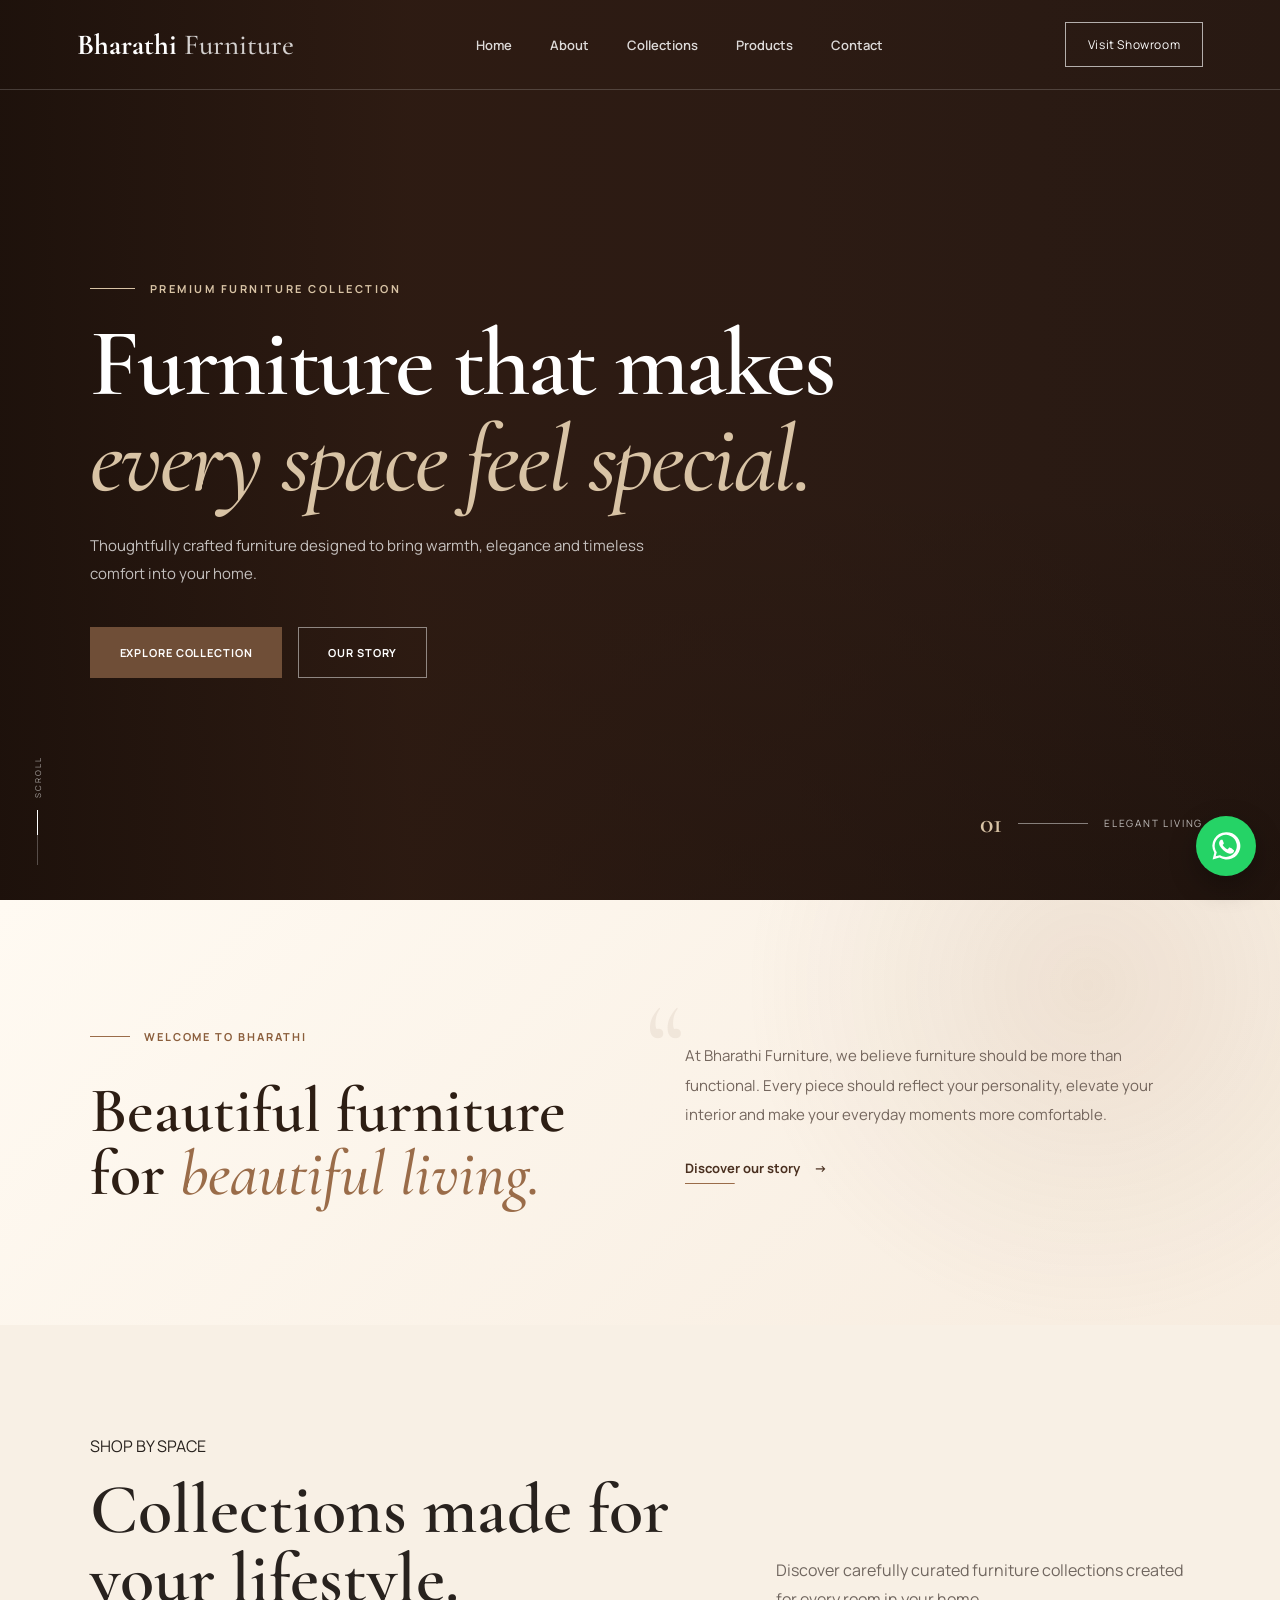
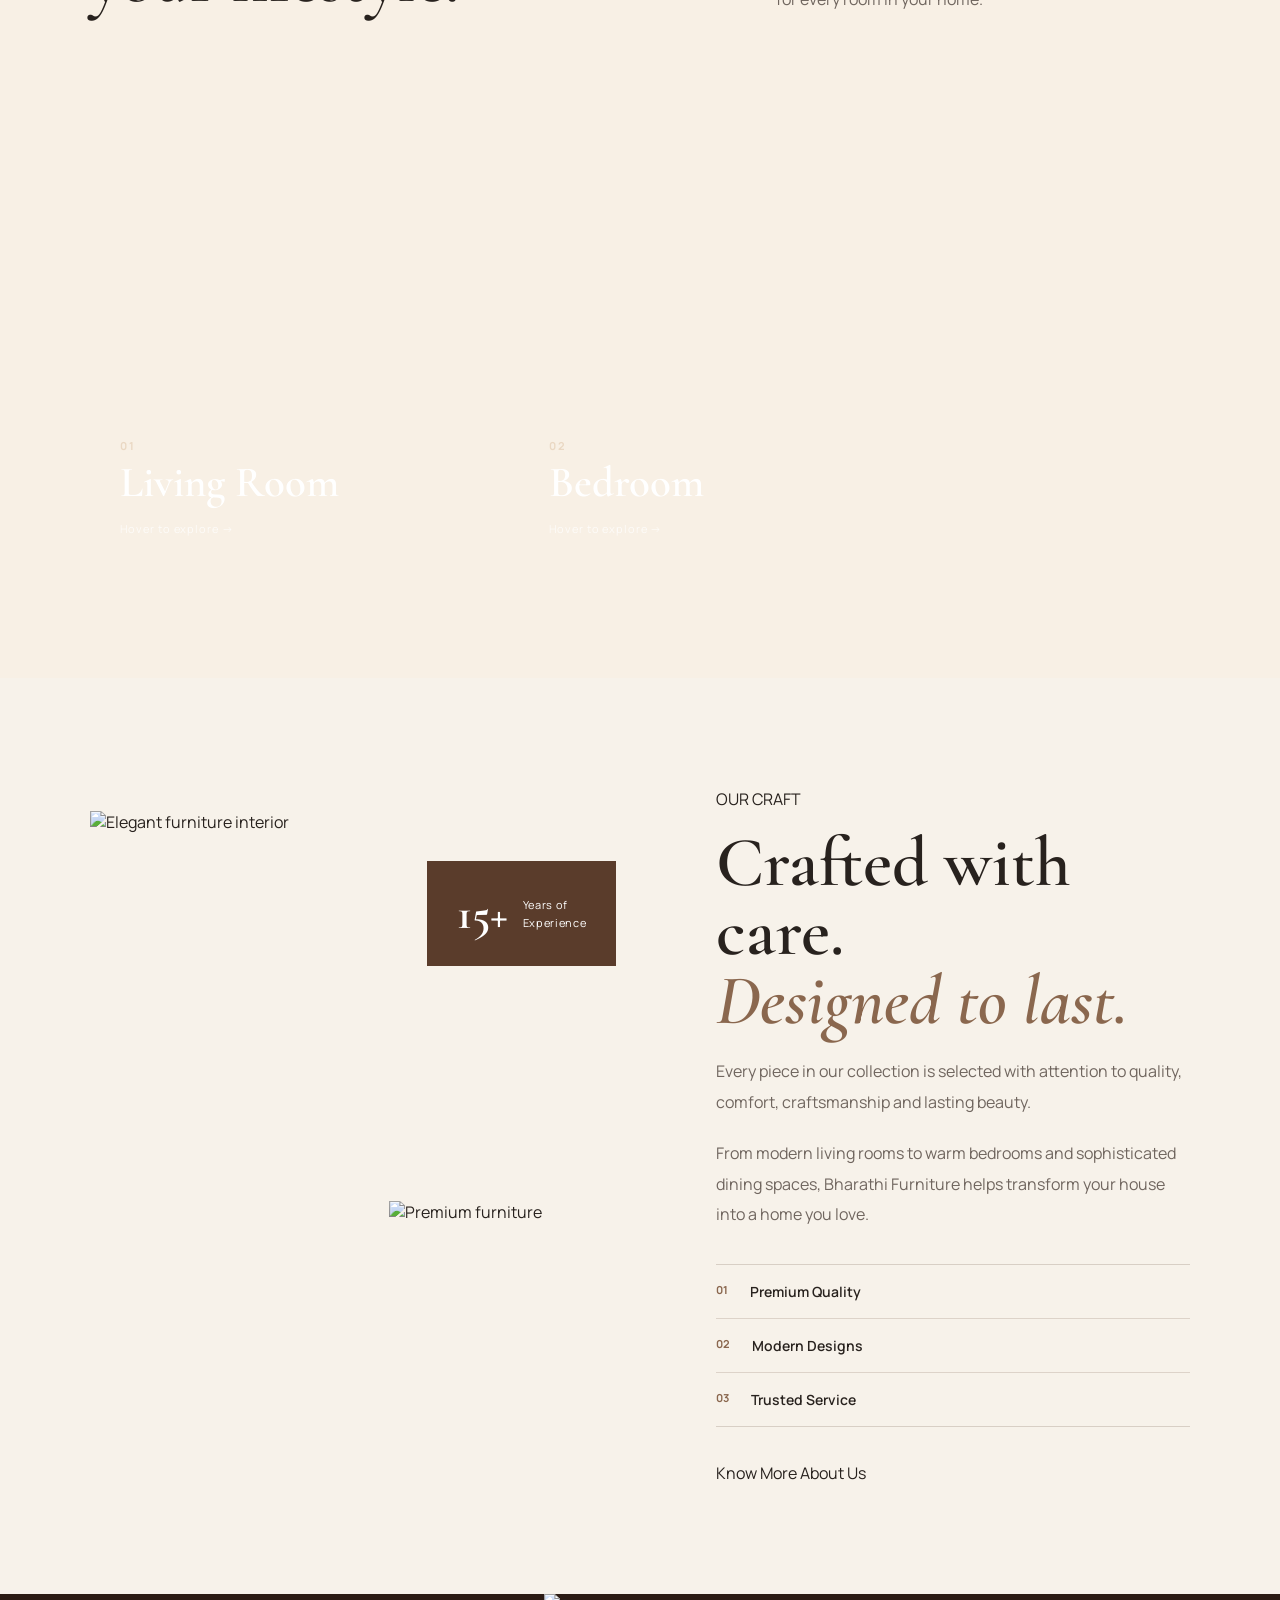
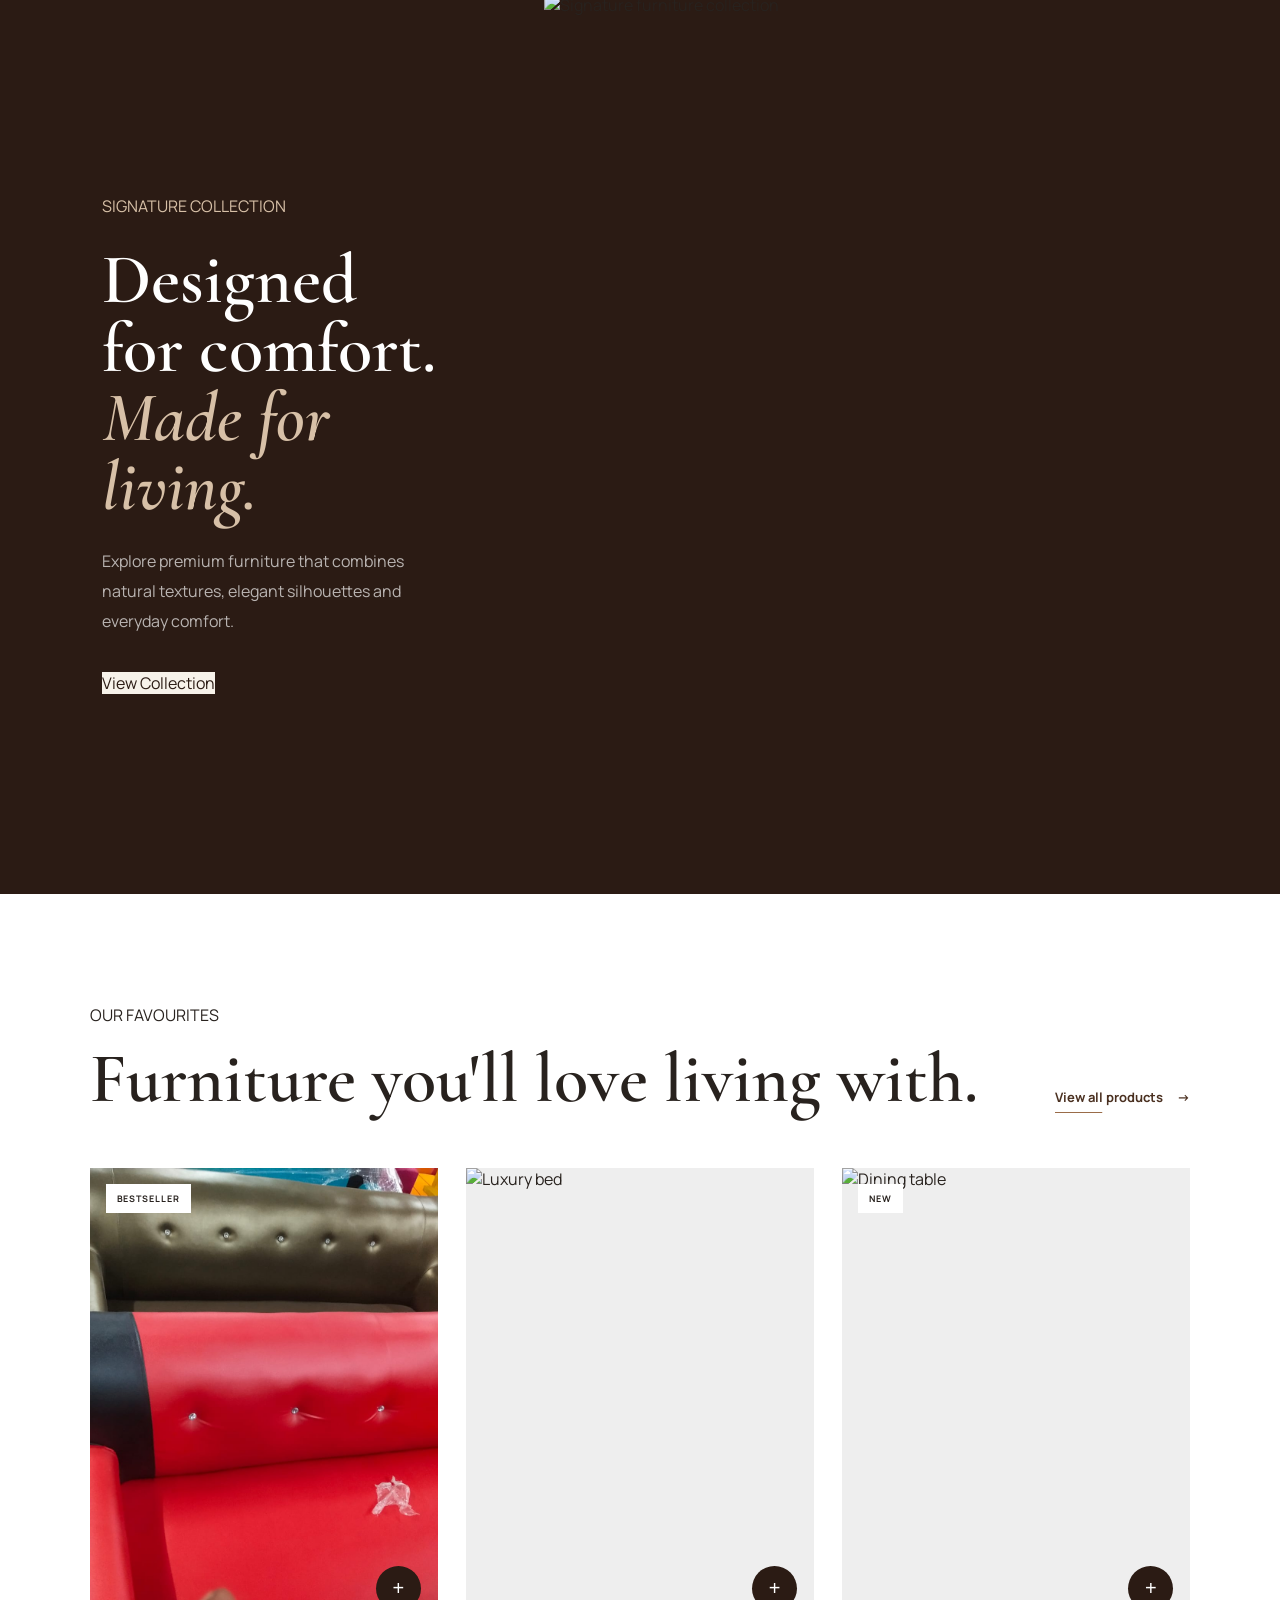
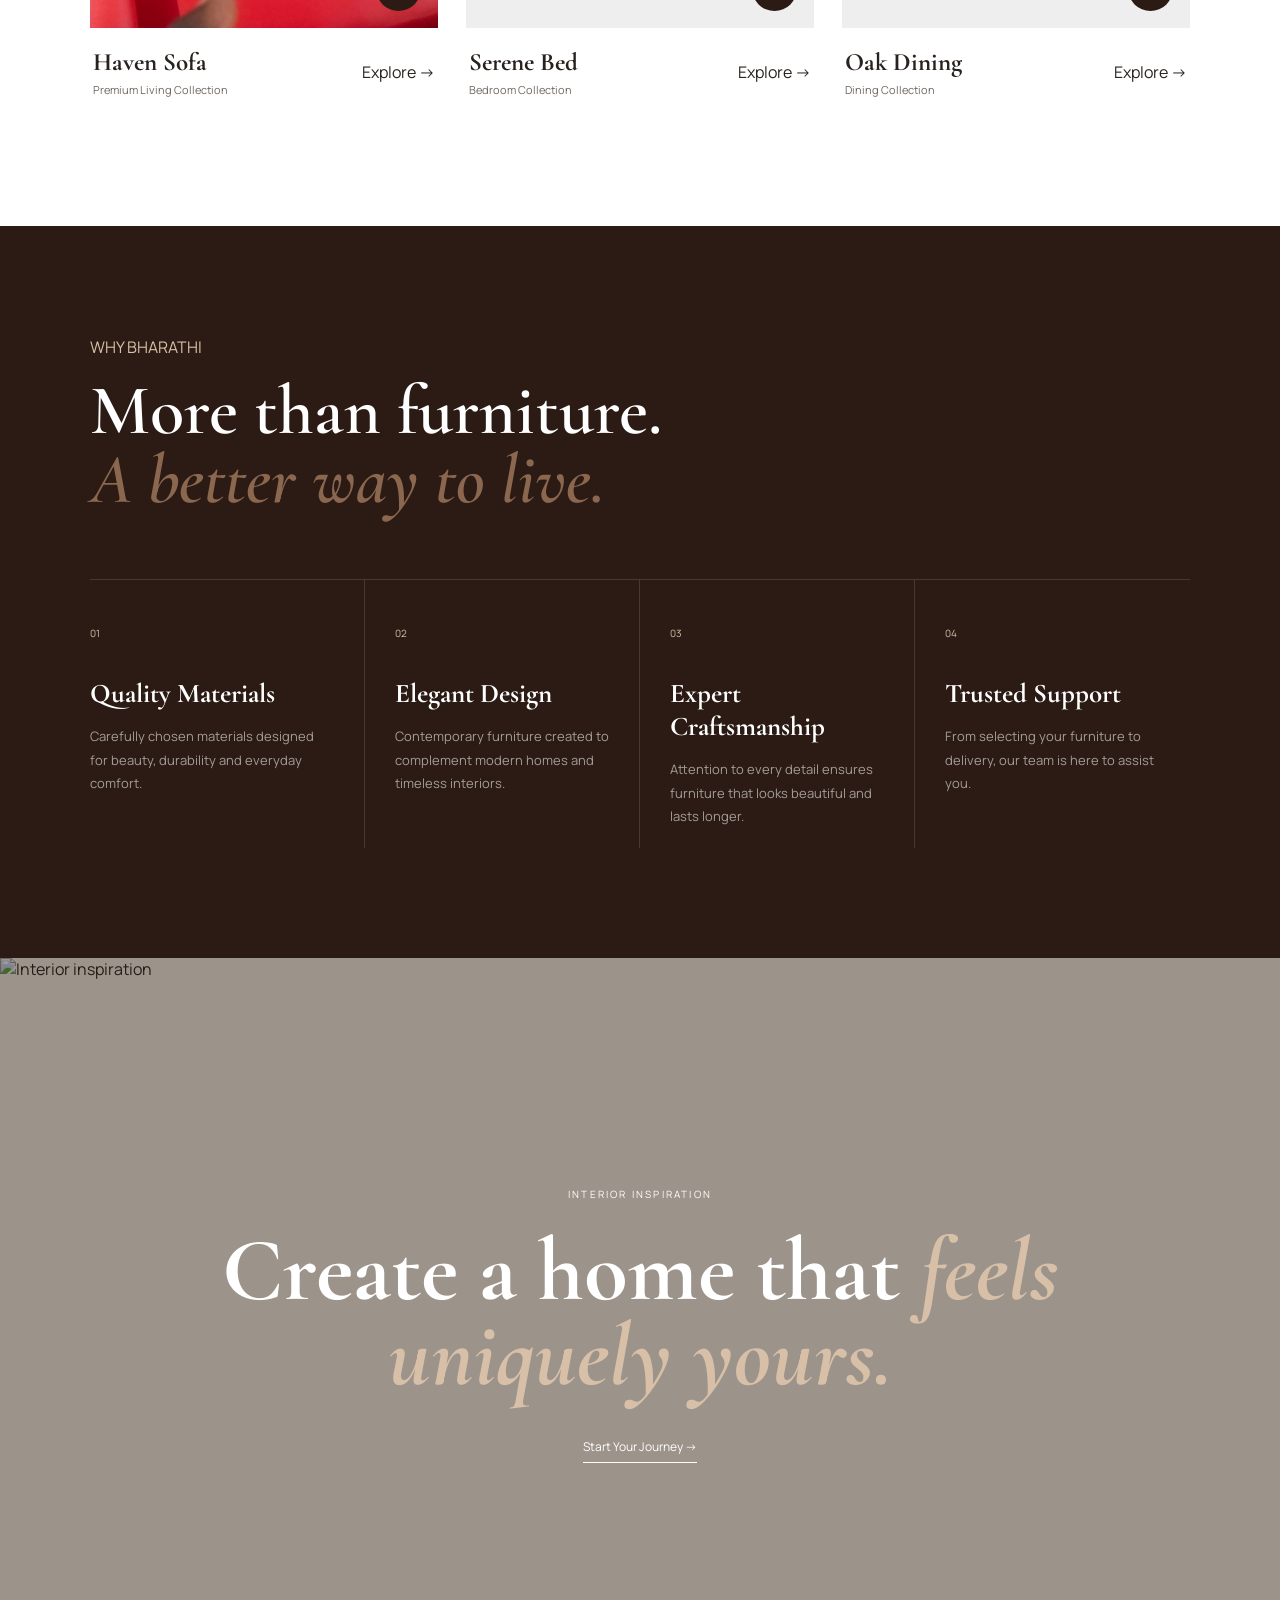
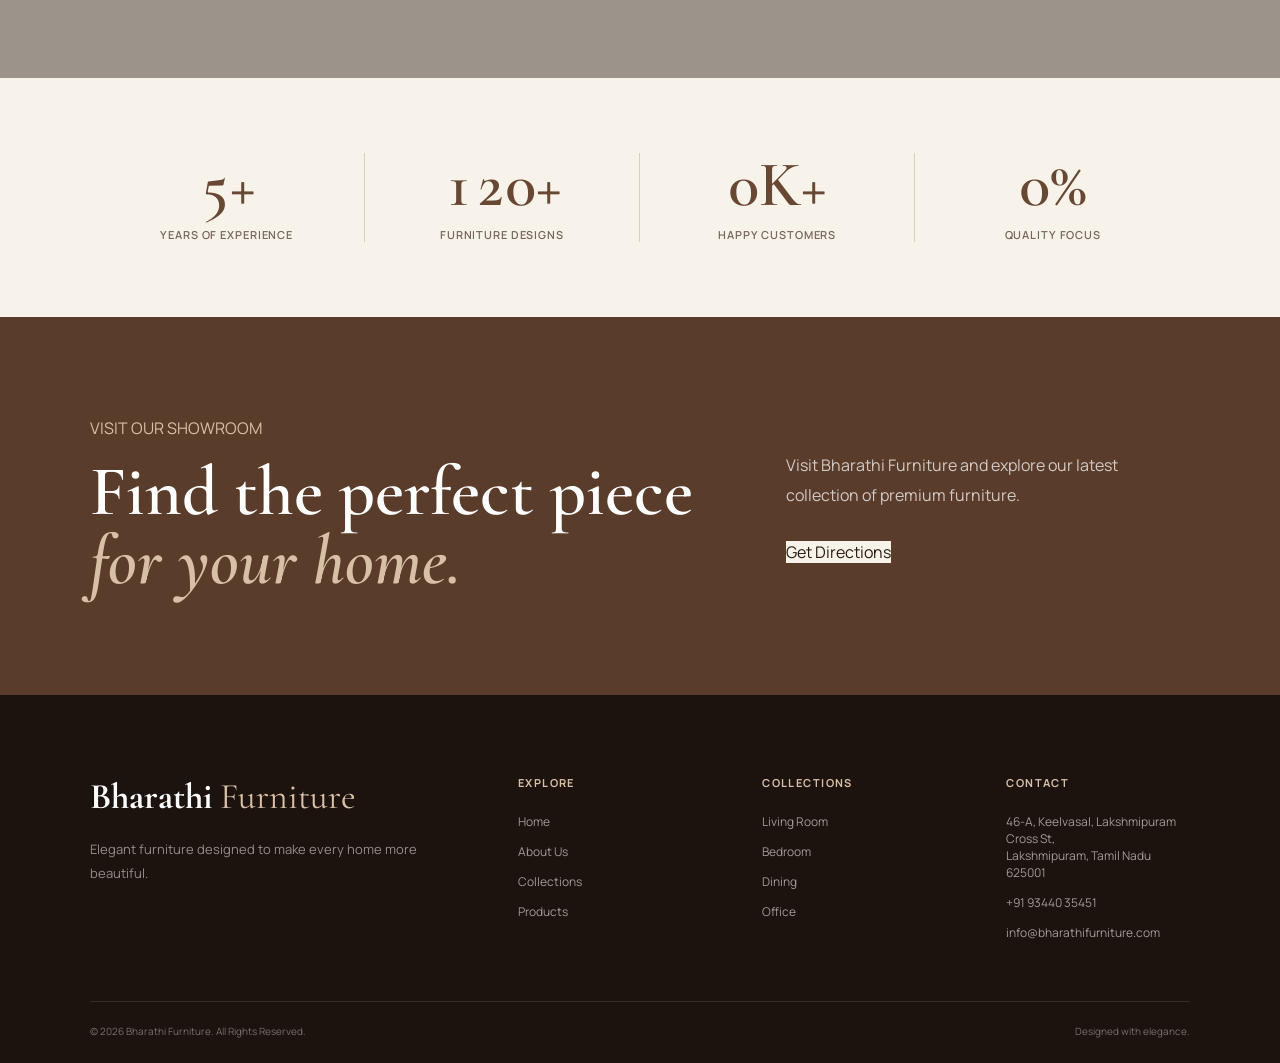
==== index.html @ e5cf0759 "address" ====
<!DOCTYPE html>
<html lang="en">
<head>
  <meta charset="UTF-8" />
  <meta name="viewport" content="width=device-width, initial-scale=1.0" />
  <title>Bharathi Furniture</title>

  <link rel="preconnect" href="https://fonts.googleapis.com">
  <link rel="preconnect" href="https://fonts.gstatic.com" crossorigin>

  <link
    href="https://fonts.googleapis.com/css2?family=Cormorant+Garamond:wght@500;600;700&family=Manrope:wght@400;500;600;700&display=swap"
    rel="stylesheet"
  >

  <link rel="stylesheet" href="style.css" />
</head>

<body>

  <!-- HEADER -->
 <header class="header">

  <a href="index.html" class="logo">
    Bharathi <span>Furniture</span>
  </a>

  <nav class="nav" id="mobileNav">

    <a href="index.html" class="active">
      Home
    </a>

    <a href="about.html">
      About
    </a>

    <a href="collection.html">
      Collections
    </a>

    <a href="products.html">
      Products
    </a>

    <a href="contact.html">
      Contact
    </a>

  </nav>


  <a href="contact.html" class="header-btn">
    Visit Showroom
  </a>


  <!-- MOBILE HAMBURGER -->
  <button
    class="menu-toggle"
    id="menuToggle"
    aria-label="Open menu"
    aria-expanded="false"
  >

    <span></span>
    <span></span>
    <span></span>

  </button>

</header>


  <!-- HERO -->
 <section class="hero" id="home">

  <!-- Background Video -->
  <video class="hero-video" autoplay muted loop playsinline>
    <source src="image/hero.mp4" type="video/mp4">
  </video>

  <div class="hero-overlay"></div>

  <div class="hero-content">

    <span class="eyebrow">
      PREMIUM FURNITURE COLLECTION
    </span>

    <h1>
      Furniture that makes
      <em>every space feel special.</em>
    </h1>

    <p>
      Thoughtfully crafted furniture designed to bring warmth,
      elegance and timeless comfort into your home.
    </p>

    <div class="hero-buttons">

      <a href="#collections" class="btn-primary">
        Explore Collection
      </a>

      <a href="#about" class="btn-outline">
        Our Story
      </a>

    </div>

  </div>

  <div class="hero-label">
    <span>01</span>
    <div></div>
    <p>Elegant Living</p>
  </div>

  <!-- Scroll indicator -->
  <a href="#collections" class="hero-scroll">
    <span>SCROLL</span>
    <div class="scroll-line"></div>
  </a>

</section>


  <!-- INTRO -->
  <section class="intro section">
    <div class="intro-left">
      <span class="section-label">WELCOME TO BHARATHI</span>

      <h2>
        Beautiful furniture for
        <span>beautiful living.</span>
      </h2>
    </div>

    <div class="intro-right">
      <p>
        At Bharathi Furniture, we believe furniture should be more
        than functional. Every piece should reflect your personality,
        elevate your interior and make your everyday moments more comfortable.
      </p>

      <a href="#about" class="text-link">
        Discover our story
        <span>→</span>
      </a>
    </div>
  </section>


  <!-- CATEGORIES -->
 <section class="categories section" id="collections">

  <div class="section-heading">

    <div>
      <span class="section-label">SHOP BY SPACE</span>
      <h2>Collections made for your lifestyle.</h2>
    </div>

    <p>
      Discover carefully curated furniture collections created
      for every room in your home.
    </p>

  </div>


  <div class="category-grid">

    <!-- =========================
         LIVING ROOM
    ========================== -->

    <article class="category-flip-card category-large">

      <div class="category-flip-inner">

        <!-- FRONT -->
        <div class="category-flip-front">

          <img
            src="./image/sofa1.jpeg"
            alt="Living room furniture"
          />

          <div class="category-front-overlay"></div>

          <div class="category-front-content">
            <span>01</span>
            <h3>Living Room</h3>

            <small>
              Hover to explore →
            </small>
          </div>

        </div>


        <!-- BACK -->
        <div class="category-flip-back">

          <span class="category-back-number">
            01
          </span>

          <div>

            <span class="category-back-label">
              LIVING COLLECTION
            </span>

            <h3>
              Living Room
            </h3>

            <p>
              Create a welcoming living space with premium sofas,
              recliners, center tables, TV units and elegant
              accent furniture.
            </p>

            <div class="category-back-items">
              <span>Sofas</span>
              <span>Recliners</span>
              <span>TV Units</span>
              <span>Center Tables</span>
            </div>

          </div>

          <a href="collection.html">
            Explore Collection
            <span>→</span>
          </a>

        </div>

      </div>

    </article>



    <!-- =========================
         BEDROOM
    ========================== -->

    <article class="category-flip-card">

      <div class="category-flip-inner">

        <!-- FRONT -->
        <div class="category-flip-front">

          <img
            src="https://images.unsplash.com/photo-1616486338812-3dadae4b4ace?auto=format&fit=crop&w=1000&q=85"
            alt="Bedroom furniture"
          />

          <div class="category-front-overlay"></div>

          <div class="category-front-content">

            <span>02</span>

            <h3>
              Bedroom
            </h3>

            <small>
              Hover to explore →
            </small>

          </div>

        </div>


        <!-- BACK -->
        <div class="category-flip-back">

          <span class="category-back-number">
            02
          </span>

          <div>

            <span class="category-back-label">
              BEDROOM COLLECTION
            </span>

            <h3>
              Bedroom
            </h3>

            <p>
              Build a calm and comfortable bedroom with beautifully
              designed beds, wardrobes, side tables and practical
              storage solutions.
            </p>

            <div class="category-back-items">
              <span>Beds</span>
              <span>Wardrobes</span>
              <span>Side Tables</span>
              <span>Dressers</span>
            </div>

          </div>

          <a href="collection.html">
            Explore Collection
            <span>→</span>
          </a>

        </div>

      </div>

    </article>



    <!-- =========================
         DINING
    ========================== -->

    <article class="category-flip-card">

      <div class="category-flip-inner">

        <!-- FRONT -->
        <div class="category-flip-front">

          <img
            src="https://images.unsplash.com/photo-1617806118233-18e1de247200?auto=format&fit=crop&w=1000&q=85"
            alt="Dining furniture"
          />

          <div class="category-front-overlay"></div>

          <div class="category-front-content">

            <span>03</span>

            <h3>
              Dining
            </h3>

            <small>
              Hover to explore →
            </small>

          </div>

        </div>


        <!-- BACK -->
        <div class="category-flip-back">

          <span class="category-back-number">
            03
          </span>

          <div>

            <span class="category-back-label">
              DINING COLLECTION
            </span>

            <h3>
              Dining
            </h3>

            <p>
              Make every meal more memorable with dining tables,
              comfortable chairs, benches and stylish dining
              storage furniture.
            </p>

            <div class="category-back-items">
              <span>Dining Tables</span>
              <span>Chairs</span>
              <span>Benches</span>
              <span>Storage</span>
            </div>

          </div>

          <a href="collection.html">
            Explore Collection
            <span>→</span>
          </a>

        </div>

      </div>

    </article>

  </div>

</section>


  <!-- ABOUT -->
  <section class="about section" id="about">

    <div class="about-image-wrap">
      <div class="about-image-main">
        <img
          src="https://images.unsplash.com/photo-1600210492486-724fe5c67fb0?auto=format&fit=crop&w=1200&q=85"
          alt="Elegant furniture interior"
        />
      </div>

      <div class="about-small-image">
        <img
          src="https://images.unsplash.com/photo-1618221195710-dd6b41faaea6?auto=format&fit=crop&w=800&q=85"
          alt="Premium furniture"
        />
      </div>

      <div class="experience-box">
        <strong>15+</strong>
        <span>Years of<br>Experience</span>
      </div>
    </div>


    <div class="about-content">
      <span class="section-label">OUR CRAFT</span>

      <h2>
        Crafted with care.
        <span>Designed to last.</span>
      </h2>

      <p>
        Every piece in our collection is selected with attention
        to quality, comfort, craftsmanship and lasting beauty.
      </p>

      <p>
        From modern living rooms to warm bedrooms and sophisticated
        dining spaces, Bharathi Furniture helps transform your house
        into a home you love.
      </p>

      <div class="about-points">

        <div>
          <strong>01</strong>
          <span>Premium Quality</span>
        </div>

        <div>
          <strong>02</strong>
          <span>Modern Designs</span>
        </div>

        <div>
          <strong>03</strong>
          <span>Trusted Service</span>
        </div>

      </div>

      <a href="#contact" class="btn-primary">Know More About Us</a>
    </div>

  </section>


  <!-- SIGNATURE COLLECTION -->
  <section class="signature">
    <div class="signature-content">

      <span class="section-label light">SIGNATURE COLLECTION</span>

      <h2>
        Designed for comfort.
        <span>Made for living.</span>
      </h2>

      <p>
        Explore premium furniture that combines natural textures,
        elegant silhouettes and everyday comfort.
      </p>

      <a href="#products" class="btn-cream">View Collection</a>

    </div>

    <div class="signature-image">
      <img
        src="https://images.unsplash.com/photo-1618220179428-22790b461013?auto=format&fit=crop&w=1400&q=85"
        alt="Signature furniture collection"
      />
    </div>
  </section>


  <!-- PRODUCTS -->
  <section class="products section" id="products">

    <div class="section-heading">
      <div>
        <span class="section-label">OUR FAVOURITES</span>
        <h2>Furniture you'll love living with.</h2>
      </div>

      <a href="#" class="text-link">
        View all products <span>→</span>
      </a>
    </div>

<div class="product-grid">

  <!-- SOFA -->
  <article class="product-card">
    <div class="product-image">

      <span class="product-tag">BESTSELLER</span>

      <img
        src="./image/sofa2.jpeg"
        alt="Luxury Sofa"
      />

      <button
        type="button"
        onclick="window.location.href='products.html?category=sofa'"
      >
        +
      </button>

    </div>

    <div class="product-info">

      <div>
        <h3>Haven Sofa</h3>
        <p>Premium Living Collection</p>
      </div>

      <a href="products.html?category=sofa">
        Explore →
      </a>

    </div>
  </article>


  <!-- BEDROOM -->
  <article class="product-card">

    <div class="product-image">

      <img
        src="https://images.unsplash.com/photo-1505693416388-ac5ce068fe85?auto=format&fit=crop&w=900&q=85"
        alt="Luxury bed"
      />

      <button
        type="button"
        onclick="window.location.href='products.html?category=bedroom'"
      >
        +
      </button>

    </div>

    <div class="product-info">

      <div>
        <h3>Serene Bed</h3>
        <p>Bedroom Collection</p>
      </div>

      <a href="products.html?category=bedroom">
        Explore →
      </a>

    </div>
  </article>


  <!-- DINING -->
  <article class="product-card">

    <div class="product-image">

      <span class="product-tag">NEW</span>

      <img
        src="https://images.unsplash.com/photo-1604578762246-41134e37f9cc?auto=format&fit=crop&w=900&q=85"
        alt="Dining table"
      />

      <button
        type="button"
        onclick="window.location.href='products.html?category=dining'"
      >
        +
      </button>

    </div>

    <div class="product-info">

      <div>
        <h3>Oak Dining</h3>
        <p>Dining Collection</p>
      </div>

      <a href="products.html?category=dining">
        Explore →
      </a>

    </div>

  </article>

</div>
  </section>


  <!-- WHY US -->
  <section class="why-us">

    <div class="why-heading">
      <span class="section-label light">WHY BHARATHI</span>

      <h2>
        More than furniture.
        <span>A better way to live.</span>
      </h2>
    </div>


    <div class="why-grid">

      <div class="why-card">
        <span>01</span>
        <h3>Quality Materials</h3>
        <p>
          Carefully chosen materials designed for beauty,
          durability and everyday comfort.
        </p>
      </div>

      <div class="why-card">
        <span>02</span>
        <h3>Elegant Design</h3>
        <p>
          Contemporary furniture created to complement
          modern homes and timeless interiors.
        </p>
      </div>

      <div class="why-card">
        <span>03</span>
        <h3>Expert Craftsmanship</h3>
        <p>
          Attention to every detail ensures furniture
          that looks beautiful and lasts longer.
        </p>
      </div>

      <div class="why-card">
        <span>04</span>
        <h3>Trusted Support</h3>
        <p>
          From selecting your furniture to delivery,
          our team is here to assist you.
        </p>
      </div>

    </div>
  </section>


  <!-- INSPIRATION -->
  <section class="inspiration">

    <img
      src="https://images.unsplash.com/photo-1600566753190-17f0baa2a6c3?auto=format&fit=crop&w=1800&q=90"
      alt="Interior inspiration"
    />

    <div class="inspiration-overlay"></div>

    <div class="inspiration-content">
      <span>INTERIOR INSPIRATION</span>

      <h2>
        Create a home that
        <em>feels uniquely yours.</em>
      </h2>

      <a href="#contact">Start Your Journey →</a>
    </div>

  </section>


  <!-- STATS -->
<section class="stats">

  <div class="stat">
    <strong class="counter" data-target="15" data-suffix="+">0</strong>
    <span>Years of Experience</span>
  </div>

  <div class="stat">
    <strong class="counter" data-target="500" data-suffix="+">0</strong>
    <span>Furniture Designs</span>
  </div>

  <div class="stat">
    <strong class="counter" data-target="5" data-suffix="K+">0</strong>
    <span>Happy Customers</span>
  </div>

  <div class="stat">
    <strong class="counter" data-target="100" data-suffix="%">0</strong>
    <span>Quality Focus</span>
  </div>

</section>


  <!-- CTA -->
  <section class="contact-cta" id="contact">

    <div>
      <span class="section-label light">VISIT OUR SHOWROOM</span>

      <h2>
        Find the perfect piece
        <span>for your home.</span>
      </h2>
    </div>

    <div class="contact-cta-right">
      <p>
        Visit Bharathi Furniture and explore our latest
        collection of premium furniture.
      </p>

      <a href="#" class="btn-cream">Get Directions</a>
    </div>

  </section>


  <!-- FOOTER -->
  <footer class="footer">

    <div class="footer-top">

      <div class="footer-brand">
        <h2>Bharathi <span>Furniture</span></h2>

        <p>
          Elegant furniture designed to make
          every home more beautiful.
        </p>
      </div>


      <div class="footer-column">
        <h3>Explore</h3>
        <a href="#">Home</a>
        <a href="#">About Us</a>
        <a href="#">Collections</a>
        <a href="#">Products</a>
      </div>


      <div class="footer-column">
        <h3>Collections</h3>
        <a href="#">Living Room</a>
        <a href="#">Bedroom</a>
        <a href="#">Dining</a>
        <a href="#">Office</a>
      </div>

<div class="footer-column">
  <h3>Contact</h3>

  <p>
    46-A, Keelvasal, Lakshmipuram Cross St,<br />
    Lakshmipuram, Tamil Nadu 625001
  </p>

  <p>
    <a href="tel:+919344035451">
      +91 93440 35451
    </a>
  </p>

  <p>info@bharathifurniture.com</p>
</div>
    </div>


    <div class="footer-bottom">
      <p>© 2026 Bharathi Furniture. All Rights Reserved.</p>
      <p>Designed with elegance.</p>
    </div>

  </footer>
  <script>

const statsSection = document.querySelector(".stats");
const counters = document.querySelectorAll(".counter");

let counterStarted = false;


function startCounters() {

  counters.forEach((counter) => {

    const target =
      Number(counter.dataset.target);

    const suffix =
      counter.dataset.suffix || "";

    const duration = 1800;

    const startTime =
      performance.now();


    function updateCounter(currentTime) {

      const elapsed =
        currentTime - startTime;

      const progress =
        Math.min(elapsed / duration, 1);


      /* SMOOTH COUNTING EFFECT */

      const easeOut =
        1 - Math.pow(1 - progress, 3);


      const currentValue =
        Math.floor(target * easeOut);


      counter.textContent =
        currentValue + suffix;


      if (progress < 1) {

        requestAnimationFrame(
          updateCounter
        );

      } else {

        counter.textContent =
          target + suffix;

      }

    }


    requestAnimationFrame(
      updateCounter
    );

  });

}


const statsObserver =
  new IntersectionObserver(

    (entries) => {

      entries.forEach((entry) => {

        if (
          entry.isIntersecting &&
          !counterStarted
        ) {

          counterStarted = true;

          startCounters();

          statsObserver.unobserve(
            statsSection
          );

        }

      });

    },

    {
      threshold: 0.35
    }

  );


if (statsSection) {

  statsObserver.observe(
    statsSection
  );

}

</script>
<script>

document.addEventListener("DOMContentLoaded", function () {

  const statsSection = document.querySelector(".stats");

  const counters = document.querySelectorAll(".counter");

  if (!statsSection || counters.length === 0) {
    console.log("Stats section or counters not found");
    return;
  }


  let started = false;


  function runCounter(counter) {

    const target =
      parseInt(counter.getAttribute("data-target"));

    const suffix =
      counter.getAttribute("data-suffix") || "";

    const duration = 2000;

    let startTime = null;


    function animate(currentTime) {

      if (!startTime) {
        startTime = currentTime;
      }


      const progress =
        Math.min(
          (currentTime - startTime) / duration,
          1
        );


      const value =
        Math.floor(
          progress * target
        );


      counter.textContent =
        value + suffix;


      if (progress < 1) {

        requestAnimationFrame(
          animate
        );

      } else {

        counter.textContent =
          target + suffix;

      }

    }


    requestAnimationFrame(
      animate
    );

  }


  const observer =
    new IntersectionObserver(

      function (entries) {

        entries.forEach(function (entry) {

          if (
            entry.isIntersecting &&
            started === false
          ) {

            started = true;


            counters.forEach(function (
              counter,
              index
            ) {

              setTimeout(function () {

                runCounter(counter);

              }, index * 180);

            });


            observer.unobserve(
              statsSection
            );

          }

        });

      },

      {
        threshold: 0.2
      }

    );


  observer.observe(
    statsSection
  );

});

</script>
<script>

const categoryFlipCards =
  document.querySelectorAll(
    ".category-flip-card"
  );


categoryFlipCards.forEach(
  function (card) {

    card.addEventListener(
      "click",
      function (event) {

        if (
          window.innerWidth <= 700
        ) {

          if (
            event.target.closest("a")
          ) {
            return;
          }

          card.classList.toggle(
            "is-flipped"
          );

        }

      }
    );

  }
);


const menuToggle =
  document.getElementById(
    "menuToggle"
  );

const mobileNav =
  document.getElementById(
    "mobileNav"
  );


menuToggle.addEventListener(
  "click",
  function () {

    menuToggle.classList.toggle(
      "active"
    );

    mobileNav.classList.toggle(
      "open"
    );


    const isOpen =
      mobileNav.classList.contains(
        "open"
      );


    menuToggle.setAttribute(
      "aria-expanded",
      isOpen
    );


    document.body.style.overflow =
      isOpen
        ? "hidden"
        : "";

  }
);


/* CLOSE MENU AFTER LINK CLICK */

mobileNav
  .querySelectorAll("a")
  .forEach(function (link) {

    link.addEventListener(
      "click",
      function () {

        menuToggle.classList.remove(
          "active"
        );

        mobileNav.classList.remove(
          "open"
        );

        document.body.style.overflow =
          "";

      }
    );

  });


function addWhatsAppButton() {
  const whatsappButton = document.createElement("a");

  whatsappButton.href =
    "https://wa.me/919344035451?text=Hello%20Bharathi%20Furniture%2C%20I%20would%20like%20to%20know%20more%20about%20your%20furniture.";

  whatsappButton.className = "floating-whatsapp";
  whatsappButton.target = "_blank";
  whatsappButton.rel = "noopener noreferrer";
  whatsappButton.setAttribute("aria-label", "Chat with Bharathi Furniture on WhatsApp");

  whatsappButton.innerHTML = `
    <svg viewBox="0 0 32 32" aria-hidden="true">
      <path fill="currentColor" d="M16 3a12.8 12.8 0 0 0-11 19.3L3.4 28.6l6.5-1.7A12.9 12.9 0 1 0 16 3Zm0 23.3c-2 0-3.9-.5-5.5-1.5l-.4-.2-3.8 1 1-3.7-.3-.4a10.4 10.4 0 1 1 9 4.8Zm5.7-7.8c-.3-.2-1.9-.9-2.2-1-.3-.1-.5-.2-.7.2-.2.3-.8 1-.9 1.2-.2.2-.3.2-.7.1-1.8-.9-3-1.6-4.2-3.6-.3-.6.3-.5.9-1.7.1-.2.1-.4 0-.6l-1-2.5c-.2-.6-.5-.5-.7-.5h-.6c-.2 0-.6.1-.9.4-.3.3-1.2 1.2-1.2 2.9s1.2 3.3 1.4 3.6c.2.2 2.5 3.8 6 5.3 2.2.9 3.1 1 4.2.8 1.3-.2 1.9-.8 2.2-1.6.3-.8.3-1.4.2-1.6-.2-.2-.5-.3-.8-.4Z"/>
    </svg>
  `;

  document.body.appendChild(whatsappButton);
}

if (document.readyState === "loading") {
  document.addEventListener("DOMContentLoaded", addWhatsAppButton);
} else {
  addWhatsAppButton();
}

</script>

</body>
</html>
---- style.css ----
/* =========================================================
   BHARATHI FURNITURE - CLEAN MASTER STYLESHEET
   Brown + Cream Theme
   Consolidated from the supplied stylesheet.
   Duplicate selectors and repeated media blocks were merged.
========================================================= */
:root {
  --brown-dark: #2b1b14;
  --brown: #5a3c2b;
  --brown-light: #8a674e;
  --beige: #d7c0a7;
  --cream: #f7f2ea;
  --cream-dark: #eee5da;
  --white: #ffffff;
  --text: #28221e;
  --muted: #70665f;
}

* {
  margin: 0;
  padding: 0;
  box-sizing: border-box;
}

html {
  scroll-behavior: smooth;
}

body {
  font-family: "Manrope", sans-serif;
  color: var(--text);
  background: var(--cream);
  overflow-x: hidden;
}

a {
  text-decoration: none;
  color: inherit;
}

img {
  width: 100%;
  height: 100%;
  object-fit: cover;
  display: block;
}

button, a {
  -webkit-tap-highlight-color: transparent;
}

.header {
  width: 100%;
  height: 90px;
  padding: 0 6%;
  position: absolute;
  top: 0;
  left: 0;
  z-index: 20;
  display: flex;
  align-items: center;
  justify-content: space-between;
  border-bottom: 1px solid rgba(255, 255, 255, 0.18);
}

.logo {
  color: var(--white);
  font-family: "Cormorant Garamond", serif;
  font-size: 29px;
  font-weight: 700;
}

.logo span {
  font-weight: 500;
  opacity: 0.8;
}

.nav {
  display: flex;
  align-items: center;
  gap: 38px;
}

.nav a {
  color: rgba(255, 255, 255, 0.84);
  font-size: 13px;
  font-weight: 600;
  transition: 0.3s;
}

.nav a:hover {
  color: var(--white);
}

.header-btn {
  padding: 13px 22px;
  border: 1px solid rgba(255, 255, 255, 0.65);
  color: white;
  font-size: 12px;
  letter-spacing: 0.05em;
  transition: 0.3s;
}

.header-btn:hover {
  background: white;
  color: var(--brown-dark);
}

.hero {
  position: relative;
  width: 100%;
  min-height: 100vh;
  display: flex;
  align-items: center;
  padding: 130px 7% 80px;
  overflow: hidden;
  background: #2b1b14;
}

.hero-video {
  position: absolute;
  top: 50%;
  left: 50%;
  width: 100%;
  height: 100%;
  transform: translate(-50%, -50%);
  object-fit: cover;
  z-index: 0;
}

.hero-overlay {
  position: absolute;
  inset: 0;
  z-index: 1;
  background: linear-gradient(
      90deg,

      rgba(29, 17, 11, 0.94) 0%,

      rgba(46, 27, 18, 0.82) 32%,

      rgba(45, 27, 19, 0.5) 62%,

      rgba(26, 16, 11, 0.18) 100%
    ),

    linear-gradient(
      0deg,
      rgba(24, 14, 9, 0.55),
      transparent 45%
    );
}

.hero-content {
  position: relative;
  z-index: 3;
  max-width: 850px;
  color: #ffffff;
  animation: heroContent 1.2s ease forwards;
}

.hero .eyebrow {
  display: inline-flex;
  align-items: center;
  gap: 15px;
  color: #d8c3a5;
  font-size: 11px;
  font-weight: 700;
  letter-spacing: 0.23em;
  text-transform: uppercase;
  margin-bottom: 25px;
}

.hero .eyebrow::before {
  content: "";
  width: 45px;
  height: 1px;
  background: #d8c3a5;
}

.hero h1 {
  max-width: 900px;
  margin: 0;
  font-family: "Cormorant Garamond", serif;
  font-size: clamp(58px, 7.5vw, 108px);
  font-weight: 600;
  line-height: 0.89;
  letter-spacing: -0.025em;
}

.hero h1 em {
  display: block;
  margin-top: 10px;
  color: #d8c3a5;
  font-weight: 500;
  font-style: italic;
}

.hero-content > p {
  max-width: 570px;
  margin-top: 30px;
  color: rgba(255, 255, 255, 0.73);
  font-size: 15px;
  line-height: 1.9;
}

.hero-buttons {
  display: flex;
  align-items: center;
  gap: 16px;
  margin-top: 38px;
}

.hero .btn-primary {
  position: relative;
  overflow: hidden;
  padding: 17px 29px;
  background: #6f4e37;
  color: #ffffff;
  border: 1px solid #6f4e37;
  font-size: 11px;
  font-weight: 700;
  letter-spacing: 0.08em;
  text-transform: uppercase;
  transition: transform 0.35s ease,
    background 0.35s ease;
}

.hero .btn-primary:hover {
  background: #ffffff;
  color: #3b2418;
  border-color: #ffffff;
  transform: translateY(-4px);
}

.hero .btn-outline {
  padding: 17px 29px;
  border: 1px solid rgba(255, 255, 255, 0.48);
  color: #ffffff;
  font-size: 11px;
  font-weight: 700;
  letter-spacing: 0.08em;
  text-transform: uppercase;
  transition: 0.35s ease;
}

.hero .btn-outline:hover {
  background: rgba(255, 255, 255, 0.94);
  border-color: #ffffff;
  color: #3b2418;
  transform: translateY(-4px);
}

.hero-label {
  position: absolute;
  right: 6%;
  bottom: 60px;
  z-index: 3;
  display: flex;
  align-items: center;
  gap: 16px;
  color: #ffffff;
}

.hero-label span {
  font-family: "Cormorant Garamond", serif;
  color: #d8c3a5;
  font-size: 28px;
  font-weight: 600;
}

.hero-label > div {
  width: 70px;
  height: 1px;
  background: rgba(255, 255, 255, 0.45);
}

.hero-label p {
  font-size: 10px;
  letter-spacing: 0.18em;
  text-transform: uppercase;
  color: rgba(255, 255, 255, 0.72);
}

.hero-scroll {
  position: absolute;
  z-index: 3;
  left: 2.5%;
  bottom: 35px;
  display: flex;
  flex-direction: column;
  align-items: center;
  gap: 12px;
  color: rgba(255, 255, 255, 0.6);
}

.hero-scroll span {
  writing-mode: vertical-rl;
  transform: rotate(180deg);
  font-size: 8px;
  letter-spacing: 0.25em;
}

.scroll-line {
  width: 1px;
  height: 55px;
  position: relative;
  overflow: hidden;
  background: rgba(255, 255, 255, 0.25);
}

.scroll-line::after {
  content: "";
  position: absolute;
  width: 1px;
  height: 25px;
  background: #ffffff;
  animation: scrollMove 1.8s infinite;
}

@keyframes heroContent {
  from {
    opacity: 0;
    transform: translateY(35px);
  }

  to {
    opacity: 1;
    transform: translateY(0);
  }
}

@keyframes scrollMove {
  0% {
    top: -30px;
  }

  100% {
    top: 60px;
  }
}

.section {
  padding: 110px 7%;
}

.section-heading {
  display: flex;
  justify-content: space-between;
  align-items: end;
  gap: 40px;
  margin-bottom: 55px;
}

.section-heading h2, .intro h2, .about h2, .signature h2, .why-heading h2, .contact-cta h2 {
  font-family: "Cormorant Garamond", serif;
  font-size: clamp(48px, 5.5vw, 76px);
  line-height: 0.98;
  font-weight: 600;
}

.section-heading p {
  max-width: 420px;
  color: var(--muted);
  line-height: 1.8;
}

.section-label {
  display: inline-block;
  margin-bottom: 18px;
}

.light {
  color: var(--beige);
}

.intro h2 span, .about h2 span, .signature h2 span, .why-heading h2 span, .contact-cta h2 span {
  display: block;
  color: var(--brown-light);
  font-style: italic;
}

.category-card {
  position: relative;
  height: 500px;
  overflow: hidden;
}

.category-large {
  height: 600px;
}

.category-card::after {
  content: "";
  position: absolute;
  inset: 0;
  background: linear-gradient(
      180deg,
      transparent 35%,
      rgba(32, 20, 14, 0.82)
    );
}

.category-card img {
  transition: transform 0.8s ease;
}

.category-card:hover img {
  transform: scale(1.07);
}

.category-content {
  position: absolute;
  z-index: 3;
  left: 30px;
  right: 30px;
  bottom: 30px;
  color: white;
}

.category-content > span {
  font-size: 11px;
  opacity: 0.65;
}

.category-content h3 {
  font-family: "Cormorant Garamond", serif;
  font-size: 38px;
  margin: 8px 0 15px;
}

.category-content a {
  font-size: 11px;
  text-transform: uppercase;
  letter-spacing: 0.11em;
}

.about {
  display: grid;
  grid-template-columns: 1fr 0.9fr;
  gap: 100px;
  align-items: center;
}

.about-image-wrap {
  position: relative;
  min-height: 650px;
}

.about-image-main {
  width: 78%;
  height: 580px;
}

.about-small-image {
  position: absolute;
  width: 45%;
  height: 270px;
  right: 0;
  bottom: 0;
  border: 10px solid var(--cream);
}

.experience-box {
  position: absolute;
  right: 0;
  top: 50px;
  background: var(--brown);
  color: white;
  padding: 25px 30px;
  display: flex;
  align-items: center;
  gap: 15px;
}

.experience-box strong {
  font-family: "Cormorant Garamond", serif;
  font-size: 45px;
}

.experience-box span {
  font-size: 11px;
  line-height: 1.6;
  letter-spacing: 0.06em;
}

.about-content p {
  color: var(--muted);
  line-height: 1.9;
  margin: 21px 0;
}

.about-points {
  border-top: 1px solid #d8cfc5;
  border-bottom: 1px solid #d8cfc5;
  margin: 35px 0;
}

.about-points div {
  padding: 17px 0;
  display: flex;
  gap: 22px;
  border-bottom: 1px solid #ddd3c9;
}

.about-points div:last-child {
  border: 0;
}

.about-points strong {
  font-size: 11px;
  color: var(--brown-light);
}

.about-points span {
  font-size: 14px;
  font-weight: 600;
}

.bharathi-experience {
  position: relative;
  display: grid;
  grid-template-columns: 0.92fr 1.08fr;
  min-height: 900px;
  background: #efe3d5;
  overflow: hidden;
}

.experience-editorial-image {
  position: relative;
  min-height: 900px;
  overflow: hidden;
  background: #342117;
}

.experience-editorial-image img {
  width: 100%;
  height: 100%;
  object-fit: cover;
  display: block;
  transition: transform 1.4s
    cubic-bezier(
      0.22,
      1,
      0.36,
      1
    );
}

.bharathi-experience:hover .experience-editorial-image img {
  transform: scale(1.035);
}

.experience-image-overlay {
  position: absolute;
  inset: 0;
  background: linear-gradient(
      180deg,
      rgba(42, 25, 16, 0.05) 25%,
      rgba(42, 25, 16, 0.78) 100%
    ),
    linear-gradient(
      90deg,
      rgba(42, 25, 16, 0.12),
      transparent 55%
    );
}

.experience-image-caption {
  position: absolute;
  left: 48px;
  right: 48px;
  bottom: 48px;
  z-index: 2;
  color: #ffffff;
}

.experience-image-caption span {
  display: inline-block;
  margin-bottom: 13px;
  color: #e5cdb4;
  font-size: 10px;
  font-weight: 700;
  letter-spacing: 0.22em;
}

.experience-image-caption strong {
  display: block;
  max-width: 430px;
  font-family: "Cormorant Garamond",
    serif;
  font-size: 42px;
  font-weight: 500;
  line-height: 1.05;
}

.experience-floating-seal {
  position: absolute;
  top: 55px;
  right: 35px;
  z-index: 3;
  width: 145px;
  height: 145px;
  display: flex;
  align-items: center;
  justify-content: center;
  gap: 9px;
  border: 7px solid
    rgba(239, 227, 213, 0.88);
  border-radius: 50%;
  background: #3b261c;
  color: #ffffff;
  box-shadow: 0 20px 45px
    rgba(43, 27, 20, 0.22);
  animation: experienceSealFloat
    4s
    ease-in-out
    infinite;
}

.experience-floating-seal strong {
  color: #d9b894;
  font-family: "Cormorant Garamond",
    serif;
  font-size: 42px;
  line-height: 1;
}

.experience-floating-seal span {
  color: rgba(
      255,
      255,
      255,
      0.78
    );
  font-size: 9px;
  font-weight: 700;
  line-height: 1.5;
  letter-spacing: 0.08em;
  text-transform: uppercase;
}

@keyframes experienceSealFloat {
  0%, 100% {
    transform: translateY(0);
  }

  50% {
    transform: translateY(-10px);
  }
}

.experience-editorial-content {
  position: relative;
  padding: 100px
    clamp(
      45px,
      7vw,
      115px
    );
  display: flex;
  flex-direction: column;
  justify-content: center;
  background: radial-gradient(
      circle at 100% 0%,
      rgba(127, 83, 52, 0.13),
      transparent 30%
    ),
    #f7efe5;
}

.experience-editorial-content::after {
  content: "HOME";
  position: absolute;
  right: -8px;
  bottom: -35px;
  color: rgba(
      75,
      47,
      29,
      0.035
    );
  font-family: "Cormorant Garamond",
    serif;
  font-size: clamp(
      110px,
      14vw,
      220px
    );
  font-weight: 700;
  line-height: 1;
  pointer-events: none;
}

.experience-heading {
  position: relative;
  z-index: 2;
  max-width: 720px;
  margin-bottom: 55px;
}

.experience-eyebrow {
  position: relative;
  display: inline-flex;
  align-items: center;
  gap: 14px;
  margin-bottom: 18px;
  color: #81583e;
  font-size: 10px;
  font-weight: 700;
  letter-spacing: 0.22em;
}

.experience-eyebrow::before {
  content: "";
  width: 40px;
  height: 1px;
  background: #81583e;
}

.experience-heading h2 {
  margin: 0;
  max-width: 700px;
  color: #302018;
  font-family: "Cormorant Garamond",
    serif;
  font-size: clamp(
      52px,
      5.6vw,
      80px
    );
  font-weight: 600;
  line-height: 0.95;
}

.experience-heading h2 em {
  display: block;
  margin-top: 7px;
  color: #8b6044;
  font-weight: 500;
  font-style: italic;
}

.experience-heading p {
  max-width: 640px;
  margin-top: 27px;
  color: #74665d;
  font-size: 14px;
  line-height: 1.9;
}

.experience-steps {
  position: relative;
  z-index: 2;
  border-top: 1px solid
    #d6c4b3;
}

.experience-step {
  position: relative;
  display: grid;
  grid-template-columns: 80px 1fr;
  gap: 24px;
  padding: 30px 0;
  border-bottom: 1px solid
    #d6c4b3;
  transition: padding-left 0.4s ease,
    background 0.4s ease;
}

.experience-step::before {
  content: "";
  position: absolute;
  left: 0;
  top: 0;
  bottom: 0;
  width: 3px;
  background: #79523a;
  transform: scaleY(0);
  transform-origin: top;
  transition: transform 0.4s ease;
}

.experience-step:hover {
  padding-left: 18px;
  background: rgba(
      139,
      96,
      68,
      0.04
    );
}

.experience-step:hover::before {
  transform: scaleY(1);
}

.experience-step-number {
  color: #a78368;
  font-family: "Cormorant Garamond",
    serif;
  font-size: 32px;
  line-height: 1;
}

.experience-step-label {
  display: block;
  margin-bottom: 8px;
  color: #91694d;
  font-size: 9px;
  font-weight: 700;
  letter-spacing: 0.18em;
}

.experience-step h3 {
  margin: 0 0 9px;
  color: #3a281f;
  font-family: "Cormorant Garamond",
    serif;
  font-size: 28px;
  font-weight: 600;
}

.experience-step p {
  max-width: 590px;
  margin: 0;
  color: #76685f;
  font-size: 12px;
  line-height: 1.8;
}

.experience-bottom {
  position: relative;
  z-index: 2;
  display: grid;
  grid-template-columns: 1fr 1fr auto;
  gap: 25px;
  align-items: center;
  margin-top: 42px;
}

.experience-mini-stat {
  padding-right: 22px;
  border-right: 1px solid
    #d4c1af;
}

.experience-mini-stat strong {
  display: block;
  color: #5f402f;
  font-family: "Cormorant Garamond",
    serif;
  font-size: 37px;
  font-weight: 600;
  line-height: 1;
}

.experience-mini-stat span {
  display: block;
  margin-top: 6px;
  color: #776960;
  font-size: 9px;
  font-weight: 700;
  letter-spacing: 0.1em;
  text-transform: uppercase;
}

.experience-cta {
  display: inline-flex;
  align-items: center;
  justify-content: center;
  gap: 14px;
  min-width: 185px;
  padding: 15px 20px;
  background: #5f402f;
  color: #ffffff;
  font-size: 10px;
  font-weight: 700;
  letter-spacing: 0.07em;
  text-transform: uppercase;
  transition: background 0.35s ease,
    transform 0.35s ease;
}

.experience-cta span {
  font-size: 17px;
  transition: transform 0.35s ease;
}

.experience-cta:hover {
  background: #352219;
  transform: translateY(-4px);
}

.experience-cta:hover span {
  transform: translateX(6px);
}

.experience-reveal {
  opacity: 0;
  transform: translateY(38px);
  transition: opacity 0.85s ease,
    transform 0.85s
    cubic-bezier(
      0.22,
      1,
      0.36,
      1
    );
}

.experience-reveal.experience-show {
  opacity: 1;
  transform: translateY(0);
}

.experience-step:nth-child(2) {
  transition-delay: 0.1s;
}

.experience-step:nth-child(3) {
  transition-delay: 0.2s;
}

.signature {
  min-height: 500px;
  height: 900px;
  background: var(--brown-dark);
  display: grid;
  grid-template-columns: 0.85fr 1.15fr;
}

.signature-content {
  padding: 100px 8vw;
  color: white;
  display: flex;
  flex-direction: column;
  justify-content: center;
}

.signature h2 {
  margin: 10px 0 25px;
}

.signature h2 span {
  color: var(--beige);
}

.signature p {
  max-width: 430px;
  line-height: 1.9;
  color: rgba(255, 255, 255, 0.67);
  margin-bottom: 35px;
}

.signature-image {
  min-height: 700px;
}

.btn-cream {
  width: fit-content;
  background: var(--cream);
  color: var(--brown-dark);
}

.btn-cream:hover {
  background: var(--beige);
  transform: translateY(-3px);
}

.products {
  background: white;
}

.product-grid {
  display: grid;
  grid-template-columns: repeat(3, 1fr);
  gap: 28px;
}

.product-image {
  position: relative;
  height: 460px;
  overflow: hidden;
  background: #eee;
}

.product-image img {
  transition: 0.7s;
}

.product-card:hover .product-image img {
  transform: scale(1.06);
}

.product-tag {
  position: absolute;
  top: 16px;
  left: 16px;
  z-index: 2;
  padding: 8px 11px;
  background: white;
  font-size: 9px;
  font-weight: 700;
  letter-spacing: 0.1em;
}

.product-image button {
  position: absolute;
  z-index: 2;
  right: 17px;
  bottom: 17px;
  width: 45px;
  height: 45px;
  border: 0;
  border-radius: 50%;
  background: var(--brown-dark);
  color: white;
  font-size: 20px;
  cursor: pointer;
  transition: 0.3s;
}

.product-image button:hover {
  transform: rotate(90deg);
  background: var(--brown);
}

.product-info {
  padding: 19px 3px;
  display: flex;
  justify-content: space-between;
  align-items: center;
}

.product-info h3 {
  font-family: "Cormorant Garamond", serif;
  font-size: 25px;
}

.product-info p {
  font-size: 11px;
  margin-top: 5px;
  color: var(--muted);
}

.product-info > span {
  font-size: 11px;
  color: var(--brown);
}

.why-us {
  padding: 110px 7%;
  background: var(--brown-dark);
  color: white;
}

.why-heading {
  max-width: 800px;
  margin-bottom: 65px;
}

.why-grid {
  display: grid;
  grid-template-columns: repeat(4, 1fr);
  border-top: 1px solid rgba(255, 255, 255, 0.13);
}

.why-card {
  padding: 40px 30px 20px 0;
  border-right: 1px solid rgba(255, 255, 255, 0.13);
}

.why-card + .why-card {
  padding-left: 30px;
}

.why-card:last-child {
  border: none;
}

.why-card > span {
  color: var(--beige);
  font-size: 10px;
}

.why-card h3 {
  font-family: "Cormorant Garamond", serif;
  font-size: 27px;
  margin: 35px 0 15px;
}

.why-card p {
  font-size: 13px;
  line-height: 1.8;
  color: rgba(255, 255, 255, 0.57);
}

.inspiration {
  min-height: 720px;
  position: relative;
  display: flex;
  align-items: center;
  justify-content: center;
}

.inspiration > img {
  position: absolute;
  inset: 0;
}

.inspiration-overlay {
  position: absolute;
  inset: 0;
  background: rgba(36, 21, 14, 0.43);
}

.inspiration-content {
  position: relative;
  z-index: 2;
  max-width: 850px;
  text-align: center;
  color: white;
}

.inspiration-content > span {
  font-size: 10px;
  letter-spacing: 0.22em;
}

.inspiration-content h2 {
  font-family: "Cormorant Garamond", serif;
  font-size: clamp(55px, 7vw, 95px);
  line-height: 0.95;
  margin: 25px 0 35px;
}

.inspiration-content h2 em {
  color: var(--beige);
}

.inspiration-content a {
  padding-bottom: 7px;
  border-bottom: 1px solid white;
  font-size: 12px;
}

.stats {
  padding: 75px 7%;
  background: var(--cream);
  display: grid;
  grid-template-columns: repeat(4, 1fr);
}

.stat {
  text-align: center;
  border-right: 1px solid #d7cec4;
}

.stat:last-child {
  border: none;
}

.stat strong {
  display: block;
  font-family: "Cormorant Garamond", serif;
  font-size: clamp(45px, 5vw, 70px);
  font-weight: 600;
  color: #684833;
  line-height: 1;
  font-variant-numeric: tabular-nums;
}

.stat span {
  display: block;
  margin-top: 10px;
  color: #76665c;
  font-size: 11px;
  font-weight: 600;
  letter-spacing: 0.08em;
  text-transform: uppercase;
}

.contact-cta {
  padding: 100px 7%;
  background: var(--brown);
  color: white;
  display: grid;
  grid-template-columns: 1.2fr 0.8fr;
  gap: 90px;
  align-items: center;
}

.contact-cta h2 span {
  color: var(--beige);
}

.contact-cta-right p {
  max-width: 440px;
  color: rgba(255, 255, 255, 0.73);
  line-height: 1.9;
  margin-bottom: 30px;
}

.footer {
  background: #1c120e;
  color: white;
  padding: 80px 7% 25px;
}

.footer-top {
  display: grid;
  grid-template-columns: 2fr repeat(3, 1fr);
  gap: 60px;
  padding-bottom: 60px;
}

.footer-brand h2 {
  font-family: "Cormorant Garamond", serif;
  font-size: 36px;
}

.footer-brand h2 span {
  font-weight: 400;
  color: var(--beige);
}

.footer-brand p {
  max-width: 330px;
  margin-top: 20px;
  color: rgba(255, 255, 255, 0.52);
  line-height: 1.8;
  font-size: 13px;
}

.footer-column {
  display: flex;
  flex-direction: column;
  gap: 13px;
}

.footer-column h3 {
  color: var(--beige);
  font-size: 11px;
  letter-spacing: 0.13em;
  text-transform: uppercase;
  margin-bottom: 10px;
}

.footer-column a, .footer-column p {
  color: rgba(255, 255, 255, 0.58);
  font-size: 12px;
  transition: 0.3s;
}

.footer-column a:hover {
  color: white;
  transform: translateX(4px);
}

.footer-bottom {
  padding-top: 22px;
  border-top: 1px solid rgba(255, 255, 255, 0.11);
  display: flex;
  justify-content: space-between;
  color: rgba(255, 255, 255, 0.4);
  font-size: 10px;
}

/* =========================================================
   COMPLETE HOME PAGE MOBILE RESPONSIVE PADDING
   Add at the very bottom of style.css
========================================================= */

@media (max-width: 600px) {

  :root {
    --mobile-padding: 24px;
  }


  /* PREVENT HORIZONTAL OVERFLOW */

  html,
  body {
    width: 100%;
    max-width: 100%;
    overflow-x: hidden;
  }

  *,
  *::before,
  *::after {
    box-sizing: border-box;
  }

  img,
  video {
    max-width: 100%;
  }


  /* HEADER */

  .header {
    width: 100%;
    height: 75px;

    padding-left: var(--mobile-padding) !important;
    padding-right: var(--mobile-padding) !important;
  }

  .logo {
    font-size: 22px;
  }

  .header-btn {
    display: none;
  }


  /* HERO */

  .hero {
    width: 100%;

    padding:
      115px var(--mobile-padding)
      65px !important;
  }

  .hero-content {
    width: 100%;
    max-width: 100%;
    min-width: 0;
  }

  .hero h1 {
    width: 100%;
    max-width: 100%;

    font-size: clamp(43px, 12vw, 52px);
    line-height: 0.94;

    overflow-wrap: break-word;
  }

  .hero-content > p {
    width: 100%;
    max-width: 100%;

    font-size: 13px;
    line-height: 1.75;
  }

  .hero-buttons {
    width: 100%;

    flex-direction: column;
    align-items: stretch;
  }

  .hero .btn-primary,
  .hero .btn-outline {
    width: 100%;

    display: flex;
    justify-content: center;
    align-items: center;
  }


  /* COMMON PADDED SECTIONS */

  .intro.section,
  .categories.section,
  .about.section,
  .products.section {
    width: 100%;
    max-width: 100%;

    padding:
      70px var(--mobile-padding)
      75px !important;
  }

  .intro.section > *,
  .categories.section > *,
  .about.section > *,
  .products.section > * {
    width: 100%;
    max-width: 100%;
    min-width: 0;
  }


  /* COMMON HEADINGS */

  .section-heading {
    width: 100%;
    max-width: 100%;

    flex-direction: column;
    align-items: flex-start;

    gap: 20px;
    margin-bottom: 38px;
  }

  .section-heading > div {
    width: 100%;
    max-width: 100%;
    min-width: 0;
  }

  .section-heading h2,
  .intro h2,
  .about h2,
  .signature h2,
  .why-heading h2,
  .contact-cta h2 {
    width: 100%;
    max-width: 100%;

    font-size: clamp(37px, 10.5vw, 44px) !important;
    line-height: 0.98;

    white-space: normal;
    overflow-wrap: break-word;
  }


  /* INTRO */

  .intro {
    height: auto !important;

    grid-template-columns: 1fr;
    gap: 35px;
  }

  .intro-left,
  .intro-right {
    width: 100%;
    max-width: 100%;
    min-width: 0;
  }

  .intro-right p {
    width: 100%;
    max-width: 100%;
  }


  /* CATEGORIES */

  .category-grid {
    width: 100%;
    max-width: 100%;

    grid-template-columns: 1fr;
    gap: 22px;
  }

  .category-flip-card,
  .category-large {
    width: 100%;
    max-width: 100%;

    grid-column: auto;
    height: 430px;
  }

  .category-card-content {
    padding: 25px 22px;
  }

  .category-card-content h3 {
    font-size: 34px;
  }


  /* ABOUT */

  .about {
    grid-template-columns: 1fr;
    gap: 50px;
  }

  .about-image-wrap,
  .about-content {
    width: 100%;
    max-width: 100%;
    min-width: 0;
  }

  .about-image-wrap {
    min-height: 430px;
  }

  .about-image-main {
    width: 90%;
    height: 380px;
  }

  .about-small-image {
    width: 45%;
    height: 150px;
  }

  .experience-box {
    right: 0;
    top: 20px;

    max-width: 170px;
    padding: 16px;
  }


  /* SIGNATURE SECTION */

  .signature {
    width: 100%;
    height: auto;
    min-height: 0;

    grid-template-columns: 1fr;
  }

  .signature-content {
    width: 100%;
    max-width: 100%;

    padding:
      70px var(--mobile-padding)
      75px !important;
  }

  .signature-content p {
    width: 100%;
    max-width: 100%;
  }

   .signature-image {
    width: calc(100% - 48px);
    height: 350px;
    min-height: 0;

    margin: 0 24px 24px;

    overflow: hidden;
    border-radius: 12px;
  }

  .signature-image img {
    width: 100%;
    height: 100%;

    display: block;
    object-fit: cover;
    object-position: center;
  }


  /* PRODUCTS */

  .products .section-heading h2 {
    font-size: clamp(37px, 10.5vw, 42px) !important;
  }

  .product-grid {
    width: 100%;
    max-width: 100%;

    grid-template-columns: 1fr;
    gap: 28px;

    padding: 0 !important;
    margin: 0;
  }

  .product-card,
  .product-image {
    width: 100%;
    max-width: 100%;
    min-width: 0;
  }

  .product-image {
    height: 410px;
  }


  /* WHY US */

  .why-us {
    width: 100%;
    max-width: 100%;

    padding:
      70px var(--mobile-padding)
      75px !important;
  }

  .why-heading,
  .why-grid {
    width: 100%;
    max-width: 100%;
  }

  .why-heading {
    margin-bottom: 40px;
  }

  .why-grid {
    grid-template-columns: 1fr;
  }

  .why-card,
  .why-card + .why-card {
    width: 100%;

    padding: 32px 0 !important;

    border-right: 0;
    border-bottom:
      1px solid rgba(255, 255, 255, 0.13);
  }


  /* INSPIRATION */

  .inspiration {
    width: 100%;
    min-height: 570px;

    padding:
      70px var(--mobile-padding) !important;
  }

  .inspiration-content {
    width: 100%;
    max-width: 100%;
  }

  .inspiration-content h2 {
    width: 100%;
    max-width: 100%;

    font-size: clamp(42px, 12vw, 52px) !important;
    line-height: 0.95;

    overflow-wrap: break-word;
  }


  /* STATS */

  .stats {
    width: 100%;

    padding:
      55px var(--mobile-padding) !important;

    grid-template-columns: repeat(2, minmax(0, 1fr));
    gap: 35px 0;
  }

  .stat {
    min-width: 0;
    padding: 10px;
  }

  .stat:nth-child(2) {
    border-right: 0;
  }

  .stat strong {
    font-size: 42px;
  }


  /* CONTACT CTA */

  .contact-cta {
    width: 100%;
    max-width: 100%;

    padding:
      70px var(--mobile-padding)
      75px !important;

    grid-template-columns: 1fr;
    gap: 35px;
  }

  .contact-cta > *,
  .contact-cta-right {
    width: 100%;
    max-width: 100%;
    min-width: 0;
  }

  .contact-cta-right p {
    width: 100%;
    max-width: 100%;
  }


  /* FOOTER */
 .footer {
    width: 100%;
    max-width: 100%;

    padding:
      38px var(--mobile-padding)
      18px !important;
  }


  /* FOOTER GRID */

  .footer-top {
    width: 100%;

    display: grid;
    grid-template-columns:
      repeat(2, minmax(0, 1fr));

    column-gap: 24px;
    row-gap: 25px;

    padding-bottom: 28px;
  }


  /* BRAND TAKES FULL WIDTH */

  .footer-brand {
    grid-column: 1 / -1;
  }

  .footer-brand h2 {
    margin: 0;

    font-size: 29px;
    line-height: 1;
  }

  .footer-brand p {
    max-width: 310px;

    margin-top: 13px;

    font-size: 11px;
    line-height: 1.6;
  }


  /* EXPLORE + COLLECTIONS SIDE-BY-SIDE */

  .footer-column {
    width: 100%;
    min-width: 0;

    gap: 8px;
  }

  .footer-column h3 {
    margin: 0 0 6px;

    font-size: 9px;
    letter-spacing: 0.12em;
  }

  .footer-column a,
  .footer-column p {
    margin: 0;

    font-size: 10px;
    line-height: 1.5;

    overflow-wrap: anywhere;
  }


  /* CONTACT TAKES FULL WIDTH */

  .footer-column:last-child {
    grid-column: 1 / -1;

    display: grid;
    grid-template-columns:
      repeat(2, minmax(0, 1fr));

    column-gap: 20px;
    row-gap: 7px;

    padding-top: 4px;
  }

  .footer-column:last-child h3 {
    grid-column: 1 / -1;
  }

  .footer-column:last-child p:last-child {
    grid-column: 1 / -1;
  }


  /* FOOTER BOTTOM */

  .footer-bottom {
    width: 100%;

    padding-top: 16px;

    flex-direction: row;
    justify-content: space-between;
    align-items: center;

    gap: 15px;
  }

  .footer-bottom p {
    margin: 0;

    font-size: 8px;
    line-height: 1.4;
  }

  .footer-bottom p:last-child {
    text-align: right;
  }

}

/* =====================================================
   WHY US — TWO CARDS PER ROW ON MOBILE
===================================================== */

@media (max-width: 600px) {

  .why-us {
    width: 100%;
    max-width: 100%;

    padding:
      70px var(--mobile-padding)
      75px !important;

    overflow: hidden;
  }

  .why-heading {
    width: 100%;
    max-width: 100%;

    margin-bottom: 38px;
  }

  .why-heading h2 {
    font-size: clamp(36px, 10vw, 42px) !important;
    line-height: 0.98;
  }


  /* TWO CARDS IN EACH ROW */

  .why-grid {
    width: 100%;
    max-width: 100%;

    display: grid;

    grid-template-columns:
      repeat(2, minmax(0, 1fr));

    column-gap: 18px;
    row-gap: 0;

    border-top:
      1px solid rgba(255, 255, 255, 0.13);
  }


  /* COMMON CARD */

  .why-card,
  .why-card + .why-card {
    width: 100%;
    min-width: 0;

    padding: 28px 0 !important;

    border-right: 0;
    border-bottom:
      1px solid rgba(255, 255, 255, 0.13);
  }


  /* LEFT CARDS — 01 AND 03 */

  .why-card:nth-child(odd) {
    padding-right: 14px !important;

    border-right:
      1px solid rgba(255, 255, 255, 0.13);
  }


  /* RIGHT CARDS — 02 AND 04 */

  .why-card:nth-child(even) {
    padding-left: 14px !important;
  }


  /* CARD NUMBER */

  .why-card > span {
    font-size: 9px;
  }


  /* CARD HEADING */

  .why-card h3 {
    margin: 22px 0 12px;

    font-size: clamp(20px, 5.5vw, 24px);
    line-height: 1.05;

    overflow-wrap: break-word;
  }


  /* CARD DESCRIPTION */

  .why-card p {
    font-size: 11px;
    line-height: 1.65;

    overflow-wrap: break-word;
  }


  /* REMOVE LAST ROW BOTTOM BORDER */

  .why-card:nth-last-child(-n + 2) {
    border-bottom: 0;
  }

}

.scrolling-text-section {
  width: 100%;
  padding: 25px 0;

  overflow: hidden;

  background: #2b1b14;
  border-top: 1px solid rgba(255, 255, 255, 0.12);
  border-bottom: 1px solid rgba(255, 255, 255, 0.12);
}

.scrolling-text-track {
  width: max-content;

  display: flex;

  animation: furnitureScroll 25s linear infinite;
}

.scrolling-text-content {
  display: flex;
  align-items: center;
  flex-shrink: 0;
}

.scrolling-text-content span {
  padding: 0 35px;

  color: #f7eee4;

  font-family: "Cormorant Garamond", serif;
  font-size: 25px;
  font-weight: 600;

  letter-spacing: 0.04em;
  white-space: nowrap;
}

.scrolling-text-content i {
  color: #c79a70;
  font-size: 11px;
  font-style: normal;
}

@keyframes furnitureScroll {
  from {
    transform: translateX(0);
  }

  to {
    transform: translateX(-50%);
  }
}

.scrolling-text-section:hover .scrolling-text-track {
  animation-play-state: paused;
}


/* MOBILE */

@media (max-width: 600px) {
  .scrolling-text-section {
    padding: 18px 0;
  }

  .scrolling-text-content span {
    padding: 0 22px;
    font-size: 20px;
  }

  .scrolling-text-track {
    animation-duration: 18s;
  }
}



.bharathi-about {
  position: relative;
  display: grid;
  grid-template-columns: 1fr 1fr;
  min-height: 720px;
  background: #f8f4ee;
  overflow: hidden;
}

.bharathi-about-image {
  position: relative;
  min-height: 420px;
  overflow: hidden;
}

.bharathi-about-image img {
  width: 100%;
  height: 100%;
  object-fit: cover;
  display: block;
  transition: transform 1.3s ease;
}

.bharathi-about:hover .bharathi-about-image img {
  transform: scale(1.04);
}

.about-image-shape {
  position: absolute;
  right: 0;
  bottom: 0;
  width: 130px;
  height: 130px;
  background: #5f402f;
}

.about-experience {
  position: absolute;
  right: 0;
  top: 60px;
  width: 190px;
  padding: 28px 25px;
  background: #3b261c;
  color: #ffffff;
  display: flex;
  align-items: center;
  justify-content: center;
  gap: 14px;
  box-shadow: 0 20px 45px
    rgba(43, 27, 20, 0.18);
}

.about-experience strong {
  font-family: "Cormorant Garamond",
    serif;
  font-size: 53px;
  font-weight: 600;
  line-height: 1;
  color: #d9bea1;
}

.about-experience span {
  font-size: 11px;
  line-height: 1.5;
  text-transform: uppercase;
  letter-spacing: 0.09em;
  color: rgba(255,255,255,0.8);
}

.bharathi-about-content {
  position: relative;
  padding: 90px
    clamp(40px, 7vw, 110px);
  display: flex;
  justify-content: center;
  flex-direction: column;
  background: #f8f4ee;
}

.about-subtitle::before {
  content: "";
  position: absolute;
  left: 0;
  top: 50%;
  width: 40px;
  height: 1px;
  background: #805d46;
}

.about-title-line {
  width: 0;
  height: 2px;
  margin: 26px 0 30px;
  background: linear-gradient(
      90deg,
      #5f402f,
      #c9ab8c
    );
  animation: aboutLineReveal
    1.2s ease
    forwards;
  animation-delay: 0.6s;
}

.about-stats {
  display: grid;
  grid-template-columns: repeat(2, 1fr);
  gap: 25px;
  margin: 26px 0
    28px;
}

.about-stat {
  display: flex;
  align-items: center;
  gap: 17px;
  padding: 20px 0;
  border-top: 1px solid #d9cdc1;
  border-bottom: 1px solid #d9cdc1;
}

.stat-icon {
  width: 48px;
  height: 48px;
  display: flex;
  align-items: center;
  justify-content: center;
  flex-shrink: 0;
  border: 1px solid #a98870;
  color: #704c37;
  font-family: "Cormorant Garamond",
    serif;
  font-size: 18px;
  transition: 0.35s;
}

.about-stat:hover .stat-icon {
  background: #5f402f;
  border-color: #5f402f;
  color: white;
  transform: translateY(-4px);
}

.about-stat h3 {
  margin: 0;
  color: #3b261c;
  font-family: "Cormorant Garamond",
    serif;
  font-size: 31px;
  line-height: 1;
}

.about-stat p {
  margin-top: 4px;
  color: #76685f;
  font-size: 11px;
}

.about-features {
  display: grid;
  grid-template-columns: repeat(2, 1fr);
  gap: 13px 30px;
  margin-bottom: 32px;
}

.about-feature {
  display: flex;
  align-items: center;
  gap: 10px;
  color: #4b3d35;
  font-size: 12px;
  font-weight: 600;
}

.about-feature span {
  width: 22px;
  height: 22px;
  display: inline-flex;
  align-items: center;
  justify-content: center;
  background: #e4d3c2;
  color: #654631;
  border-radius: 50%;
  font-size: 10px;
}

.about-btn {
  width: fit-content;
  display: inline-flex;
  align-items: center;
  gap: 17px;
  padding: 16px 26px;
  background: #5f402f;
  color: #ffffff;
  font-size: 11px;
  font-weight: 700;
  letter-spacing: 0.08em;
  text-transform: uppercase;
  transition: transform 0.35s ease,
    background 0.35s ease,
    box-shadow 0.35s ease;
}

.about-btn span {
  font-size: 18px;
  transition: transform 0.35s ease;
}

.about-btn:hover {
  background: #352219;
  transform: translateY(-4px);
  box-shadow: 0 12px 28px
    rgba(60, 38, 27, 0.18);
}

.about-btn:hover span {
  transform: translateX(6px);
}

.about-title {
  max-width: 650px;
  margin: 0;
  font-family: "Cormorant Garamond",
    serif;
  font-size: clamp(30px, 5.5vw, 58px);
  font-weight: 600;
  line-height: 0.95;
  letter-spacing: -0.025em;
  color: #31221b;
  overflow: hidden;
  animation: aboutTitleReveal
    1s cubic-bezier(
      0.22,
      1,
      0.36,
      1
    ) both;
}

.about-title span {
  display: block;
  margin-top: 8px;
  color: #795540;
  font-style: italic;
  font-weight: 500;
  animation: aboutTitleSecond
    1.1s
    cubic-bezier(
      0.22,
      1,
      0.36,
      1
    )
    0.2s both;
}

.about-subtitle {
  position: relative;
  width: fit-content;
  margin-bottom: 18px;
  padding-left: 55px;
  color: #805d46;
  font-size: 11px;
  font-weight: 700;
  letter-spacing: 0.22em;
  text-transform: uppercase;
  animation: aboutFadeUp
    0.8s ease both;
}

.about-description {
  max-width: 620px;
  margin-bottom: 15px;
  color: #73665e;
  font-size: 14px;
  line-height: 1.9;
  animation: aboutFadeUp
    0.9s ease 0.35s both;
}

@keyframes aboutTitleReveal {
  from {
    opacity: 0;
    transform: translateY(60px);
    filter: blur(5px);
  }

  to {
    opacity: 1;
    transform: translateY(0);
    filter: blur(0);
  }
}

@keyframes aboutTitleSecond {
  from {
    opacity: 0;
    transform: translateX(60px);
  }

  to {
    opacity: 1;
    transform: translateX(0);
  }
}

@keyframes aboutFadeUp {
  from {
    opacity: 0;
    transform: translateY(25px);
  }

  to {
    opacity: 1;
    transform: translateY(0);
  }
}

@keyframes aboutLineReveal {
  from {
    width: 0;
  }

  to {
    width: 90px;
  }
}

.inner-header {
  position: absolute;
  top: 0;
  left: 0;
  z-index: 100;
  width: 100%;
  height: 90px;
  padding: 0 6%;
  display: flex;
  align-items: center;
  justify-content: space-between;
  border-bottom: 1px solid rgba(255,255,255,0.18);
}

.inner-logo {
  font-family: "Cormorant Garamond",
    serif;
  font-size: 29px;
  font-weight: 700;
  color: #ffffff;
}

.inner-logo span {
  color: #d8c3a5;
  font-weight: 500;
}

.inner-nav {
  display: flex;
  align-items: center;
  gap: 38px;
}

.inner-nav a {
  position: relative;
  color: rgba(255,255,255,0.8);
  font-size: 12px;
  font-weight: 600;
  transition: 0.3s;
}

.inner-nav a::after {
  content: "";
  position: absolute;
  left: 0;
  bottom: -8px;
  width: 0;
  height: 1px;
  background: #d8c3a5;
  transition: 0.35s;
}

.inner-nav a:hover {
  color: white;
}

.inner-nav a:hover::after, .inner-nav a.active::after {
  width: 100%;
}

.inner-nav a.active {
  color: #d8c3a5;
}

.inner-header-btn {
  padding: 13px 22px;
  border: 1px solid rgba(255,255,255,0.65);
  color: white;
  font-size: 10px;
  text-transform: uppercase;
  letter-spacing: 0.1em;
  transition: 0.3s;
}

.inner-header-btn:hover {
  background: white;
  color: #3b2418;
}

.about-page-hero {
  position: relative;
  min-height: 620px;
  display: flex;
  align-items: center;
  padding: 150px 7%
    80px;
  overflow: hidden;
  background: #2b1b14;
}

.about-hero-image {
  position: absolute;
  inset: 0;
  background: url(
      "https://images.unsplash.com/photo-1617103996702-96ff29b1c467?auto=format&fit=crop&w=1800&q=90"
    )
    center / cover
    no-repeat;
  animation: aboutHeroZoom
    12s ease-in-out
    infinite alternate;
}

.about-hero-overlay {
  position: absolute;
  inset: 0;
  background: linear-gradient(
      90deg,

      rgba(35,20,13,0.94) 0%,

      rgba(47,28,19,0.78) 40%,

      rgba(47,28,19,0.3) 75%
    );
}

.about-hero-content {
  position: relative;
  z-index: 3;
  max-width: 850px;
  color: white;
  animation: aboutHeroContent
    1s
    cubic-bezier(
      0.22,
      1,
      0.36,
      1
    )
    both;
}

.about-hero-small {
  position: relative;
  display: inline-flex;
  align-items: center;
  gap: 15px;
  margin-bottom: 20px;
  color: #d8c3a5;
  font-size: 10px;
  font-weight: 700;
  letter-spacing: 0.24em;
  text-transform: uppercase;
}

.about-hero-small::before {
  content: "";
  width: 45px;
  height: 1px;
  background: #d8c3a5;
}

.about-hero-content h1 {
  margin: 0;
  font-family: "Cormorant Garamond",
    serif;
  font-size: clamp(62px, 8vw, 105px);
  font-weight: 600;
  line-height: 0.9;
  letter-spacing: -0.03em;
}

.about-hero-content h1 em {
  display: block;
  margin-top: 10px;
  color: #d8c3a5;
  font-weight: 500;
}

.about-hero-content > p {
  max-width: 570px;
  margin-top: 28px;
  color: rgba(255,255,255,0.72);
  font-size: 14px;
  line-height: 1.9;
}

.about-breadcrumb {
  display: flex;
  align-items: center;
  gap: 13px;
  margin-top: 30px;
  font-size: 10px;
  letter-spacing: 0.1em;
  text-transform: uppercase;
}

.about-breadcrumb a {
  color: #d8c3a5;
}

.about-breadcrumb span {
  opacity: 0.5;
}

.about-breadcrumb p {
  color: rgba(255,255,255,0.7);
  margin: 0;
}

.about-hero-number {
  position: absolute;
  z-index: 3;
  right: 6%;
  bottom: 55px;
  display: flex;
  align-items: center;
  gap: 15px;
  color: white;
}

.about-hero-number > span {
  font-family: "Cormorant Garamond",
    serif;
  font-size: 27px;
  color: #d8c3a5;
}

.about-hero-number > div {
  width: 70px;
  height: 1px;
  background: rgba(255,255,255,0.45);
}

.about-hero-number p {
  margin: 0;
  color: rgba(255,255,255,0.7);
  font-size: 9px;
  letter-spacing: 0.18em;
  text-transform: uppercase;
}

.categories {
  background: #f8f0e5;
}

.category-grid {
  display: grid;
  grid-template-columns: 1.25fr 1fr 1fr;
  gap: 24px;
  margin-top: 55px;
}

.category-flip-card {
  position: relative;
  height: 500px;
  perspective: 1400px;
}

.category-flip-inner {
  position: relative;
  width: 100%;
  height: 100%;
  transition: transform 0.85s
    cubic-bezier(
      0.22,
      0.61,
      0.36,
      1
    );
  transform-style: preserve-3d;
}

.category-flip-card:hover .category-flip-inner {
  transform: rotateY(180deg);
}

.category-flip-front, .category-flip-back {
  position: absolute;
  inset: 0;
  width: 100%;
  height: 100%;
  border-radius: 24px;
  overflow: hidden;
  backface-visibility: hidden;
  -webkit-backface-visibility: hidden;
  box-shadow: 0 20px 50px
    rgba(65, 40, 24, 0.15);
}

.category-flip-front {
  background: #3d281c;
}

.category-flip-front img {
  width: 100%;
  height: 100%;
  object-fit: cover;
  transition: transform 0.8s ease;
}

.category-flip-card:hover .category-flip-front img {
  transform: scale(1.08);
}

.category-front-overlay {
  position: absolute;
  inset: 0;
  background: linear-gradient(
      to top,

      rgba(42, 26, 16, 0.90),

      rgba(42, 26, 16, 0.15)
      60%,

      transparent
    );
}

.category-front-content {
  position: absolute;
  z-index: 2;
  left: 30px;
  right: 30px;
  bottom: 30px;
  color: #ffffff;
}

.category-front-content > span {
  display: block;
  margin-bottom: 8px;
  font-family: "Manrope",
    sans-serif;
  font-size: 11px;
  font-weight: 700;
  letter-spacing: 0.20em;
  color: #ead8c3;
}

.category-front-content h3 {
  margin: 0 0 12px;
  font-family: "Cormorant Garamond",
    serif;
  font-size: 43px;
  line-height: 1;
  font-weight: 600;
}

.category-front-content small {
  display: inline-block;
  font-family: "Manrope",
    sans-serif;
  font-size: 11px;
  letter-spacing: 0.08em;
  color: rgba(
    255,
    255,
    255,
    0.75
  );
  transform: translateX(0);
  transition: 0.3s ease;
}

.category-flip-card:hover .category-front-content small {
  transform: translateX(7px);
}

.category-flip-back {
  transform: rotateY(180deg);
  padding: 38px;
  display: flex;
  flex-direction: column;
  justify-content: space-between;
  background: linear-gradient(
      145deg,

      #2e1c12,

      #51331f
    );
  color: #fffaf3;
}

.category-back-number {
  position: absolute;
  right: 20px;
  top: 5px;
  font-family: "Cormorant Garamond",
    serif;
  font-size: 110px;
  line-height: 1;
  font-weight: 600;
  color: rgba(
      255,
      248,
      238,
      0.055
    );
  pointer-events: none;
}

.category-back-label {
  display: inline-block;
  position: relative;
  margin-bottom: 18px;
  font-family: "Manrope",
    sans-serif;
  font-size: 10px;
  font-weight: 700;
  letter-spacing: 0.20em;
  color: #d7b896;
}

.category-flip-back h3 {
  position: relative;
  margin: 0 0 18px;
  font-family: "Cormorant Garamond",
    serif;
  font-size: 46px;
  line-height: 1;
  font-weight: 600;
  color: #fffaf3;
}

.category-flip-back p {
  position: relative;
  margin: 0;
  max-width: 420px;
  font-family: "Manrope",
    sans-serif;
  font-size: 13px;
  line-height: 1.85;
  color: rgba(
      255,
      250,
      243,
      0.70
    );
}

.category-back-items {
  position: relative;
  display: flex;
  flex-wrap: wrap;
  gap: 8px;
  margin-top: 25px;
}

.category-back-items span {
  padding: 8px 11px;
  border: 1px solid
    rgba(
      255,
      255,
      255,
      0.17
    );
  border-radius: 50px;
  font-family: "Manrope",
    sans-serif;
  font-size: 10px;
  color: #ead8c3;
  background: rgba(
      255,
      255,
      255,
      0.04
    );
}

.category-flip-back > a {
  position: relative;
  width: fit-content;
  display: flex;
  align-items: center;
  gap: 14px;
  padding-bottom: 7px;
  border-bottom: 1px solid #d6b18b;
  color: #fffaf3;
  font-family: "Manrope",
    sans-serif;
  font-size: 12px;
  font-weight: 700;
  text-decoration: none;
  transition: 0.3s ease;
}

.category-flip-back > a span {
  transition: transform 0.3s ease;
}

.category-flip-back > a:hover {
  color: #e5c5a3;
}

.category-flip-back > a:hover span {
  transform: translateX(6px);
}

@media ( max-width: 1050px ) {
  .bharathi-experience {
    grid-template-columns: 1fr;
  }

  .experience-editorial-image {
    min-height: 650px;
  }

  .experience-editorial-content {
    padding: 85px 7%;
  }

  .category-grid {
    grid-template-columns: 1fr 1fr;
  }

  .category-large {
    grid-column: 1 / -1;
  }

  .category-flip-card {
    height: 440px;
  }
}

@keyframes aboutHeroContent {
  from {
    opacity: 0;
    transform: translateY(50px);
  }

  to {
    opacity: 1;
    transform: translateY(0);
  }
}

@keyframes aboutHeroZoom {
  from {
    transform: scale(1);
  }

  to {
    transform: scale(1.08);
  }
}

.sofa-showcase {
  padding: 120px 7%;
  background: #f8f4ee;
}

.sofa-showcase-wrapper {
  max-width: 1450px;
  margin: auto;
  display: grid;
  grid-template-columns: 0.75fr 1.25fr;
  gap: 80px;
  align-items: center;
}

.sofa-content {
  max-width: 520px;
}

.section-tag {
  position: relative;
  display: inline-flex;
  align-items: center;
  gap: 15px;
  margin-bottom: 20px;
  color: #76523d;
  font-size: 10px;
  font-weight: 700;
  letter-spacing: 0.23em;
  text-transform: uppercase;
}

.section-tag::before {
  content: "";
  width: 42px;
  height: 1px;
  background: #76523d;
}

.sofa-content h1 {
  margin: 0 0 28px;
  font-family: "Cormorant Garamond", serif;
  font-size: clamp(55px, 6vw, 85px);
  line-height: 0.9;
  font-weight: 600;
  color: #32221a;
  animation: sofaTitleReveal 0.9s ease both;
}

.sofa-content h1 span {
  display: block;
  margin-top: 10px;
  color: #805b44;
  font-style: italic;
  font-weight: 500;
}

.sofa-content p {
  color: #71655d;
  font-size: 14px;
  line-height: 1.9;
  margin-bottom: 32px;
}

.sofa-btn {
  width: fit-content;
  display: inline-flex;
  align-items: center;
  gap: 16px;
  padding: 16px 28px;
  background: #5f402f;
  color: #ffffff;
  font-size: 11px;
  font-weight: 700;
  text-transform: uppercase;
  letter-spacing: 0.08em;
  transition: 0.35s ease;
}

.sofa-btn span {
  font-size: 18px;
  transition: 0.35s ease;
}

.sofa-btn:hover {
  background: #332119;
  transform: translateY(-4px);
}

.sofa-btn:hover span {
  transform: translateX(6px);
}

.sofa-gallery {
  width: 100%;
}

.sofa-main-image {
  position: relative;
  height: 610px;
  overflow: hidden;
  background: #ddd2c7;
}

.sofa-main-image img {
  width: 100%;
  height: 100%;
  object-fit: cover;
  display: block;
  transition: opacity 0.3s ease,
    transform 0.7s ease;
}

.sofa-main-image:hover img {
  transform: scale(1.03);
}

.sofa-image-label {
  position: absolute;
  left: 25px;
  right: 25px;
  bottom: 25px;
  display: flex;
  align-items: center;
  gap: 16px;
  padding: 18px 22px;
  background: rgba(49, 31, 22, 0.9);
  backdrop-filter: blur(8px);
  color: #ffffff;
}

.sofa-image-label > span {
  display: flex;
  align-items: center;
  justify-content: center;
  width: 45px;
  height: 45px;
  flex-shrink: 0;
  border: 1px solid rgba(255,255,255,0.35);
  color: #d8c3a5;
  font-family: "Cormorant Garamond", serif;
  font-size: 20px;
}

.sofa-image-label h3 {
  margin: 0;
  font-family: "Cormorant Garamond", serif;
  font-size: 24px;
  font-weight: 600;
}

.sofa-image-label p {
  margin: 4px 0 0;
  color: rgba(255,255,255,0.6);
  font-size: 10px;
  letter-spacing: 0.05em;
}

.sofa-thumbnails {
  display: grid;
  grid-template-columns: repeat(3, 1fr);
  gap: 16px;
  margin-top: 16px;
}

.sofa-thumb {
  position: relative;
  height: 160px;
  padding: 0;
  border: 2px solid transparent;
  overflow: hidden;
  cursor: pointer;
  background: transparent;
  transition: 0.35s ease;
}

.sofa-thumb img {
  width: 100%;
  height: 100%;
  object-fit: cover;
  display: block;
  transition: 0.5s ease;
}

.sofa-thumb::after {
  content: "";
  position: absolute;
  inset: 0;
  background: rgba(52, 31, 21, 0.18);
  transition: 0.3s ease;
}

.sofa-thumb span {
  position: absolute;
  z-index: 3;
  left: 12px;
  bottom: 10px;
  width: 29px;
  height: 29px;
  display: flex;
  align-items: center;
  justify-content: center;
  background: rgba(47, 29, 20, 0.9);
  color: #ffffff;
  font-family: "Cormorant Garamond", serif;
  font-size: 14px;
}

.sofa-thumb:hover img {
  transform: scale(1.07);
}

.sofa-thumb.active {
  border-color: #684833;
}

.sofa-thumb.active::after {
  background: rgba(95, 64, 47, 0.05);
}

@keyframes sofaTitleReveal {
  from {
    opacity: 0;
    transform: translateY(45px);
  }

  to {
    opacity: 1;
    transform: translateY(0);
  }
}

.collection-hero {
  position: relative;
  width: 100%;
  min-height: 680px;
  display: flex;
  align-items: center;
  padding: 150px 7% 100px;
  overflow: hidden;
  background: #2b1b14;
}

.collection-hero-bg {
  position: absolute;
  inset: 0;
  background: url("https://images.unsplash.com/photo-1555041469-a586c61ea9bc?auto=format&fit=crop&w=2000&q=90")
    center / cover no-repeat;
  animation: collectionHeroZoom
    14s ease-in-out
    infinite alternate;
}

.collection-hero-overlay {
  position: absolute;
  inset: 0;
  z-index: 1;
  background: linear-gradient(
      90deg,

      rgba(31, 18, 12, 0.96) 0%,

      rgba(45, 27, 18, 0.84) 35%,

      rgba(45, 27, 18, 0.47) 68%,

      rgba(30, 18, 12, 0.2) 100%
    ),

    linear-gradient(
      0deg,

      rgba(25, 14, 9, 0.55),

      transparent 55%
    );
}

.collection-hero-content {
  position: relative;
  z-index: 3;
  max-width: 850px;
  color: #ffffff;
}

.collection-eyebrow {
  display: flex;
  align-items: center;
  width: fit-content;
  gap: 15px;
  margin-bottom: 24px;
  color: #d8c3a5;
  font-size: 10px;
  font-weight: 700;
  letter-spacing: 0.24em;
  text-transform: uppercase;
  animation: collectionFadeUp
    0.8s ease both;
}

.collection-eyebrow::before {
  content: "";
  width: 45px;
  height: 1px;
  background: #d8c3a5;
}

.collection-hero-content h1 {
  max-width: 900px;
  margin: 0;
  font-family: "Cormorant Garamond",
    serif;
  font-size: clamp(65px, 8vw, 110px);
  font-weight: 600;
  line-height: 0.88;
  letter-spacing: -0.035em;
  animation: collectionTitleReveal
    1s
    cubic-bezier(0.22, 1, 0.36, 1)
    0.1s both;
}

.collection-hero-content h1 em {
  display: block;
  margin-top: 12px;
  color: #d8c3a5;
  font-weight: 500;
  font-style: italic;
  animation: collectionSecondTitle
    1.1s
    cubic-bezier(0.22, 1, 0.36, 1)
    0.3s both;
}

.collection-hero-content > p {
  max-width: 590px;
  margin-top: 30px;
  color: rgba(255,255,255,0.72);
  font-size: 14px;
  line-height: 1.9;
  animation: collectionFadeUp
    0.9s ease
    0.5s both;
}

.collection-breadcrumb {
  display: flex;
  align-items: center;
  gap: 13px;
  margin-top: 30px;
  font-size: 10px;
  font-weight: 600;
  letter-spacing: 0.12em;
  text-transform: uppercase;
  animation: collectionFadeUp
    0.9s ease
    0.65s both;
}

.collection-breadcrumb a {
  color: #d8c3a5;
  transition: 0.3s;
}

.collection-breadcrumb a:hover {
  color: #ffffff;
}

.collection-breadcrumb span {
  color: rgba(255,255,255,0.4);
}

.collection-breadcrumb p {
  margin: 0;
  color: rgba(255,255,255,0.7);
}

.collection-hero-bottom {
  position: absolute;
  z-index: 3;
  left: 7%;
  right: 7%;
  bottom: 42px;
  display: flex;
  align-items: center;
  justify-content: flex-end;
}

.collection-number {
  display: flex;
  align-items: center;
  gap: 15px;
}

.collection-number > span {
  font-family: "Cormorant Garamond",
    serif;
  color: #d8c3a5;
  font-size: 27px;
}

.collection-number > div {
  width: 65px;
  height: 1px;
  background: rgba(255,255,255,0.4);
}

.collection-number p {
  margin: 0;
  color: rgba(255,255,255,0.65);
  font-size: 9px;
  letter-spacing: 0.17em;
  text-transform: uppercase;
}

.collection-scroll {
  display: none;
  align-items: center;
  gap: 12px;
  color: #ffffff;
  font-size: 9px;
  font-weight: 600;
  letter-spacing: 0.15em;
  text-transform: uppercase;
  transition: 0.3s;
}

.collection-scroll span {
  width: 35px;
  height: 35px;
  display: flex;
  align-items: center;
  justify-content: center;
  border: 1px solid rgba(255,255,255,0.4);
  border-radius: 50%;
  transition: 0.3s;
}

.collection-scroll:hover span {
  background: #d8c3a5;
  border-color: #d8c3a5;
  color: #332119;
  transform: translateY(4px);
}

@keyframes collectionTitleReveal {
  from {
    opacity: 0;
    transform: translateY(60px);
    filter: blur(5px);
  }

  to {
    opacity: 1;
    transform: translateY(0);
    filter: blur(0);
  }
}

@keyframes collectionSecondTitle {
  from {
    opacity: 0;
    transform: translateX(60px);
  }

  to {
    opacity: 1;
    transform: translateX(0);
  }
}

@keyframes collectionFadeUp {
  from {
    opacity: 0;
    transform: translateY(25px);
  }

  to {
    opacity: 1;
    transform: translateY(0);
  }
}

@keyframes collectionHeroZoom {
  from {
    transform: scale(1);
  }

  to {
    transform: scale(1.08);
  }
}

@media (max-width: 900px) {
  .hero {
    padding: 130px 6%

      80px;
  }

  .hero-overlay {
    background: linear-gradient(
        90deg,

        rgba(29, 17, 11, 0.9),

        rgba(29, 17, 11, 0.55)
      );
  }

  .hero h1 {
    font-size: clamp(52px, 10vw, 80px);
  }

  .hero-label {
    display: none;
  }

  .hero-scroll {
    display: none;
  }

  .inner-nav {
    display: none;
  }

  .about-page-hero {
    min-height: 560px;
  }

  .about-hero-number {
    display: none;
  }

  .collection-hero {
    min-height: 620px;
    padding: 140px 6%
      100px;
  }

  .collection-hero-overlay {
    background: linear-gradient(
        90deg,

        rgba(31,18,12,0.94),

        rgba(31,18,12,0.6)
      );
  }
}

.furniture-categories {
  position: relative;
  padding: 120px 7%;
  background: #fffdf9;
}

.category-section-head {
  max-width: 1450px;
  margin: 0 auto 60px;
  display: flex;
  justify-content: space-between;
  align-items: flex-end;
  gap: 60px;
}

.category-section-head > div {
  max-width: 760px;
}

.category-eyebrow {
  display: flex;
  align-items: center;
  gap: 15px;
  margin-bottom: 18px;
  color: #79543e;
  font-size: 10px;
  font-weight: 700;
  letter-spacing: 0.23em;
  text-transform: uppercase;
}

.category-eyebrow::before {
  content: "";
  width: 42px;
  height: 1px;
  background: #79543e;
}

.category-section-head h2 {
  margin: 0;
  font-family: "Cormorant Garamond", serif;
  font-size: clamp(52px, 6vw, 82px);
  font-weight: 600;
  line-height: 0.9;
  letter-spacing: -0.025em;
  color: #302018;
}

.category-section-head h2 em {
  color: #805940;
  font-weight: 500;
}

.category-section-head > p {
  max-width: 410px;
  margin: 0;
  color: #786a61;
  font-size: 13px;
  line-height: 1.9;
}

.furniture-category-grid {
  max-width: 1450px;
  margin: auto;
  display: grid;
  grid-template-columns: repeat(3, 1fr);
  gap: 22px;
}

.furniture-category-card {
  position: relative;
  height: 520px;
  display: block;
  overflow: hidden;
  background: #322117;
  isolation: isolate;
  cursor: pointer;
  box-shadow: 0 10px 30px

    rgba(51, 33, 23, 0.06);
  transition: transform 0.5s cubic-bezier(.2,.7,.2,1),

    box-shadow 0.5s ease;
}

.category-card-image {
  position: absolute;
  inset: 0;
  z-index: -2;
}

.category-card-image img {
  width: 100%;
  height: 100%;
  object-fit: cover;
  display: block;
  transition: transform 0.9s cubic-bezier(.2,.7,.2,1),

    filter 0.5s ease;
}

.furniture-category-card::after {
  content: "";
  position: absolute;
  inset: 0;
  z-index: -1;
  background: linear-gradient(

      180deg,

      rgba(31, 19, 13, 0.05) 15%,

      rgba(34, 21, 14, 0.18) 43%,

      rgba(32, 19, 12, 0.92) 100%

    );
  transition: 0.5s ease;
}

.category-card-number {
  position: absolute;
  top: 22px;
  right: 22px;
  width: 45px;
  height: 45px;
  display: flex;
  justify-content: center;
  align-items: center;
  border: 1px solid

    rgba(255,255,255,0.5);
  color: #ffffff;
  font-family: "Cormorant Garamond", serif;
  font-size: 17px;
  backdrop-filter: blur(7px);
  background: rgba(45,28,19,0.15);
  transition: 0.4s ease;
}

.category-card-content {
  position: absolute;
  left: 0;
  right: 0;
  bottom: 0;
  padding: 32px 30px

    30px;
  color: #ffffff;
  transform: translateY(72px);
  transition: transform

    0.55s

    cubic-bezier(.2,.7,.2,1);
}

.category-card-content > span {
  display: block;
  margin-bottom: 9px;
  color: #ddc5ab;
  font-size: 8px;
  font-weight: 700;
  letter-spacing: 0.2em;
}

.category-card-content h3 {
  margin: 0;
  font-family: "Cormorant Garamond", serif;
  font-size: 41px;
  font-weight: 600;
  line-height: 1;
}

.category-card-content p {
  max-width: 340px;
  margin: 15px 0

    17px;
  color: rgba(255,255,255,0.68);
  font-size: 11px;
  line-height: 1.7;
  opacity: 0;
  transform: translateY(15px);
  transition: opacity 0.4s ease,

    transform 0.4s ease;
}

.category-card-link {
  display: flex;
  align-items: center;
  justify-content: space-between;
  padding-top: 16px;
  border-top: 1px solid

    rgba(255,255,255,0.25);
  color: #ffffff;
  font-size: 9px;
  font-weight: 700;
  letter-spacing: 0.13em;
  text-transform: uppercase;
  opacity: 0;
  transform: translateY(15px);
  transition: opacity 0.4s ease 0.08s,

    transform 0.4s ease 0.08s;
}

.category-card-link i {
  font-family: Arial, sans-serif;
  font-style: normal;
  font-size: 20px;
  transition: transform 0.35s ease;
}

.furniture-category-card:hover {
  transform: translateY(-10px);
  box-shadow: 0 25px 60px

    rgba(51, 33, 23, 0.18);
}

.furniture-category-card:hover .category-card-image img {
  transform: scale(1.1);
  filter: brightness(0.85);
}

.furniture-category-card:hover::after {
  background: linear-gradient(

      180deg,

      rgba(31,19,13,0.08),

      rgba(42,25,16,0.25) 40%,

      rgba(38,22,14,0.98) 100%

    );
}

.furniture-category-card:hover .category-card-content {
  transform: translateY(0);
}

.furniture-category-card:hover .category-card-content p, .furniture-category-card:hover .category-card-link {
  opacity: 1;
  transform: translateY(0);
}

.furniture-category-card:hover .category-card-link i {
  transform: translateX(7px);
}

.furniture-category-card:hover .category-card-number {
  background: #6c4934;
  border-color: #6c4934;
  transform: rotate(5deg);
}

.about-values {
  position: relative;
  padding: 115px 7%;
  background: #2f1e16;
  overflow: hidden;
}

.about-values::before {
  content: "BHARATHI";
  position: absolute;
  right: -40px;
  top: 25px;
  font-family: "Cormorant Garamond", serif;
  font-size: clamp(100px, 15vw, 230px);
  font-weight: 700;
  line-height: 1;
  color: rgba(255,255,255,0.025);
  pointer-events: none;
}

.about-values-head {
  position: relative;
  z-index: 2;
  max-width: 900px;
  margin-bottom: 85px;
}

.about-values-eyebrow {
  display: inline-flex;
  align-items: center;
  gap: 15px;
  margin-bottom: 18px;
  color: #d8c3a5;
  font-size: 10px;
  font-weight: 700;
  letter-spacing: 0.23em;
  text-transform: uppercase;
}

.about-values-eyebrow::before {
  content: "";
  width: 42px;
  height: 1px;
  background: #d8c3a5;
}

.about-values-head h2 {
  margin: 0;
  font-family: "Cormorant Garamond", serif;
  font-size: clamp(54px, 6vw, 84px);
  font-weight: 600;
  line-height: 0.92;
  color: #ffffff;
}

.about-values-head h2 em {
  display: block;
  margin-top: 8px;
  color: #d8c3a5;
  font-weight: 500;
}

.about-values-head p {
  max-width: 590px;
  margin-top: 25px;
  color: rgba(255,255,255,0.58);
  font-size: 13px;
  line-height: 1.9;
}

.about-values-line {
  position: relative;
  max-width: 1450px;
  margin: auto;
  display: grid;
  grid-template-columns: repeat(4, 1fr);
  gap: 0;
}

.about-values-line::before {
  content: "";
  position: absolute;
  top: 55px;
  left: 8%;
  right: 8%;
  height: 1px;
  background: linear-gradient(
      90deg,
      transparent,
      rgba(216,195,165,0.55) 10%,
      rgba(216,195,165,0.55) 90%,
      transparent
    );
}

.about-values-line::after {
  content: "";
  position: absolute;
  top: 55px;
  left: 8%;
  width: 84%;
  height: 1px;
  background: #d8c3a5;
  transform-origin: left center;
  transform: scaleX(0);
  animation: valuesLineGrow
    1.8s ease
    0.3s forwards;
}

.about-value-item {
  position: relative;
  z-index: 3;
  padding: 0 32px;
  text-align: center;
  opacity: 0;
  transform: translateY(45px);
  transition: opacity 0.8s ease,
    transform 0.8s cubic-bezier(0.22, 1, 0.36, 1);
}

.about-value-item.show {
  opacity: 1;
  transform: translateY(0);
}

.about-value-item:nth-child(1) {
  transition-delay: 0.2s;
}

.about-value-item:nth-child(2) {
  transition-delay: 0.45s;
}

.about-value-item:nth-child(3) {
  transition-delay: 0.8s;
}

.about-value-item:nth-child(4) {
  transition-delay: 0.95s;
}

.value-icon {
  position: relative;
  width: 110px;
  height: 110px;
  margin: 0 auto 28px;
  display: flex;
  align-items: center;
  justify-content: center;
  border-radius: 50%;
  background: #f5eee6;
  border: 7px solid #2f1e16;
  box-shadow: 0 0 0 1px rgba(216,195,165,0.45);
  transition: transform 0.45s ease,
    background 0.45s ease,
    box-shadow 0.45s ease;
}

.value-icon svg {
  width: 38px;
  height: 38px;
  fill: none;
  stroke: #684833;
  stroke-width: 1.5;
  stroke-linecap: round;
  stroke-linejoin: round;
  transition: 0.4s ease;
}

.value-number {
  display: block;
  margin-bottom: 12px;
  color: #b99172;
  font-family: "Cormorant Garamond", serif;
  font-size: 18px;
}

.about-value-item h3 {
  margin: 0;
  font-family: "Cormorant Garamond", serif;
  font-size: 29px;
  font-weight: 600;
  color: #ffffff;
}

.about-value-item p {
  max-width: 260px;
  margin: 13px auto 0;
  color: rgba(255,255,255,0.53);
  font-size: 11px;
  line-height: 1.75;
}

.about-value-item:hover .value-icon {
  transform: translateY(-8px)
    rotate(-4deg);
  background: #704d38;
  box-shadow: 0 15px 35px
    rgba(0,0,0,0.2),
    0 0 0 1px #d8c3a5;
}

.about-value-item:hover .value-icon svg {
  stroke: #ffffff;
  transform: scale(1.08);
}

@keyframes valueAppear {
  from {
    opacity: 0;
    transform: translateY(35px);
  }

  to {
    opacity: 1;
    transform: translateY(0);
  }
}

@keyframes valuesLineGrow {
  from {
    transform: scaleX(0);
  }

  to {
    transform: scaleX(1);
  }
}

@media (max-width: 1000px) {
  .bharathi-about {
    grid-template-columns: 1fr;
  }

  .bharathi-about-image {
    min-height: 600px;
  }

  .bharathi-about-content {
    padding: 75px 7%;
  }

  .sofa-showcase-wrapper {
    grid-template-columns: 1fr;
    gap: 50px;
  }

  .sofa-content {
    max-width: 700px;
  }

  .about-values-line {
    grid-template-columns: repeat(2, 1fr);
    gap: 60px 0;
  }

  .about-values-line::before, .about-values-line::after {
    display: none;
  }

  .about-values-head {
    margin-bottom: 60px;
  }
}

.products-page-hero {
  position: relative;
  min-height: 650px;
  display: flex;
  align-items: center;
  padding: 150px 7%
    90px;
  overflow: hidden;
  background: #2d1c14;
}

.products-hero-bg {
  position: absolute;
  inset: 0;
  background: url("https://images.unsplash.com/photo-1618220179428-22790b461013?auto=format&fit=crop&w=2000&q=90")
    center / cover no-repeat;
  animation: productHeroZoom
    14s ease-in-out
    infinite alternate;
}

.products-hero-overlay {
  position: absolute;
  inset: 0;
  z-index: 1;
  background: linear-gradient(
      90deg,
      rgba(31,18,12,0.96),
      rgba(45,27,18,0.81) 40%,
      rgba(45,27,18,0.25)
    ),

    linear-gradient(
      0deg,
      rgba(24,14,9,0.5),
      transparent
    );
}

.products-hero-content {
  position: relative;
  z-index: 3;
  max-width: 900px;
  color: white;
}

.products-hero-small {
  display: flex;
  align-items: center;
  gap: 15px;
  width: fit-content;
  margin-bottom: 22px;
  color: #d8c3a5;
  font-size: 10px;
  font-weight: 700;
  letter-spacing: 0.22em;
  text-transform: uppercase;
}

.products-hero-small::before {
  content: "";
  width: 45px;
  height: 1px;
  background: #d8c3a5;
}

.products-hero-content h1 {
  margin: 0;
  font-family: "Cormorant Garamond",
    serif;
  font-size: clamp(65px, 8vw, 108px);
  font-weight: 600;
  line-height: 0.89;
  letter-spacing: -0.03em;
  animation: productsTitleReveal
    1s
    cubic-bezier(.22,1,.36,1)
    both;
}

.products-hero-content h1 em {
  display: block;
  margin-top: 10px;
  color: #d8c3a5;
  font-weight: 500;
  animation: productTitleSecond
    1s ease
    0.25s both;
}

.products-hero-content > p {
  max-width: 580px;
  margin-top: 27px;
  color: rgba(255,255,255,0.7);
  font-size: 14px;
  line-height: 1.9;
}

.products-breadcrumb {
  display: flex;
  align-items: center;
  gap: 12px;
  margin-top: 28px;
  font-size: 9px;
  letter-spacing: 0.13em;
  text-transform: uppercase;
}

.products-breadcrumb a {
  color: #d8c3a5;
}

.products-breadcrumb p {
  margin: 0;
  color: rgba(255,255,255,0.65);
}

.products-hero-bottom {
  position: absolute;
  z-index: 3;
  right: 6%;
  bottom: 45px;
  display: flex;
  align-items: center;
  gap: 15px;
}

.products-hero-bottom > span {
  color: #d8c3a5;
  font-family: "Cormorant Garamond",
    serif;
  font-size: 26px;
}

.products-hero-bottom > div {
  width: 65px;
  height: 1px;
  background: rgba(255,255,255,0.4);
}

.products-hero-bottom p {
  margin: 0;
  color: rgba(255,255,255,0.6);
  font-size: 9px;
  letter-spacing: 0.18em;
  text-transform: uppercase;
}

.product-gallery-section {
  padding: 115px 7%;
  background: #f8f4ee;
}

.gallery-heading {
  max-width: 1450px;
  margin: 0 auto
    50px;
  display: flex;
  align-items: flex-end;
  justify-content: space-between;
  gap: 60px;
}

.gallery-heading > div {
  max-width: 800px;
}

.gallery-eyebrow {
  display: flex;
  align-items: center;
  gap: 14px;
  margin-bottom: 18px;
  color: #79543e;
  font-size: 10px;
  font-weight: 700;
  letter-spacing: 0.22em;
  text-transform: uppercase;
}

.gallery-eyebrow::before {
  content: "";
  width: 40px;
  height: 1px;
  background: #79543e;
}

.gallery-heading h2 {
  margin: 0;
  font-family: "Cormorant Garamond",
    serif;
  color: #302018;
  font-size: clamp(54px, 6vw, 82px);
  font-weight: 600;
  line-height: 0.9;
}

.gallery-heading h2 em {
  display: block;
  margin-top: 6px;
  color: #79543e;
  font-weight: 500;
}

.gallery-heading > p {
  max-width: 400px;
  margin: 0;
  color: #74675f;
  font-size: 13px;
  line-height: 1.9;
}

.gallery-filters {
  max-width: 1450px;
  margin: 0 auto
    40px;
  display: flex;
  gap: 10px;
  flex-wrap: wrap;
}

.filter-btn {
  padding: 11px 20px;
  border: 1px solid #d6c8ba;
  background: transparent;
  color: #654532;
  font-family: "Manrope", sans-serif;
  font-size: 9px;
  font-weight: 700;
  letter-spacing: 0.1em;
  text-transform: uppercase;
  cursor: pointer;
  transition: 0.3s;
}

.filter-btn:hover, .filter-btn.active {
  background: #60402e;
  border-color: #60402e;
  color: white;
}

.furniture-gallery {
  max-width: 1450px;
  margin: auto;
  display: grid;
  grid-template-columns: repeat(4, 1fr);
  grid-auto-rows: 300px;
  gap: 16px;
}

.gallery-card {
  position: relative;
  min-width: 0;
  overflow: hidden;
  cursor: pointer;
  background: #d8cec4;
}

.gallery-large {
  grid-column: span 2;
  grid-row: span 2;
}

.gallery-wide {
  grid-column: span 2;
}

.gallery-tall {
  grid-row: span 2;
}

.gallery-card img {
  width: 100%;
  height: 100%;
  object-fit: cover;
  display: block;
  transition: transform 0.8s
    cubic-bezier(.2,.7,.2,1);
}

.gallery-card::after {
  content: "";
  position: absolute;
  inset: 0;
  background: linear-gradient(
      180deg,
      transparent 35%,
      rgba(35,20,13,0.88)
    );
  opacity: 0.7;
  transition: 0.4s;
}

.gallery-card:hover img {
  transform: scale(1.08);
}

.gallery-card:hover::after {
  opacity: 1;
}

.gallery-card-overlay {
  position: absolute;
  z-index: 3;
  left: 0;
  right: 0;
  bottom: 0;
  padding: 25px;
  display: flex;
  align-items: flex-end;
  justify-content: space-between;
  gap: 20px;
  color: white;
  transform: translateY(8px);
  transition: 0.4s;
}

.gallery-card:hover .gallery-card-overlay {
  transform: translateY(0);
}

.gallery-card-overlay span {
  color: #ddc6ac;
  font-size: 8px;
  font-weight: 700;
  letter-spacing: 0.18em;
}

.gallery-card-overlay h3 {
  margin: 6px 0 0;
  font-family: "Cormorant Garamond",
    serif;
  font-size: 28px;
  font-weight: 600;
}

.gallery-open {
  width: 45px;
  height: 45px;
  flex-shrink: 0;
  border: 1px solid
    rgba(255,255,255,0.5);
  border-radius: 50%;
  background: rgba(51,31,21,0.5);
  color: white;
  font-size: 20px;
  cursor: pointer;
  backdrop-filter: blur(6px);
  transition: 0.35s;
}

.gallery-card:hover .gallery-open {
  background: #d8c3a5;
  border-color: #d8c3a5;
  color: #392319;
  transform: rotate(90deg);
}

.gallery-lightbox {
  position: fixed;
  inset: 0;
  z-index: 9999;
  padding: 50px;
  display: flex;
  align-items: center;
  justify-content: center;
  background: rgba(182, 87, 40, 0.97);
  opacity: 0;
  visibility: hidden;
  transition: opacity 0.4s ease,
    visibility 0.4s;
}

.gallery-lightbox.show {
  opacity: 1;
  visibility: visible;
}

.lightbox-content {
  position: relative;
  max-width: 1200px;
  width: 100%;
  height: min(
    80vh,
    850px
  );
  display: flex;
  align-items: center;
  justify-content: center;
}

.lightbox-content img {
  max-width: 100%;
  max-height: 100%;
  width: auto;
  height: auto;
  object-fit: contain;
  box-shadow: 0 25px 80px
    rgba(0,0,0,0.35);
  transform: scale(0.94);
  transition: 0.45s;
}

.gallery-lightbox.show .lightbox-content img {
  transform: scale(1);
}

.lightbox-info {
  position: absolute;
  left: 0;
  bottom: -65px;
  color: white;
}

.lightbox-info span {
  color: #d8c3a5;
  font-size: 8px;
  letter-spacing: 0.2em;
}

.lightbox-info h3 {
  margin: 5px 0 0;
  font-family: "Cormorant Garamond",
    serif;
  font-size: 30px;
  font-weight: 600;
}

.lightbox-close {
  position: absolute;
  top: 28px;
  right: 35px;
  width: 50px;
  height: 50px;
  z-index: 5;
  border: 1px solid
    rgba(255,255,255,0.35);
  border-radius: 50%;
  background: transparent;
  color: white;
  font-size: 30px;
  font-weight: 300;
  cursor: pointer;
  transition: 0.3s;
}

.lightbox-close:hover {
  background: #d8c3a5;
  border-color: #d8c3a5;
  color: #342117;
  transform: rotate(90deg);
}

.lightbox-arrow {
  position: absolute;
  z-index: 5;
  top: 50%;
  width: 55px;
  height: 55px;
  transform: translateY(-50%);
  display: flex;
  align-items: center;
  justify-content: center;
  border: 1px solid
    rgba(255,255,255,0.3);
  border-radius: 50%;
  background: rgba(255,255,255,0.04);
  color: white;
  font-size: 22px;
  cursor: pointer;
  transition: 0.3s;
}

.lightbox-prev {
  left: 35px;
}

.lightbox-next {
  right: 35px;
}

.lightbox-arrow:hover {
  background: #d8c3a5;
  color: #382319;
  border-color: #d8c3a5;
}

@keyframes productHeroZoom {
  from {
    transform: scale(1);
  }

  to {
    transform: scale(1.07);
  }
}

@keyframes productsTitleReveal {
  from {
    opacity: 0;
    transform: translateY(55px);
  }

  to {
    opacity: 1;
    transform: translateY(0);
  }
}

@keyframes productTitleSecond {
  from {
    opacity: 0;
    transform: translateX(50px);
  }

  to {
    opacity: 1;
    transform: translateX(0);
  }
}

.contact-page {
  position: relative;
  min-height: 100vh;
  padding: 150px 7%
    110px;
  display: flex;
  align-items: center;
  overflow: hidden;
  background: #2b1b14;
}

.contact-bg {
  position: absolute;
  inset: 0;
  background: url("https://images.unsplash.com/photo-1618220179428-22790b461013?auto=format&fit=crop&w=2000&q=90")
    center / cover no-repeat;
  transform: scale(1.04);
}

.contact-overlay {
  position: absolute;
  inset: 0;
  background: linear-gradient(
      90deg,

      rgba(28,16,10,0.95) 0%,

      rgba(42,25,16,0.85) 45%,

      rgba(42,25,16,0.65) 100%
    ),

    linear-gradient(
      0deg,
      rgba(20,12,8,0.55),
      transparent
    );
}

.contact-wrapper {
  position: relative;
  z-index: 3;
  width: 100%;
  max-width: 1450px;
  margin: auto;
  display: grid;
  grid-template-columns: 0.9fr 1.1fr;
  gap: 80px;
  align-items: center;
}

.contact-content {
  color: #ffffff;
}

.contact-eyebrow {
  display: flex;
  align-items: center;
  gap: 14px;
  width: fit-content;
  margin-bottom: 20px;
  color: #d8c3a5;
  font-size: 10px;
  font-weight: 700;
  letter-spacing: 0.23em;
  text-transform: uppercase;
}

.contact-eyebrow::before {
  content: "";
  width: 42px;
  height: 1px;
  background: #d8c3a5;
}

.contact-content h1 {
  max-width: 750px;
  margin: 0;
  font-family: "Cormorant Garamond",
    serif;
  font-size: clamp(58px, 7vw, 95px);
  line-height: 0.9;
  font-weight: 600;
  letter-spacing: -0.03em;
}

.contact-content h1 em {
  display: block;
  margin-top: 10px;
  color: #d8c3a5;
  font-weight: 500;
}

.contact-content > p {
  max-width: 550px;
  margin-top: 27px;
  color: rgba(255,255,255,0.68);
  font-size: 14px;
  line-height: 1.9;
}

.contact-info-grid {
  display: grid;
  gap: 14px;
  margin-top: 40px;
}

.contact-info-card {
  display: flex;
  align-items: center;
  gap: 18px;
  padding: 16px 18px;
  max-width: 470px;
  border: 1px solid

    rgba(255,255,255,0.13);
  background: rgba(255,255,255,0.06);
  backdrop-filter: blur(10px);
  transition: 0.35s;
}

.contact-info-card:hover {
  transform: translateX(8px);
  background: rgba(255,255,255,0.1);
  border-color: rgba(216,195,165,0.35);
}

.contact-info-icon {
  width: 48px;
  height: 48px;
  flex-shrink: 0;
  display: flex;
  align-items: center;
  justify-content: center;
  border-radius: 50%;
  background: #d8c3a5;
  color: #3b261b;
  font-size: 16px;
}

.contact-info-card span {
  color: #c9a98a;
  font-size: 8px;
  font-weight: 700;
  letter-spacing: 0.15em;
}

.contact-info-card h3 {
  margin: 5px 0 0;
  color: white;
  font-size: 13px;
  font-weight: 500;
}

.contact-socials {
  margin-top: 35px;
}

.contact-socials > span {
  display: block;
  margin-bottom: 14px;
  color: rgba(255,255,255,0.5);
  font-size: 8px;
  font-weight: 700;
  letter-spacing: 0.18em;
}

.social-icons {
  display: flex;
  gap: 10px;
}

.social-icons a {
  width: 44px;
  height: 44px;
  display: flex;
  align-items: center;
  justify-content: center;
  border: 1px solid

    rgba(255,255,255,0.2);
  border-radius: 50%;
  color: #ffffff;
  background: rgba(255,255,255,0.05);
  backdrop-filter: blur(10px);
  transition: 0.35s;
}

.social-icons a:hover {
  transform: translateY(-6px);
  background: #d8c3a5;
  color: #3d281d;
  border-color: #d8c3a5;
}

.contact-glass-card {
  position: relative;
  padding: 48px;
  border: 1px solid

    rgba(255,255,255,0.18);
  background: rgba(255,255,255,0.1);
  backdrop-filter: blur(24px);
  -webkit-backdrop-filter: blur(24px);
  box-shadow: 0 35px 90px

    rgba(0,0,0,0.28);
  border-radius: 24px;
}

.contact-glass-card::before {
  content: "";
  position: absolute;
  top: 0;
  left: 35px;
  right: 35px;
  height: 1px;
  background: linear-gradient(
      90deg,
      transparent,
      rgba(255,255,255,0.65),
      transparent
    );
}

.form-small-title {
  display: block;
  margin-bottom: 10px;
  color: #d8c3a5;
  font-size: 9px;
  font-weight: 700;
  letter-spacing: 0.2em;
}

.contact-glass-card h2 {
  margin: 0 0
    35px;
  color: white;
  font-family: "Cormorant Garamond",
    serif;
  font-size: 48px;
  line-height: 0.95;
  font-weight: 600;
}

.contact-glass-card h2 em {
  color: #d8c3a5;
  font-weight: 500;
}

.contact-form {
  width: 100%;
}

.form-row {
  display: grid;
  grid-template-columns: repeat(2, 1fr);
  gap: 18px;
}

.form-group {
  margin-bottom: 20px;
}

.form-group label {
  display: block;
  margin-bottom: 9px;
  color: rgba(255,255,255,0.72);
  font-size: 9px;
  font-weight: 600;
  letter-spacing: 0.08em;
  text-transform: uppercase;
}

.form-group input, .form-group textarea, .form-group select {
  width: 100%;
  padding: 15px 16px;
  border: 1px solid

    rgba(255,255,255,0.17);
  outline: none;
  border-radius: 10px;
  background: rgba(255,255,255,0.07);
  color: white;
  font-family: "Manrope",
    sans-serif;
  font-size: 12px;
  transition: 0.3s;
}

.form-group textarea {
  resize: vertical;
  min-height: 130px;
}

.form-group input::placeholder, .form-group textarea::placeholder {
  color: rgba(255,255,255,0.37);
}

.form-group select {
  color: rgba(255,255,255,0.7);
}

.form-group select option {
  color: #342218;
  background: #f8f4ee;
}

.form-group input:focus, .form-group textarea:focus, .form-group select:focus {
  border-color: #d8c3a5;
  background: rgba(255,255,255,0.12);
  box-shadow: 0 0 0 3px

    rgba(216,195,165,0.08);
}

.contact-submit {
  width: 100%;
  padding: 17px 24px;
  display: flex;
  align-items: center;
  justify-content: center;
  gap: 18px;
  border: none;
  border-radius: 10px;
  background: #d8c3a5;
  color: #382319;
  font-family: "Manrope",
    sans-serif;
  font-size: 10px;
  font-weight: 800;
  letter-spacing: 0.12em;
  text-transform: uppercase;
  cursor: pointer;
  transition: 0.35s;
}

.contact-submit span {
  font-size: 20px;
  transition: 0.35s;
}

.contact-submit:hover {
  background: #ffffff;
  transform: translateY(-4px);
  box-shadow: 0 15px 35px

    rgba(0,0,0,0.2);
}

.contact-submit:hover span {
  transform: translateX(7px);
}

@media (max-width: 1050px) {
  .furniture-category-grid {
    grid-template-columns: repeat(2, 1fr);
  }

  .category-section-head {
    align-items: flex-start;
    flex-direction: column;
    gap: 25px;
  }

  .furniture-gallery {
    grid-template-columns: repeat(2, 1fr);
  }

  .gallery-heading {
    flex-direction: column;
    align-items: flex-start;
    gap: 20px;
  }

  .contact-wrapper {
    grid-template-columns: 1fr;
    gap: 55px;
  }

  .contact-content {
    max-width: 750px;
  }
}

@media (max-width: 600px) {
  .hero {
    min-height: 100svh;
    align-items: flex-end;
    padding: 115px 20px

      70px;
  }

  .hero-video {
    width: 100%;
    height: 100%;
    object-fit: cover;
    object-position: center;
  }

  .hero-overlay {
    background: linear-gradient(
        0deg,

        rgba(30, 18, 12, 0.96) 0%,

        rgba(30, 18, 12, 0.7) 50%,

        rgba(30, 18, 12, 0.3) 100%
      );
  }

  .hero .eyebrow {
    font-size: 9px;
    letter-spacing: 0.16em;
    margin-bottom: 8px;
  }

  .hero .eyebrow::before {
    width: 25px;

  }

  .hero h1 {
    margin-top: 10px;
    font-size: clamp(45px, 14vw, 62px);
    line-height: 0.92;
  }

  .hero h1 em {
    margin-top: 7px;
  }

  .hero-content > p {
    margin-top: 13px;
    font-size: 13px;
    line-height: 1.7;
  }

  .hero-buttons {
    width: 100%;
    flex-direction: column;
    align-items: stretch;
    gap: 10px;
    margin-top: 30px;
  }

  .hero .btn-primary, .hero .btn-outline {
    width: 100%;
    padding: 15px 18px;
    text-align: center;
  }

  .bharathi-about-image {
    min-height: 420px;
  }

  .about-experience {
    top: auto;
    right: 15px;
    bottom: 15px;
    width: auto;
    padding: 17px 20px;
  }

  .about-experience strong {
    font-size: 38px;
  }

  .about-image-shape {
    display: none;
  }

  .bharathi-about-content {
    padding: 65px 20px;
  }

  .about-subtitle {
    padding-left: 38px;
    font-size: 9px;
    line-height: 1.5;
  }

  .about-subtitle::before {
    width: 27px;
  }

  .about-title {
    font-size: clamp(
        45px,
        14vw,
        58px
      );
  }

  .about-stats {
    grid-template-columns: 1fr;
    gap: 8px;
  }

  .about-features {
    grid-template-columns: 1fr;
  }

  .about-description {
    font-size: 13px;
  }

  .about-btn {
    width: 100%;
    justify-content: center;
  }

  .inner-header {
    height: 75px;
    padding: 0 20px;
  }

  .inner-logo {
    font-size: 23px;
  }

  .inner-header-btn {
    display: none;
  }

  .about-page-hero {
    min-height: 520px;
    align-items: flex-end;
    padding: 110px 20px
      65px;
  }

  .about-hero-content h1 {
    font-size: clamp(
        50px,
        15vw,
        67px
      );
  }

  .about-hero-content > p {
    font-size: 13px;
    line-height: 1.7;
  }

  .about-hero-small {
    font-size: 8px;
  }

  .sofa-showcase {
    padding: 75px 20px;
  }

  .sofa-content h1 {
    font-size: 50px;
  }

  .sofa-main-image {
    height: 420px;
  }

  .sofa-image-label {
    left: 12px;
    right: 12px;
    bottom: 12px;
    padding: 13px;
  }

  .sofa-image-label h3 {
    font-size: 19px;
  }

  .sofa-thumbnails {
    gap: 8px;
  }

  .sofa-thumb {
    height: 105px;
  }

  .sofa-thumb span {
    width: 24px;
    height: 24px;
    font-size: 11px;
    left: 7px;
    bottom: 7px;
  }

  .collection-hero {
    min-height: 600px;
    align-items: flex-end;
    padding: 120px 20px
      100px;
  }

  .collection-hero-bg {
    background-position: center;
  }

  .collection-hero-overlay {
    background: linear-gradient(
        0deg,

        rgba(31,18,12,0.97) 0%,

        rgba(31,18,12,0.76) 50%,

        rgba(31,18,12,0.35) 100%
      );
  }

  .collection-eyebrow {
    font-size: 8px;
    letter-spacing: 0.18em;
    margin-bottom: 17px;
  }

  .collection-eyebrow::before {
    width: 28px;
  }

  .collection-hero-content h1 {
    font-size: clamp(49px, 14vw, 65px);
    line-height: 0.92;
  }

  .collection-hero-content h1 em {
    margin-top: 8px;
  }

  .collection-hero-content > p {
    margin-top: 22px;
    font-size: 12px;
    line-height: 1.7;
  }

  .collection-breadcrumb {
    margin-top: 22px;
    font-size: 8px;
  }

  .collection-hero-bottom {
    left: 20px;
    right: 20px;
    bottom: 25px;
  }

  .collection-number {
    display: none;
  }

  .collection-scroll {
    display: flex;
    margin-left: auto;
  }

  .furniture-categories {
    padding: 55px 20px !important;
  }

  .furniture-category-grid {
    display: grid;
    grid-template-columns: repeat(2, minmax(0, 1fr)) !important;
    gap: 12px;
  }

  .furniture-category-card {
    width: 100%;
    min-width: 0;
    height: 260px !important;
  }

  .category-card-number {
    top: 10px;
    right: 10px;
    width: 34px;
    height: 34px;
    font-size: 9px;
  }

  .category-card-content {
    padding: 15px 12px !important;
    transform: translateY(0) !important;
  }

  .category-card-content > span {
    font-size: 7px;
    letter-spacing: 1.2px;
  }

  .category-card-content h3 {
    margin-top: 5px;
    font-size: 21px !important;
    line-height: 1.05;
  }

  /* Hide extra content to keep cards compact */
  .category-card-content p,
  .category-card-link {
    display: none;
  }

  .category-card-image img {
    width: 100%;
    height: 100%;
    object-fit: cover;
  }

  .furniture-category-card:focus .category-card-content,
  .furniture-category-card:active .category-card-content {
    transform: translateY(0) !important;
  }
   .about-values {
    width: 100%;
    padding: 45px 20px !important;
    overflow: hidden;
  }

  .about-values-head {
    width: 100%;
    margin-bottom: 35px !important;
  }

  .about-values-eyebrow {
    font-size: 10px;
    letter-spacing: 2px;
  }

  .about-values-head h2 {
    margin: 15px 0 20px;
    font-size: 36px !important;
    line-height: 0.98;
  }

  .about-values-head p {
    max-width: 100%;
    font-size: 13px;
    line-height: 1.7;
  }

  .about-values-line {
    width: 100%;
    padding: 0 !important;
  }

  .about-value-item {
    width: 100%;
    min-height: 0 !important;
    padding: 22px 0 22px 90px !important;
    margin: 0 !important;
  }

  .value-icon {
    left: 0 !important;
    width: 58px !important;
    height: 58px !important;
  }

  .value-icon svg {
    width: 23px;
    height: 23px;
  }

  .value-number {
    font-size: 10px;
  }

  .about-value-item h3 {
    margin: 8px 0 10px;
    font-size: 24px !important;
    line-height: 1.1;
  }

  .about-value-item p {
    max-width: 100%;
    font-size: 12px;
    line-height: 1.6;
  }


  .about-values-line::before {
    display: block;
    top: 0;
    bottom: 0;
    left: 54px;
    right: auto;
    width: 1px;
    height: auto;
    background: rgba(216,195,165,0.32);
  }

  .about-values-line::after {
    display: none;
  }

  .products-page-hero {
    min-height: 580px;
    align-items: flex-end;
    padding: 120px 20px
      80px;
  }

  .products-hero-content h1 {
    font-size: 52px;
  }

  .products-hero-bottom {
    display: none;
  }

  .product-gallery-section {
    padding: 75px 20px;
  }

  .gallery-heading h2 {
    font-size: 48px;
  }

  .gallery-filters {
    flex-wrap: nowrap;
    overflow-x: auto;
    padding-bottom: 7px;
    scrollbar-width: none;
  }

  .gallery-filters::-webkit-scrollbar {
    display: none;
  }

  .filter-btn {
    flex-shrink: 0;
  }

  .furniture-gallery {
    grid-template-columns: 1fr;
    grid-auto-rows: 370px;
    gap: 13px;
  }

  .gallery-large, .gallery-wide, .gallery-tall {
    grid-column: span 1;
    grid-row: span 1;
  }

  .gallery-card-overlay {
    padding: 20px;
  }

  .gallery-card-overlay h3 {
    font-size: 25px;
  }

  .gallery-open {
    width: 40px;
    height: 40px;
  }

 .furniture-gallery {
    display: grid;
    grid-template-columns: repeat(2, minmax(0, 1fr)) !important;
    grid-auto-rows: 230px !important;
    gap: 10px !important;
    align-items: stretch;
  }

  .gallery-card,
  .gallery-large,
  .gallery-wide,
  .gallery-tall,
  .gallery-card:nth-child(n) {
    grid-column: span 1 !important;
    grid-row: span 1 !important;

    width: 100%;
    height: 230px !important;
    min-width: 0;

    margin: 0 !important;
    overflow: hidden;
    border-radius: 12px;
  }

  .gallery-card img {
    width: 100%;
    height: 100%;
    display: block;
    object-fit: cover;
  }

  .gallery-card-overlay {
    padding: 40px 11px 12px !important;
  }

  .gallery-card-overlay h3 {
    font-size: 17px !important;
  }

  .gallery-open {
    width: 30px !important;
    height: 30px !important;
    right: 9px;
    bottom: 9px;
  }

  .contact-page {
    padding: 120px 20px
      75px;
  }

  .contact-content h1 {
    font-size: 52px;
  }

  .contact-content > p {
    font-size: 12px;
  }

  .contact-glass-card {
    padding: 30px 20px;
    border-radius: 18px;
  }

  .contact-glass-card h2 {
    font-size: 40px;
  }

  .form-row {
    grid-template-columns: 1fr;
    gap: 0;
  }

  .contact-info-card {
    max-width: 100%;
  }

  .social-icons a {
    width: 42px;
    height: 42px;
  }
}

.intro {
  position: relative;
  display: grid;
  grid-template-columns: 1fr 1fr;
  gap: 90px;
  align-items: center;
  padding-top: 120px;
  padding-bottom: 120px;
  overflow: hidden;
  background: radial-gradient(
      circle at 85% 20%,
      rgba(154, 108, 73, 0.12),
      transparent 30%
    ),

    linear-gradient(
      135deg,
      #fffaf2,
      #f7ecdf
    );
}

.intro-decoration {
  position: absolute;
  left: -120px;
  top: 50%;
  width: 340px;
  height: 340px;
  transform: translateY(-50%);
  border-radius: 50%;
  border: 1px solid
    rgba(120, 78, 46, 0.10);
}

.intro-decoration::before {
  content: "";
  position: absolute;
  inset: 45px;
  border-radius: 50%;
  border: 1px solid
    rgba(120, 78, 46, 0.08);
}

.intro-left {
  position: relative;
  z-index: 2;
}

.intro .section-label {
  display: inline-flex;
  align-items: center;
  gap: 14px;
  color: #8b5e3c;
  font-size: 11px;
  font-weight: 700;
  letter-spacing: 0.18em;
}

.intro .section-label::before {
  content: "";
  width: 40px;
  height: 1px;
  background: #9a6c49;
}

.intro-left h2 {
  max-width: 650px;
  margin: 18px 0 0;
  font-family: "Cormorant Garamond",
    serif;
  font-size: clamp(
      48px,
      5vw,
      76px
    );
  line-height: 0.98;
  font-weight: 600;
  color: #2d1e14;
}

.intro-left h2 span {
  position: relative;
  display: inline-block;
  color: #9a6c49;
  font-weight: 500;
}

.intro-left h2 span::after {
  content: "";
  position: absolute;
  left: 0;
  bottom: -8px;
  width: 100%;
  height: 7px;
  background: url("data:image/svg+xml,%3Csvg xmlns='http://www.w3.org/2000/svg' width='220' height='12' viewBox='0 0 220 12'%3E%3Cpath d='M2 9 C60 2, 150 2, 218 7' fill='none' stroke='%239a6c49' stroke-width='2.5' stroke-linecap='round'/%3E%3C/svg%3E")

    center / 100% 100%
    no-repeat;
  transform: scaleX(0);
  transform-origin: left;
  transition: transform 1s ease 0.35s;
}

.intro-left.show h2 span::after {
  transform: scaleX(1);
}

.intro-line {
  width: 85px;
  height: 2px;
  margin-top: 35px;
  background: #9a6c49;
  transform: scaleX(0);
  transform-origin: left;
  transition: transform 0.9s ease 0.5s;
}

.intro-left.show .intro-line {
  transform: scaleX(1);
}

.intro-right::before {
  content: "“";
  position: absolute;
  left: -40px;
  top: -55px;
  font-family: "Cormorant Garamond",
    serif;
  font-size: 120px;
  line-height: 1;
  color: rgba(
      121,
      79,
      47,
      0.08
    );
}

.intro-right p {
  margin: 0;
  color: #74665d;
  font-family: "Manrope",
    sans-serif;
  font-size: 15px;
  line-height: 1.95;
}

.text-link {
  position: relative;
  display: inline-flex;
  align-items: center;
  gap: 14px;
  margin-top: 30px;
  padding-bottom: 7px;
  color: #4a3020;
  font-size: 13px;
  font-weight: 700;
  text-decoration: none;
}

.text-link::after {
  content: "";
  position: absolute;
  left: 0;
  bottom: 0;
  width: 100%;
  height: 1px;
  background: #9a6c49;
  transform: scaleX(0.35);
  transform-origin: left;
  transition: transform 0.35s ease;
}

.text-link:hover::after {
  transform: scaleX(1);
}

.text-link span {
  transition: transform 0.3s ease;
}

.text-link:hover span {
  transform: translateX(6px);
}

.intro-badge strong {
  font-family: "Cormorant Garamond",
    serif;
  font-size: 42px;
  line-height: 1;
  color: #e3c4a4;
}

.intro-badge span {
  font-size: 10px;
  line-height: 1.5;
  font-weight: 700;
  letter-spacing: 0.08em;
  text-transform: uppercase;
}

@keyframes introFloat {
  0%, 100% {
    transform: translateY(0);
  }

  50% {
    transform: translateY(-10px);
  }
}

.intro-reveal {
  opacity: 0;
  transform: translateY(35px);
  transition: opacity 0.8s ease,

    transform 0.8s ease;
}

.intro-reveal.show {
  opacity: 1;
  transform: translateY(0);
}

.intro-right {
  position: relative;
  z-index: 2;
  max-width: 560px;
  transition-delay: 0.15s;
}

.intro-badge {
  position: absolute;
  right: 6%;
  bottom: 32px;
  width: 135px;
  height: 135px;
  border-radius: 50%;
  display: flex;
  align-items: center;
  justify-content: center;
  gap: 10px;
  text-align: left;
  color: #fffaf2;
  background: #3a2619;
  box-shadow: 0 20px 45px
    rgba(58, 38, 25, 0.25);
  animation: introFloat
    4s ease-in-out
    infinite;
  transition-delay: 0.25s;
}

@media ( max-width: 1000px ) {
  .intro {
    grid-template-columns: 1fr;
    gap: 45px;
    padding-top: 90px;
    padding-bottom: 130px;
  }

  .intro-right {
    max-width: 720px;
  }

  .intro-right::before {
    display: none;
  }

  .intro-badge {
    right: 35px;
    bottom: 25px;
    width: 115px;
    height: 115px;
  }
}

@media ( max-width: 700px ) {
  .experience-editorial-image {
    min-height: 480px;
  }

  .experience-image-caption {
    left: 24px;
    right: 24px;
    bottom: 28px;
  }

  .experience-image-caption strong {
    font-size: 33px;
  }

  .experience-floating-seal {
    top: 25px;
    right: 20px;
    width: 112px;
    height: 112px;
    border-width: 5px;
  }

  .experience-floating-seal strong {
    font-size: 33px;
  }

  .experience-editorial-content {
    padding: 70px 22px
      85px;
  }

  .experience-heading {
    margin-bottom: 40px;
  }

  .experience-heading h2 {
    font-size: 49px;
  }

  .experience-step {
    grid-template-columns: 52px 1fr;
    gap: 13px;
    padding: 25px 0;
  }

  .experience-step h3 {
    font-size: 25px;
  }

  .experience-bottom {
    grid-template-columns: 1fr 1fr;
    gap: 22px;
  }

  .experience-cta {
    grid-column: 1 / -1;
    width: 100%;
  }

  .experience-mini-stat:nth-child(2) {
    border-right: 0;
  }

  .category-grid {
    grid-template-columns: 1fr;
    gap: 20px;
    margin-top: 35px;
  }

  .category-large {
    grid-column: auto;
  }

  .category-flip-card {
    height: 400px;
  }

  .category-front-content {
    left: 23px;
    right: 23px;
    bottom: 24px;
  }

  .category-front-content h3 {
    font-size: 38px;
  }

  .category-flip-back {
    padding: 28px;
  }

  .category-flip-back h3 {
    font-size: 40px;
  }

  .category-back-number {
    font-size: 85px;
  }

  .intro {
    gap: 35px;
    padding: 75px 22px
      130px;
  }

  .intro-left h2 {
    font-size: 46px;
  }

  .intro-right p {
    font-size: 14px;
  }

  .intro-badge {
    left: 22px;
    right: auto;
    bottom: 22px;
    width: 105px;
    height: 105px;
  }

  .intro-badge strong {
    font-size: 34px;
  }

  .intro-decoration {
    width: 240px;
    height: 240px;
    left: -130px;
  }
}

.mission-vision-section {
  position: relative;
  padding: 120px 7%;
  overflow: hidden;
  background: linear-gradient(
      135deg,
      #f8f1e7,
      #eee0d0
    );
}

.mission-vision-section::before {
  content: "PURPOSE";
  position: absolute;
  right: -15px;
  top: 20px;
  font-family: "Cormorant Garamond",
    serif;
  font-size: clamp(
      100px,
      16vw,
      230px
    );
  font-weight: 700;
  color: rgba(
      76,
      47,
      29,
      0.035
    );
  pointer-events: none;
}

.mission-vision-heading {
  position: relative;
  z-index: 2;
  max-width: 760px;
  margin-bottom: 65px;
}

.mission-vision-heading > span {
  display: inline-flex;
  align-items: center;
  gap: 14px;
  color: #855c41;
  font-size: 10px;
  font-weight: 700;
  letter-spacing: 0.22em;
}

.mission-vision-heading > span::before {
  content: "";
  width: 42px;
  height: 1px;
  background: #855c41;
}

.mission-vision-heading h2 {
  margin: 18px 0 22px;
  color: #312118;
  font-family: "Cormorant Garamond",
    serif;
  font-size: clamp(
      52px,
      6vw,
      82px
    );
  font-weight: 600;
  line-height: 0.95;
}

.mission-vision-heading h2 em {
  display: block;
  color: #936546;
  font-weight: 500;
  font-style: italic;
}

.mission-vision-heading p {
  max-width: 650px;
  color: #75675e;
  font-size: 14px;
  line-height: 1.9;
}

.mission-vision-grid {
  position: relative;
  z-index: 2;
  display: grid;
  grid-template-columns: repeat(2, 1fr);
  gap: 25px;
}

.mission-vision-card {
  position: relative;
  min-height: 520px;
  padding: 52px;
  overflow: hidden;
  display: flex;
  flex-direction: column;
  justify-content: flex-end;
  transition: transform 0.45s ease,
    box-shadow 0.45s ease;
}

.mission-card {
  color: #ffffff;
  background: linear-gradient(
      145deg,
      #2f1e14,
      #5a3b28
    );
}

.mission-vision-card:hover {
  transform: translateY(-10px);
  box-shadow: 0 25px 55px
    rgba(
      52,
      32,
      20,
      0.16
    );
}

.mission-vision-icon {
  position: absolute;
  left: 52px;
  top: 50px;
  width: 66px;
  height: 66px;
  display: flex;
  align-items: center;
  justify-content: center;
  border-radius: 50%;
}

.mission-vision-icon svg {
  width: 27px;
  height: 27px;
  fill: none;
  stroke: currentColor;
  stroke-width: 1.5;
}

.mission-card .mission-vision-icon {
  border: 1px solid
    rgba(
      255,
      255,
      255,
      0.22
    );
  color: #dfc1a2;
}

.vision-card .mission-vision-icon {
  border: 1px solid
    #b89577;
  color: #795139;
}

.mission-vision-number {
  position: absolute;
  top: 20px;
  right: 25px;
  font-family: "Cormorant Garamond",
    serif;
  font-size: 120px;
  line-height: 1;
}

.mission-card .mission-vision-number {
  color: rgba(
      255,
      255,
      255,
      0.045
    );
}

.vision-card .mission-vision-number {
  color: rgba(
      80,
      50,
      31,
      0.045
    );
}

.mission-vision-label {
  margin-bottom: 15px;
  font-size: 10px;
  font-weight: 700;
  letter-spacing: 0.22em;
}

.mission-card .mission-vision-label {
  color: #dfbd9d;
}

.vision-card .mission-vision-label {
  color: #93684b;
}

.mission-vision-card h3 {
  max-width: 560px;
  margin: 0 0 20px;
  font-family: "Cormorant Garamond",
    serif;
  font-size: clamp(
      36px,
      3.4vw,
      48px
    );
  font-weight: 600;
  line-height: 1;
}

.mission-vision-card p {
  max-width: 570px;
  margin: 0;
  font-size: 13px;
  line-height: 1.85;
}

.mission-card p {
  color: rgba(
      255,
      255,
      255,
      0.66
    );
}

.vision-card p {
  color: #776961;
}

.mission-vision-points {
  display: flex;
  flex-wrap: wrap;
  gap: 8px;
  margin-top: 27px;
}

.mission-vision-points span {
  padding: 8px 12px;
  border-radius: 50px;
  font-size: 9px;
  font-weight: 700;
  letter-spacing: 0.06em;
}

.mission-card .mission-vision-points span {
  border: 1px solid
    rgba(
      255,
      255,
      255,
      0.16
    );
  color: #e8d3bf;
}

.vision-card .mission-vision-points span {
  border: 1px solid
    #d3bda7;
  color: #67452f;
  background: #f6eadc;
}

.mission-vision-reveal {
  opacity: 0;
  transform: translateY(40px);
  transition: opacity 0.85s ease,
    transform 0.85s
    cubic-bezier(
      0.22,
      1,
      0.36,
      1
    );
}

.mission-vision-reveal.show {
  opacity: 1;
  transform: translateY(0);
}

.vision-card {
  color: #302018;
  background: #fffaf3;
  border: 1px solid
    #d7c2ad;
  transition-delay: 0.12s;
}

@media ( max-width: 850px ) {
  
   .mission-vision-section {
    width: 100%;
    max-width: 100%;

    padding: 70px 24px !important;

    overflow: hidden;
  }


  /* SECTION HEADING */

  .mission-vision-heading {
    width: 100%;
    max-width: 100%;
    min-width: 0;

    margin-bottom: 40px;
  }

  .mission-vision-heading h2 {
    width: 100%;
    max-width: 100%;

    font-size: clamp(38px, 10vw, 44px);
    line-height: 0.98;

    overflow-wrap: break-word;
  }

  .mission-vision-heading p {
    width: 100%;
    max-width: 100%;

    font-size: 13px;
    line-height: 1.75;
  }


  /* IMPORTANT GRID FIX */

  

 

   .mission-vision-grid {
    width: calc(100% - 24px);
    max-width: 330px;

    margin-left: auto;
    margin-right: auto;

    gap: 20px;
  }

  .mission-vision-card {
    width: 100% !important;

    min-height: 410px !important;

    padding:
      100px 22px
      26px !important;
  }

  .mission-vision-icon {
    left: 22px !important;
    top: 24px !important;

    width: 54px;
    height: 54px;
  }

  .mission-vision-icon svg {
    width: 23px;
    height: 23px;
  }

  .mission-vision-number {
    top: 13px;
    right: 12px;

    font-size: 75px;
  }

  .mission-vision-label {
    margin-bottom: 11px;

    font-size: 8px;
  }

  .mission-vision-card h3 {
    margin-bottom: 14px;

    font-size: clamp(28px, 7.7vw, 32px) !important;
    line-height: 1.02;
  }

  .mission-vision-card p {
    font-size: 11px;
    line-height: 1.65;
  }

  .mission-vision-points {
    margin-top: 18px;
    gap: 6px;
  }

  .mission-vision-points span {
    padding: 6px 9px;

    font-size: 7px;
  }
  .mission-vision-grid {
    grid-template-columns: 1fr;
  }

  .mission-vision-card {
    min-height: 480px;
    padding: 38px 28px;
  }

  .mission-vision-icon {
    left: 28px;
    top: 32px;
  }

  .mission-vision-card h3 {
    font-size: 39px;
  }
}

.mission-vision-card.active-card {
  background: linear-gradient(
      145deg,
      #6f4a32,
      #3a2418
    );
  color: #ffffff;
  transform: translateY(-8px);
}

.vision-card.active-card {
  background: linear-gradient(
      145deg,
      #5a3c2b,
      #2f1e14
    );
  border-color: transparent;
}

.mission-vision-card.active-card .mission-vision-label {
  color: #e5c5a5;
}

.mission-vision-card.active-card h3 {
  color: #ffffff;
}

.mission-vision-card.active-card p {
  color: rgba(255,255,255,0.72);
}

.mission-vision-card.active-card .mission-vision-icon {
  color: #f0d4b6;
  border-color: rgba(255,255,255,0.25);
}

.mission-vision-card.active-card .mission-vision-points span {
  color: #f1ddca;
  border-color: rgba(255,255,255,0.20);
  background: rgba(255,255,255,0.06);
}
/* =========================================================
   CONTACT PAGE HEADER
========================================================= */

.contact-header {
  position: relative;

  min-height: 650px;

  display: flex;
  align-items: center;

  padding:
    150px 7%
    100px;

  overflow: hidden;

  background: #2b1b14;
}


.contact-header-bg {
  position: absolute;
  inset: 0;

  background:
    url("https://images.unsplash.com/photo-1600566753190-17f0baa2a6c3?auto=format&fit=crop&w=2000&q=90")
    center / cover
    no-repeat;

  transform: scale(1.04);

  animation:
    contactHeaderZoom
    12s ease-in-out
    infinite alternate;
}


@keyframes contactHeaderZoom {

  from {
    transform: scale(1.04);
  }

  to {
    transform: scale(1.10);
  }

}


.contact-header-overlay {
  position: absolute;
  inset: 0;

  background:
    linear-gradient(
      90deg,
      rgba(35, 21, 14, 0.94) 0%,
      rgba(45, 28, 18, 0.78) 45%,
      rgba(45, 28, 18, 0.30) 100%
    );
}


/* LARGE BACKGROUND WORD */

.contact-header-decoration {
  position: absolute;

  right: -15px;
  bottom: -25px;

  color:
    rgba(
      255,
      255,
      255,
      0.045
    );

  font-family:
    "Cormorant Garamond",
    serif;

  font-size:
    clamp(
      120px,
      18vw,
      270px
    );

  font-weight: 700;

  line-height: 0.8;

  pointer-events: none;
}


/* HEADER CONTENT */

.contact-header-content {
  position: relative;

  z-index: 3;

  max-width: 800px;
}


.contact-header-label {
  display: inline-flex;

  align-items: center;

  gap: 15px;

  margin-bottom: 22px;

  color: white;

  font-size: 10px;

  font-weight: 700;

  letter-spacing: 0.24em;
}


.contact-header-label::before {
  content: "";

  width: 45px;
  height: 1px;

  background: #ddbb99;
}


.contact-header h1 {
  max-width: 780px;

  margin: 0;

  color: #ffffff;

  font-family:
    "Cormorant Garamond",
    serif;

  font-size:
    clamp(
      65px,
      7.8vw,
      110px
    );

  font-weight: 600;

  line-height: 0.87;

  letter-spacing: -0.025em;
}


.contact-header h1 em {
  display: block;

  color: #d7ae87;

  font-weight: 500;

  font-style: italic;
}


.contact-header-content > p {
  max-width: 610px;

  margin:
    30px 0 0;

  color:
    rgba(
      255,
      255,
      255,
      0.68
    );

  font-size: 14px;

  line-height: 1.9;
}


/* BREADCRUMB */

.contact-breadcrumb {
  display: flex;

  align-items: center;

  gap: 12px;

  margin-top: 35px;

  font-size: 10px;

  font-weight: 700;

  letter-spacing: 0.13em;

  text-transform: uppercase;
}


.contact-breadcrumb a {
  color:
    rgba(
      255,
      255,
      255,
      0.55
    );

  transition: color 0.3s ease;
}


.contact-breadcrumb a:hover {
  color: #ffffff;
}


.contact-breadcrumb span {
  color: #a97a58;
}


.contact-breadcrumb strong {
  color: #dcb996;
}


/* SCROLL */

.contact-header-scroll {
  position: absolute;

  z-index: 4;

  right: 7%;
  bottom: 45px;

  display: flex;

  align-items: center;

  gap: 15px;

  color: #ffffff;

  font-size: 9px;

  font-weight: 700;

  letter-spacing: 0.17em;
}


.contact-header-scroll i {
  width: 42px;
  height: 42px;

  display: grid;

  place-items: center;

  border:
    1px solid
    rgba(
      255,
      255,
      255,
      0.35
    );

  border-radius: 50%;

  animation:
    contactArrow
    1.7s ease-in-out
    infinite;
}


@keyframes contactArrow {

  0%,
  100% {
    transform: translateY(0);
  }

  50% {
    transform: translateY(6px);
  }

}


/* =========================================================
   SHOWROOM MAP
========================================================= */

.showroom-map-section {
  position: relative;

  padding:
    120px 7%;

  overflow: hidden;

  background: #f5eadc;
}


/* BACKGROUND DECORATION */

.showroom-map-section::after {
  content: "MADURAI";

  position: absolute;

  right: -10px;
  top: 25px;

  color:
    rgba(
      68,
      42,
      27,
      0.035
    );

  font-family:
    "Cormorant Garamond",
    serif;

  font-size:
    clamp(
      100px,
      16vw,
      230px
    );

  font-weight: 700;

  line-height: 1;

  pointer-events: none;
}


/* =========================================================
   MAP HEADING
========================================================= */

.showroom-map-heading {
  position: relative;

  z-index: 2;

  display: grid;

  grid-template-columns:
    1fr 0.75fr;

  gap: 80px;

  align-items: end;

  margin-bottom: 55px;
}


.showroom-map-label {
  display: inline-flex;

  align-items: center;

  gap: 13px;

  margin-bottom: 15px;

  color: #8c6042;

  font-size: 10px;

  font-weight: 700;

  letter-spacing: 0.22em;
}


.showroom-map-label::before {
  content: "";

  width: 42px;
  height: 1px;

  background: #8c6042;
}


.showroom-map-heading h2 {
  margin: 0;

  color: #302018;

  font-family:
    "Cormorant Garamond",
    serif;

  font-size:
    clamp(
      55px,
      6.5vw,
      90px
    );

  font-weight: 600;

  line-height: 0.9;
}


.showroom-map-heading h2 em {
  display: block;

  color: #916346;

  font-weight: 500;

  font-style: italic;
}


.showroom-map-intro p {
  max-width: 520px;

  margin: 0;

  color: #74665d;

  font-size: 13px;

  line-height: 1.85;
}


.showroom-direction-link {
  display: inline-flex;

  align-items: center;

  gap: 12px;

  margin-top: 20px;

  padding-bottom: 6px;

  border-bottom:
    1px solid #8c6042;

  color: #533625;

  font-size: 11px;

  font-weight: 700;

  text-transform: uppercase;

  letter-spacing: 0.08em;
}


.showroom-direction-link span {
  font-size: 17px;

  transition:
    transform 0.3s ease;
}


.showroom-direction-link:hover span {
  transform:
    translate(
      4px,
      -4px
    );
}


/* =========================================================
   MAP + DETAILS LAYOUT
========================================================= */

.showroom-map-layout {
  position: relative;

  z-index: 2;

  display: grid;

  grid-template-columns:
    1.35fr 0.65fr;

  min-height: 600px;
}


/* =========================================================
   MAP
========================================================= */

.showroom-map {
  position: relative;

  min-height: 600px;

  overflow: hidden;

  background: #d9c7b5;
}


.showroom-map iframe {
  width: 100%;
  height: 100%;

  min-height: 600px;

  display: block;

  border: 0;

  filter:
    sepia(18%)
    saturate(75%)
    contrast(95%);
}


.map-corner-label {
  position: absolute;

  left: 25px;
  bottom: 25px;

  display: flex;

  align-items: center;

  gap: 10px;

  padding:
    12px 18px;

  color: #ffffff;

  background:
    rgba(
      50,
      31,
      21,
      0.90
    );

  backdrop-filter:
    blur(10px);

  font-size: 10px;

  font-weight: 700;

  letter-spacing: 0.1em;

  text-transform: uppercase;
}


.map-corner-label i {
  color: #d7ae87;
}


/* =========================================================
   SHOWROOM DETAILS
========================================================= */

.showroom-details {
  position: relative;

  padding:
    60px 48px;

  overflow: hidden;

  background: #352219;

  color: #ffffff;
}


.showroom-number {
  position: absolute;

  top: 10px;
  right: 20px;

  color:
    rgba(
      255,
      255,
      255,
      0.045
    );

  font-family:
    "Cormorant Garamond",
    serif;

  font-size: 130px;

  line-height: 1;
}


.showroom-small {
  display: block;

  margin-bottom: 18px;

  color: #d7ae87;

  font-size: 9px;

  font-weight: 700;

  letter-spacing: 0.22em;
}


.showroom-details h3 {
  max-width: 400px;

  margin:
    0 0 20px;

  font-family:
    "Cormorant Garamond",
    serif;

  font-size: 48px;

  font-weight: 600;

  line-height: 0.95;
}


.showroom-details h3 em {
  display: block;

  color: #d7ae87;

  font-weight: 500;

  font-style: italic;
}


.showroom-description {
  margin:
    0 0 38px;

  color:
    rgba(
      255,
      255,
      255,
      0.62
    );

  font-size: 12px;

  line-height: 1.8;
}


/* INFO ROW */

.showroom-detail-row {
  display: grid;

  grid-template-columns:
    45px 1fr;

  gap: 15px;

  align-items: center;

  padding:
    20px 0;

  border-top:
    1px solid
    rgba(
      255,
      255,
      255,
      0.12
    );
}


.showroom-detail-row i {
  color: #d7ae87;

  font-size: 17px;
}


.showroom-detail-row span {
  display: block;

  margin-bottom: 5px;

  color:
    rgba(
      255,
      255,
      255,
      0.45
    );

  font-size: 8px;

  font-weight: 700;

  letter-spacing: 0.16em;
}


.showroom-detail-row strong {
  color: #ffffff;

  font-size: 12px;

  font-weight: 500;
}


/* MAP BUTTON */

.showroom-map-button {
  width: 100%;

  display: flex;

  align-items: center;

  justify-content: space-between;

  margin-top: 32px;

  padding:
    17px 20px;

  color: #342219;

  background: #ead2b9;

  font-size: 10px;

  font-weight: 700;

  letter-spacing: 0.08em;

  text-transform: uppercase;

  transition:
    background 0.3s ease,
    transform 0.3s ease;
}


.showroom-map-button:hover {
  background: #ffffff;

  transform:
    translateY(-3px);
}


/* =========================================================
   TABLET
========================================================= */

@media (max-width: 1000px) {

  .contact-header {
    min-height: 580px;
  }


  .showroom-map-heading {
    grid-template-columns: 1fr;

    gap: 25px;
  }


  .showroom-map-layout {
    grid-template-columns: 1fr;
  }


  .showroom-map,
  .showroom-map iframe {
    min-height: 500px;
  }


  .showroom-details {
    padding:
      55px 45px;
  }

}


/* =========================================================
   MOBILE
========================================================= */

@media (max-width: 700px) {

  .contact-header {
    min-height: 570px;

    padding:
      130px 22px
      90px;
  }


  .contact-header h1 {
    font-size: 58px;
  }


  .contact-header-content > p {
    font-size: 13px;
  }


  .contact-header-scroll {
    display: none;
  }


  .showroom-map-section {
    padding:
      75px 22px;
  }


  .showroom-map-heading {
    margin-bottom: 35px;
  }


  .showroom-map-heading h2 {
    font-size: 54px;
  }


  .showroom-map,
  .showroom-map iframe {
    min-height: 420px;
  }


  .showroom-details {
    padding:
      45px 26px;
  }


  .showroom-details h3 {
    font-size: 42px;
  }


  .showroom-number {
    font-size: 95px;
  }

}
/* =========================================================
   SMALL SOCIAL MEDIA SECTION
========================================================= */

.contact-social-strip {
  position: relative;

  padding: 55px 7%;

  overflow: hidden;

  background: #3a261b;
}


/* DECORATIVE GLOW */

.contact-social-strip::before {
  content: "";

  position: absolute;

  width: 320px;
  height: 320px;

  right: -120px;
  top: -170px;

  border-radius: 50%;

  background:
    rgba(
      215,
      192,
      167,
      0.08
    );

  pointer-events: none;
}


.contact-social-strip-content {
  position: relative;

  z-index: 2;

  max-width: 1400px;

  margin: auto;

  display: flex;

  align-items: center;

  justify-content: space-between;

  gap: 60px;
}


/* =========================================================
   LEFT CONTENT
========================================================= */

.contact-social-strip-text {
  max-width: 560px;
}


.contact-social-strip-text > span {
  display: inline-flex;

  align-items: center;

  gap: 12px;

  margin-bottom: 10px;

  color: #d7b99b;

  font-size: 9px;

  font-weight: 700;

  letter-spacing: 0.22em;
}


.contact-social-strip-text > span::before {
  content: "";

  width: 35px;
  height: 1px;

  background: #d7b99b;
}


.contact-social-strip-text h2 {
  margin: 0;

  color: #ffffff;

  font-family:
    "Cormorant Garamond",
    serif;

  font-size: 38px;

  font-weight: 600;

  line-height: 1;
}


.contact-social-strip-text h2 em {
  color: #d8b38e;

  font-weight: 500;

  font-style: italic;
}


.contact-social-strip-text p {
  margin-top: 10px;

  color:
    rgba(
      255,
      255,
      255,
      0.58
    );

  font-size: 12px;

  line-height: 1.7;
}


/* =========================================================
   SOCIAL ICONS
========================================================= */

.contact-social-strip-icons {
  display: flex;

  align-items: center;

  gap: 12px;

  flex-wrap: wrap;
}


.contact-social-strip-icons a {
  min-width: 115px;

  padding:
    14px 17px;

  display: flex;

  align-items: center;

  gap: 10px;

  border:
    1px solid
    rgba(
      255,
      255,
      255,
      0.16
    );

  color: #f3e5d7;

  background:
    rgba(
      255,
      255,
      255,
      0.035
    );

  transition:
    background 0.3s ease,
    color 0.3s ease,
    border-color 0.3s ease,
    transform 0.3s ease;
}


.contact-social-strip-icons a i {
  font-size: 18px;

  color: #d8b38e;
}


.contact-social-strip-icons a span {
  font-size: 10px;

  font-weight: 700;

  letter-spacing: 0.06em;
}


/* HOVER */

.contact-social-strip-icons a:hover {
  color: #342117;

  background: #ead2b9;

  border-color: #ead2b9;

  transform:
    translateY(-4px);
}


.contact-social-strip-icons a:hover i {
  color: #5a3c2b;
}


/* =========================================================
   MOBILE
========================================================= */

@media (max-width: 700px) {
  .contact-social-strip {
    width: 100%;
    padding: 45px 20px !important;
  }

  /* Heading first, icons underneath */
  .contact-social-strip-content {
    width: 100%;
    display: flex !important;
    flex-direction: column !important;
    align-items: stretch !important;
    gap: 28px !important;
  }

  .contact-social-strip-text {
    width: 100% !important;
    max-width: 100% !important;
  }

  .contact-social-strip-text h2 {
    width: 100%;
    margin: 12px 0 14px;
    font-size: 34px !important;
    line-height: 1;
  }

  .contact-social-strip-text p {
    width: 100%;
    max-width: 100%;
    font-size: 12px;
    line-height: 1.7;
  }

  /* Two social icons in each row */
  .contact-social-strip-icons {
    width: 100% !important;
    display: grid !important;
    grid-template-columns: repeat(2, minmax(0, 1fr)) !important;
    gap: 10px !important;
  }

  .contact-social-strip-icons a {
    width: 100% !important;
    min-width: 0 !important;
    height: 58px;
    padding: 10px 6px !important;

    display: flex !important;
    align-items: center;
    justify-content: center;
    gap: 7px;

    flex: none !important;
  }

  .contact-social-strip-icons a i {
    flex-shrink: 0;
    font-size: 17px;
  }

  .contact-social-strip-icons a span {
    font-size: 9px;
    white-space: nowrap;
  }
}
/* =========================================================
   MOBILE HEADER + HAMBURGER
========================================================= */

.menu-toggle {
  display: none;

  width: 44px;
  height: 44px;

  padding: 0;

  border: 0;

  background: transparent;

  cursor: pointer;

  align-items: center;
  justify-content: center;
  flex-direction: column;

  gap: 5px;

  z-index: 1002;
}


.menu-toggle span {
  display: block;

  width: 23px;
  height: 2px;

  background: #ffffff;

  border-radius: 50px;

  transition:
    transform 0.35s ease,
    opacity 0.35s ease;
}


/* OPEN ICON */

.menu-toggle.active span:nth-child(1) {
  transform:
    translateY(7px)
    rotate(45deg);
}


.menu-toggle.active span:nth-child(2) {
  opacity: 0;
}


.menu-toggle.active span:nth-child(3) {
  transform:
    translateY(-7px)
    rotate(-45deg);
}


/* =========================================================
   MOBILE
========================================================= */

@media (max-width: 768px) {

  .header {
    height: 76px;

    padding:
      0 20px;

    position: absolute;

    display: flex;

    align-items: center;

    justify-content: space-between;
  }


  .logo {
    font-size: 24px;

    position: relative;

    z-index: 1002;
  }


  /* HIDE DESKTOP BUTTON */

  .header-btn {
    display: none;
  }


  /* SHOW HAMBURGER */

  .menu-toggle {
    display: flex;
  }


  /* MOBILE NAV */

  .nav {
    position: fixed;

    top: 0;
    right: -100%;

    width: min(
      320px,
      86%
    );

    height: 100dvh;

    padding:
      115px 28px
      40px;

    display: flex;

    flex-direction: column;

    align-items: flex-start;

    justify-content: flex-start;

    gap: 0;

    background:
      rgba(
        43,
        27,
        20,
        0.98
      );

    backdrop-filter:
      blur(18px);

    box-shadow:
      -20px 0 50px
      rgba(
        0,
        0,
        0,
        0.20
      );

    z-index: 1001;

    transition:
      right 0.45s
      cubic-bezier(
        0.22,
        1,
        0.36,
        1
      );
  }


  .nav.open {
    right: 0;
  }


  .nav a {
    width: 100%;

    padding:
      18px 0;

    border-bottom:
      1px solid
      rgba(
        255,
        255,
        255,
        0.10
      );

    color:
      rgba(
        255,
        255,
        255,
        0.74
      );

    font-size: 13px;

    font-weight: 600;

    letter-spacing: 0.05em;
  }


  .nav a.active {
    color: #e2c3a3;
  }


  .nav a::after {
    display: none;
  }
 @media (max-width: 600px) {

  .featured {
    padding-left: 20px !important;
    padding-right: 20px !important;
  }

  .featured-image {
    width: 100% !important;
    margin-left: 0 !important;
    margin-right: 0 !important;
    border-radius: 20px;
    overflow: hidden;
  }

 

}
@media (max-width: 700px) {

  /* ================================
     INTRO SECTION BOTTOM SPACE
  ================================= */

  .intro {
    position: relative;
     height: 450px;
    padding:
      80px 22px
      110px;

    border-bottom-left-radius: 34px;
    border-bottom-right-radius: 34px;

    z-index: 2;
  }


  /* ================================
     COLLECTION SECTION TOP SPACE
  ================================= */

  .categories {
    position: relative;

    margin-top: 28px;

    padding:
      70px 22px
      80px;

    border-top-left-radius: 34px;
    border-top-right-radius: 34px;

    background: #f7efe3;

    overflow: hidden;
  }


  /* OPTIONAL SHADOW BETWEEN SECTIONS */

  .categories::before {
    content: "";

    position: absolute;

    top: -18px;
    left: 8%;
    right: 8%;

    height: 28px;

    border-radius: 50%;

    background:
      rgba(
        74,
        44,
        28,
        0.07
      );

    filter: blur(18px);
  }


  /* HEADING SPACING */

  .categories .section-heading {
    margin-bottom: 35px;
  }


  .categories .section-heading h2 {
    margin-top: 10px;
  }


  .categories .section-heading p {
    margin-top: 18px;
  }

}
  /* =====================================================
     HERO MOBILE PADDING
  ===================================================== */

  .hero {
    padding:
      120px 20px
      65px;

    min-height: 100svh;
  }


  .hero-content {
    width: 100%;

    max-width: 100%;
  }


  .hero h1 {
    font-size:
      clamp(
        48px,
        13vw,
        62px
      );

    line-height: 0.94;
  }


  .hero-content > p {
    max-width: 100%;

    font-size: 13px;

    line-height: 1.75;
  }


  .hero-buttons {
    width: 100%;

    display: flex;

    flex-direction: column;

    gap: 11px;
  }


  .hero .btn-primary,
  .hero .btn-outline {
    width: 100%;

    min-height: 48px;

    display: flex;

    align-items: center;

    justify-content: center;

    padding:
      14px 18px;
  }

}


/* =========================================================
   SMALL MOBILE
========================================================= */

@media (max-width: 480px) {

  .header {
    padding:
      0 18px;
  }


  .logo {
    font-size: 22px;
  }


  .menu-toggle {
    width: 40px;
    height: 40px;
  }


  .hero {
    padding:
      115px 20px
      60px;
  }


  .hero h1 {
    font-size: 48px;
  }

}


.floating-whatsapp {
  position: fixed;
  right: 24px;
  bottom: 24px;
  z-index: 9999;

  width: 60px;
  height: 60px;
  border-radius: 50%;

  display: flex;
  align-items: center;
  justify-content: center;

  color: #ffffff;
  background: #25d366;
  box-shadow: 0 10px 28px rgba(0, 0, 0, 0.3);

  transition:
    transform 0.3s ease,
    box-shadow 0.3s ease;
  animation: whatsappPulse 2s infinite;
}

.floating-whatsapp svg {
  width: 34px;
  height: 34px;
}

.floating-whatsapp:hover {
  transform: translateY(-5px) scale(1.06);
  box-shadow: 0 14px 35px rgba(37, 211, 102, 0.45);
}

@keyframes whatsappPulse {
  0%,
  100% {
    box-shadow:
      0 10px 28px rgba(0, 0, 0, 0.3),
      0 0 0 0 rgba(37, 211, 102, 0.5);
  }

  50% {
    box-shadow:
      0 10px 28px rgba(0, 0, 0, 0.3),
      0 0 0 12px rgba(37, 211, 102, 0);
  }
}

@media (max-width: 768px) {
  .floating-whatsapp {
    right: 16px;
    bottom: 16px;
    width: 54px;
    height: 54px;
  }

  .floating-whatsapp svg {
    width: 30px;
    height: 30px;
  }
}
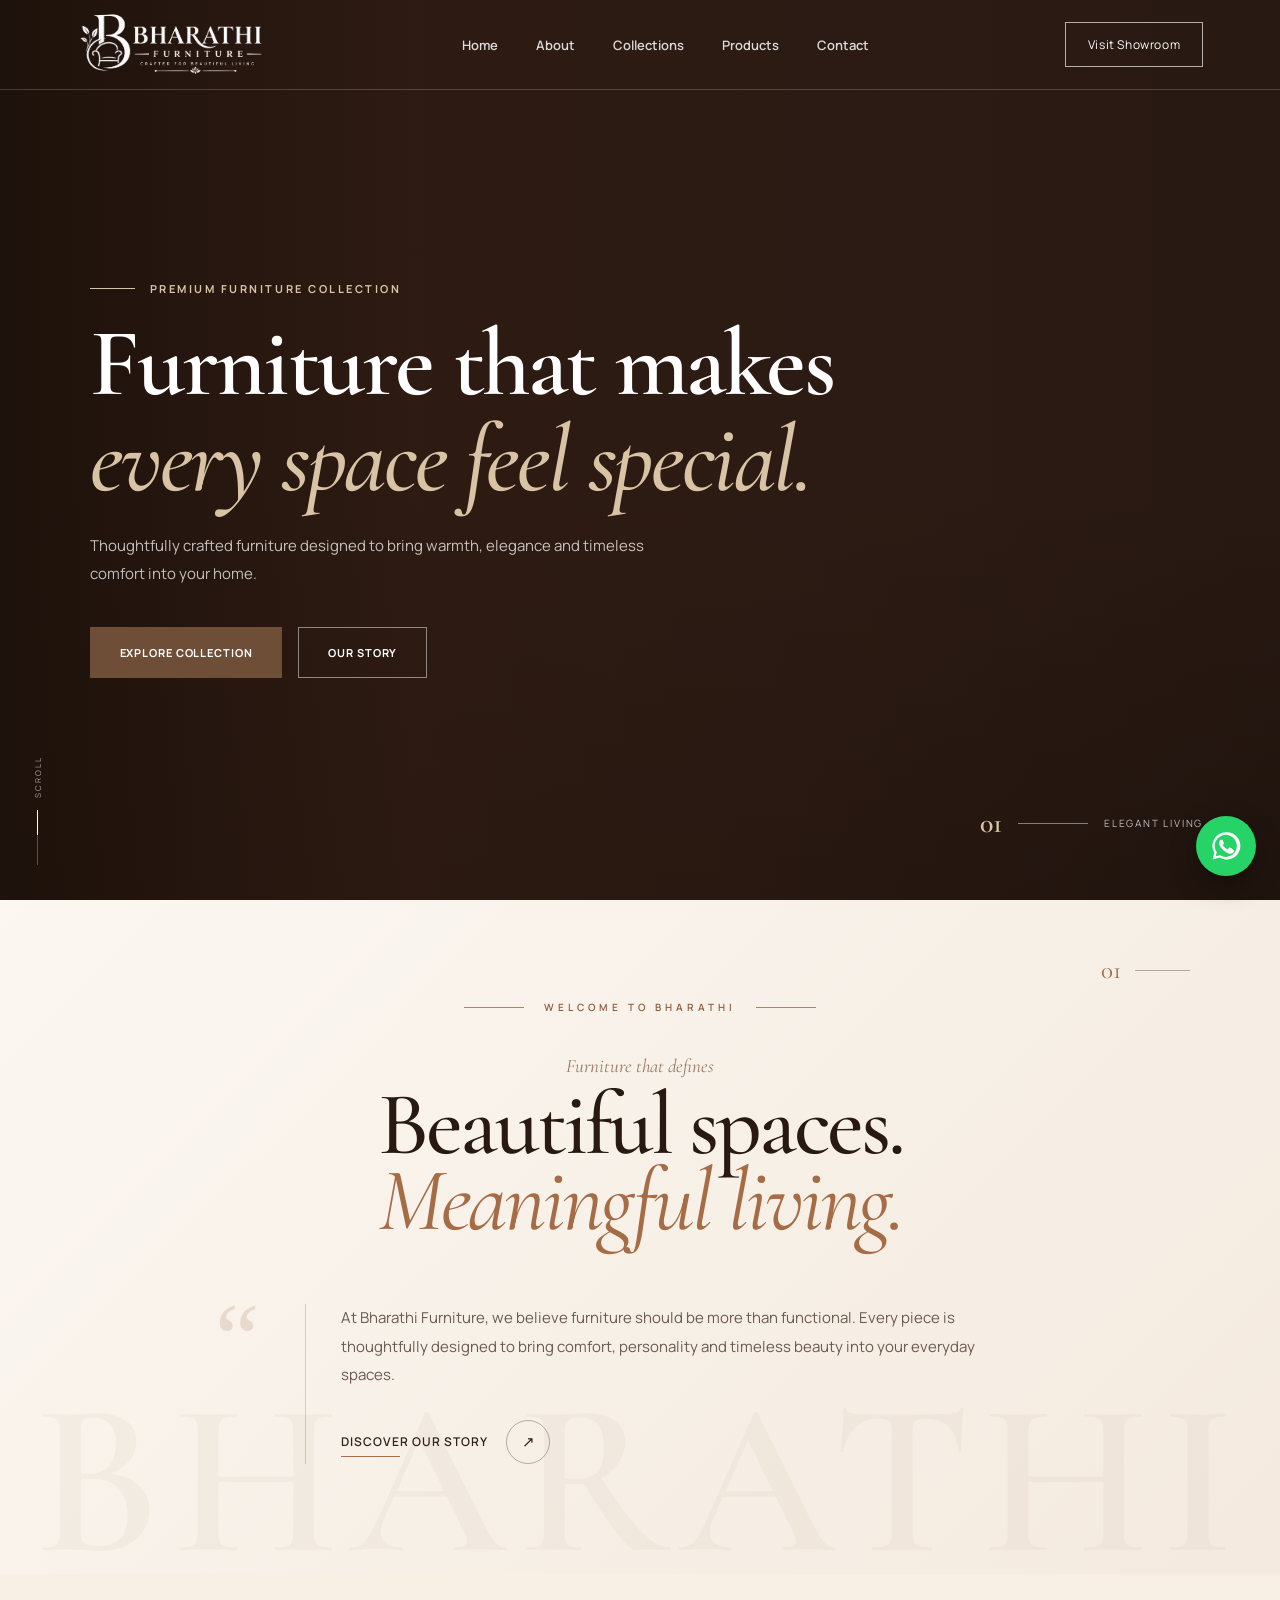
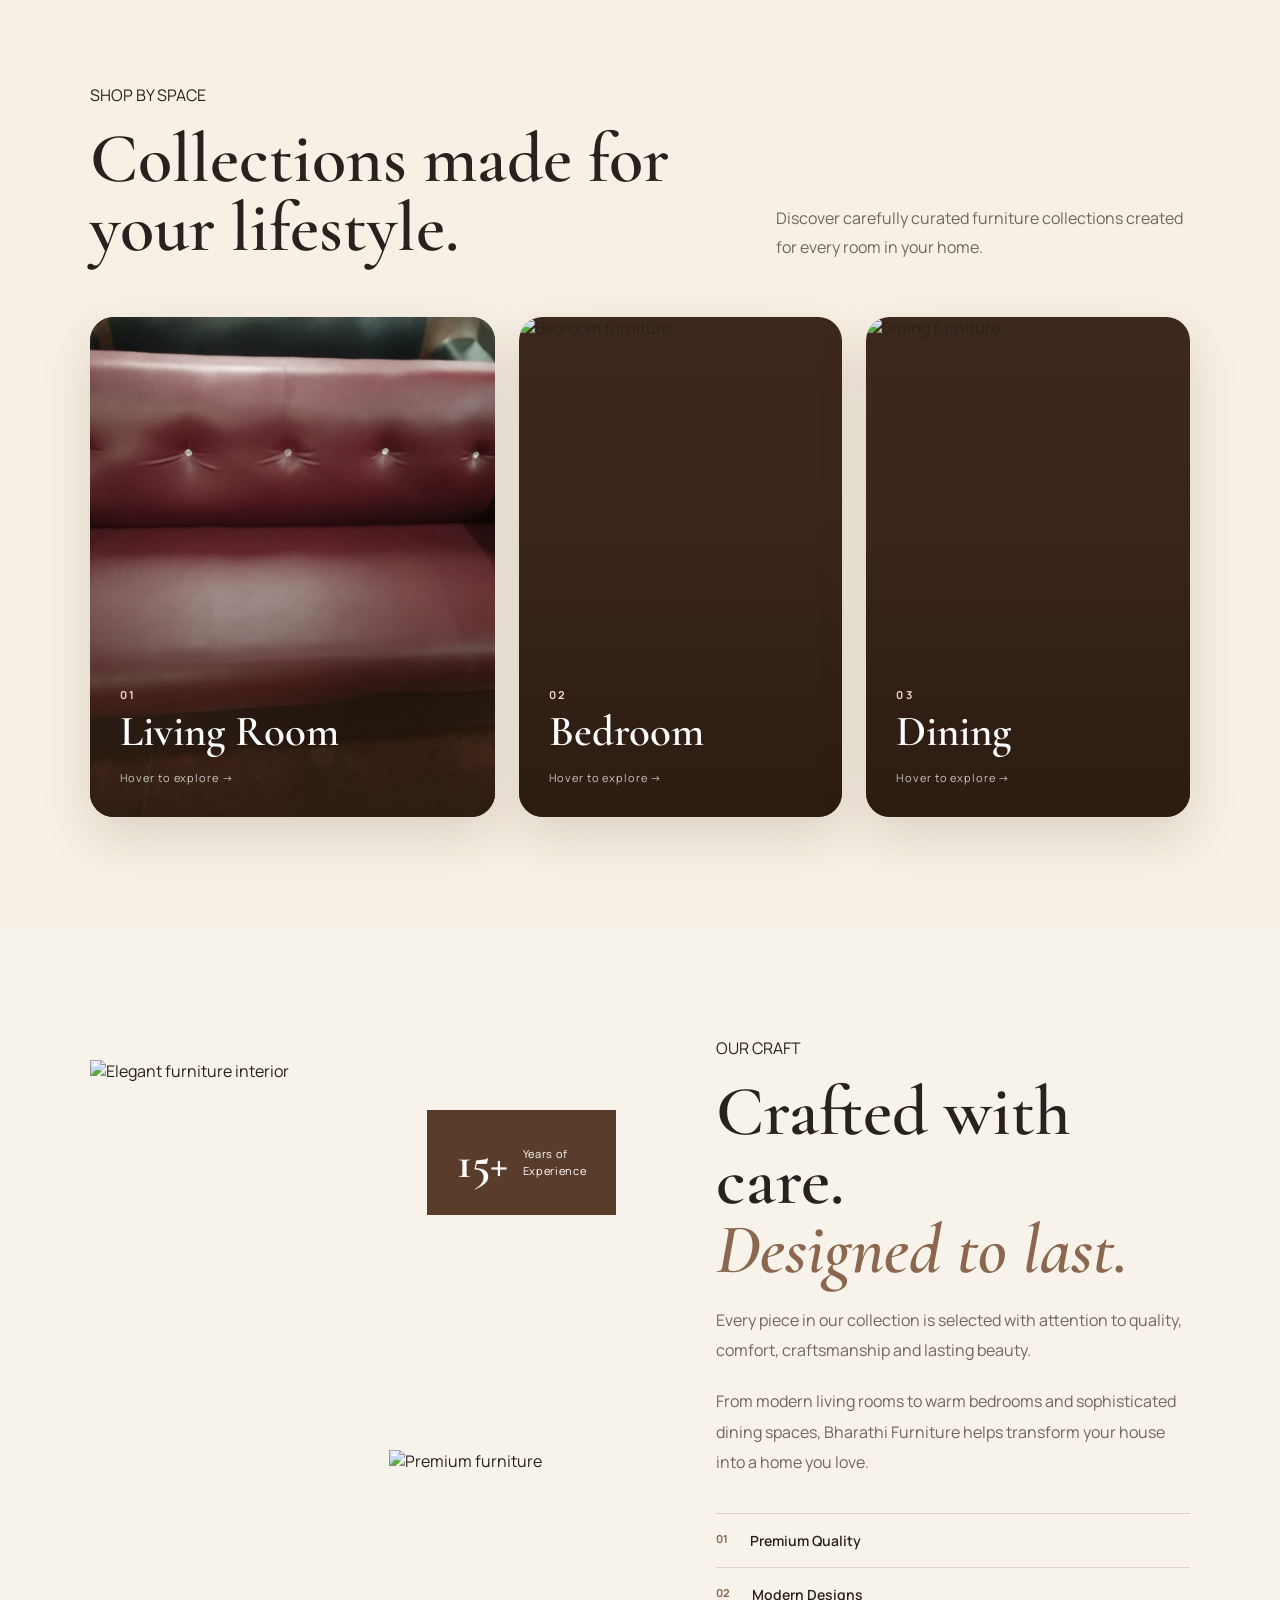
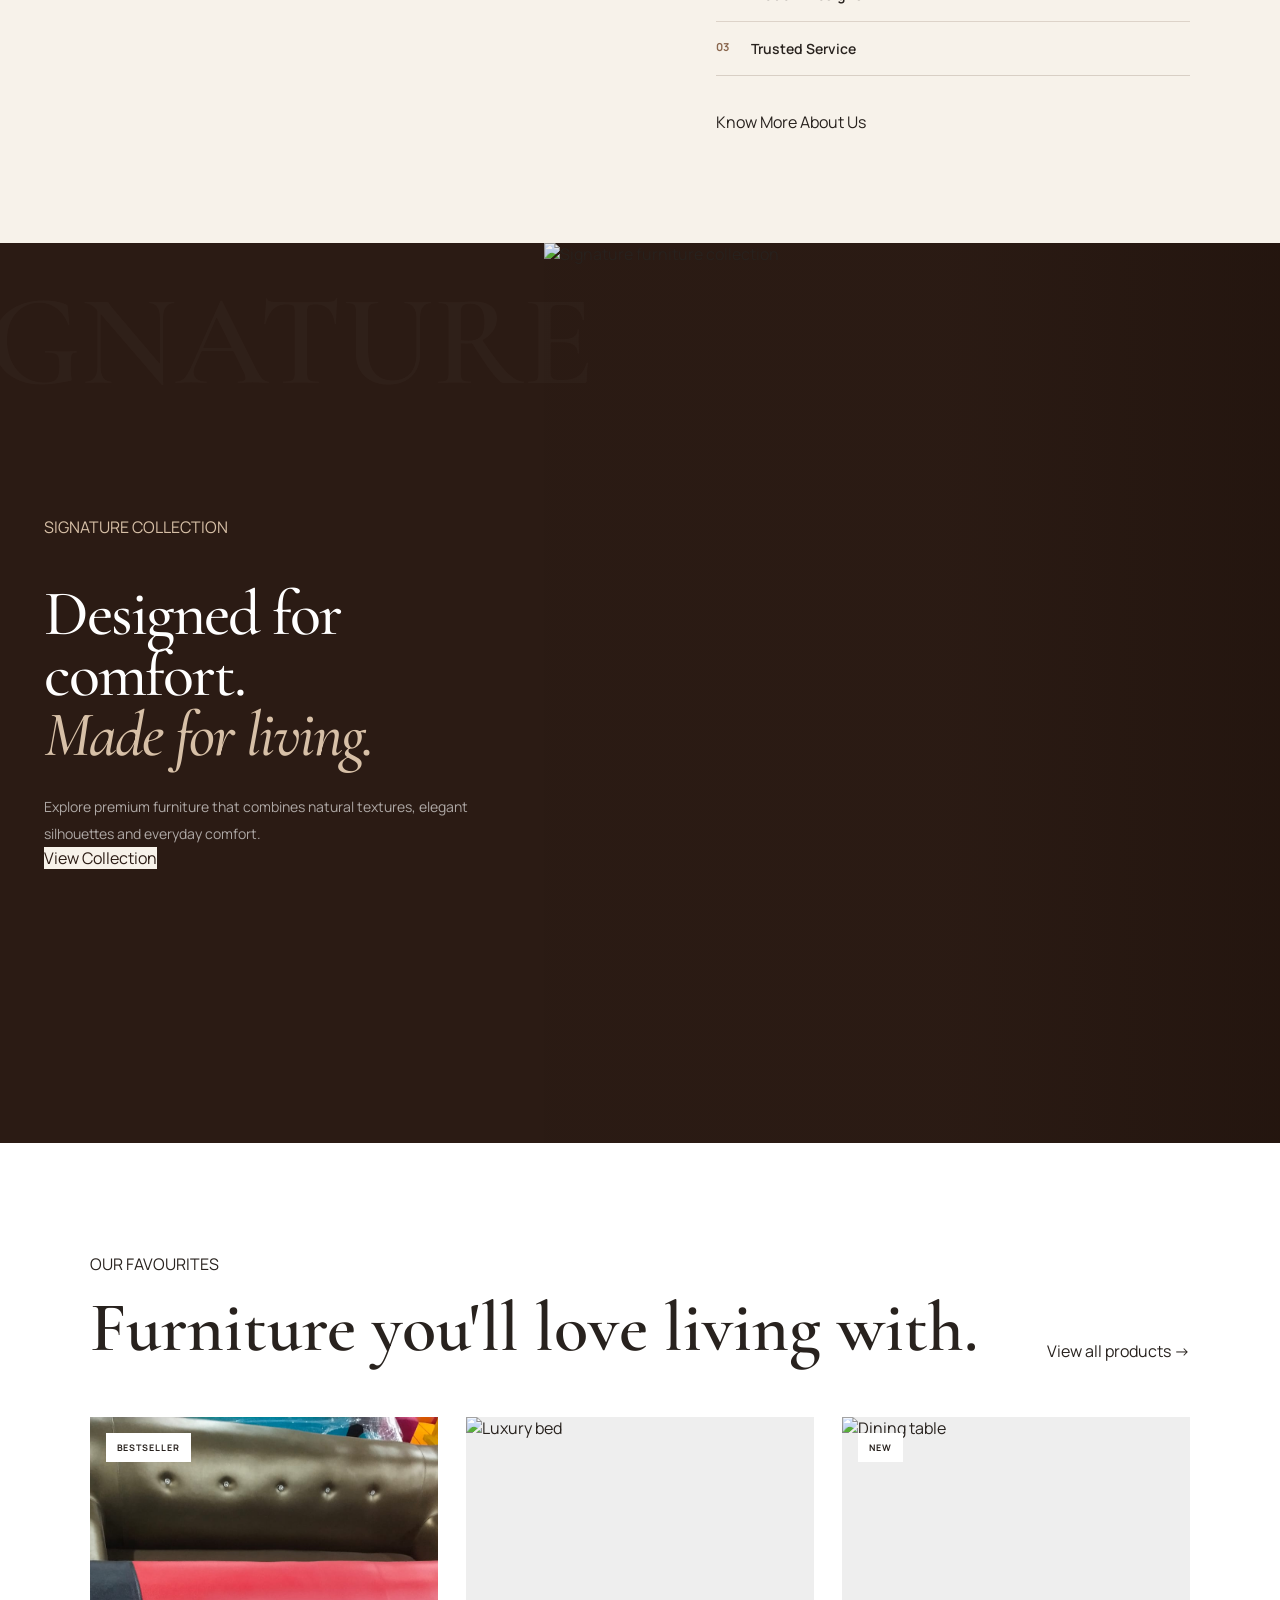
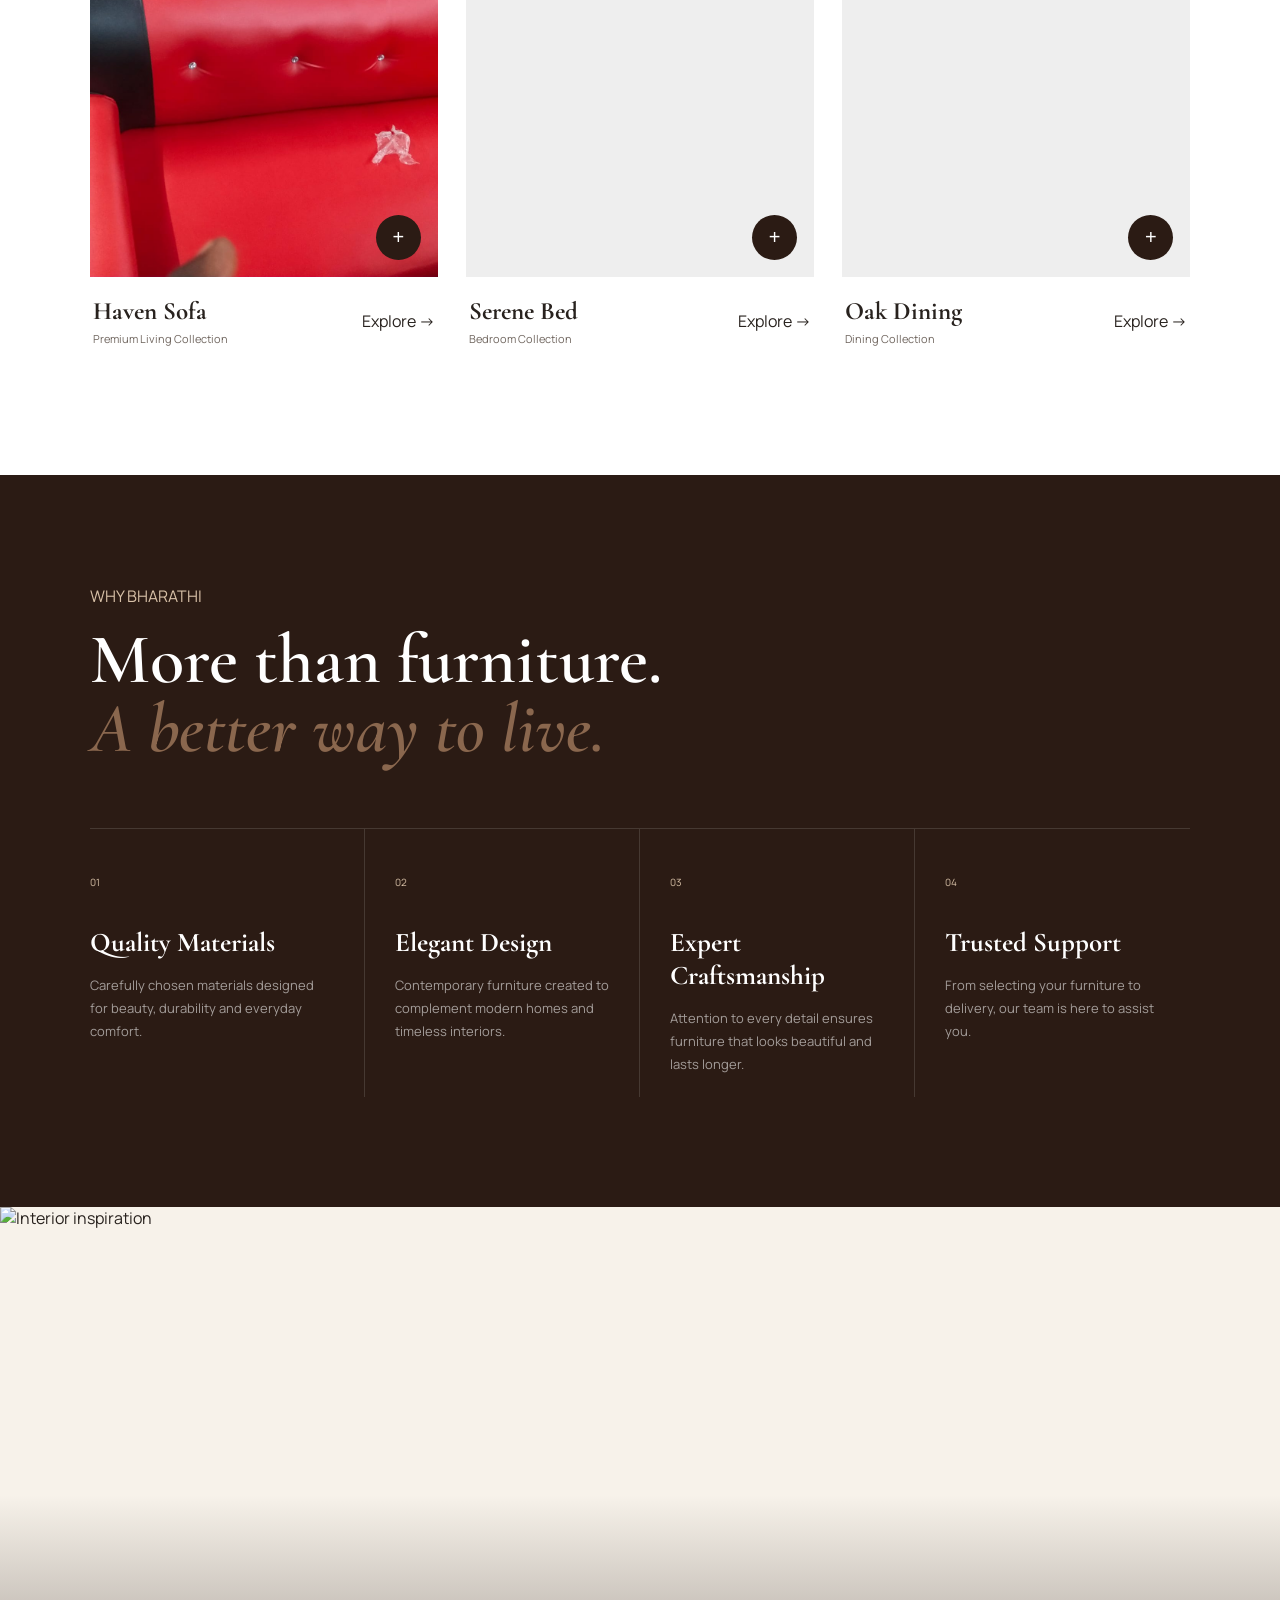
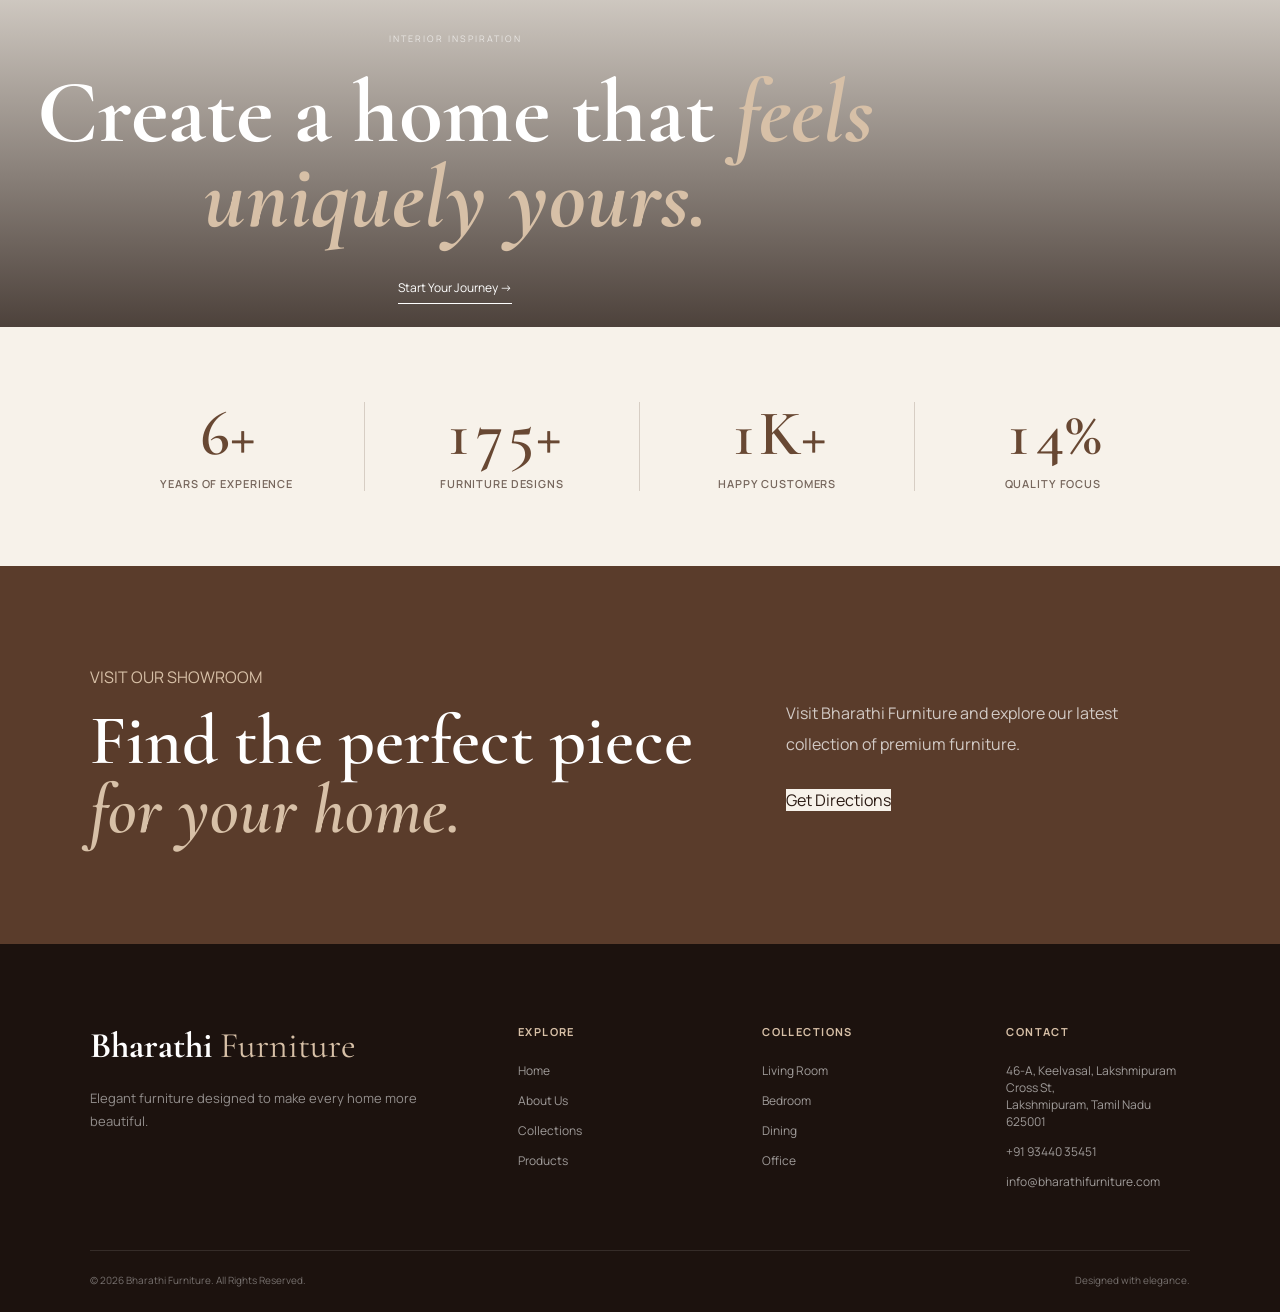
==== commit 4ff6621c: "Merge branch 'main' into address" ====
--- a/index.html
+++ b/index.html
@@ -21,9 +21,9 @@
   <!-- HEADER -->
  <header class="header">
 
-  <a href="index.html" class="logo">
-    Bharathi <span>Furniture</span>
-  </a>
+ <a href="index.html" class="logo">
+  <img src="./image/logo.png" alt="Bharathi Furniture Logo">
+</a>
 
   <nav class="nav" id="mobileNav">
 
@@ -128,29 +128,73 @@
 
 
   <!-- INTRO -->
-  <section class="intro section">
-    <div class="intro-left">
-      <span class="section-label">WELCOME TO BHARATHI</span>
-
-      <h2>
-        Beautiful furniture for
-        <span>beautiful living.</span>
-      </h2>
-    </div>
-
-    <div class="intro-right">
+<!-- LUXURY INTRO SECTION -->
+<section class="bharathi-intro" id="about">
+
+  <div class="intro-number">01</div>
+
+  <div class="intro-top">
+    <span class="intro-line"></span>
+
+    <span class="intro-label">
+      WELCOME TO BHARATHI
+    </span>
+
+    <span class="intro-line"></span>
+  </div>
+
+
+  <div class="intro-title">
+
+    <span class="title-small">
+      Furniture that defines
+    </span>
+
+    <h2>
+      Beautiful spaces.
+      <br>
+      <em>Meaningful living.</em>
+    </h2>
+
+  </div>
+
+
+  <div class="intro-bottom">
+
+    <div class="intro-quote">
+      “
+    </div>
+
+    <div class="intro-description">
+
       <p>
-        At Bharathi Furniture, we believe furniture should be more
-        than functional. Every piece should reflect your personality,
-        elevate your interior and make your everyday moments more comfortable.
+        At Bharathi Furniture, we believe furniture should be more than
+        functional. Every piece is thoughtfully designed to bring comfort,
+        personality and timeless beauty into your everyday spaces.
       </p>
 
-      <a href="#about" class="text-link">
-        Discover our story
-        <span>→</span>
+      <a href="#about-content" class="intro-discover">
+
+        <span>
+          Discover our story
+        </span>
+
+        <div class="discover-circle">
+          ↗
+        </div>
+
       </a>
-    </div>
-  </section>
+
+    </div>
+
+  </div>
+
+
+  <div class="intro-word">
+    BHARATHI
+  </div>
+
+</section>
 
 
   <!-- CATEGORIES -->
--- a/style.css
+++ b/style.css
@@ -5439,415 +5439,534 @@
   }
 }
 
-.intro {
+
+
+
+
+
+/* ==========================================
+   BHARATHI LUXURY INTRO
+========================================== */
+
+.bharathi-intro {
   position: relative;
-  display: grid;
-  grid-template-columns: 1fr 1fr;
-  gap: 90px;
-  align-items: center;
-  padding-top: 120px;
-  padding-bottom: 120px;
-  overflow: hidden;
-  background: radial-gradient(
-      circle at 85% 20%,
-      rgba(154, 108, 73, 0.12),
-      transparent 30%
-    ),
-
+
+  min-height: 650px;
+
+  display: flex;
+  flex-direction: column;
+  justify-content: center;
+
+  padding: 100px 8% 110px;
+
+  background:
     linear-gradient(
       135deg,
-      #fffaf2,
-      #f7ecdf
+      #fbf7f1 0%,
+      #f4eadf 100%
     );
-}
-
-.intro-decoration {
+
+  overflow: hidden;
+}
+
+
+/* ==========================================
+   BIG BACKGROUND WORD
+========================================== */
+
+.intro-word {
   position: absolute;
-  left: -120px;
-  top: 50%;
-  width: 340px;
-  height: 340px;
-  transform: translateY(-50%);
-  border-radius: 50%;
-  border: 1px solid
-    rgba(120, 78, 46, 0.10);
-}
-
-.intro-decoration::before {
+
+  left: 50%;
+  bottom: -38px;
+
+  transform: translateX(-50%);
+
+  font-family: "Cormorant Garamond", serif;
+
+  font-size: clamp(120px, 17vw, 280px);
+
+  font-weight: 600;
+
+  letter-spacing: 12px;
+
+  color: rgba(91, 55, 34, 0.035);
+
+  white-space: nowrap;
+
+  pointer-events: none;
+}
+
+
+/* ==========================================
+   NUMBER
+========================================== */
+
+.intro-number {
+  position: absolute;
+
+  top: 55px;
+  right: 7%;
+
+  font-family: "Cormorant Garamond", serif;
+
+  font-size: 25px;
+
+  color: #9d6846;
+}
+
+
+.intro-number::after {
   content: "";
-  position: absolute;
-  inset: 45px;
-  border-radius: 50%;
-  border: 1px solid
-    rgba(120, 78, 46, 0.08);
-}
-
-.intro-left {
+
+  display: inline-block;
+
+  width: 55px;
+  height: 1px;
+
+  margin-left: 14px;
+  margin-bottom: 7px;
+
+  background: rgba(92, 59, 37, 0.4);
+}
+
+
+/* ==========================================
+   TOP LABEL
+========================================== */
+
+.intro-top {
   position: relative;
   z-index: 2;
-}
-
-.intro .section-label {
-  display: inline-flex;
-  align-items: center;
-  gap: 14px;
-  color: #8b5e3c;
-  font-size: 11px;
-  font-weight: 700;
-  letter-spacing: 0.18em;
-}
-
-.intro .section-label::before {
-  content: "";
-  width: 40px;
-  height: 1px;
-  background: #9a6c49;
-}
-
-.intro-left h2 {
-  max-width: 650px;
-  margin: 18px 0 0;
-  font-family: "Cormorant Garamond",
-    serif;
-  font-size: clamp(
-      48px,
-      5vw,
-      76px
-    );
-  line-height: 0.98;
-  font-weight: 600;
-  color: #2d1e14;
-}
-
-.intro-left h2 span {
-  position: relative;
-  display: inline-block;
-  color: #9a6c49;
-  font-weight: 500;
-}
-
-.intro-left h2 span::after {
-  content: "";
-  position: absolute;
-  left: 0;
-  bottom: -8px;
-  width: 100%;
-  height: 7px;
-  background: url("data:image/svg+xml,%3Csvg xmlns='http://www.w3.org/2000/svg' width='220' height='12' viewBox='0 0 220 12'%3E%3Cpath d='M2 9 C60 2, 150 2, 218 7' fill='none' stroke='%239a6c49' stroke-width='2.5' stroke-linecap='round'/%3E%3C/svg%3E")
-
-    center / 100% 100%
-    no-repeat;
-  transform: scaleX(0);
-  transform-origin: left;
-  transition: transform 1s ease 0.35s;
-}
-
-.intro-left.show h2 span::after {
-  transform: scaleX(1);
-}
-
-.intro-line {
-  width: 85px;
-  height: 2px;
-  margin-top: 35px;
-  background: #9a6c49;
-  transform: scaleX(0);
-  transform-origin: left;
-  transition: transform 0.9s ease 0.5s;
-}
-
-.intro-left.show .intro-line {
-  transform: scaleX(1);
-}
-
-.intro-right::before {
-  content: "“";
-  position: absolute;
-  left: -40px;
-  top: -55px;
-  font-family: "Cormorant Garamond",
-    serif;
-  font-size: 120px;
-  line-height: 1;
-  color: rgba(
-      121,
-      79,
-      47,
-      0.08
-    );
-}
-
-.intro-right p {
-  margin: 0;
-  color: #74665d;
-  font-family: "Manrope",
-    sans-serif;
-  font-size: 15px;
-  line-height: 1.95;
-}
-
-.text-link {
-  position: relative;
-  display: inline-flex;
-  align-items: center;
-  gap: 14px;
-  margin-top: 30px;
-  padding-bottom: 7px;
-  color: #4a3020;
-  font-size: 13px;
-  font-weight: 700;
-  text-decoration: none;
-}
-
-.text-link::after {
-  content: "";
-  position: absolute;
-  left: 0;
-  bottom: 0;
-  width: 100%;
-  height: 1px;
-  background: #9a6c49;
-  transform: scaleX(0.35);
-  transform-origin: left;
-  transition: transform 0.35s ease;
-}
-
-.text-link:hover::after {
-  transform: scaleX(1);
-}
-
-.text-link span {
-  transition: transform 0.3s ease;
-}
-
-.text-link:hover span {
-  transform: translateX(6px);
-}
-
-.intro-badge strong {
-  font-family: "Cormorant Garamond",
-    serif;
-  font-size: 42px;
-  line-height: 1;
-  color: #e3c4a4;
-}
-
-.intro-badge span {
-  font-size: 10px;
-  line-height: 1.5;
-  font-weight: 700;
-  letter-spacing: 0.08em;
-  text-transform: uppercase;
-}
-
-@keyframes introFloat {
-  0%, 100% {
-    transform: translateY(0);
-  }
-
-  50% {
-    transform: translateY(-10px);
-  }
-}
-
-.intro-reveal {
-  opacity: 0;
-  transform: translateY(35px);
-  transition: opacity 0.8s ease,
-
-    transform 0.8s ease;
-}
-
-.intro-reveal.show {
-  opacity: 1;
-  transform: translateY(0);
-}
-
-.intro-right {
-  position: relative;
-  z-index: 2;
-  max-width: 560px;
-  transition-delay: 0.15s;
-}
-
-.intro-badge {
-  position: absolute;
-  right: 6%;
-  bottom: 32px;
-  width: 135px;
-  height: 135px;
-  border-radius: 50%;
+
   display: flex;
+
   align-items: center;
   justify-content: center;
-  gap: 10px;
-  text-align: left;
-  color: #fffaf2;
-  background: #3a2619;
-  box-shadow: 0 20px 45px
-    rgba(58, 38, 25, 0.25);
-  animation: introFloat
-    4s ease-in-out
-    infinite;
-  transition-delay: 0.25s;
-}
-
-@media ( max-width: 1000px ) {
-  .intro {
+
+  gap: 20px;
+
+  margin-bottom: 40px;
+}
+
+
+.intro-line {
+  width: 60px;
+  height: 1px;
+
+  background: #b5825f;
+}
+
+
+.intro-label {
+  font-size: 10px;
+
+  font-weight: 600;
+
+  letter-spacing: 4px;
+
+  color: #8e5c3c;
+}
+
+
+/* ==========================================
+   TITLE
+========================================== */
+
+.intro-title {
+  position: relative;
+
+  z-index: 2;
+
+  text-align: center;
+}
+
+
+.title-small {
+  display: block;
+
+  margin-bottom: 10px;
+
+  font-family: "Cormorant Garamond", serif;
+
+  font-size: 19px;
+
+  font-style: italic;
+
+  color: #9a7a65;
+}
+
+
+.intro-title h2 {
+  margin: 0;
+
+  font-family: "Cormorant Garamond", serif;
+
+  font-size: clamp(65px, 7vw, 115px);
+
+  font-weight: 500;
+
+  line-height: 0.85;
+
+  letter-spacing: -3px;
+
+  color: #281912;
+}
+
+
+.intro-title h2 em {
+  font-weight: 400;
+
+  color: #a66c45;
+
+  font-style: italic;
+}
+
+
+/* ==========================================
+   BOTTOM CONTENT
+========================================== */
+
+.intro-bottom {
+  position: relative;
+
+  z-index: 3;
+
+  width: min(850px, 90%);
+
+  margin: 65px auto 0;
+
+  display: grid;
+
+  grid-template-columns: 90px 1fr;
+
+  align-items: flex-start;
+}
+
+
+/* QUOTE */
+
+.intro-quote {
+  font-family: Georgia, serif;
+
+  font-size: 100px;
+
+  line-height: 0.7;
+
+  color: rgba(157, 104, 70, 0.18);
+}
+
+
+/* DESCRIPTION BLOCK */
+
+.intro-description {
+  padding-left: 35px;
+
+  border-left: 1px solid rgba(104, 69, 47, 0.23);
+}
+
+
+.intro-description p {
+  max-width: 680px;
+
+  margin: 0 0 30px;
+
+  font-size: 15px;
+
+  line-height: 1.9;
+
+  color: #6c5a50;
+}
+
+
+/* ==========================================
+   DISCOVER LINK
+========================================== */
+
+.intro-discover {
+  width: fit-content;
+
+  display: flex;
+
+  align-items: center;
+
+  gap: 18px;
+
+  text-decoration: none;
+
+  color: #332117;
+}
+
+
+.intro-discover > span {
+  position: relative;
+
+  font-size: 12px;
+
+  font-weight: 600;
+
+  letter-spacing: 1px;
+
+  text-transform: uppercase;
+}
+
+
+.intro-discover > span::after {
+  content: "";
+
+  position: absolute;
+
+  left: 0;
+  bottom: -7px;
+
+  width: 40%;
+
+  height: 1px;
+
+  background: #a86f4a;
+
+  transition: 0.35s ease;
+}
+
+
+.discover-circle {
+  width: 44px;
+  height: 44px;
+
+  display: flex;
+
+  align-items: center;
+  justify-content: center;
+
+  border: 1px solid rgba(69, 42, 27, 0.35);
+
+  border-radius: 50%;
+
+  font-size: 15px;
+
+  transition: 0.35s ease;
+}
+
+
+.intro-discover:hover > span::after {
+  width: 100%;
+}
+
+
+.intro-discover:hover .discover-circle {
+  background: #382219;
+
+  color: white;
+
+  border-color: #382219;
+
+  transform: rotate(45deg);
+}
+
+
+/* ==========================================
+   TABLET
+========================================== */
+
+@media (max-width: 1100px) {
+
+  .bharathi-intro {
+    min-height: 600px;
+
+    padding: 90px 6%;
+  }
+
+
+  .intro-title h2 {
+    font-size: clamp(60px, 8vw, 90px);
+  }
+
+
+  .intro-bottom {
+    margin-top: 55px;
+  }
+
+}
+
+
+/* ==========================================
+   MOBILE
+========================================== */
+
+@media (max-width: 768px) {
+
+  .bharathi-intro {
+    min-height: auto;
+
+    padding: 80px 24px;
+  }
+
+
+  .intro-number {
+    top: 30px;
+    right: 24px;
+
+    font-size: 19px;
+  }
+
+
+  .intro-number::after {
+    width: 30px;
+  }
+
+
+  .intro-top {
+    margin-bottom: 30px;
+  }
+
+
+  .intro-line {
+    width: 30px;
+  }
+
+
+  .intro-label {
+    font-size: 9px;
+
+    letter-spacing: 2px;
+  }
+
+
+  .title-small {
+    font-size: 16px;
+  }
+
+
+  .intro-title h2 {
+    font-size: clamp(50px, 13vw, 70px);
+
+    line-height: 0.92;
+
+    letter-spacing: -1.5px;
+  }
+
+
+  .intro-bottom {
+    width: 100%;
+
+    margin-top: 50px;
+
     grid-template-columns: 1fr;
-    gap: 45px;
-    padding-top: 90px;
-    padding-bottom: 130px;
-  }
-
-  .intro-right {
-    max-width: 720px;
-  }
-
-  .intro-right::before {
+  }
+
+
+  .intro-quote {
+    font-size: 75px;
+
+    height: 45px;
+  }
+
+
+  .intro-description {
+    padding-left: 20px;
+
+    margin-top: 15px;
+  }
+
+
+  .intro-description p {
+    font-size: 14px;
+
+    line-height: 1.8;
+  }
+
+
+  .intro-word {
+    bottom: -10px;
+
+    font-size: 100px;
+
+    letter-spacing: 6px;
+  }
+
+}
+
+
+/* ==========================================
+   SMALL MOBILE
+========================================== */
+
+@media (max-width: 480px) {
+
+  .bharathi-intro {
+    padding:
+      80px
+      20px
+      85px;
+  }
+
+
+  .intro-top {
+    justify-content: flex-start;
+  }
+
+
+  .intro-top .intro-line:last-child {
     display: none;
   }
 
-  .intro-badge {
-    right: 35px;
-    bottom: 25px;
-    width: 115px;
-    height: 115px;
-  }
-}
-
-@media ( max-width: 700px ) {
-  .experience-editorial-image {
-    min-height: 480px;
-  }
-
-  .experience-image-caption {
-    left: 24px;
-    right: 24px;
-    bottom: 28px;
-  }
-
-  .experience-image-caption strong {
-    font-size: 33px;
-  }
-
-  .experience-floating-seal {
-    top: 25px;
-    right: 20px;
-    width: 112px;
-    height: 112px;
-    border-width: 5px;
-  }
-
-  .experience-floating-seal strong {
-    font-size: 33px;
-  }
-
-  .experience-editorial-content {
-    padding: 70px 22px
-      85px;
-  }
-
-  .experience-heading {
-    margin-bottom: 40px;
-  }
-
-  .experience-heading h2 {
-    font-size: 49px;
-  }
-
-  .experience-step {
-    grid-template-columns: 52px 1fr;
-    gap: 13px;
-    padding: 25px 0;
-  }
-
-  .experience-step h3 {
-    font-size: 25px;
-  }
-
-  .experience-bottom {
-    grid-template-columns: 1fr 1fr;
-    gap: 22px;
-  }
-
-  .experience-cta {
-    grid-column: 1 / -1;
-    width: 100%;
-  }
-
-  .experience-mini-stat:nth-child(2) {
-    border-right: 0;
-  }
-
-  .category-grid {
-    grid-template-columns: 1fr;
-    gap: 20px;
-    margin-top: 35px;
-  }
-
-  .category-large {
-    grid-column: auto;
-  }
-
-  .category-flip-card {
-    height: 400px;
-  }
-
-  .category-front-content {
-    left: 23px;
-    right: 23px;
-    bottom: 24px;
-  }
-
-  .category-front-content h3 {
-    font-size: 38px;
-  }
-
-  .category-flip-back {
-    padding: 28px;
-  }
-
-  .category-flip-back h3 {
-    font-size: 40px;
-  }
-
-  .category-back-number {
-    font-size: 85px;
-  }
-
-  .intro {
-    gap: 35px;
-    padding: 75px 22px
-      130px;
-  }
-
-  .intro-left h2 {
-    font-size: 46px;
-  }
-
-  .intro-right p {
-    font-size: 14px;
-  }
-
-  .intro-badge {
-    left: 22px;
-    right: auto;
-    bottom: 22px;
-    width: 105px;
-    height: 105px;
-  }
-
-  .intro-badge strong {
-    font-size: 34px;
-  }
-
-  .intro-decoration {
-    width: 240px;
-    height: 240px;
-    left: -130px;
-  }
-}
+
+  .intro-title {
+    text-align: left;
+  }
+
+
+  .title-small {
+    margin-bottom: 12px;
+  }
+
+
+  .intro-title h2 {
+    font-size: 48px;
+
+    line-height: 0.95;
+  }
+
+
+  .intro-title h2 em {
+    display: inline;
+  }
+
+
+  .intro-bottom {
+    margin-top: 45px;
+  }
+
+
+  .intro-quote {
+    font-size: 65px;
+  }
+
+
+  .intro-description {
+    padding-left: 16px;
+  }
+
+
+  .discover-circle {
+    width: 40px;
+    height: 40px;
+  }
+
+
+  .intro-word {
+    font-size: 75px;
+  }
+
+}
+
+
+
+
+
+
+
+
 
 .mission-vision-section {
   position: relative;
@@ -6148,120 +6267,10 @@
 }
 
 @media ( max-width: 850px ) {
-  
-   .mission-vision-section {
-    width: 100%;
-    max-width: 100%;
-
-    padding: 70px 24px !important;
-
-    overflow: hidden;
-  }
-
-
-  /* SECTION HEADING */
-
-  .mission-vision-heading {
-    width: 100%;
-    max-width: 100%;
-    min-width: 0;
-
-    margin-bottom: 40px;
-  }
-
-  .mission-vision-heading h2 {
-    width: 100%;
-    max-width: 100%;
-
-    font-size: clamp(38px, 10vw, 44px);
-    line-height: 0.98;
-
-    overflow-wrap: break-word;
-  }
-
-  .mission-vision-heading p {
-    width: 100%;
-    max-width: 100%;
-
-    font-size: 13px;
-    line-height: 1.75;
-  }
-
-
-  /* IMPORTANT GRID FIX */
-
-  
-
- 
-
-   .mission-vision-grid {
-    width: calc(100% - 24px);
-    max-width: 330px;
-
-    margin-left: auto;
-    margin-right: auto;
-
-    gap: 20px;
-  }
-
-  .mission-vision-card {
-    width: 100% !important;
-
-    min-height: 410px !important;
-
-    padding:
-      100px 22px
-      26px !important;
-  }
-
-  .mission-vision-icon {
-    left: 22px !important;
-    top: 24px !important;
-
-    width: 54px;
-    height: 54px;
-  }
-
-  .mission-vision-icon svg {
-    width: 23px;
-    height: 23px;
-  }
-
-  .mission-vision-number {
-    top: 13px;
-    right: 12px;
-
-    font-size: 75px;
-  }
-
-  .mission-vision-label {
-    margin-bottom: 11px;
-
-    font-size: 8px;
-  }
-
-  .mission-vision-card h3 {
-    margin-bottom: 14px;
-
-    font-size: clamp(28px, 7.7vw, 32px) !important;
-    line-height: 1.02;
-  }
-
-  .mission-vision-card p {
-    font-size: 11px;
-    line-height: 1.65;
-  }
-
-  .mission-vision-points {
-    margin-top: 18px;
-    gap: 6px;
-  }
-
-  .mission-vision-points span {
-    padding: 6px 9px;
-
-    font-size: 7px;
-  }
+  .mission-vision-section {
+    padding: 80px 22px;
+  }
+
   .mission-vision-grid {
     grid-template-columns: 1fr;
   }
@@ -7471,71 +7480,53 @@
    MOBILE
 ========================================================= */
 
-@media (max-width: 700px) {
+@media (max-width: 850px) {
+
   .contact-social-strip {
+    padding:
+      45px 22px;
+  }
+
+
+  .contact-social-strip-content {
+    flex-direction: column;
+
+    align-items: flex-start;
+
+    gap: 30px;
+  }
+
+
+  .contact-social-strip-icons {
     width: 100%;
-    padding: 45px 20px !important;
-  }
-
-  /* Heading first, icons underneath */
-  .contact-social-strip-content {
-    width: 100%;
-    display: flex !important;
-    flex-direction: column !important;
-    align-items: stretch !important;
-    gap: 28px !important;
-  }
-
-  .contact-social-strip-text {
-    width: 100% !important;
-    max-width: 100% !important;
-  }
+  }
+
+
+  .contact-social-strip-icons a {
+    flex:
+      1 1
+      calc(50% - 10px);
+
+    justify-content: center;
+  }
+
+}
+
+
+@media (max-width: 480px) {
 
   .contact-social-strip-text h2 {
-    width: 100%;
-    margin: 12px 0 14px;
-    font-size: 34px !important;
-    line-height: 1;
-  }
-
-  .contact-social-strip-text p {
-    width: 100%;
-    max-width: 100%;
-    font-size: 12px;
-    line-height: 1.7;
-  }
-
-  /* Two social icons in each row */
-  .contact-social-strip-icons {
-    width: 100% !important;
-    display: grid !important;
-    grid-template-columns: repeat(2, minmax(0, 1fr)) !important;
-    gap: 10px !important;
-  }
+    font-size: 34px;
+  }
+
 
   .contact-social-strip-icons a {
-    width: 100% !important;
-    min-width: 0 !important;
-    height: 58px;
-    padding: 10px 6px !important;
-
-    display: flex !important;
-    align-items: center;
-    justify-content: center;
-    gap: 7px;
-
-    flex: none !important;
-  }
-
-  .contact-social-strip-icons a i {
-    flex-shrink: 0;
-    font-size: 17px;
-  }
-
-  .contact-social-strip-icons a span {
-    font-size: 9px;
-    white-space: nowrap;
-  }
+    min-width: 0;
+
+    flex:
+      1 1 100%;
+  }
+
 }
 /* =========================================================
    MOBILE HEADER + HAMBURGER
@@ -7768,7 +7759,10 @@
     overflow: hidden;
   }
 
- 
+  .featured-content {
+    padding-left: 0 !important;
+    padding-right: 0 !important;
+  }
 
 }
 @media (max-width: 700px) {
@@ -7965,6 +7959,2577 @@
 }
 
 
+
+
+/* =========================================================
+   COMMON COLLECTION STYLES
+========================================================= */
+
+.signature-collection,
+.material-section,
+.lifestyle-section,
+.inspiration-section {
+  font-family: "Manrope", sans-serif;
+}
+
+.signature-eyebrow,
+.material-eyebrow,
+.inspiration-eyebrow,
+.lifestyle-heading > span {
+  display: inline-flex;
+  align-items: center;
+  gap: 14px;
+
+  font-size: 10px;
+  font-weight: 700;
+
+  letter-spacing: 3px;
+
+  color: #9d6745;
+
+  text-transform: uppercase;
+}
+
+.signature-eyebrow::before,
+.material-eyebrow::before,
+.inspiration-eyebrow::before,
+.lifestyle-heading > span::before {
+  content: "";
+
+  width: 38px;
+  height: 1px;
+
+  background: #9d6745;
+}
+
+
+/* =========================================================
+   04 - SIGNATURE COLLECTION
+========================================================= */
+
+.signature-collection {
+  position: relative;
+
+  display: grid;
+  grid-template-columns: 1.15fr 0.85fr;
+
+  min-height: 760px;
+
+  background: #281710;
+
+  overflow: hidden;
+}
+
+
+/* IMAGE */
+
+.signature-image {
+  position: relative;
+
+  min-height: 760px;
+
+  overflow: hidden;
+}
+
+
+.signature-image::after {
+  content: "";
+
+  position: absolute;
+
+  inset: 0;
+
+  background:
+    linear-gradient(
+      90deg,
+      rgba(30, 17, 11, 0.05) 55%,
+      rgba(30, 17, 11, 0.55) 100%
+    );
+}
+
+
+.signature-image img {
+  width: 100%;
+  height: 100%;
+
+  position: absolute;
+
+  inset: 0;
+
+  object-fit: cover;
+
+  transition: transform 1.2s ease;
+}
+
+
+.signature-collection:hover
+.signature-image img {
+  transform: scale(1.035);
+}
+
+
+.signature-image-number {
+  position: absolute;
+
+  left: 55px;
+  bottom: 40px;
+
+  z-index: 2;
+
+  font-family: "Cormorant Garamond", serif;
+
+  font-size: 18px;
+
+  letter-spacing: 3px;
+
+  color: rgba(255,255,255,0.75);
+}
+
+
+/* CONTENT */
+
+.signature-content {
+  position: relative;
+
+  display: flex;
+  flex-direction: column;
+
+  justify-content: center;
+
+  padding: 90px 8%;
+
+  color: #fff;
+}
+
+
+.signature-content::before {
+  content: "SIGNATURE";
+
+  position: absolute;
+
+  top: 20px;
+  right: -50px;
+
+  font-family: "Cormorant Garamond", serif;
+
+  font-size: 130px;
+  font-weight: 600;
+
+  color: rgba(255,255,255,0.025);
+
+  pointer-events: none;
+}
+
+
+.signature-content .signature-eyebrow {
+  color: #d5a67e;
+}
+
+
+.signature-content
+.signature-eyebrow::before {
+  background: #d5a67e;
+}
+
+
+.signature-content h2 {
+  max-width: 600px;
+
+  margin: 28px 0 28px;
+
+  font-family: "Cormorant Garamond", serif;
+
+  font-size: clamp(54px, 5vw, 82px);
+
+  font-weight: 500;
+
+  line-height: 0.95;
+
+  letter-spacing: -2px;
+}
+
+
+.signature-content h2 em {
+  display: block;
+
+  margin-top: 7px;
+
+  font-weight: 400;
+
+  color: #d4a47e;
+}
+
+
+.signature-content > p {
+  max-width: 530px;
+
+  margin: 0;
+
+  font-size: 14px;
+
+  line-height: 1.9;
+
+  color: rgba(255,255,255,0.62);
+}
+
+
+/* DETAILS */
+
+.signature-details {
+  display: grid;
+
+  grid-template-columns:
+    repeat(3, 1fr);
+
+  gap: 20px;
+
+  margin: 42px 0;
+
+  padding:
+    30px 0;
+
+  border-top:
+    1px solid rgba(255,255,255,0.12);
+
+  border-bottom:
+    1px solid rgba(255,255,255,0.12);
+}
+
+
+.signature-details > div {
+  display: flex;
+
+  align-items: flex-start;
+
+  gap: 12px;
+}
+
+
+.signature-details span {
+  font-family:
+    "Cormorant Garamond",
+    serif;
+
+  font-size: 15px;
+
+  color: #d2a278;
+}
+
+
+.signature-details p {
+  margin: 0;
+
+  font-size: 11px;
+
+  line-height: 1.6;
+
+  letter-spacing: 1px;
+
+  color: rgba(255,255,255,0.72);
+
+  text-transform: uppercase;
+}
+
+
+/* BUTTON */
+
+.signature-btn {
+  width: fit-content;
+
+  display: flex;
+
+  align-items: center;
+
+  gap: 30px;
+
+  padding: 17px 22px;
+
+  background: #f4e9dc;
+
+  color: #2d1b12;
+
+  text-decoration: none;
+
+  font-size: 10px;
+
+  font-weight: 700;
+
+  letter-spacing: 1.5px;
+
+  text-transform: uppercase;
+
+  transition: .35s ease;
+}
+
+
+.signature-btn span {
+  font-size: 17px;
+
+  transition: transform .35s ease;
+}
+
+
+.signature-btn:hover {
+  background: #b87850;
+
+  color: #fff;
+}
+
+
+.signature-btn:hover span {
+  transform: translateX(6px);
+}
+
+
+/* =========================================================
+   05 - SHOP BY MATERIAL
+========================================================= */
+
+.material-section {
+  position: relative;
+
+  padding:
+    120px
+    7%;
+
+  background: #f8f1e8;
+}
+
+
+.material-header {
+  display: grid;
+
+  grid-template-columns:
+    1.1fr
+    .9fr;
+
+  gap: 100px;
+
+  align-items: end;
+
+  margin-bottom: 80px;
+}
+
+
+.material-header h2 {
+  margin:
+    22px
+    0
+    0;
+
+  font-family:
+    "Cormorant Garamond",
+    serif;
+
+  font-size: clamp(55px, 5.2vw, 86px);
+
+  line-height: .95;
+
+  font-weight: 500;
+
+  color: #2c1b13;
+}
+
+
+.material-header h2 em {
+  display: block;
+
+  font-weight: 400;
+
+  color: #a56d48;
+}
+
+
+.material-header > p {
+  max-width: 500px;
+
+  margin: 0;
+
+  font-size: 14px;
+
+  line-height: 1.9;
+
+  color: #756257;
+}
+
+
+/* MATERIAL BODY */
+
+.material-section {
+  display: grid;
+
+  grid-template-columns:
+    minmax(0, 1fr)
+    minmax(350px, .75fr);
+
+  column-gap: 80px;
+}
+
+
+.material-header {
+  grid-column:
+    1 / -1;
+}
+
+
+.material-list {
+  border-top:
+    1px solid
+    rgba(77,49,34,.2);
+}
+
+
+.material-item {
+  display: grid;
+
+  grid-template-columns:
+    60px
+    minmax(180px, .7fr)
+    1fr
+    50px;
+
+  gap: 20px;
+
+  align-items: center;
+
+  min-height: 120px;
+
+  border-bottom:
+    1px solid
+    rgba(77,49,34,.18);
+
+  cursor: pointer;
+
+  transition:
+    padding .35s ease,
+    background .35s ease;
+}
+
+
+.material-item:hover,
+.material-item.active {
+  padding-left: 20px;
+
+  background:
+    rgba(166,111,73,.055);
+}
+
+
+.material-number {
+  font-family:
+    "Cormorant Garamond",
+    serif;
+
+  font-size: 17px;
+
+  color: #ab7958;
+}
+
+
+.material-item h3 {
+  margin: 0;
+
+  font-family:
+    "Cormorant Garamond",
+    serif;
+
+  font-size: 31px;
+
+  font-weight: 600;
+
+  color: #302017;
+}
+
+
+.material-item p {
+  margin: 0;
+
+  font-size: 12px;
+
+  line-height: 1.7;
+
+  color: #806e63;
+}
+
+
+.material-arrow {
+  width: 42px;
+  height: 42px;
+
+  display: flex;
+
+  align-items: center;
+  justify-content: center;
+
+  border:
+    1px solid
+    rgba(72,46,31,.25);
+
+  border-radius: 50%;
+
+  font-size: 14px;
+
+  color: #4f3425;
+
+  transition: .35s ease;
+}
+
+
+.material-item:hover
+.material-arrow,
+.material-item.active
+.material-arrow {
+  background: #3b2418;
+
+  border-color: #3b2418;
+
+  color: #fff;
+
+  transform: rotate(45deg);
+}
+
+
+/* MATERIAL IMAGE */
+
+.material-preview {
+  position: relative;
+
+  min-height: 490px;
+
+  overflow: hidden;
+}
+
+
+.material-preview img {
+  position: absolute;
+
+  inset: 0;
+
+  width: 100%;
+  height: 100%;
+
+  object-fit: cover;
+
+  transition:
+    opacity .3s ease,
+    transform .6s ease;
+}
+
+
+.material-preview:hover img {
+  transform: scale(1.04);
+}
+
+
+.material-preview-overlay {
+  position: absolute;
+
+  inset: 0;
+
+  background:
+    linear-gradient(
+      to top,
+      rgba(32,17,10,.55),
+      transparent 55%
+    );
+}
+
+
+.material-preview > span {
+  position: absolute;
+
+  left: 30px;
+  bottom: 27px;
+
+  color: #fff;
+
+  font-size: 9px;
+
+  letter-spacing: 3px;
+}
+
+
+/* =========================================================
+   06 - LIFESTYLE
+========================================================= */
+
+.lifestyle-section {
+  padding:
+    120px
+    7%;
+
+  background: #fffaf4;
+}
+
+
+.lifestyle-heading {
+  max-width: 850px;
+
+  margin-bottom: 70px;
+}
+
+
+.lifestyle-heading h2 {
+  margin:
+    22px
+    0
+    0;
+
+  font-family:
+    "Cormorant Garamond",
+    serif;
+
+  font-size: clamp(58px, 5.5vw, 90px);
+
+  font-weight: 500;
+
+  line-height: .94;
+
+  color: #2d1c13;
+}
+
+
+.lifestyle-heading h2 em {
+  display: block;
+
+  color: #a56d48;
+
+  font-weight: 400;
+}
+
+
+/* LAYOUT */
+
+.lifestyle-layout {
+  display: grid;
+
+  grid-template-columns:
+    1.15fr
+    .85fr;
+
+  gap: 28px;
+}
+
+
+.lifestyle-side {
+  display: grid;
+
+  grid-template-rows:
+    1fr
+    1fr;
+
+  gap: 28px;
+}
+
+
+.lifestyle-card {
+  position: relative;
+
+  overflow: hidden;
+
+  background: #e7dacb;
+}
+
+
+.lifestyle-main {
+  min-height: 700px;
+}
+
+
+.lifestyle-small {
+  min-height: 336px;
+}
+
+
+.lifestyle-image {
+  position: absolute;
+
+  inset: 0;
+}
+
+
+.lifestyle-image::after {
+  content: "";
+
+  position: absolute;
+
+  inset: 0;
+
+  background:
+    linear-gradient(
+      to top,
+      rgba(32,17,10,.78),
+      rgba(32,17,10,.05) 65%
+    );
+}
+
+
+.lifestyle-image img {
+  width: 100%;
+  height: 100%;
+
+  object-fit: cover;
+
+  transition:
+    transform .8s
+    cubic-bezier(.22,.61,.36,1);
+}
+
+
+.lifestyle-card:hover
+.lifestyle-image img {
+  transform: scale(1.05);
+}
+
+
+.lifestyle-content {
+  position: absolute;
+
+  left: 0;
+  right: 0;
+  bottom: 0;
+
+  z-index: 2;
+
+  padding: 40px;
+
+  color: #fff;
+}
+
+
+.lifestyle-small
+.lifestyle-content {
+  padding: 28px;
+}
+
+.lifestyle-content > span {
+  display: block;
+}
+@media ( max-width: 850px ) {
+  
+   .mission-vision-section {
+    width: 100%;
+    max-width: 100%;
+
+    padding: 70px 24px !important;
+
+    overflow: hidden;
+  }
+
+
+  /* SECTION HEADING */
+
+  .mission-vision-heading {
+    width: 100%;
+    max-width: 100%;
+    min-width: 0;
+
+    margin-bottom: 40px;
+  }
+
+  .mission-vision-heading h2 {
+    width: 100%;
+    max-width: 100%;
+
+    font-size: clamp(38px, 10vw, 44px);
+    line-height: 0.98;
+
+    overflow-wrap: break-word;
+  }
+
+  .mission-vision-heading p {
+    width: 100%;
+    max-width: 100%;
+
+    font-size: 13px;
+    line-height: 1.75;
+  }
+
+
+  /* IMPORTANT GRID FIX */
+
+  
+
+ 
+
+   .mission-vision-grid {
+    width: calc(100% - 24px);
+    max-width: 330px;
+
+    margin-left: auto;
+    margin-right: auto;
+
+    gap: 20px;
+  }
+
+  .mission-vision-card {
+    width: 100% !important;
+
+    min-height: 410px !important;
+
+    padding:
+      100px 22px
+      26px !important;
+  }
+
+  .mission-vision-icon {
+    left: 22px !important;
+    top: 24px !important;
+
+    width: 54px;
+    height: 54px;
+  }
+
+  .mission-vision-icon svg {
+    width: 23px;
+    height: 23px;
+  }
+
+  .mission-vision-number {
+    top: 13px;
+    right: 12px;
+
+    font-size: 75px;
+  }
+
+  .mission-vision-label {
+    margin-bottom: 11px;
+
+    font-size: 8px;
+  }
+
+  .mission-vision-card h3 {
+    margin-bottom: 14px;
+
+    font-size: clamp(28px, 7.7vw, 32px) !important;
+    line-height: 1.02;
+  }
+
+  .mission-vision-card p {
+    font-size: 11px;
+    line-height: 1.65;
+  }
+
+  .mission-vision-points {
+    margin-top: 18px;
+    gap: 6px;
+  }
+
+  .mission-vision-points span {
+    padding: 6px 9px;
+
+    font-size: 7px;
+  }
+  .mission-vision-grid {
+    grid-template-columns: 1fr;
+  }
+
+
+}
+
+
+.lifestyle-content h3 {
+  margin: 0 0 10px;
+
+  font-family:
+    "Cormorant Garamond",
+    serif;
+
+  font-size: 44px;
+
+  font-weight: 500;
+}
+
+
+.lifestyle-small
+.lifestyle-content h3 {
+  font-size: 30px;
+}
+
+
+.lifestyle-content p {
+  max-width: 470px;
+
+  margin: 0;
+
+  font-size: 12px;
+
+  line-height: 1.7;
+
+  color: rgba(255,255,255,.72);
+}
+
+
+.lifestyle-content a {
+  width: fit-content;
+
+  display: flex;
+
+  gap: 18px;
+
+  align-items: center;
+
+  margin-top: 25px;
+
+  padding-bottom: 7px;
+
+  border-bottom:
+    1px solid
+    rgba(255,255,255,.5);
+
+  color: #fff;
+
+  text-decoration: none;
+
+  font-size: 10px;
+
+  letter-spacing: 1.4px;
+
+  text-transform: uppercase;
+}
+
+
+.lifestyle-content a i {
+  font-style: normal;
+
+  transition:
+    transform .3s ease;
+}
+
+
+.lifestyle-content a:hover i {
+  transform:
+    translateX(6px);
+}
+
+
+/* =========================================================
+   07 - INTERIOR INSPIRATION
+========================================================= */
+
+.inspiration-section {
+  padding:
+    120px
+    7%
+    130px;
+
+  background: #f3e9dd;
+}
+
+
+.inspiration-head {
+  display: grid;
+
+  grid-template-columns:
+    1.1fr
+    .9fr;
+
+  gap: 80px;
+
+  align-items: end;
+
+  margin-bottom: 70px;
+}
+
+
+.inspiration-head h2 {
+  margin:
+    20px
+    0
+    0;
+
+  font-family:
+    "Cormorant Garamond",
+    serif;
+
+  font-size: clamp(55px, 5vw, 84px);
+
+  line-height: .95;
+
+  font-weight: 500;
+
+  color: #2e1c13;
+}
+
+
+.inspiration-head h2 em {
+  display: block;
+
+  color: #a66f49;
+
+  font-weight: 400;
+}
+
+
+.inspiration-head > p {
+  max-width: 480px;
+
+  margin: 0;
+
+  font-size: 14px;
+
+  line-height: 1.9;
+
+  color: #776458;
+}
+
+
+/* MOSAIC */
+
+.inspiration-grid {
+  height: 720px;
+
+  display: grid;
+
+  grid-template-columns:
+    1.3fr
+    .75fr
+    .95fr;
+
+  grid-template-rows:
+    1fr
+    1fr;
+
+  gap: 16px;
+}
+
+
+.inspiration-item {
+  position: relative;
+
+  overflow: hidden;
+
+  color: #fff;
+
+  text-decoration: none;
+}
+
+
+.inspiration-large {
+  grid-row:
+    1 / 3;
+}
+
+
+.inspiration-bedroom {
+  grid-column: 2;
+  grid-row: 1;
+}
+
+
+.inspiration-dining {
+  grid-column: 3;
+  grid-row:
+    1 / 3;
+}
+
+
+.inspiration-office {
+  grid-column: 2;
+  grid-row: 2;
+}
+
+
+.inspiration-item img {
+  width: 100%;
+  height: 100%;
+
+  object-fit: cover;
+
+  transition:
+    transform .8s
+    cubic-bezier(.22,.61,.36,1);
+}
+
+
+.inspiration-item:hover img {
+  transform:
+    scale(1.06);
+}
+
+
+.inspiration-overlay {
+  position: absolute;
+
+  inset: 0;
+
+  background:
+    linear-gradient(
+      to top,
+      rgba(29,16,10,.78),
+      transparent 60%
+    );
+
+  transition:
+    background .4s ease;
+}
+
+
+.inspiration-item:hover
+.inspiration-overlay {
+  background:
+    linear-gradient(
+      to top,
+      rgba(29,16,10,.88),
+      rgba(29,16,10,.05) 70%
+    );
+}
+
+
+.inspiration-content {
+  position: absolute;
+
+  z-index: 2;
+
+  left: 30px;
+  right: 30px;
+  bottom: 30px;
+}
+
+
+.inspiration-content > span {
+  display: block;
+
+  margin-bottom: 8px;
+
+  font-size: 9px;
+
+  letter-spacing: 2px;
+
+  color:
+    rgba(255,255,255,.65);
+}
+
+
+.inspiration-content h3 {
+  margin: 0;
+
+  font-family:
+    "Cormorant Garamond",
+    serif;
+
+  font-size: 38px;
+
+  font-weight: 500;
+}
+
+
+.inspiration-content p {
+  margin:
+    5px
+    0
+    0;
+
+  font-size: 11px;
+
+  color:
+    rgba(255,255,255,.72);
+}
+
+
+.inspiration-content > div {
+  width: fit-content;
+
+  display: flex;
+
+  gap: 20px;
+
+  margin-top: 20px;
+
+  font-size: 9px;
+
+  letter-spacing: 1.5px;
+
+  text-transform: uppercase;
+
+  opacity: 0;
+
+  transform:
+    translateY(10px);
+
+  transition: .35s ease;
+}
+
+
+.inspiration-content i {
+  font-style: normal;
+}
+
+
+.inspiration-item:hover
+.inspiration-content > div {
+  opacity: 1;
+
+  transform:
+    translateY(0);
+}
+
+
+/* =========================================================
+   RESPONSIVE 1100
+========================================================= */
+
+@media (max-width: 1100px) {
+
+  .signature-collection {
+    grid-template-columns:
+      1fr
+      1fr;
+  }
+
+
+  .signature-image,
+  .signature-collection {
+    min-height: 650px;
+  }
+
+
+  .signature-content {
+    padding:
+      70px
+      45px;
+  }
+
+
+  .material-section {
+    column-gap: 45px;
+  }
+
+
+  .material-header {
+    gap: 60px;
+  }
+
+
+  .inspiration-grid {
+    height: 620px;
+  }
+
+}
+
+
+/* =========================================================
+   TABLET
+========================================================= */
+
+@media (max-width: 850px) {
+
+  /* SIGNATURE */
+
+  .signature-collection {
+    display: block;
+  }
+
+
+  .signature-image {
+    min-height: 520px;
+  }
+
+
+  .signature-content {
+    padding:
+      75px
+      35px;
+  }
+
+
+  /* MATERIAL */
+
+  .material-section {
+    display: block;
+
+    padding:
+      90px
+      35px;
+  }
+
+
+  .material-header,
+  .inspiration-head {
+    grid-template-columns: 1fr;
+
+    gap: 25px;
+  }
+
+
+  .material-preview {
+    margin-top: 45px;
+
+    min-height: 450px;
+  }
+
+
+  /* LIFESTYLE */
+
+  .lifestyle-section {
+    padding:
+      90px
+      35px;
+  }
+
+
+  .lifestyle-layout {
+    grid-template-columns: 1fr;
+  }
+
+
+  .lifestyle-main {
+    min-height: 580px;
+  }
+
+
+  .lifestyle-side {
+    grid-template-columns:
+      1fr
+      1fr;
+
+    grid-template-rows: none;
+  }
+
+
+  .lifestyle-small {
+    min-height: 400px;
+  }
+
+
+  /* INSPIRATION */
+
+  .inspiration-section {
+    padding:
+      90px
+      35px;
+  }
+
+
+  .inspiration-grid {
+    height: auto;
+
+    grid-template-columns:
+      1fr
+      1fr;
+
+    grid-template-rows:
+      500px
+      350px
+      350px;
+  }
+
+
+  .inspiration-large {
+    grid-column:
+      1 / 3;
+
+    grid-row: 1;
+  }
+
+
+  .inspiration-bedroom {
+    grid-column: 1;
+
+    grid-row: 2;
+  }
+
+
+  .inspiration-office {
+    grid-column: 2;
+
+    grid-row: 2;
+  }
+
+
+  .inspiration-dining {
+    grid-column:
+      1 / 3;
+
+    grid-row: 3;
+  }
+
+}
+
+
+/* =========================================================
+   MOBILE
+========================================================= */
+
+@media (max-width: 600px) {
+
+  .signature-content {
+    padding:
+      65px
+      20px;
+  }
+
+
+  .signature-image {
+    min-height: 420px;
+  }
+
+
+  .signature-image-number {
+    left: 22px;
+    bottom: 22px;
+  }
+
+
+  .signature-content h2 {
+    font-size: 49px;
+
+    letter-spacing: -1px;
+  }
+
+
+  .signature-details {
+    grid-template-columns: 1fr;
+
+    gap: 20px;
+  }
+
+
+  .signature-details > div {
+    padding-bottom: 15px;
+
+    border-bottom:
+      1px solid
+      rgba(255,255,255,.08);
+  }
+
+
+  /* MATERIAL */
+
+  .material-section {
+    padding:
+      75px
+      20px;
+  }
+
+
+  .material-header {
+    margin-bottom: 50px;
+  }
+
+
+  .material-header h2,
+  .lifestyle-heading h2,
+  .inspiration-head h2 {
+    font-size: 48px;
+  }
+
+
+  .material-item {
+    grid-template-columns:
+      35px
+      1fr
+      42px;
+
+    min-height: 105px;
+
+    gap: 12px;
+  }
+
+
+  .material-item p {
+    display: none;
+  }
+
+
+  .material-item h3 {
+    font-size: 26px;
+  }
+
+
+  .material-preview {
+    min-height: 380px;
+  }
+
+
+  /* LIFESTYLE */
+
+  .lifestyle-section {
+    padding:
+      75px
+      20px;
+  }
+
+
+  .lifestyle-heading {
+    margin-bottom: 45px;
+  }
+
+
+  .lifestyle-main {
+    min-height: 500px;
+  }
+
+
+  .lifestyle-side {
+    display: block;
+  }
+
+
+  .lifestyle-small {
+    min-height: 420px;
+
+    margin-top: 18px;
+  }
+
+
+  .lifestyle-content {
+    padding: 25px;
+  }
+
+
+  .lifestyle-content h3 {
+    font-size: 34px;
+  }
+
+
+  .lifestyle-small
+  .lifestyle-content h3 {
+    font-size: 30px;
+  }
+
+
+  /* INSPIRATION */
+
+  .inspiration-section {
+    padding:
+      75px
+      20px
+      85px;
+  }
+
+
+  .inspiration-head {
+    margin-bottom: 45px;
+  }
+
+
+  .inspiration-grid {
+    display: block;
+  }
+
+
+  .inspiration-item {
+    display: block;
+
+    height: 420px;
+
+    margin-bottom: 15px;
+  }
+
+
+  .inspiration-content {
+    left: 22px;
+    right: 22px;
+    bottom: 24px;
+  }
+
+
+  .inspiration-content h3 {
+    font-size: 34px;
+  }
+
+
+  .inspiration-content > div {
+    opacity: 1;
+
+    transform: none;
+  }
+
+}
+
+
+
+/* =========================================================
+   08 - ANIMATED MARQUEE
+========================================================= */
+
+.collection-marquee {
+  padding: 65px 0;
+  overflow: hidden;
+
+  background: #2c1a12;
+
+  border-top: 1px solid rgba(255,255,255,.08);
+  border-bottom: 1px solid rgba(255,255,255,.08);
+}
+
+
+.marquee-line {
+  width: 100%;
+
+  overflow: hidden;
+
+  white-space: nowrap;
+}
+
+
+.marquee-line + .marquee-line {
+  margin-top: 18px;
+}
+
+
+.marquee-track {
+  width: max-content;
+
+  display: flex;
+
+  align-items: center;
+
+  gap: 30px;
+
+  animation:
+    bharathiMarqueeLeft
+    35s
+    linear
+    infinite;
+}
+
+
+.marquee-right .marquee-track {
+  animation-name:
+    bharathiMarqueeRight;
+
+  animation-duration: 42s;
+}
+
+
+.marquee-track span {
+  font-family:
+    "Cormorant Garamond",
+    serif;
+
+  font-size: clamp(48px, 6vw, 95px);
+
+  font-weight: 500;
+
+  color: transparent;
+
+  -webkit-text-stroke:
+    1px
+    rgba(255,255,255,.33);
+
+  letter-spacing: 2px;
+}
+
+
+.marquee-line:first-child
+.marquee-track span:nth-of-type(even) {
+  color: #d3a47b;
+
+  -webkit-text-stroke: 0;
+}
+
+
+.marquee-track i {
+  font-style: normal;
+
+  font-size: 18px;
+
+  color: #b6754c;
+}
+
+
+@keyframes bharathiMarqueeLeft {
+
+  from {
+    transform: translateX(0);
+  }
+
+  to {
+    transform: translateX(-50%);
+  }
+
+}
+
+
+@keyframes bharathiMarqueeRight {
+
+  from {
+    transform: translateX(-50%);
+  }
+
+  to {
+    transform: translateX(0);
+  }
+
+}
+
+
+
+/* =========================================================
+   09 - CINEMATIC COLLECTION
+========================================================= */
+
+.cinematic-collection {
+  padding: 130px 7%;
+
+  background: #f8f1e7;
+
+  overflow: hidden;
+}
+
+
+/* HEADER */
+
+.cinematic-title {
+  max-width: 800px;
+
+  margin-bottom: 110px;
+}
+
+
+.cinematic-title > span {
+  display: flex;
+
+  align-items: center;
+
+  gap: 15px;
+
+  font-size: 10px;
+
+  font-weight: 700;
+
+  letter-spacing: 3px;
+
+  color: #a46b46;
+}
+
+
+.cinematic-title > span::before {
+  content: "";
+
+  width: 45px;
+  height: 1px;
+
+  background: #a46b46;
+}
+
+
+.cinematic-title h2 {
+  margin: 25px 0 0;
+
+  font-family:
+    "Cormorant Garamond",
+    serif;
+
+  font-size: clamp(60px, 6vw, 95px);
+
+  font-weight: 500;
+
+  line-height: .92;
+
+  letter-spacing: -2px;
+
+  color: #2b1b13;
+}
+
+
+.cinematic-title h2 em {
+  display: block;
+
+  color: #a56d49;
+
+  font-weight: 400;
+}
+
+
+/* ITEM */
+
+.cinematic-item {
+  display: grid;
+
+  grid-template-columns:
+    1.15fr
+    .85fr;
+
+  gap: 90px;
+
+  align-items: center;
+
+  margin-bottom: 150px;
+}
+
+
+.cinematic-item:last-child {
+  margin-bottom: 0;
+}
+
+
+.cinematic-reverse {
+  grid-template-columns:
+    .85fr
+    1.15fr;
+}
+
+
+.cinematic-reverse
+.cinematic-image {
+  order: 2;
+}
+
+
+.cinematic-reverse
+.cinematic-copy {
+  order: 1;
+}
+
+
+/* IMAGE */
+
+.cinematic-image {
+  position: relative;
+
+  height: 650px;
+
+  overflow: hidden;
+}
+
+
+.cinematic-image img {
+  width: 100%;
+  height: 115%;
+
+  object-fit: cover;
+
+  transform: translateY(-7%);
+
+  transition:
+    transform 1.2s
+    cubic-bezier(.2,.7,.2,1);
+}
+
+
+.cinematic-image:hover img {
+  transform:
+    translateY(-7%)
+    scale(1.045);
+}
+
+
+.cinematic-index {
+  position: absolute;
+
+  right: 22px;
+  top: 20px;
+
+  width: 65px;
+  height: 65px;
+
+  display: flex;
+
+  align-items: center;
+  justify-content: center;
+
+  background:
+    rgba(40,23,15,.85);
+
+  backdrop-filter:
+    blur(10px);
+
+  color: white;
+
+  font-family:
+    "Cormorant Garamond",
+    serif;
+
+  font-size: 21px;
+}
+
+
+/* TEXT */
+
+.cinematic-copy {
+  max-width: 560px;
+}
+
+
+.cinematic-small {
+  font-size: 9px;
+
+  font-weight: 700;
+
+  letter-spacing: 3px;
+
+  color: #a56d49;
+}
+
+
+.cinematic-copy h3 {
+  margin:
+    20px
+    0
+    28px;
+
+  font-family:
+    "Cormorant Garamond",
+    serif;
+
+  font-size: clamp(48px, 4.5vw, 72px);
+
+  line-height: .95;
+
+  font-weight: 500;
+
+  color: #301f16;
+}
+
+
+.cinematic-copy h3 em {
+  display: block;
+
+  color: #a66e49;
+
+  font-weight: 400;
+}
+
+
+.cinematic-copy p {
+  max-width: 480px;
+
+  margin-bottom: 35px;
+
+  font-size: 14px;
+
+  line-height: 1.9;
+
+  color: #746156;
+}
+
+
+.cinematic-copy a {
+  width: fit-content;
+
+  display: flex;
+
+  align-items: center;
+
+  gap: 22px;
+
+  color: #362117;
+
+  text-decoration: none;
+
+  text-transform: uppercase;
+
+  font-size: 10px;
+
+  font-weight: 700;
+
+  letter-spacing: 1.5px;
+}
+
+
+.cinematic-copy a span {
+  width: 45px;
+  height: 45px;
+
+  display: flex;
+
+  align-items: center;
+  justify-content: center;
+
+  border:
+    1px solid
+    rgba(70,42,26,.35);
+
+  border-radius: 50%;
+
+  transition: .35s ease;
+}
+
+
+.cinematic-copy a:hover span {
+  background: #382218;
+
+  color: white;
+
+  transform: rotate(45deg);
+}
+
+
+
+/* =========================================================
+   SCROLL REVEAL
+========================================================= */
+
+.reveal-up,
+.reveal-left,
+.reveal-right {
+  opacity: 0;
+
+  transition:
+    opacity 1s ease,
+    transform 1.1s
+    cubic-bezier(.16,1,.3,1);
+}
+
+
+.reveal-up {
+  transform:
+    translateY(70px);
+}
+
+
+.reveal-left {
+  transform:
+    translateX(-90px);
+}
+
+
+.reveal-right {
+  transform:
+    translateX(90px);
+}
+
+
+.reveal-up.reveal-visible,
+.reveal-left.reveal-visible,
+.reveal-right.reveal-visible {
+  opacity: 1;
+
+  transform:
+    translate(0,0);
+}
+
+
+
+/* =========================================================
+   10 - SHOWROOM CINEMATIC
+========================================================= */
+
+.showroom-cinematic {
+  position: relative;
+
+  min-height: 820px;
+
+  display: flex;
+
+  align-items: center;
+  justify-content: center;
+
+  overflow: hidden;
+
+  text-align: center;
+
+  color: white;
+}
+
+
+.showroom-bg {
+  position: absolute;
+
+  inset: -80px 0;
+}
+
+
+.showroom-bg img {
+  width: 100%;
+  height: 115%;
+
+  object-fit: cover;
+
+  transform: scale(1.08);
+}
+
+
+.showroom-dark {
+  position: absolute;
+
+  inset: 0;
+
+  background:
+    linear-gradient(
+      rgba(32,17,10,.62),
+      rgba(32,17,10,.78)
+    );
+}
+
+
+.showroom-content {
+  position: relative;
+
+  z-index: 3;
+
+  max-width: 850px;
+
+  padding: 50px 25px;
+}
+@media (max-width: 700px) {
+  .contact-social-strip {
+    width: 100%;
+    padding: 45px 20px !important;
+  }
+
+  /* Heading first, icons underneath */
+  .contact-social-strip-content {
+    width: 100%;
+    display: flex !important;
+    flex-direction: column !important;
+    align-items: stretch !important;
+    gap: 28px !important;
+  }
+
+  .contact-social-strip-text {
+    width: 100% !important;
+    max-width: 100% !important;
+  }
+
+  .contact-social-strip-text h2 {
+    width: 100%;
+    margin: 12px 0 14px;
+    font-size: 34px !important;
+    line-height: 1;
+  }
+
+  .contact-social-strip-text p {
+    width: 100%;
+    max-width: 100%;
+    font-size: 12px;
+    line-height: 1.7;
+  }
+
+  /* Two social icons in each row */
+  .contact-social-strip-icons {
+    width: 100% !important;
+    display: grid !important;
+    grid-template-columns: repeat(2, minmax(0, 1fr)) !important;
+    gap: 10px !important;
+  }
+
+  .contact-social-strip-icons a {
+    width: 100% !important;
+    min-width: 0 !important;
+    height: 58px;
+    padding: 10px 6px !important;
+
+    display: flex !important;
+    align-items: center;
+    justify-content: center;
+    gap: 7px;
+
+    flex: none !important;
+  }
+
+  .contact-social-strip-icons a i {
+    flex-shrink: 0;
+    font-size: 17px;
+  }
+
+  .contact-social-strip-icons a span {
+    font-size: 9px;
+    white-space: nowrap;
+  }
+
+}
+
+
+.showroom-content > span {
+  font-size: 10px;
+
+  font-weight: 700;
+
+  letter-spacing: 4px;
+
+  color: #e0b38e;
+}
+
+
+.showroom-content h2 {
+  margin:
+    27px
+    0;
+
+  font-family:
+    "Cormorant Garamond",
+    serif;
+
+  font-size: clamp(65px, 7vw, 110px);
+
+  font-weight: 500;
+
+  line-height: .88;
+
+  letter-spacing: -3px;
+}
+
+
+.showroom-content h2 em {
+  display: block;
+
+  color: #ddb28f;
+
+  font-weight: 400;
+}
+
+
+.showroom-content p {
+  max-width: 580px;
+
+  margin:
+    0 auto
+    38px;
+
+  line-height: 1.9;
+
+  color:
+    rgba(255,255,255,.72);
+}
+
+
+.showroom-content a {
+  width: fit-content;
+
+  margin: auto;
+
+  display: flex;
+
+  align-items: center;
+
+  justify-content: center;
+
+  gap: 28px;
+
+  padding:
+    18px
+    25px;
+
+  background: #f5eadf;
+
+  color: #352117;
+
+  text-decoration: none;
+
+  text-transform: uppercase;
+
+  font-size: 10px;
+
+  font-weight: 700;
+
+  letter-spacing: 1.5px;
+
+  transition: .35s;
+}
+
+
+.showroom-content a i {
+  font-style: normal;
+
+  font-size: 17px;
+
+  transition:
+    transform .35s;
+}
+
+
+.showroom-content a:hover {
+  background: #ad724c;
+
+  color: white;
+}
+
+
+.showroom-content a:hover i {
+  transform:
+    translateX(7px);
+}
+
+
+
+/* LARGE FADED MOVING WORD */
+
+.showroom-scroll-text {
+  position: absolute;
+
+  z-index: 2;
+
+  bottom: -35px;
+
+  left: 0;
+
+  white-space: nowrap;
+
+  font-family:
+    "Cormorant Garamond",
+    serif;
+
+  font-size: clamp(80px, 12vw, 190px);
+
+  color:
+    rgba(255,255,255,.055);
+
+  animation:
+    showroomTextMove
+    28s linear infinite;
+}
+
+
+@keyframes showroomTextMove {
+
+  from {
+    transform:
+      translateX(100vw);
+  }
+
+  to {
+    transform:
+      translateX(-100%);
+  }
+
+}
+
+
+
+/* SHOWROOM REVEAL */
+
+.showroom-reveal {
+  opacity: 0;
+
+  transform:
+    translateY(70px)
+    scale(.96);
+
+  transition:
+    opacity 1.2s ease,
+    transform 1.2s
+    cubic-bezier(.16,1,.3,1);
+}
+
+
+.showroom-reveal.show {
+  opacity: 1;
+
+  transform:
+    translateY(0)
+    scale(1);
+}
+
+
+
+/* =========================================================
+   TABLET
+========================================================= */
+
+@media(max-width: 900px) {
+
+  .cinematic-collection {
+    padding:
+      90px
+      35px;
+  }
+
+
+  .cinematic-item,
+  .cinematic-reverse {
+    grid-template-columns: 1fr;
+
+    gap: 45px;
+
+    margin-bottom: 100px;
+  }
+
+
+  .cinematic-reverse
+  .cinematic-image,
+  .cinematic-reverse
+  .cinematic-copy {
+    order: initial;
+  }
+
+
+  .cinematic-image {
+    height: 520px;
+  }
+
+
+
+  .showroom-cinematic {
+    min-height: 700px;
+  }
+
+ 
+
+
+}
+
+
+
+/* =========================================================
+   MOBILE
+========================================================= */
+
+@media(max-width: 600px) {
+
+  .collection-marquee {
+    padding:
+      45px 0;
+  }
+
+
+  .marquee-track {
+    gap: 20px;
+  }
+
+
+  .marquee-track span {
+    font-size: 50px;
+  }
+
+
+  .cinematic-collection {
+    padding:
+      75px
+      20px;
+  }
+
+
+  .cinematic-title {
+    margin-bottom: 65px;
+  }
+
+
+  .cinematic-title h2 {
+    font-size: 49px;
+  }
+
+
+  .cinematic-item {
+    gap: 30px;
+
+    margin-bottom: 80px;
+  }
+
+
+  .cinematic-image {
+    height: 430px;
+  }
+
+
+  .cinematic-copy h3 {
+    font-size: 43px;
+  }
+
+
+  .showroom-cinematic {
+    min-height: 650px;
+  }
+
+
+  .showroom-content h2 {
+    font-size: 53px;
+
+    letter-spacing: -1px;
+  }
+
+
+  .showroom-content p {
+    font-size: 13px;
+  }
+
+}
+
+
+
+/* RESPECT REDUCED MOTION */
+
+@media
+(prefers-reduced-motion: reduce) {
+
+  .marquee-track,
+  .showroom-scroll-text {
+    animation: none;
+  }
+
+
+  .reveal-up,
+  .reveal-left,
+  .reveal-right,
+  .showroom-reveal {
+    opacity: 1;
+
+    transform: none;
+
+    transition: none;
+  }
+
+}
+
+/* =========================
+   LOGO
+========================= */
+
+.logo {
+  display: flex;
+  align-items: center;
+  justify-content: flex-start;
+
+  text-decoration: none;
+
+  flex-shrink: 0;
+}
+
+.logo img {
+  display: block;
+
+  width: 190px;
+  height: auto;
+
+  object-fit: contain;
+}
+
+
+/* TABLET */
+
+@media (max-width: 992px) {
+
+  .logo img {
+    width: 165px;
+  }
+
+}
+
+
+/* MOBILE */
+
+@media (max-width: 768px) {
+
+  .header {
+    padding-left: 20px;
+    padding-right: 20px;
+  }
+
+  .logo {
+    margin: 0;
+    padding: 0;
+  }
+
+  .logo img {
+    width: 145px;
+    max-height: 58px;
+
+    object-fit: contain;
+  }
+
+}
+
+
+/* SMALL MOBILE */
+
+@media (max-width: 480px) {
+
+  .header {
+    padding-left: 16px;
+    padding-right: 16px;
+  }
+
+  .logo img {
+    width: 130px;
+    max-height: 52px;
+  }
+
+}
+
+
 .floating-whatsapp {
   position: fixed;
   right: 24px;
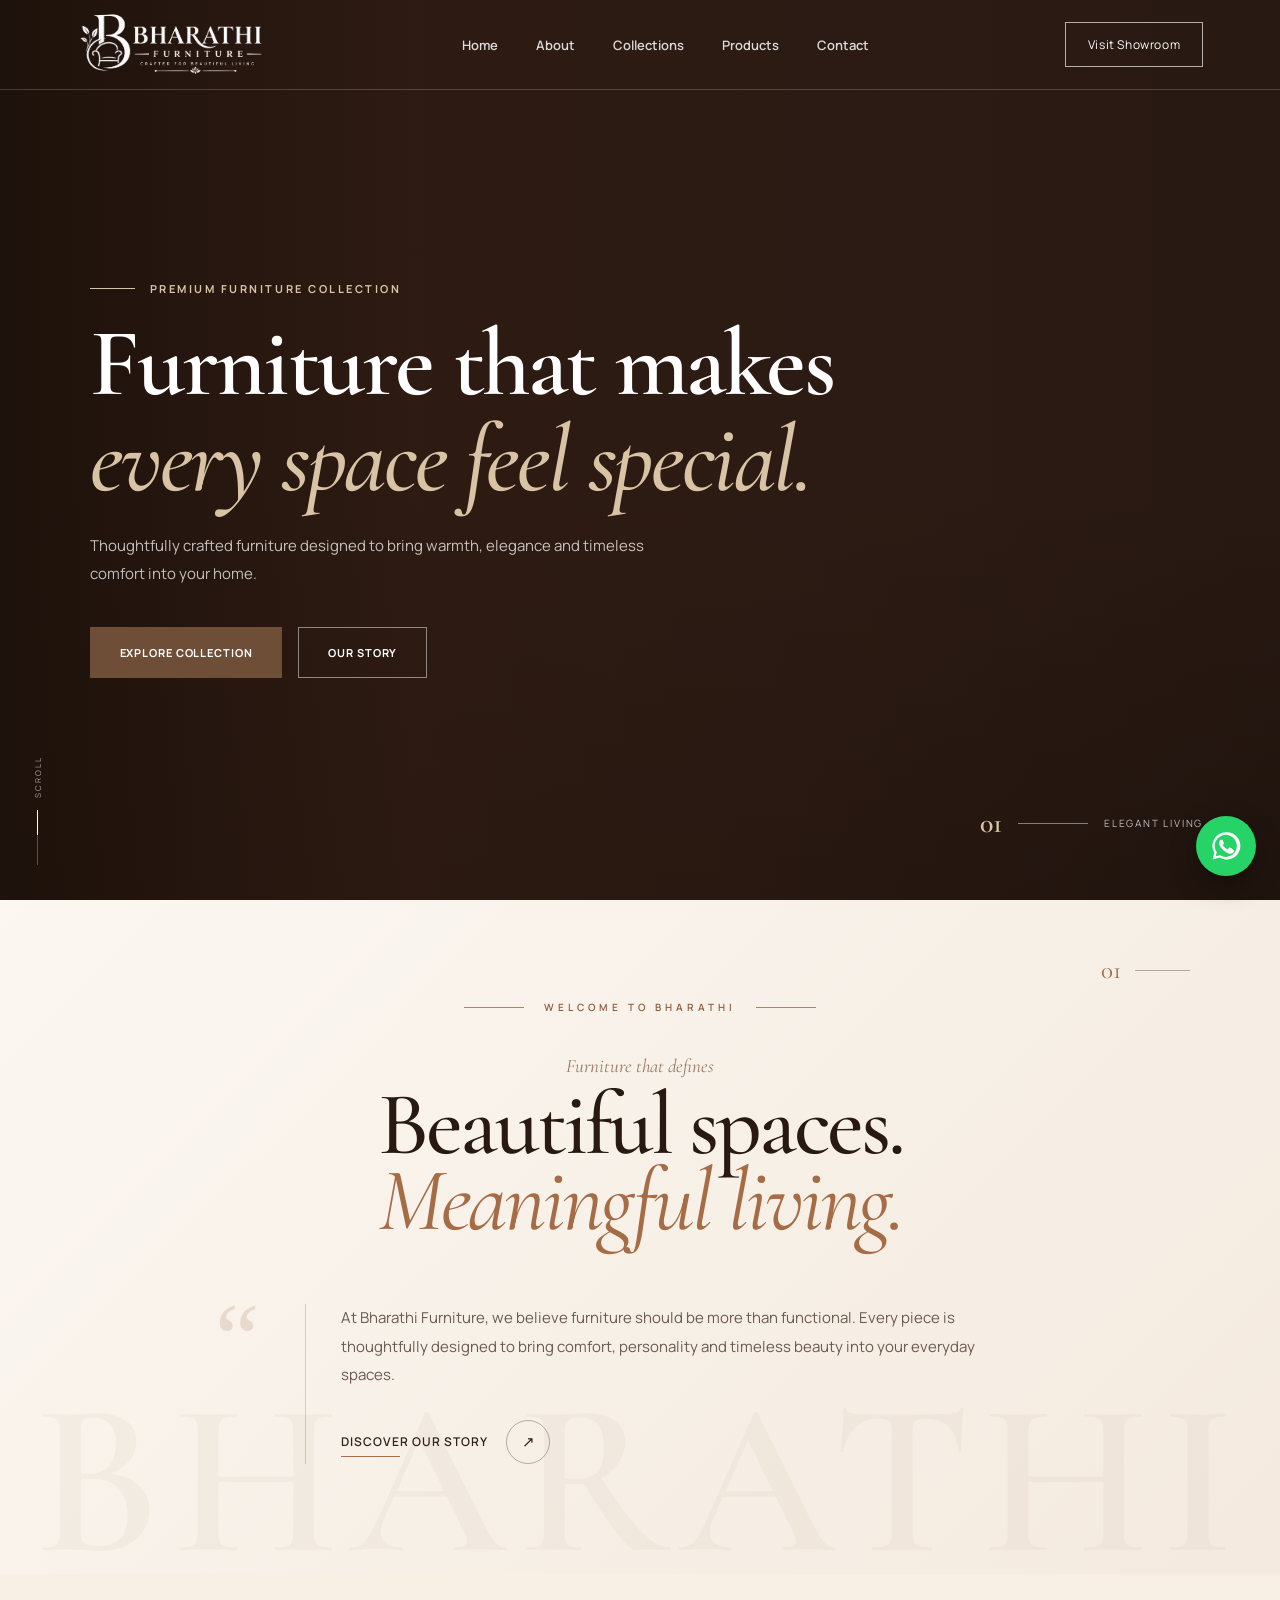
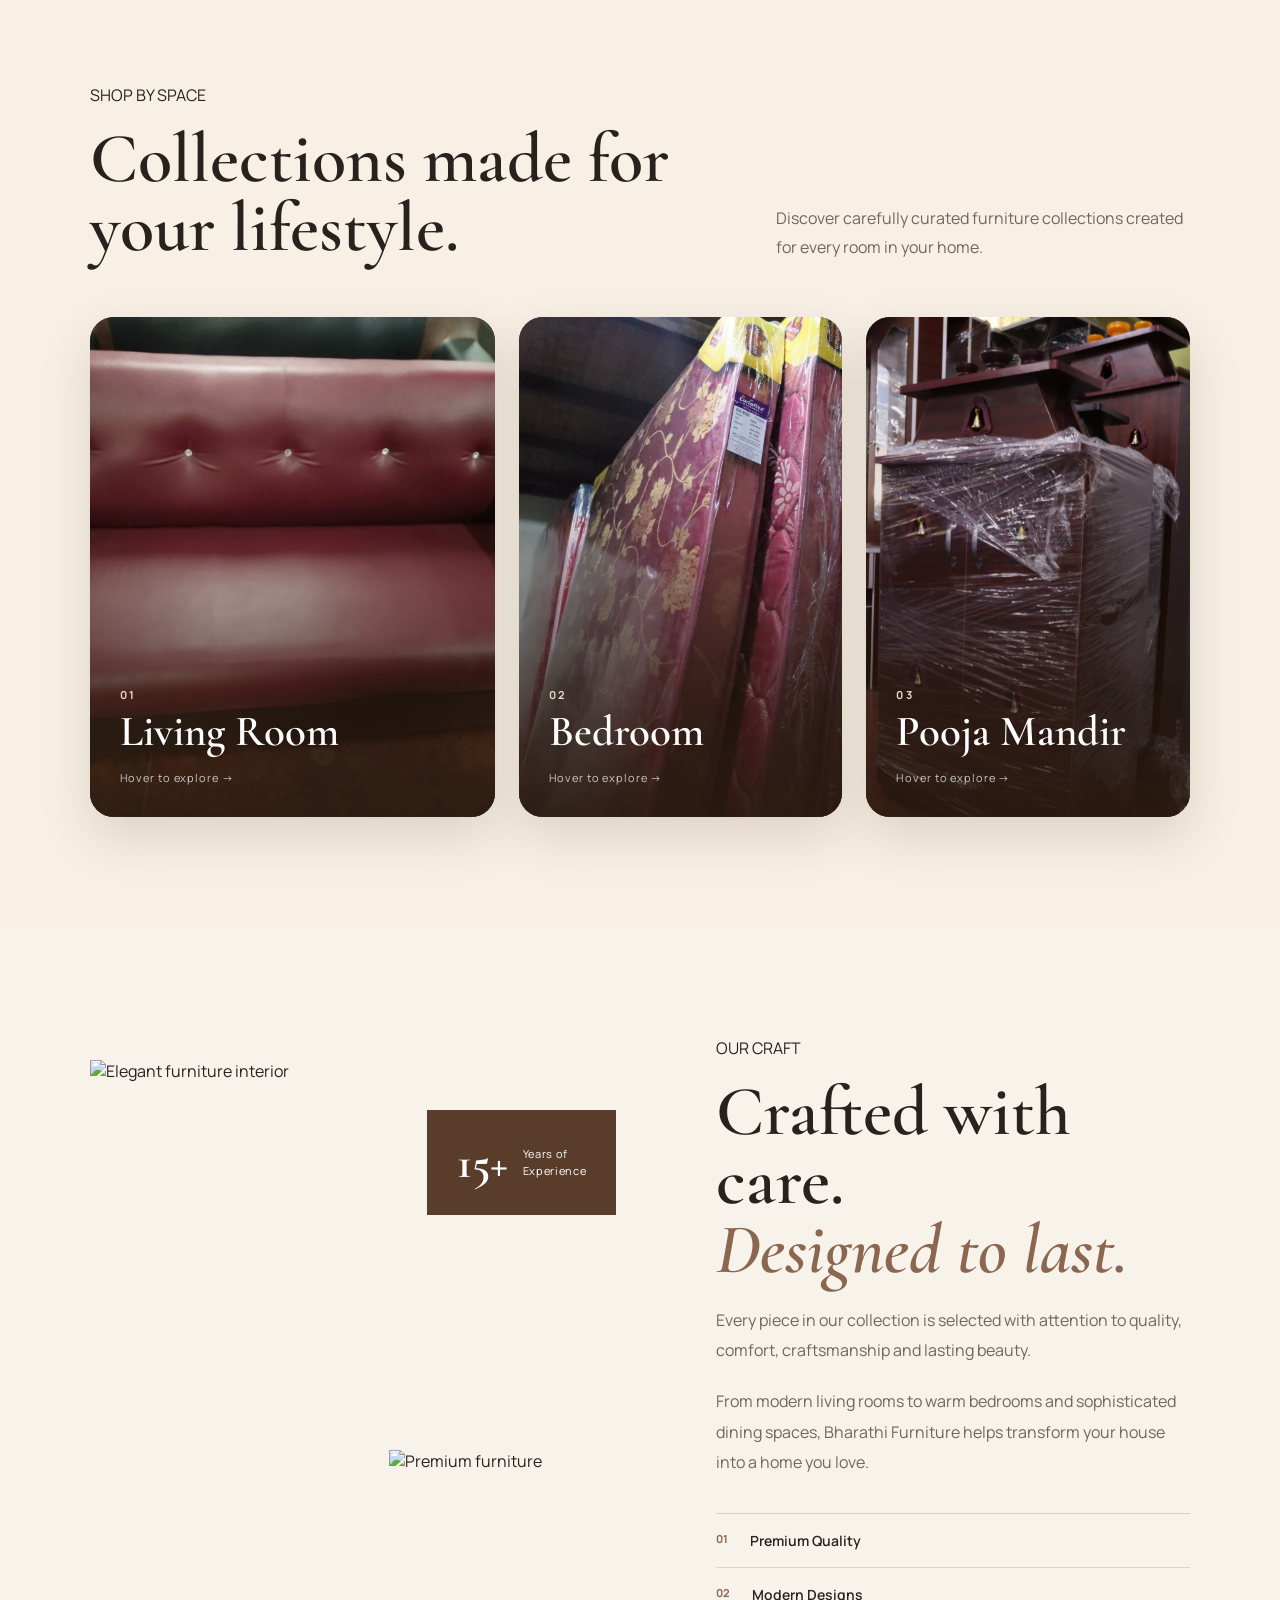
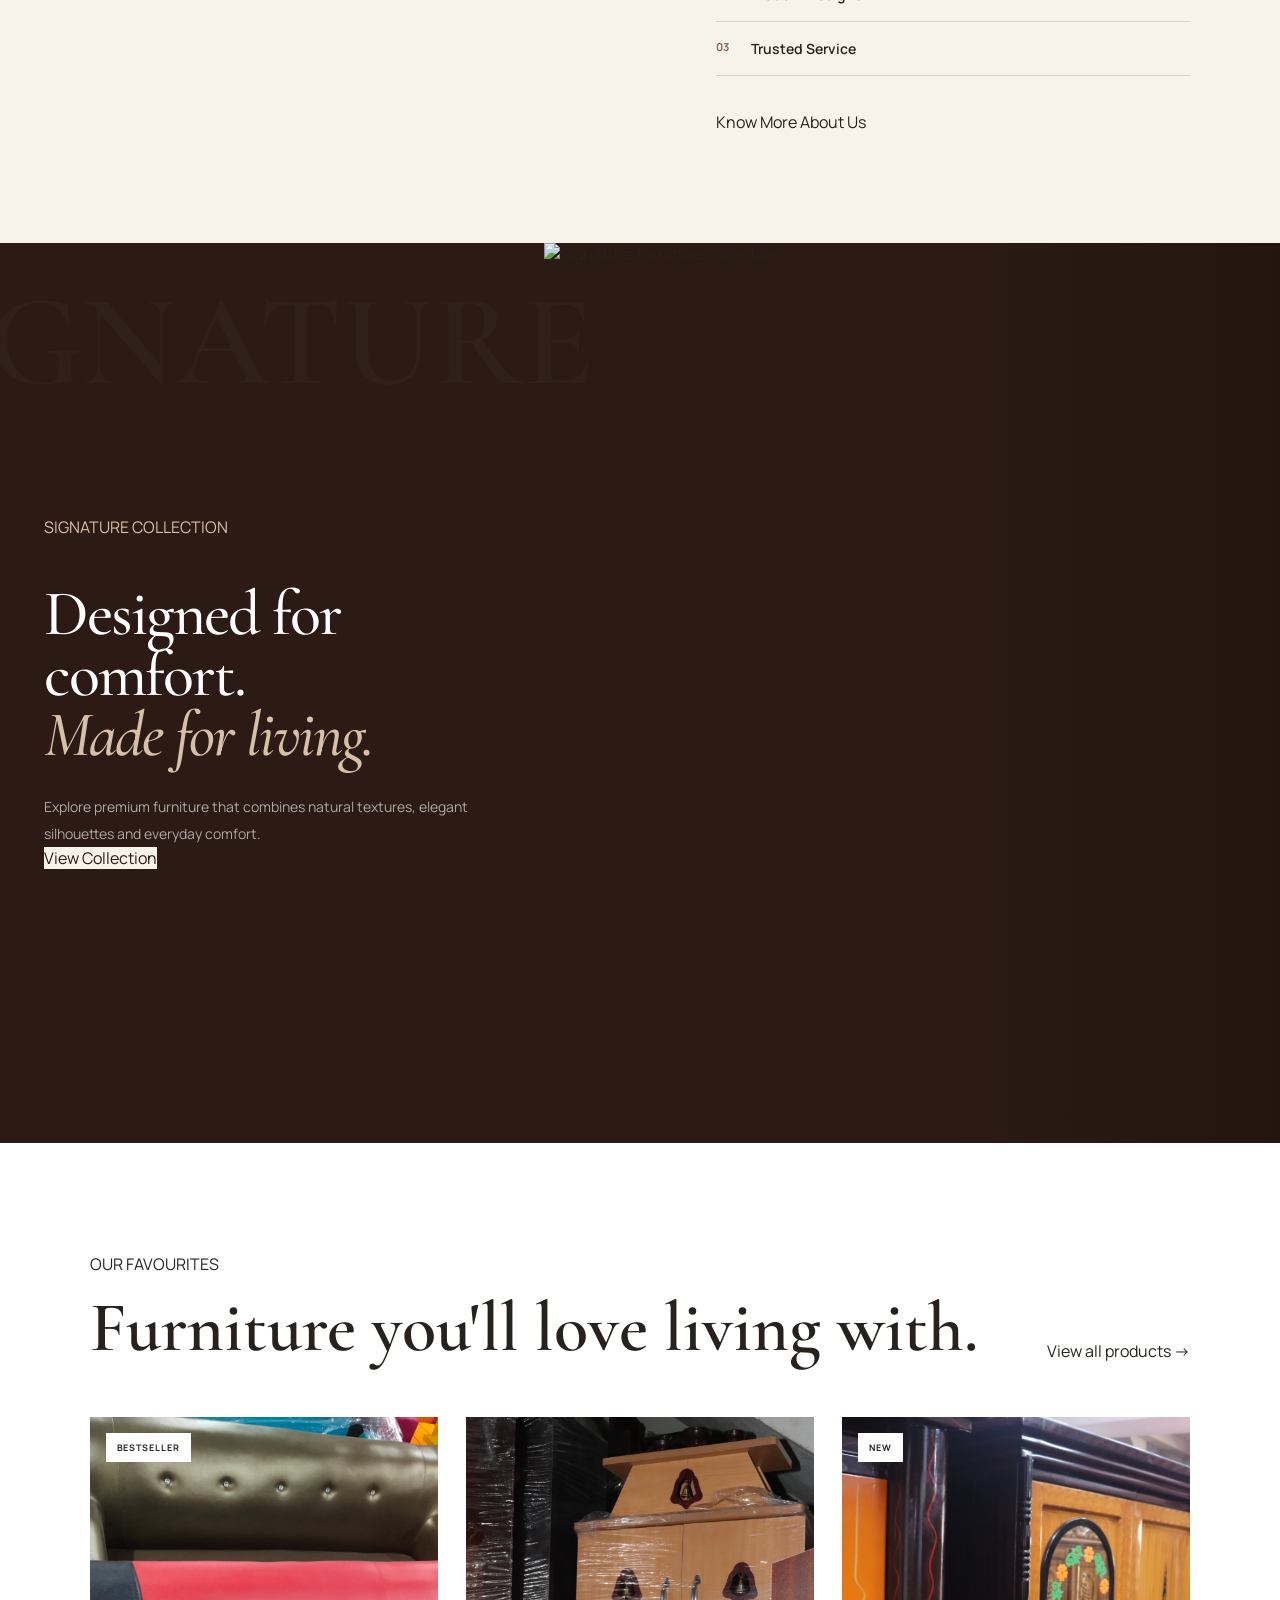
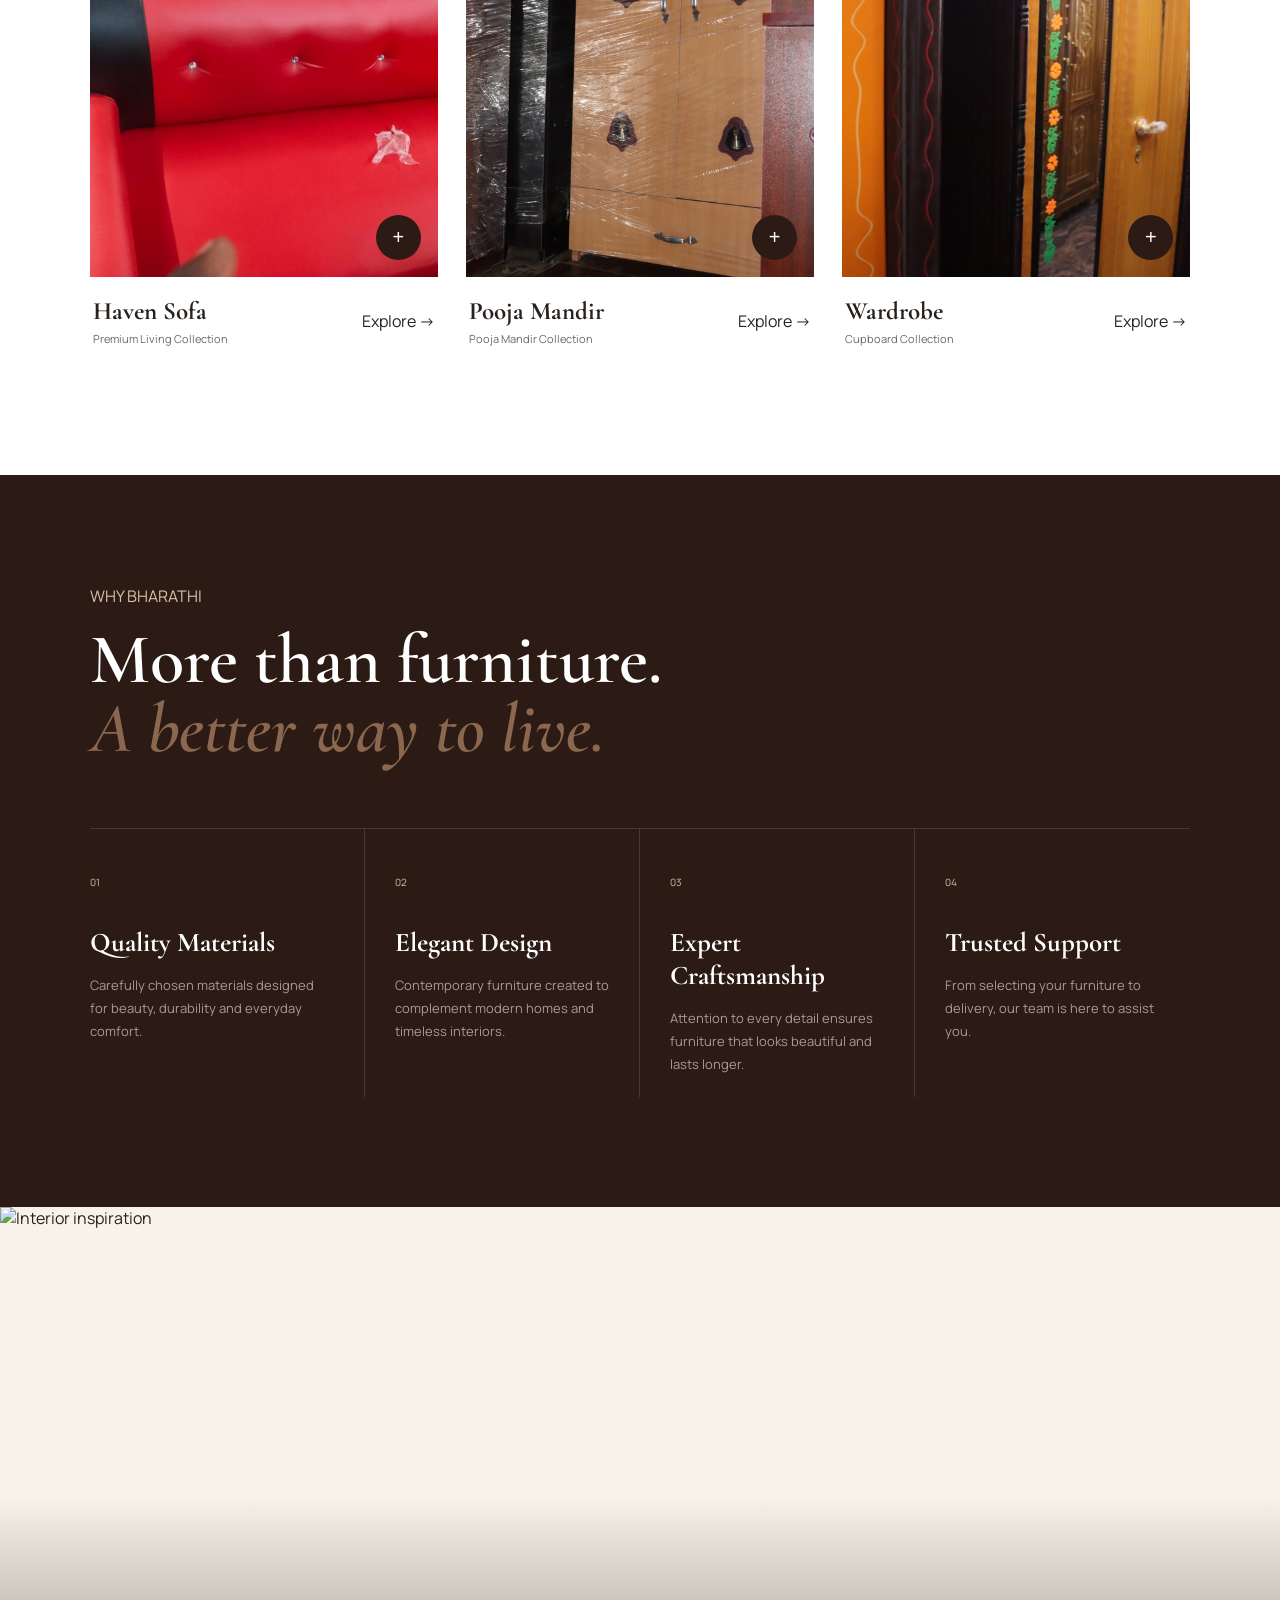
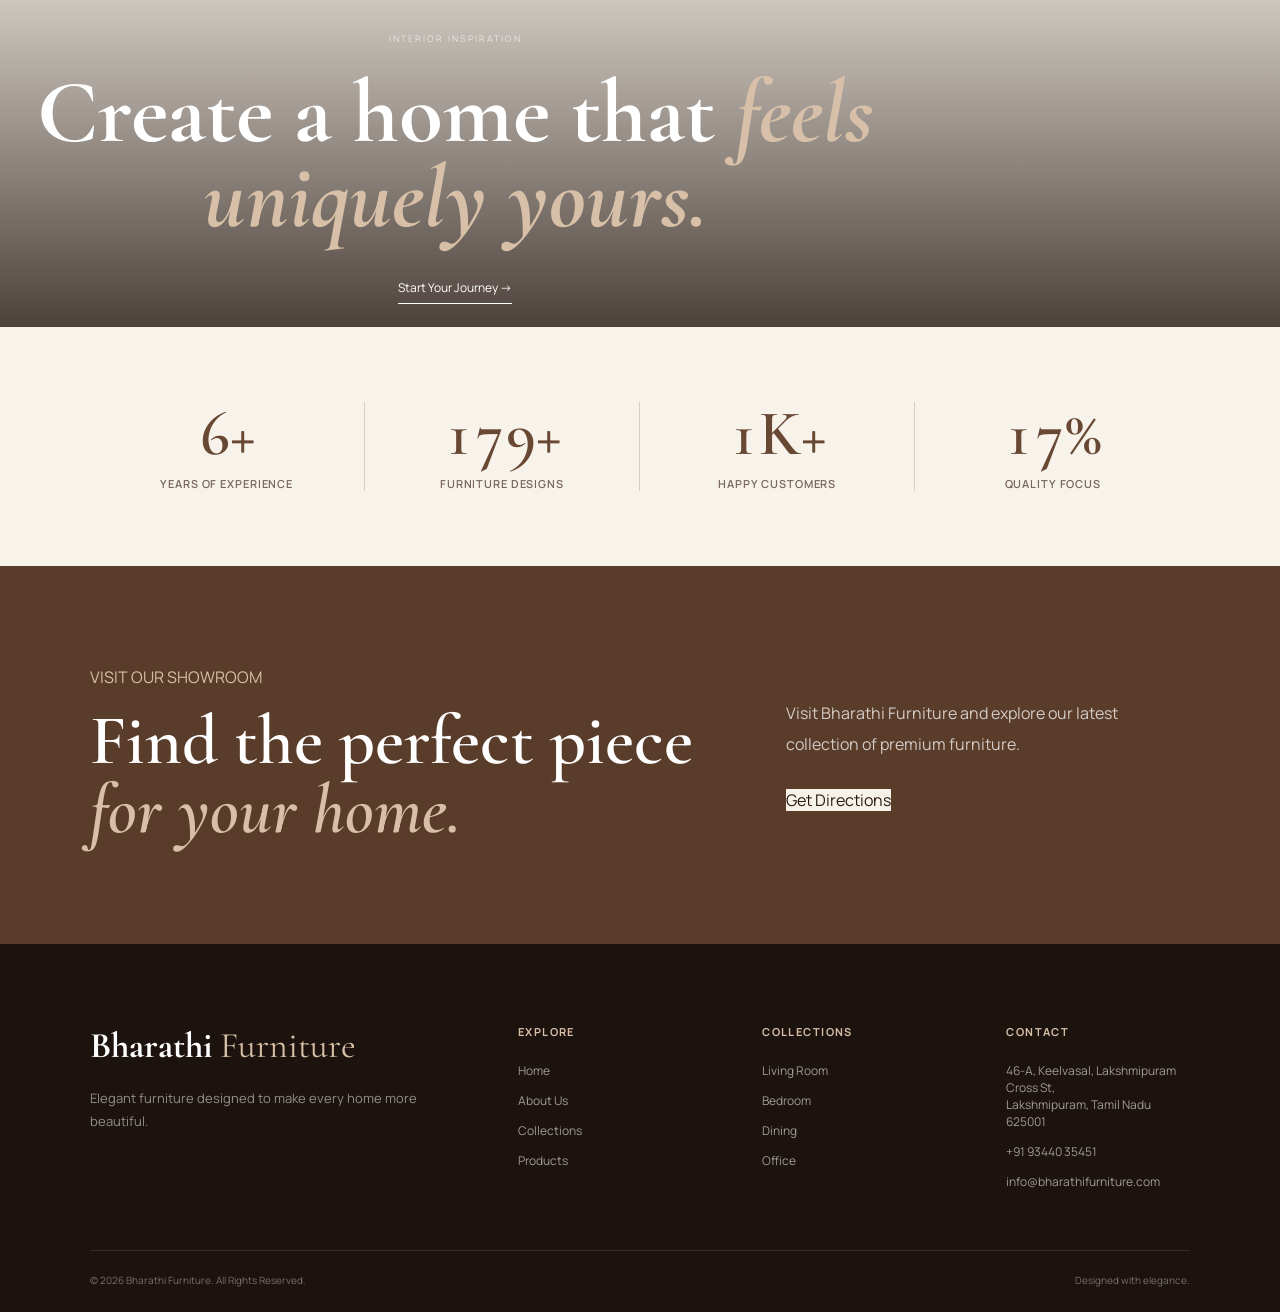
==== commit 998dd0a6: "pic add" ====
--- a/index.html
+++ b/index.html
@@ -304,7 +304,7 @@
         <div class="category-flip-front">
 
           <img
-            src="https://images.unsplash.com/photo-1616486338812-3dadae4b4ace?auto=format&fit=crop&w=1000&q=85"
+            src="image/bed.jpeg"
             alt="Bedroom furniture"
           />
 
@@ -373,7 +373,7 @@
 
 
     <!-- =========================
-         DINING
+         POOJA MANDIR
     ========================== -->
 
     <article class="category-flip-card">
@@ -384,8 +384,8 @@
         <div class="category-flip-front">
 
           <img
-            src="https://images.unsplash.com/photo-1617806118233-18e1de247200?auto=format&fit=crop&w=1000&q=85"
-            alt="Dining furniture"
+            src="./image/poojamandir6.jpeg"
+            alt="Pooja Mandir furniture"
           />
 
           <div class="category-front-overlay"></div>
@@ -395,7 +395,7 @@
             <span>03</span>
 
             <h3>
-              Dining
+              Pooja Mandir
             </h3>
 
             <small>
@@ -417,24 +417,24 @@
           <div>
 
             <span class="category-back-label">
-              DINING COLLECTION
+              POOJA MANDIR COLLECTION
             </span>
 
             <h3>
-              Dining
+              Pooja Mandir
             </h3>
 
             <p>
-              Make every meal more memorable with dining tables,
-              comfortable chairs, benches and stylish dining
-              storage furniture.
+             Wooden Mandir for Home | Designer Pooja Mandirs Online –
+              The Mandir Store. Premium wooden mandir for home with 
+              storage, doors and LED lighting.
             </p>
 
             <div class="category-back-items">
-              <span>Dining Tables</span>
-              <span>Chairs</span>
-              <span>Benches</span>
+              <span>Pooja Mandir</span>
               <span>Storage</span>
+              <span>LED Lighting</span>
+              <span>Doors</span>
             </div>
 
           </div>
@@ -604,19 +604,19 @@
   </article>
 
 
-  <!-- BEDROOM -->
+  <!-- pooja mandir -->
   <article class="product-card">
 
     <div class="product-image">
 
       <img
-        src="https://images.unsplash.com/photo-1505693416388-ac5ce068fe85?auto=format&fit=crop&w=900&q=85"
-        alt="Luxury bed"
+        src="./image/poojamandir5.jpeg"
+        alt="Luxury pooja mandir"
       />
 
       <button
         type="button"
-        onclick="window.location.href='products.html?category=bedroom'"
+        onclick="window.location.href='products.html?category=pooja-mandir'"
       >
         +
       </button>
@@ -626,11 +626,11 @@
     <div class="product-info">
 
       <div>
-        <h3>Serene Bed</h3>
-        <p>Bedroom Collection</p>
-      </div>
-
-      <a href="products.html?category=bedroom">
+        <h3>Pooja Mandir</h3>
+        <p>Pooja Mandir Collection</p>
+      </div>
+
+      <a href="products.html?category=pooja-mandir">
         Explore →
       </a>
 
@@ -646,13 +646,13 @@
       <span class="product-tag">NEW</span>
 
       <img
-        src="https://images.unsplash.com/photo-1604578762246-41134e37f9cc?auto=format&fit=crop&w=900&q=85"
-        alt="Dining table"
+        src="image/wardrobe1.jpeg"
+        alt="Wardrobe"
       />
 
       <button
         type="button"
-        onclick="window.location.href='products.html?category=dining'"
+        onclick="window.location.href='products.html?category=wardrobe'"
       >
         +
       </button>
@@ -662,8 +662,8 @@
     <div class="product-info">
 
       <div>
-        <h3>Oak Dining</h3>
-        <p>Dining Collection</p>
+        <h3>Wardrobe</h3>
+        <p>Cupboard Collection</p>
       </div>
 
       <a href="products.html?category=dining">
--- a/style.css
+++ b/style.css
@@ -6653,7 +6653,7 @@
   position: relative;
 
   padding:
-    120px 7%;
+    60px 7%;
 
   overflow: hidden;
 
@@ -6852,7 +6852,7 @@
   grid-template-columns:
     1.35fr 0.65fr;
 
-  min-height: 600px;
+  min-height: 300px;
 }
 
 
@@ -6863,7 +6863,7 @@
 .showroom-map {
   position: relative;
 
-  min-height: 600px;
+  min-height: 500px;
 
   overflow: hidden;
 
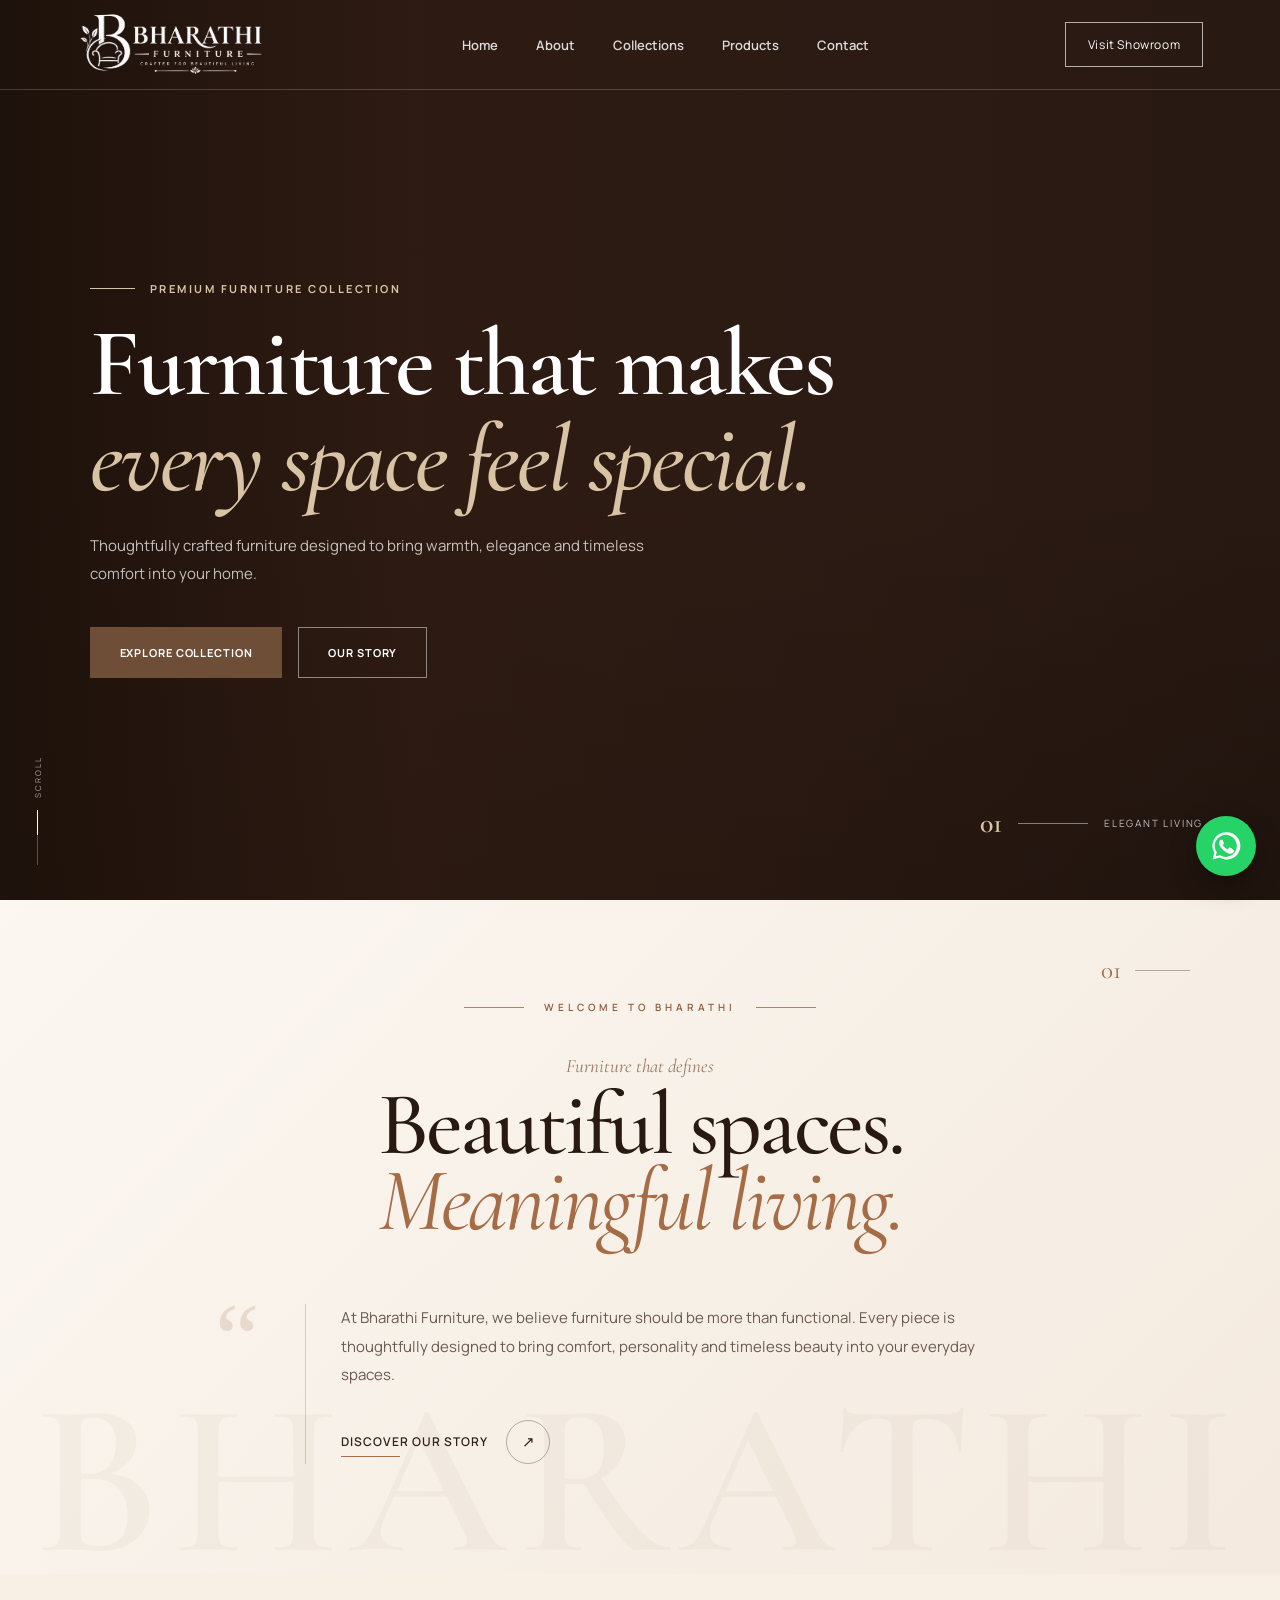
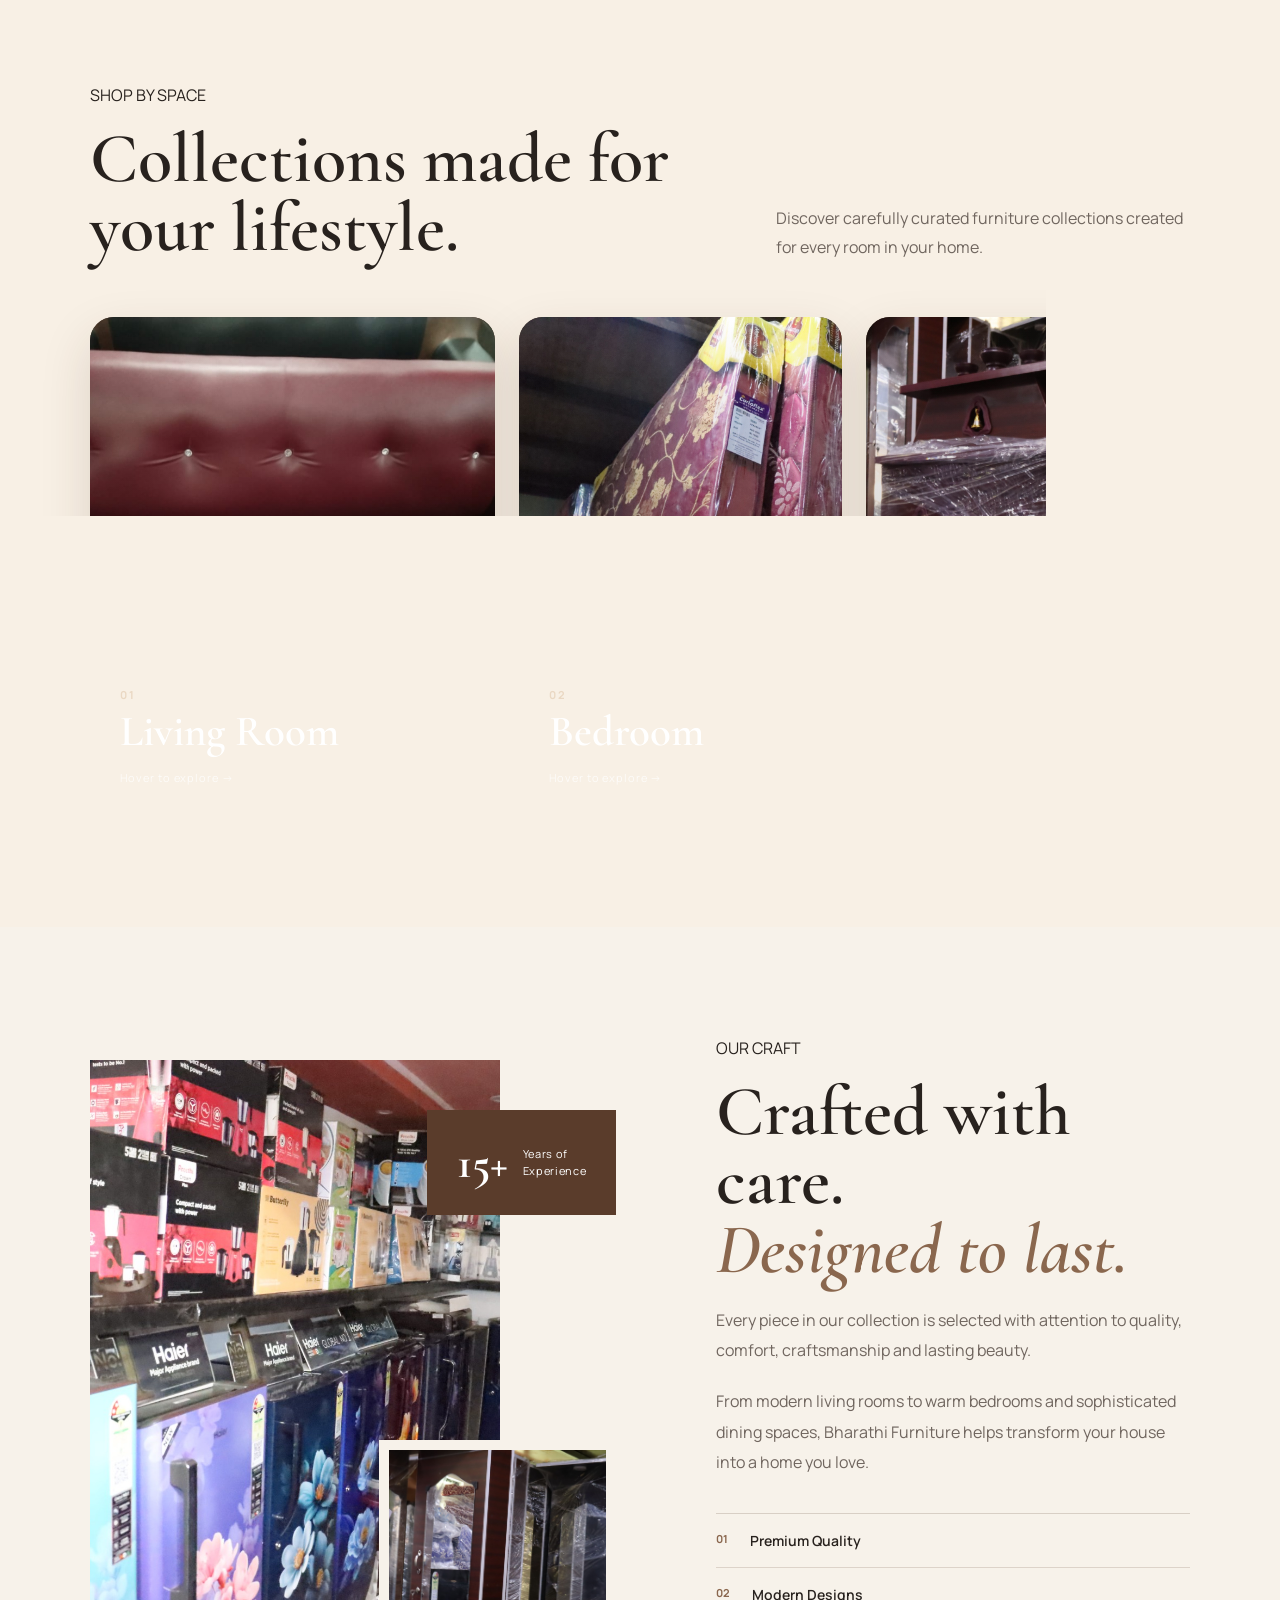
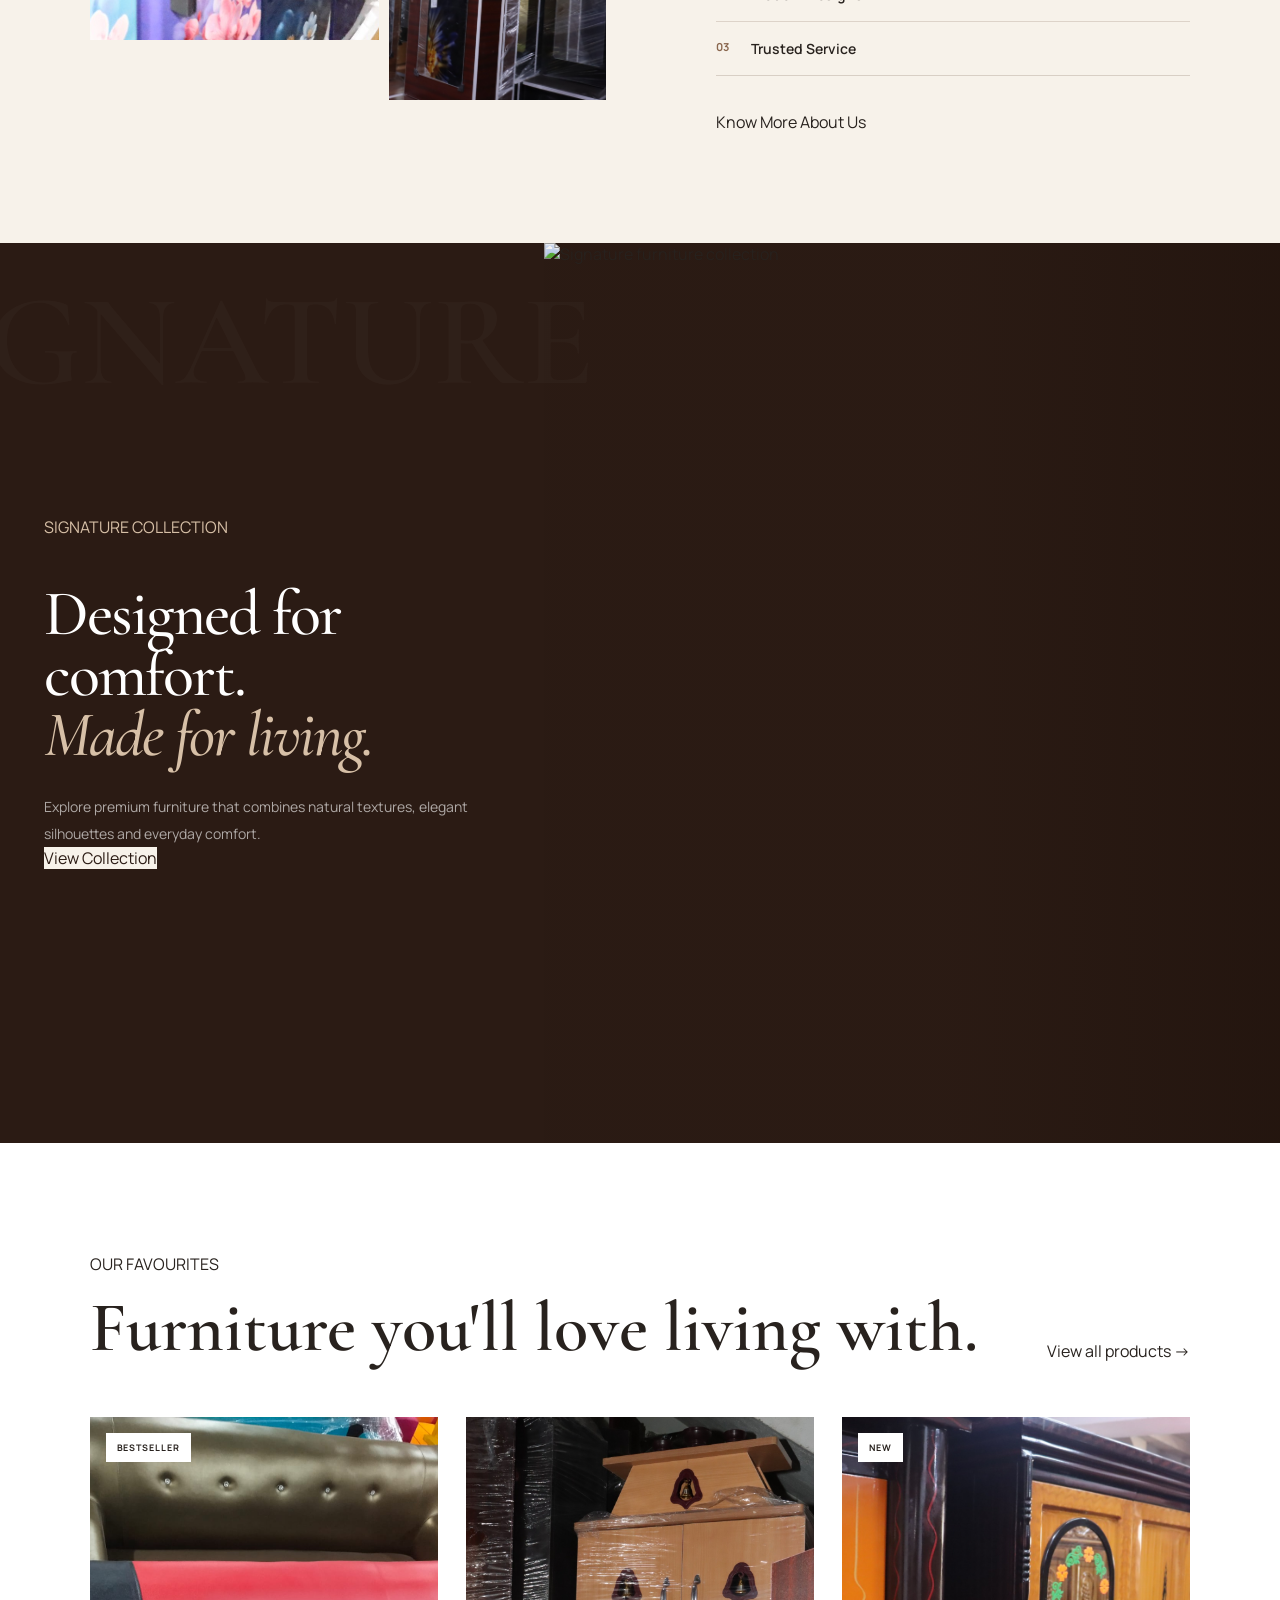
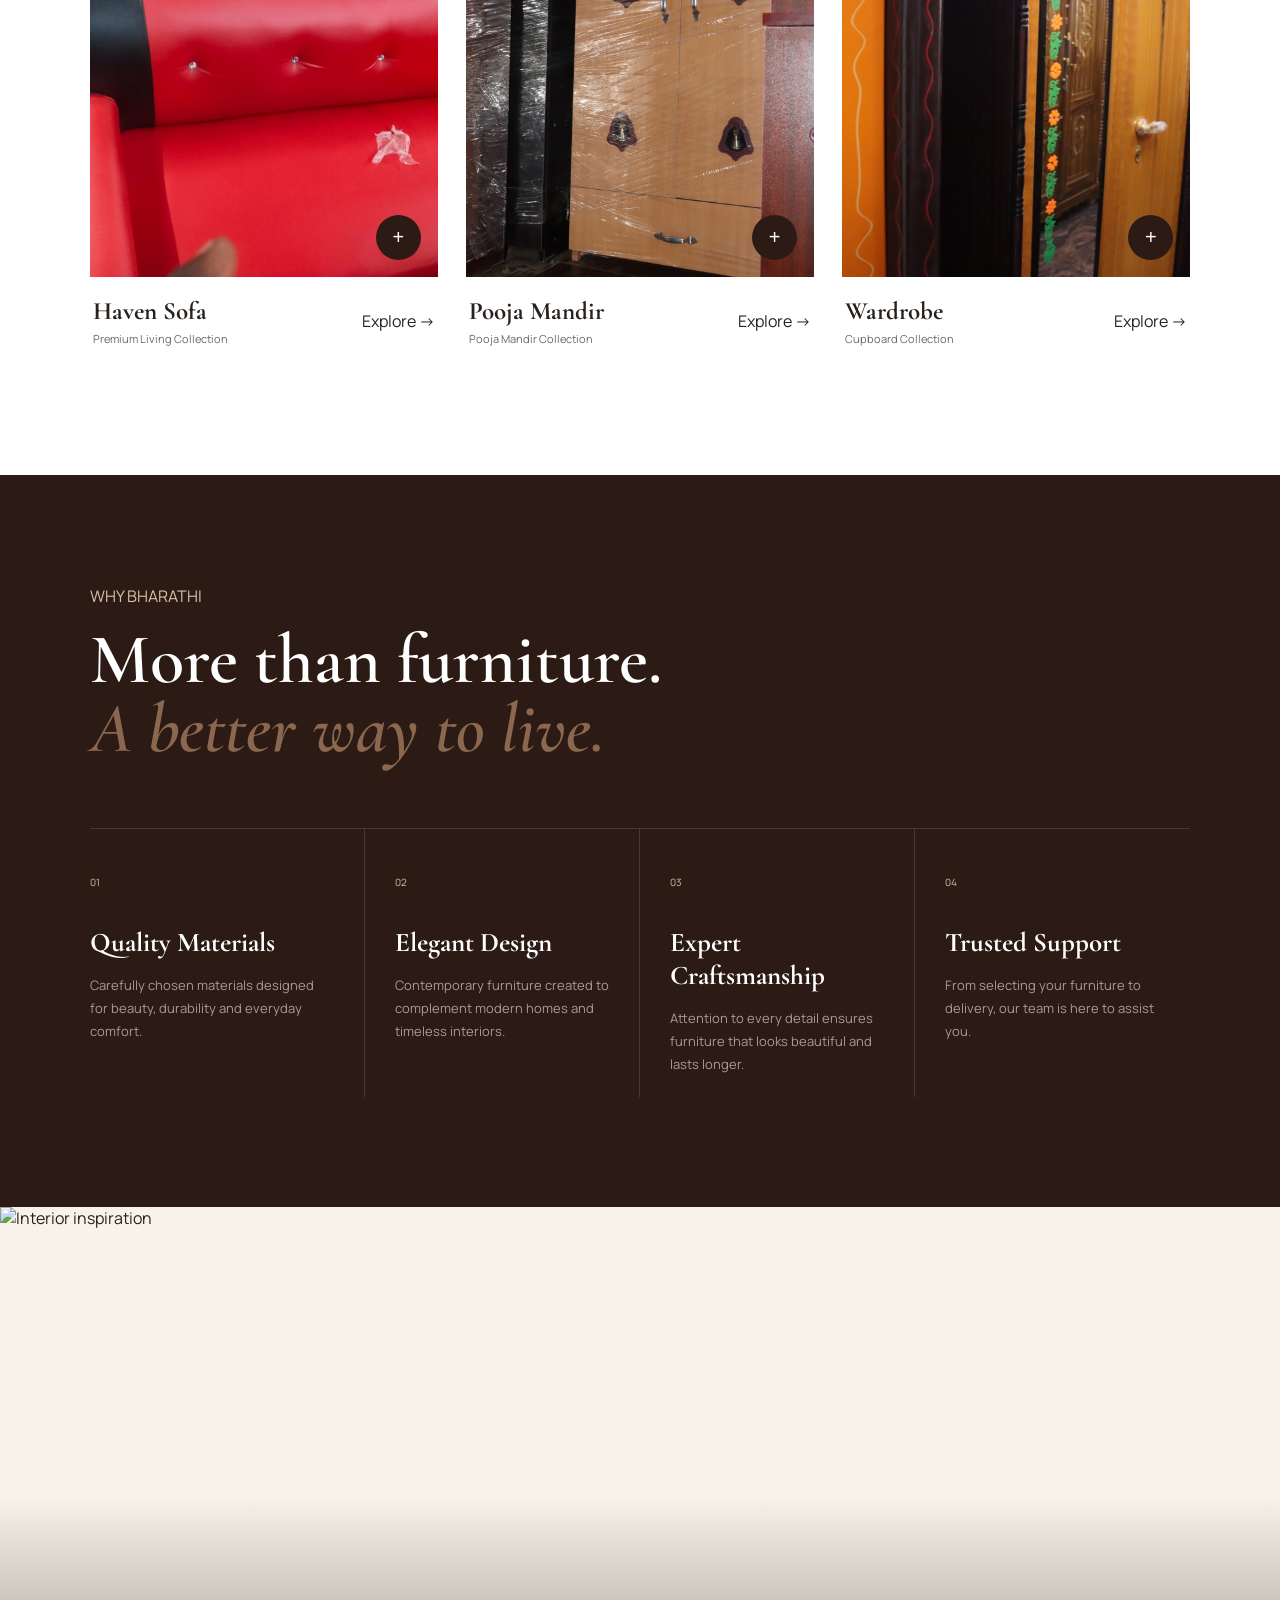
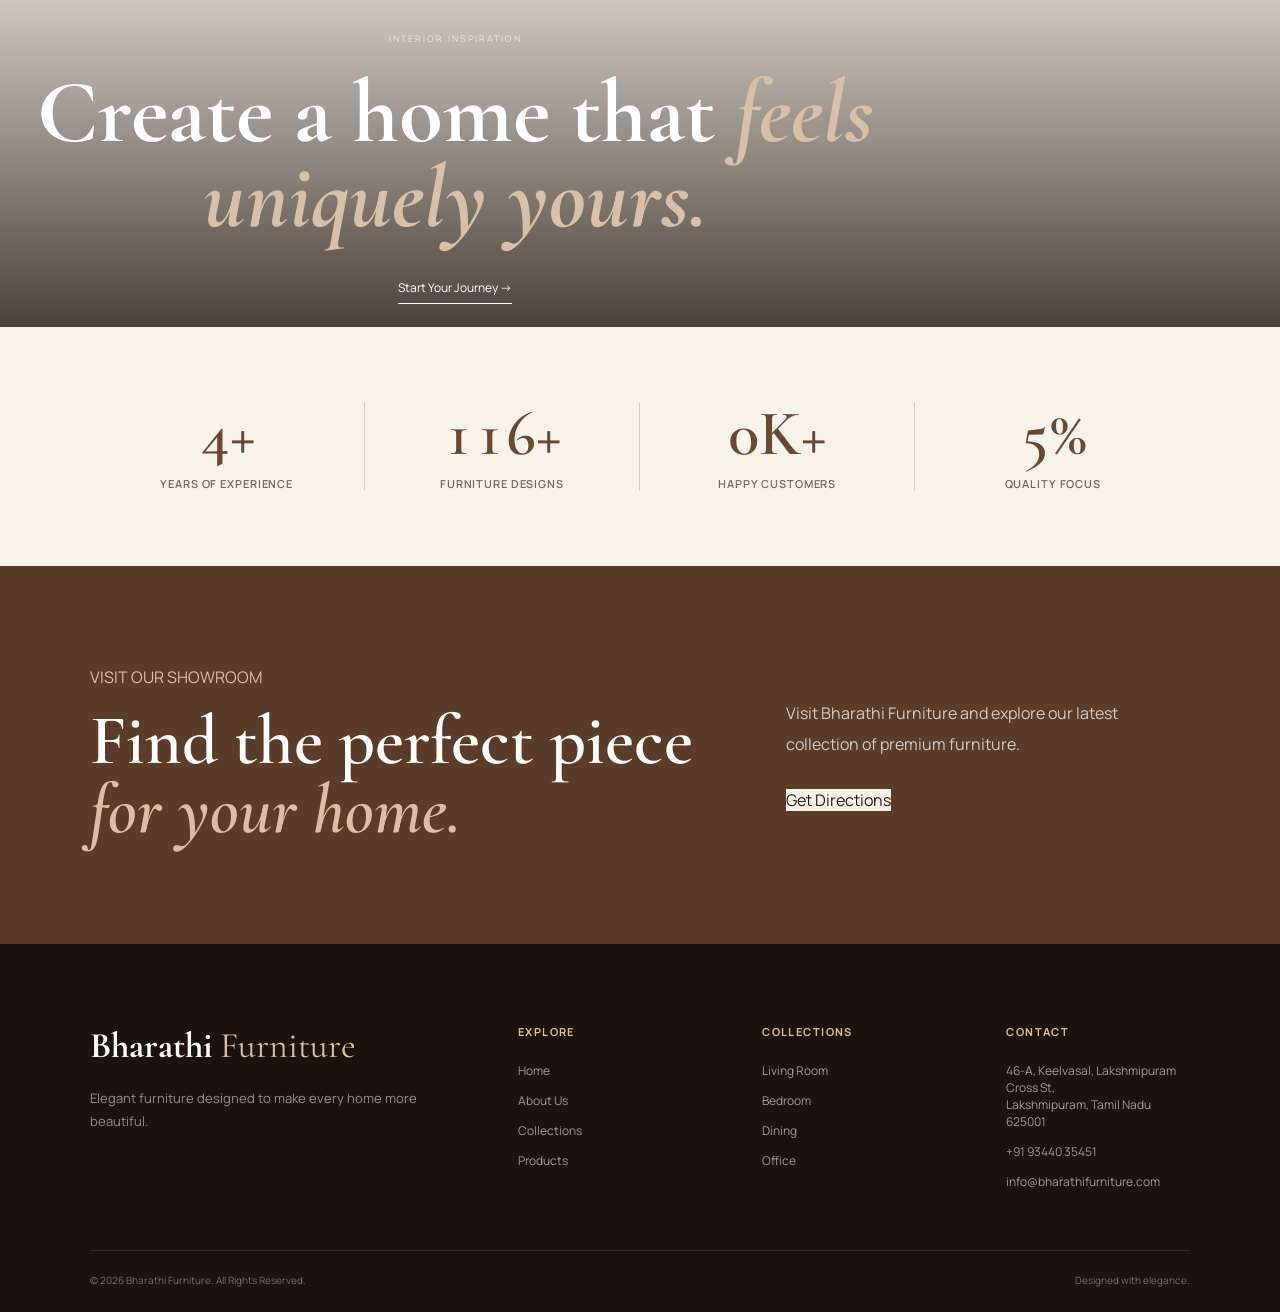
==== commit 76348a7f: "img" ====
--- a/index.html
+++ b/index.html
@@ -461,14 +461,14 @@
     <div class="about-image-wrap">
       <div class="about-image-main">
         <img
-          src="https://images.unsplash.com/photo-1600210492486-724fe5c67fb0?auto=format&fit=crop&w=1200&q=85"
+          src="./image/interior1.jpeg"
           alt="Elegant furniture interior"
         />
       </div>
 
       <div class="about-small-image">
         <img
-          src="https://images.unsplash.com/photo-1618221195710-dd6b41faaea6?auto=format&fit=crop&w=800&q=85"
+          src="./image/dressingtable1.jpeg"
           alt="Premium furniture"
         />
       </div>
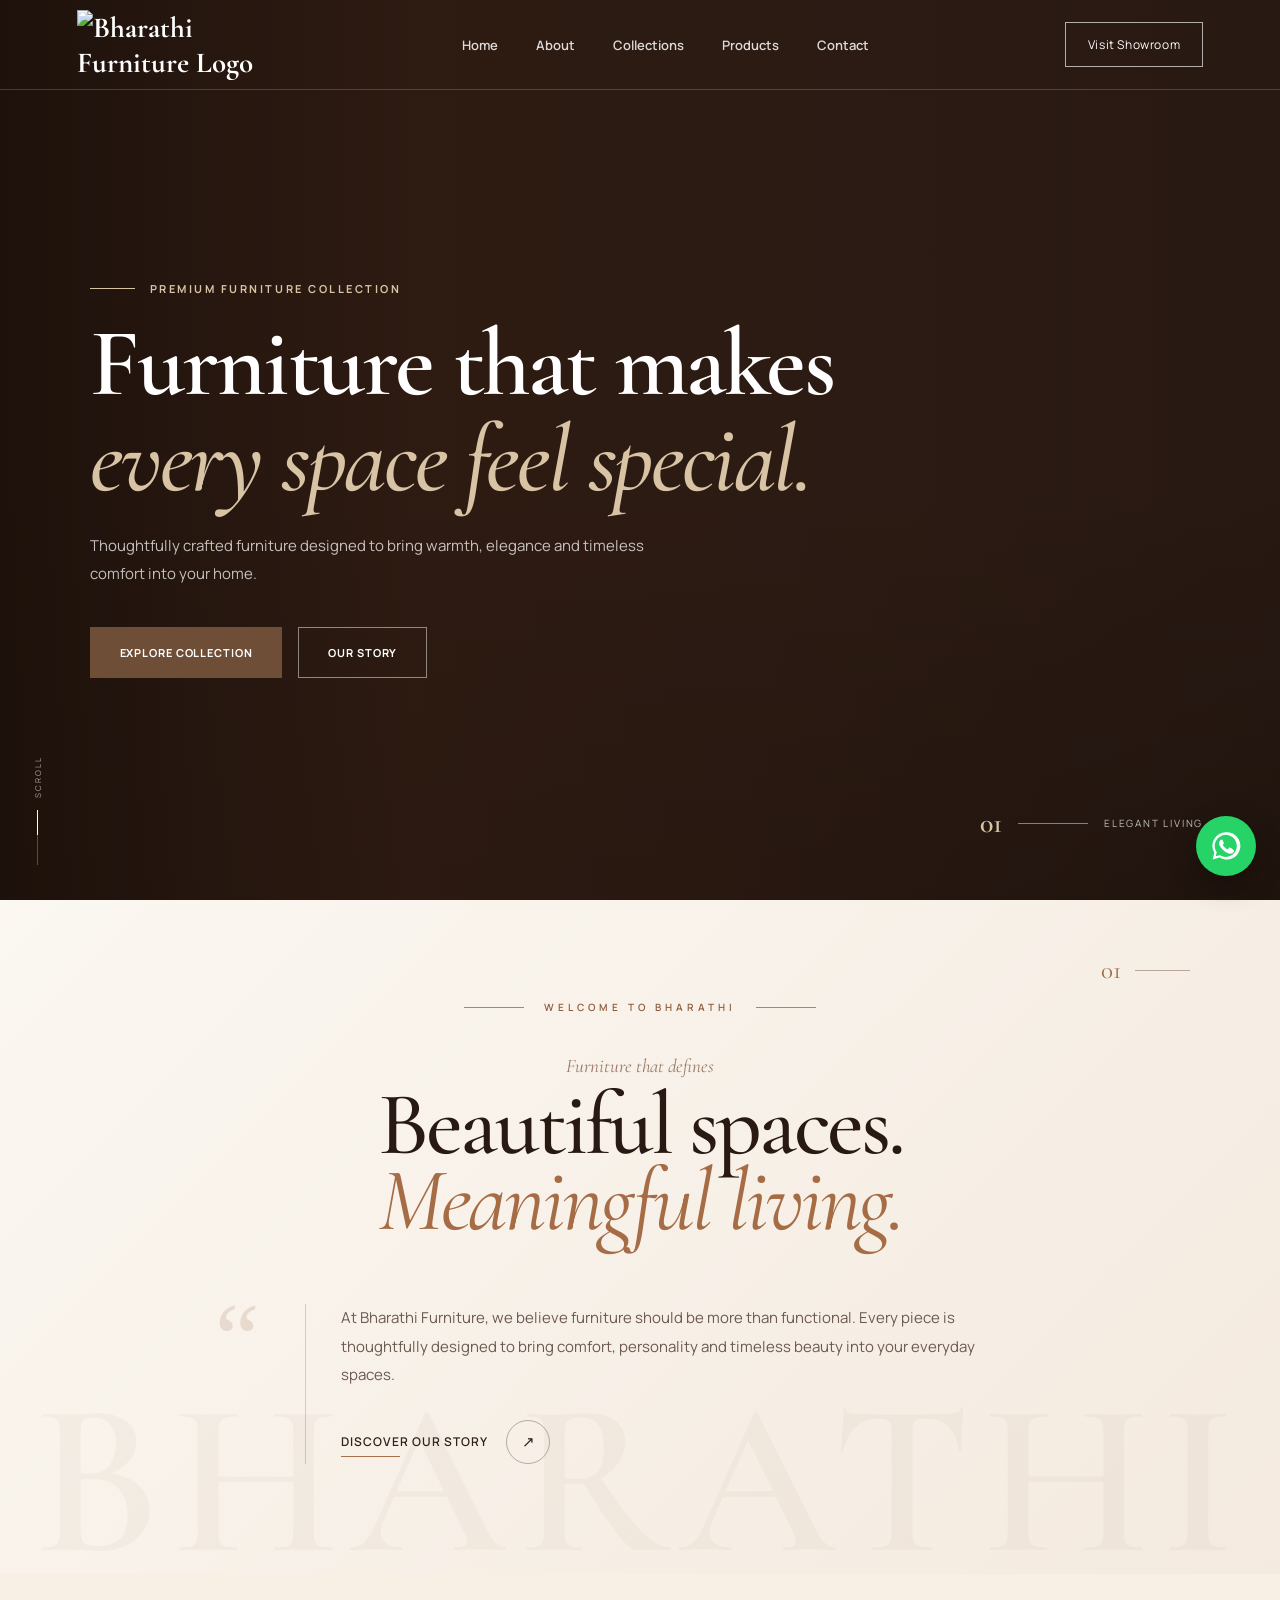
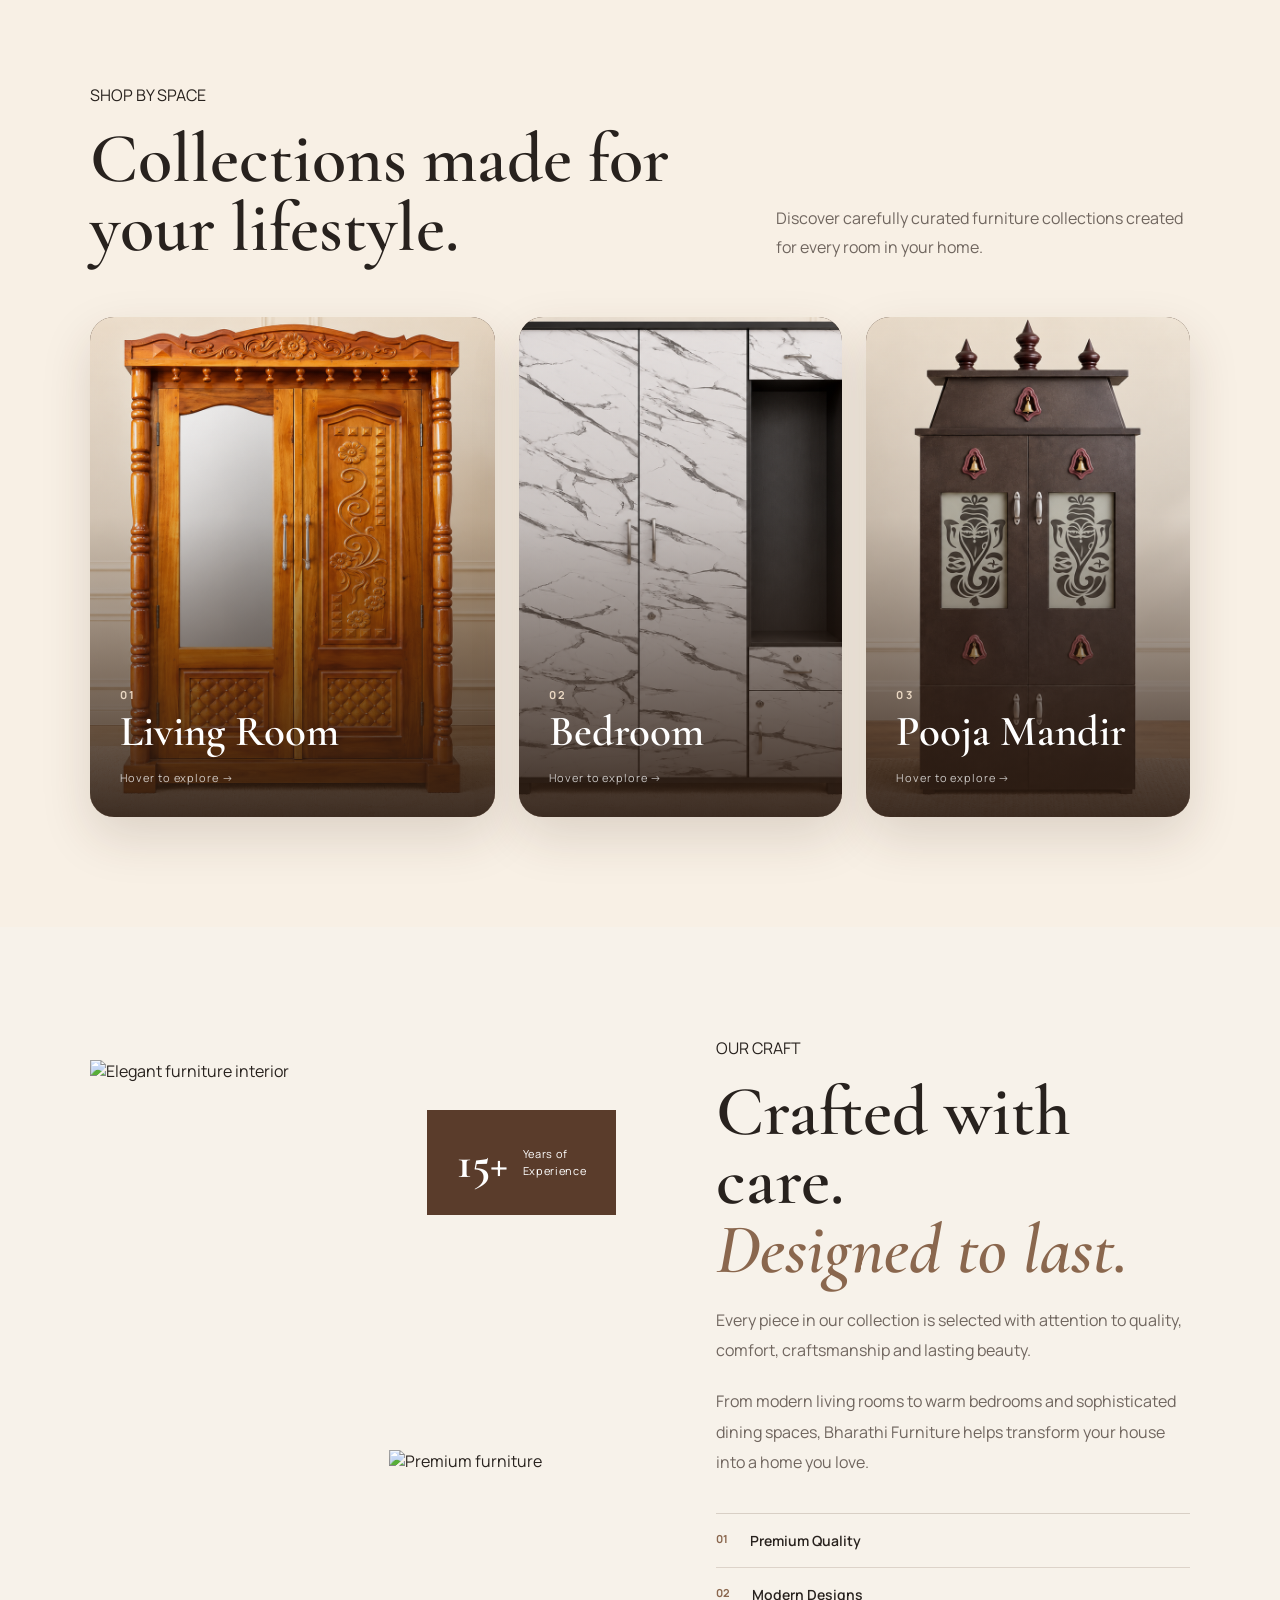
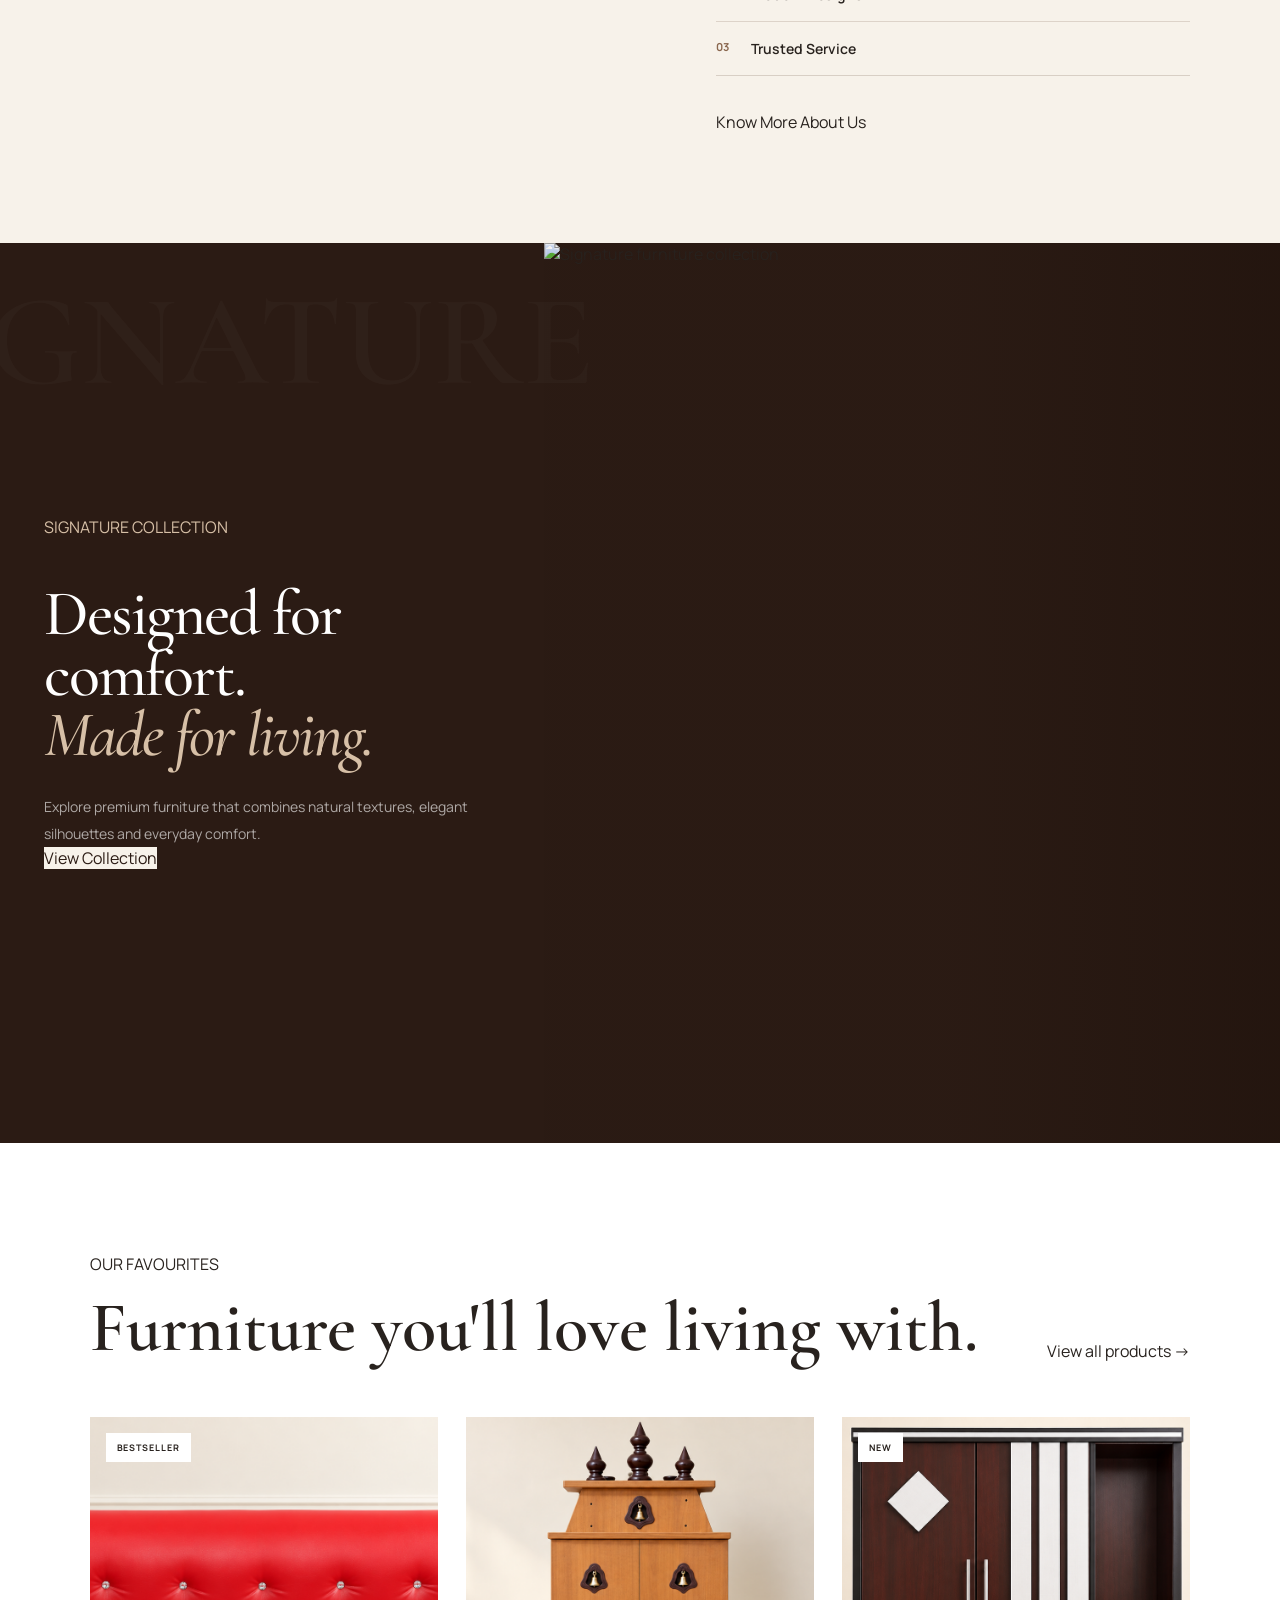
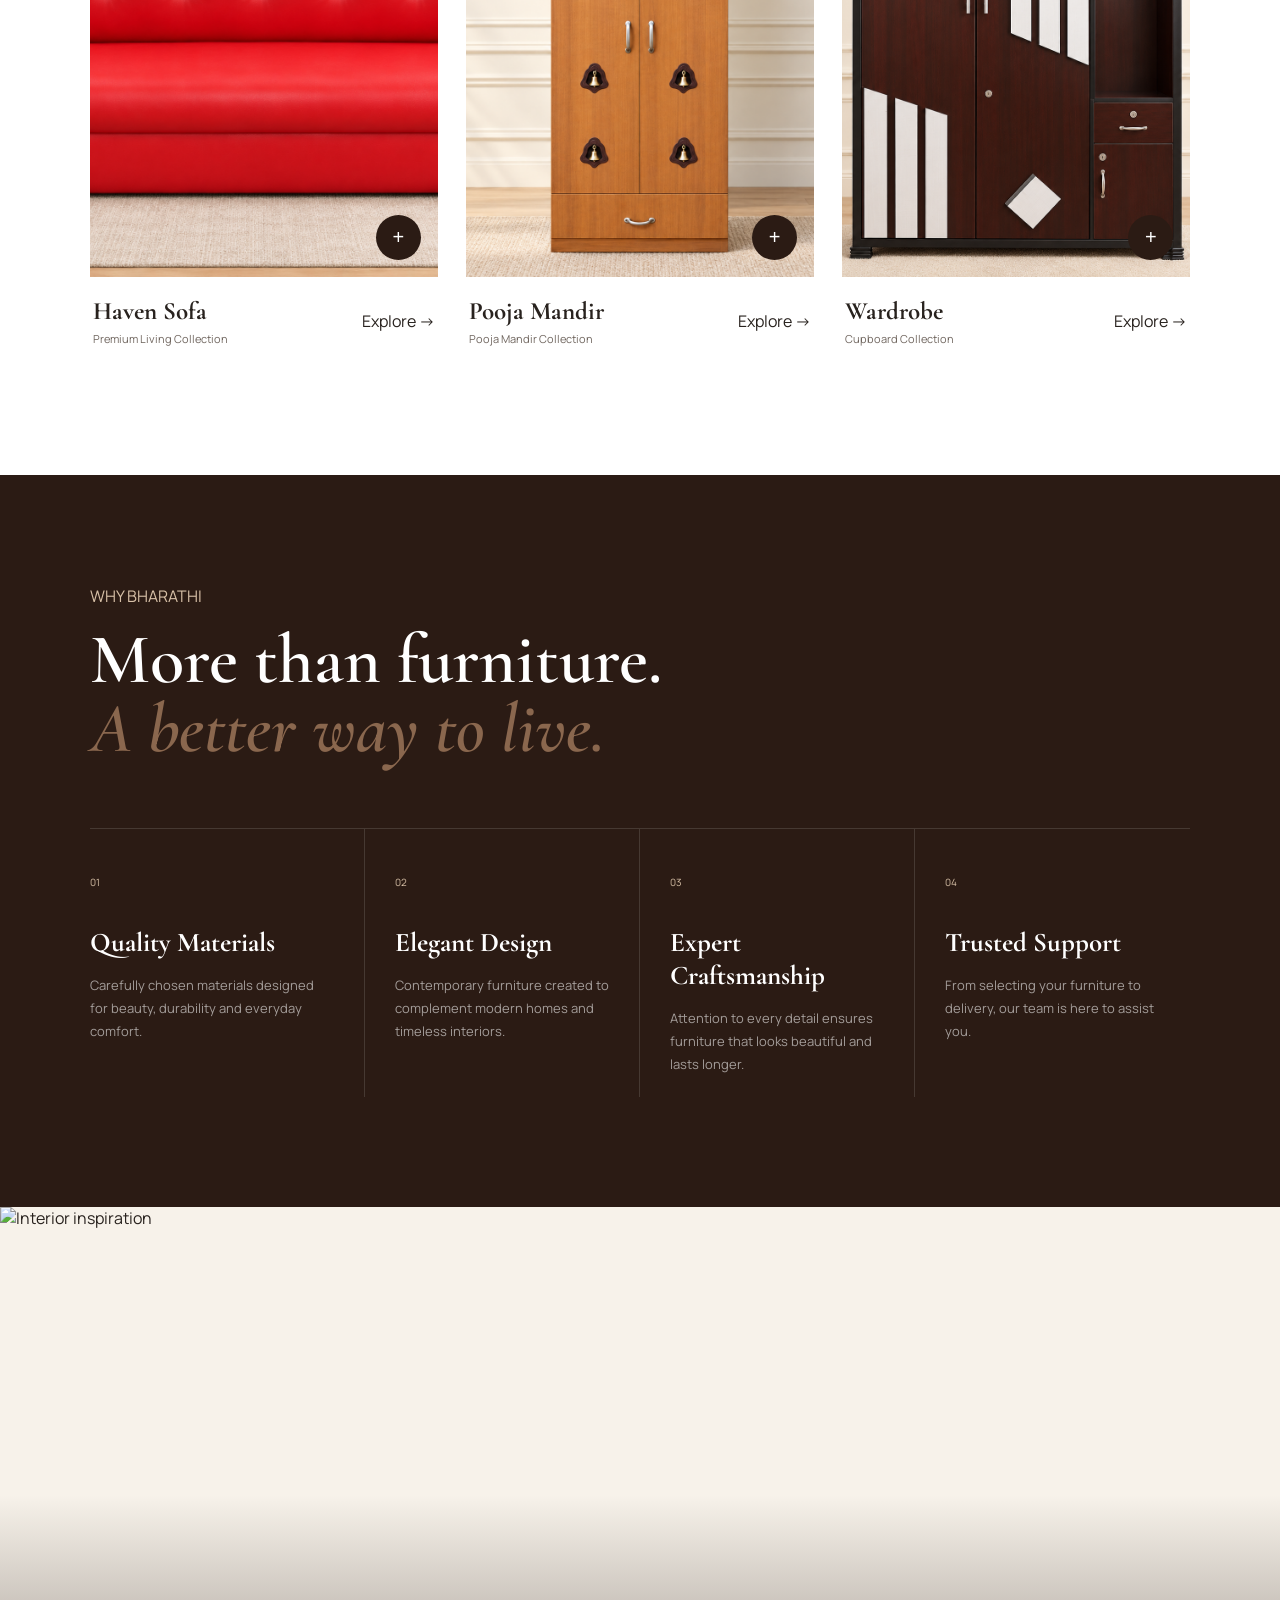
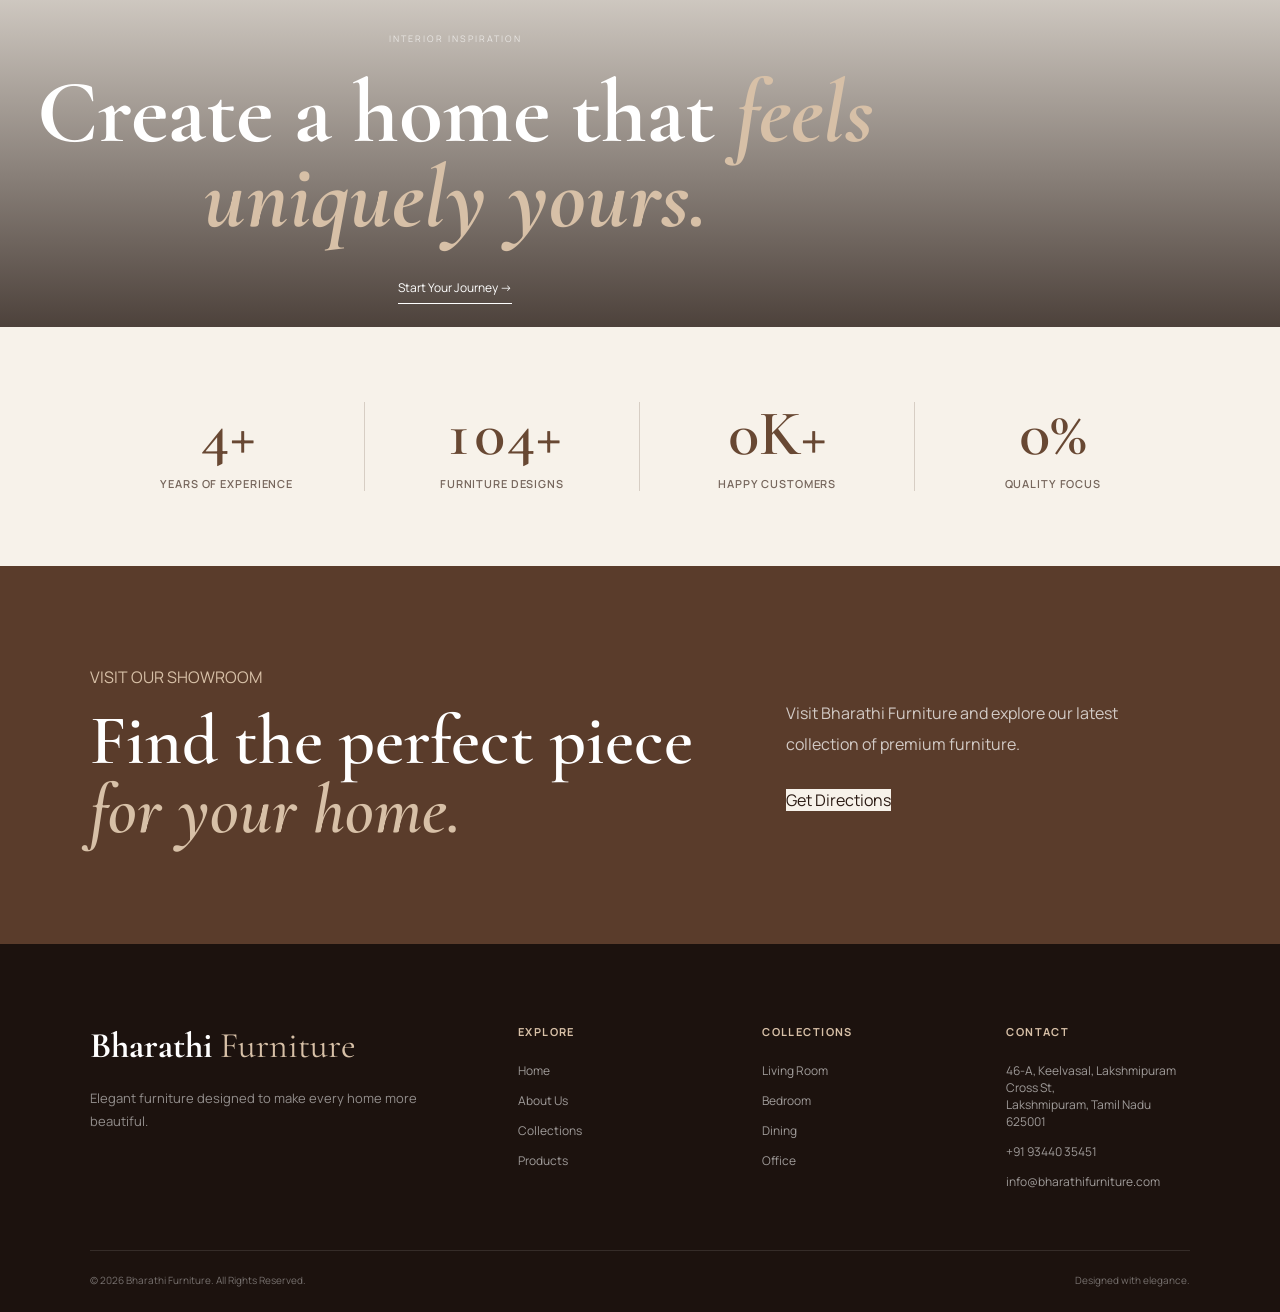
==== commit a234f689: "img" ====
--- a/index.html
+++ b/index.html
@@ -229,7 +229,7 @@
         <div class="category-flip-front">
 
           <img
-            src="./image/sofa1.jpeg"
+            src="./image/cupboard.png"
             alt="Living room furniture"
           />
 
@@ -304,7 +304,7 @@
         <div class="category-flip-front">
 
           <img
-            src="image/bed.jpeg"
+            src="image/wardrobe.png"
             alt="Bedroom furniture"
           />
 
@@ -384,7 +384,7 @@
         <div class="category-flip-front">
 
           <img
-            src="./image/poojamandir6.jpeg"
+            src="./image/pooja1.png"
             alt="Pooja Mandir furniture"
           />
 
@@ -576,7 +576,7 @@
       <span class="product-tag">BESTSELLER</span>
 
       <img
-        src="./image/sofa2.jpeg"
+        src="./image/sofa1.png"
         alt="Luxury Sofa"
       />
 
@@ -610,7 +610,7 @@
     <div class="product-image">
 
       <img
-        src="./image/poojamandir5.jpeg"
+        src="./image/poojamandir1.png"
         alt="Luxury pooja mandir"
       />
 
@@ -646,7 +646,7 @@
       <span class="product-tag">NEW</span>
 
       <img
-        src="image/wardrobe1.jpeg"
+        src="image/wardrobe1.png"
         alt="Wardrobe"
       />
 
--- a/style.css
+++ b/style.css
@@ -2997,22 +2997,29 @@
 
 .sofa-main-image {
   position: relative;
+  width: 100%;
   height: 610px;
   overflow: hidden;
-  background: #ddd2c7;
+  background: #f8f4ee;
+  padding: 20px;
+  box-sizing: border-box;
+
+  display: flex;
+  align-items: center;
+  justify-content: center;
 }
 
 .sofa-main-image img {
   width: 100%;
   height: 100%;
-  object-fit: cover;
+  object-fit: contain;
+  object-position: center;
   display: block;
-  transition: opacity 0.3s ease,
-    transform 0.7s ease;
+  transition: transform 0.6s ease;
 }
 
 .sofa-main-image:hover img {
-  transform: scale(1.03);
+  transform: scale(1.015);
 }
 
 .sofa-image-label {
@@ -3077,7 +3084,9 @@
 .sofa-thumb img {
   width: 100%;
   height: 100%;
-  object-fit: cover;
+  object-fit: contain;
+  object-position: center;
+  background: #f8f4ee;
   display: block;
   transition: 0.5s ease;
 }
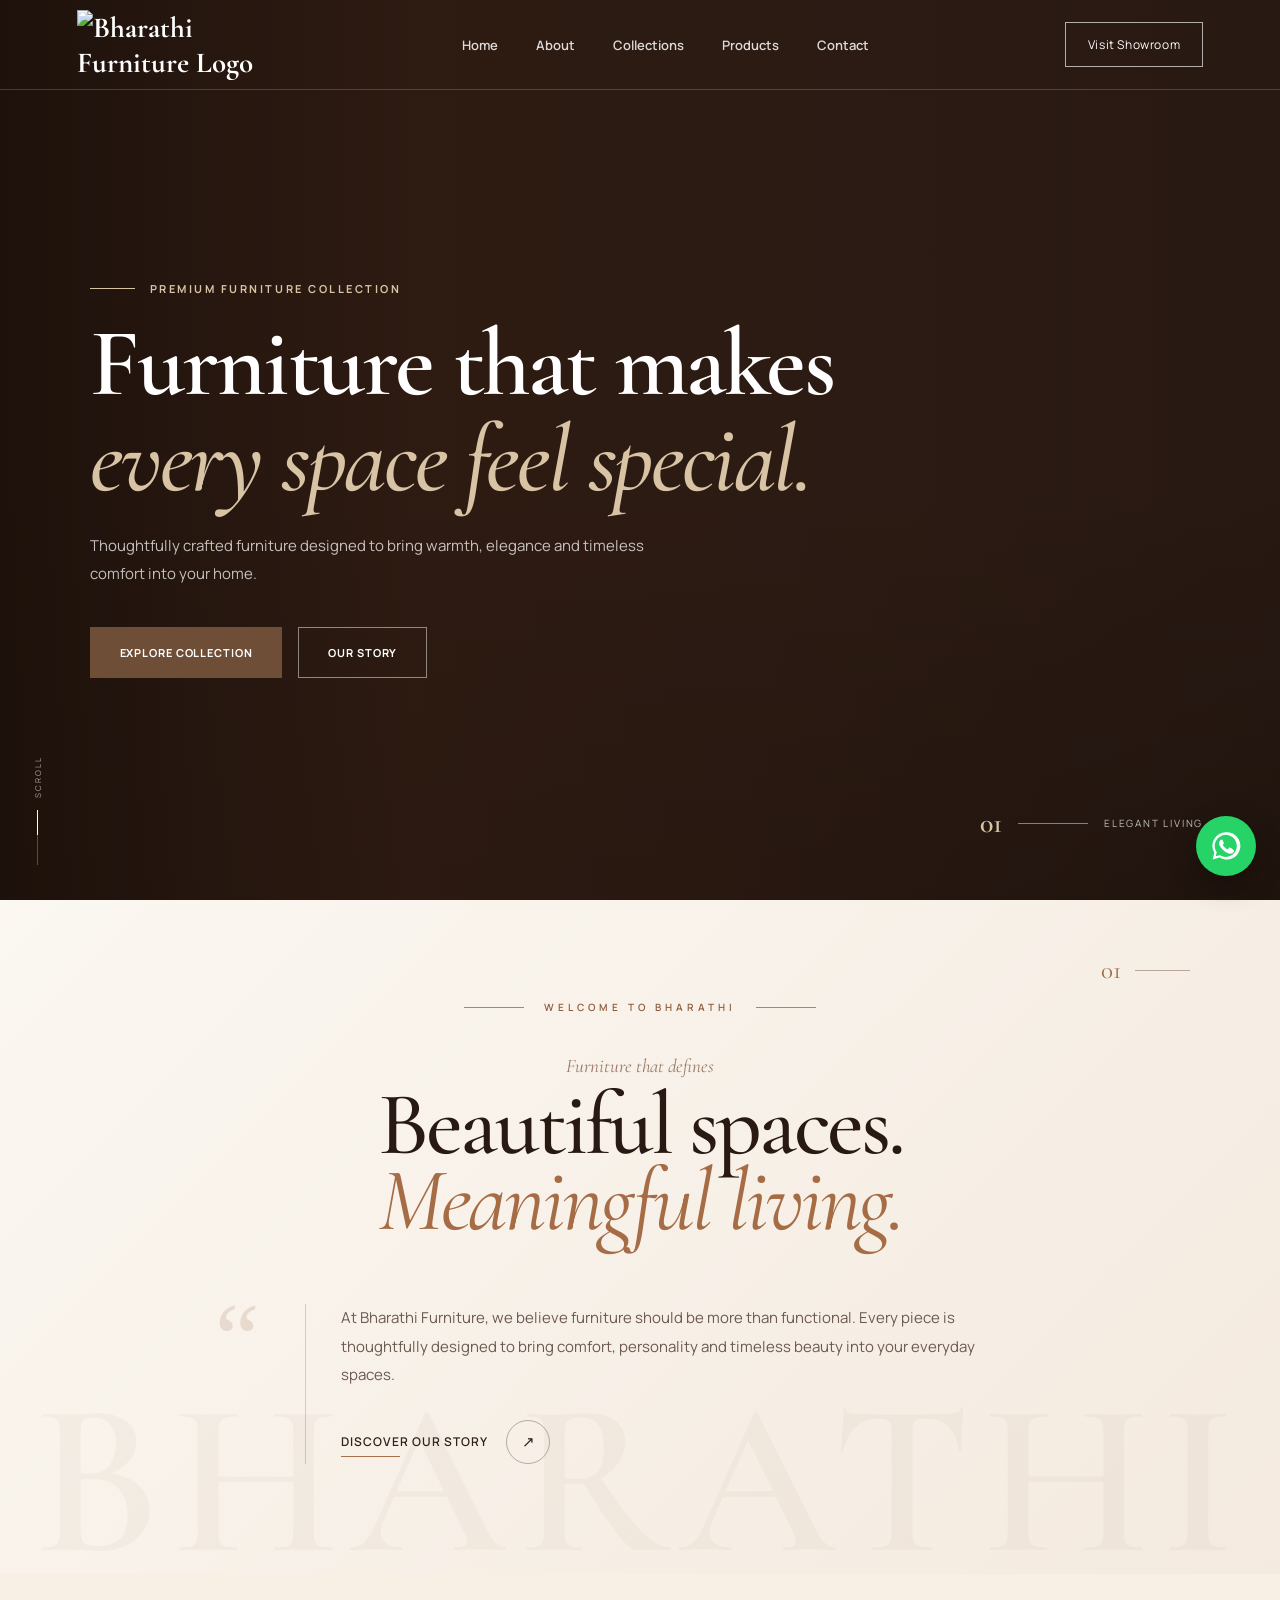
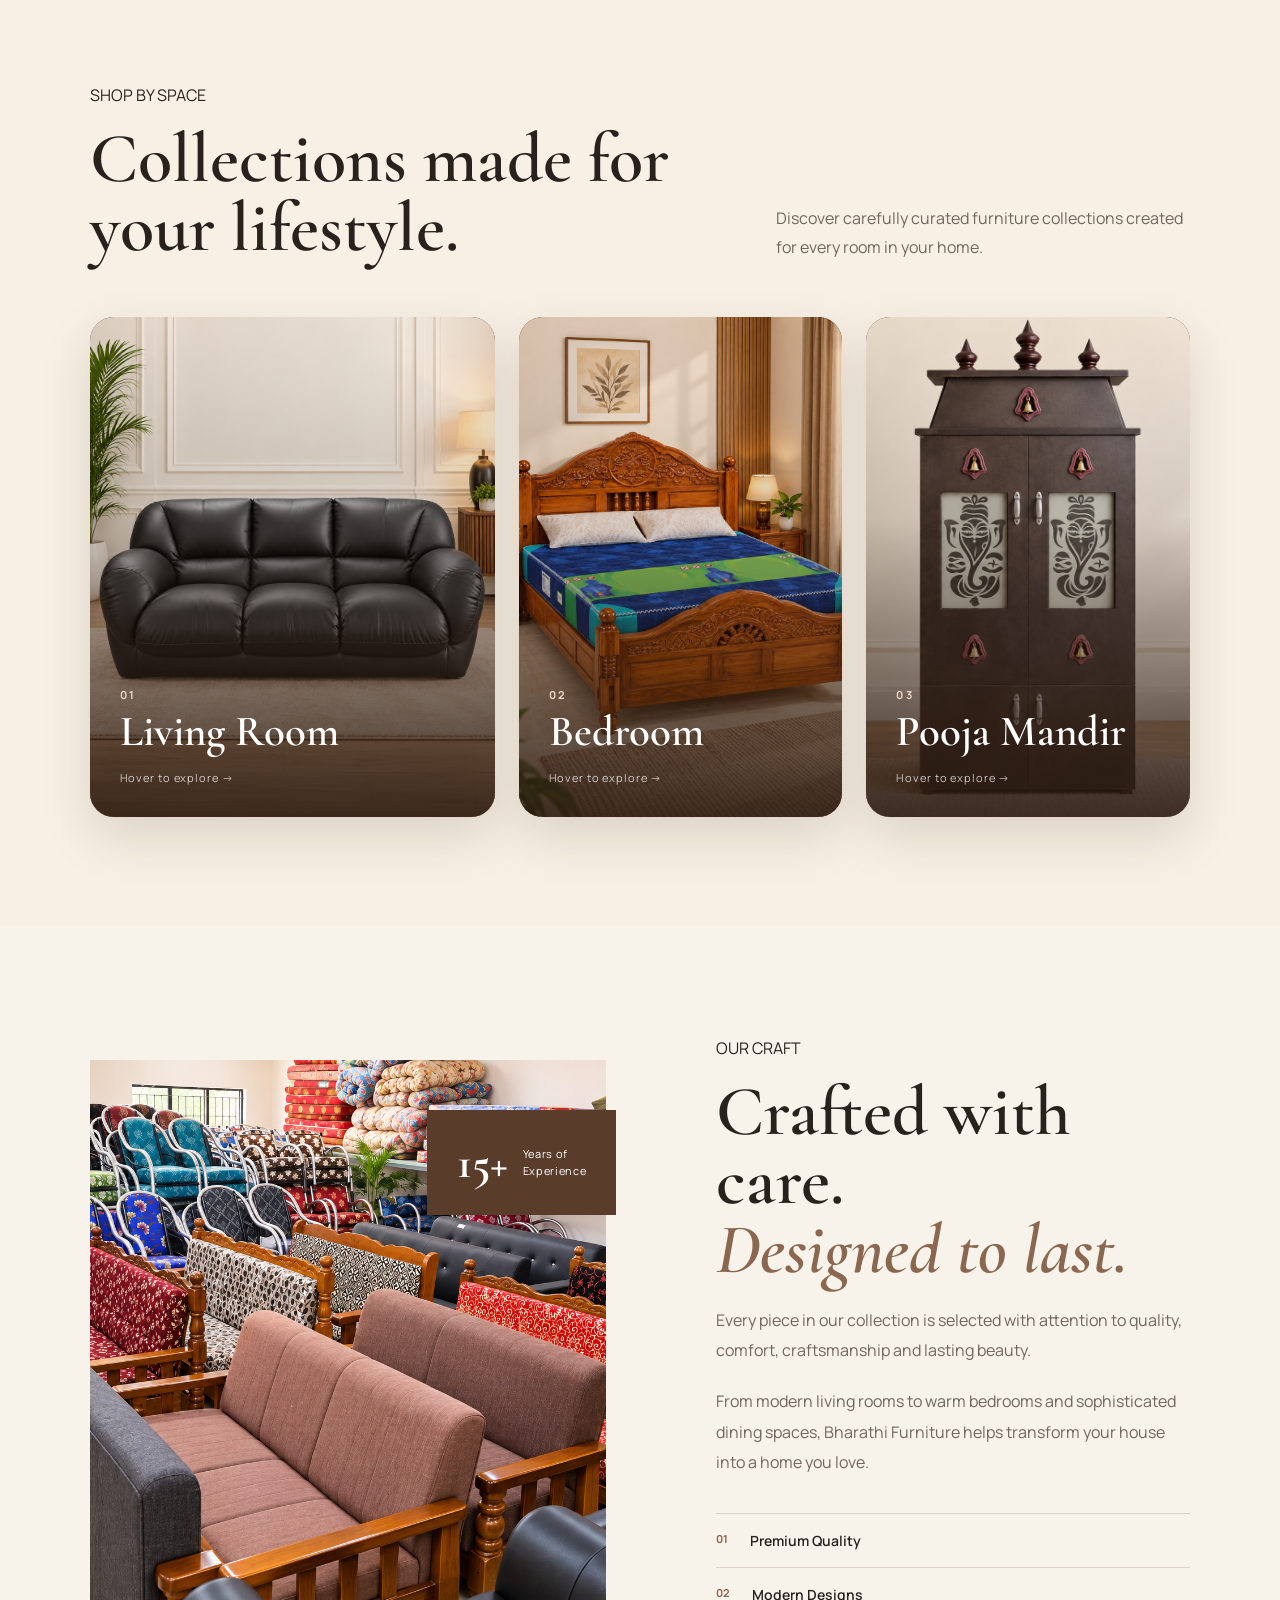
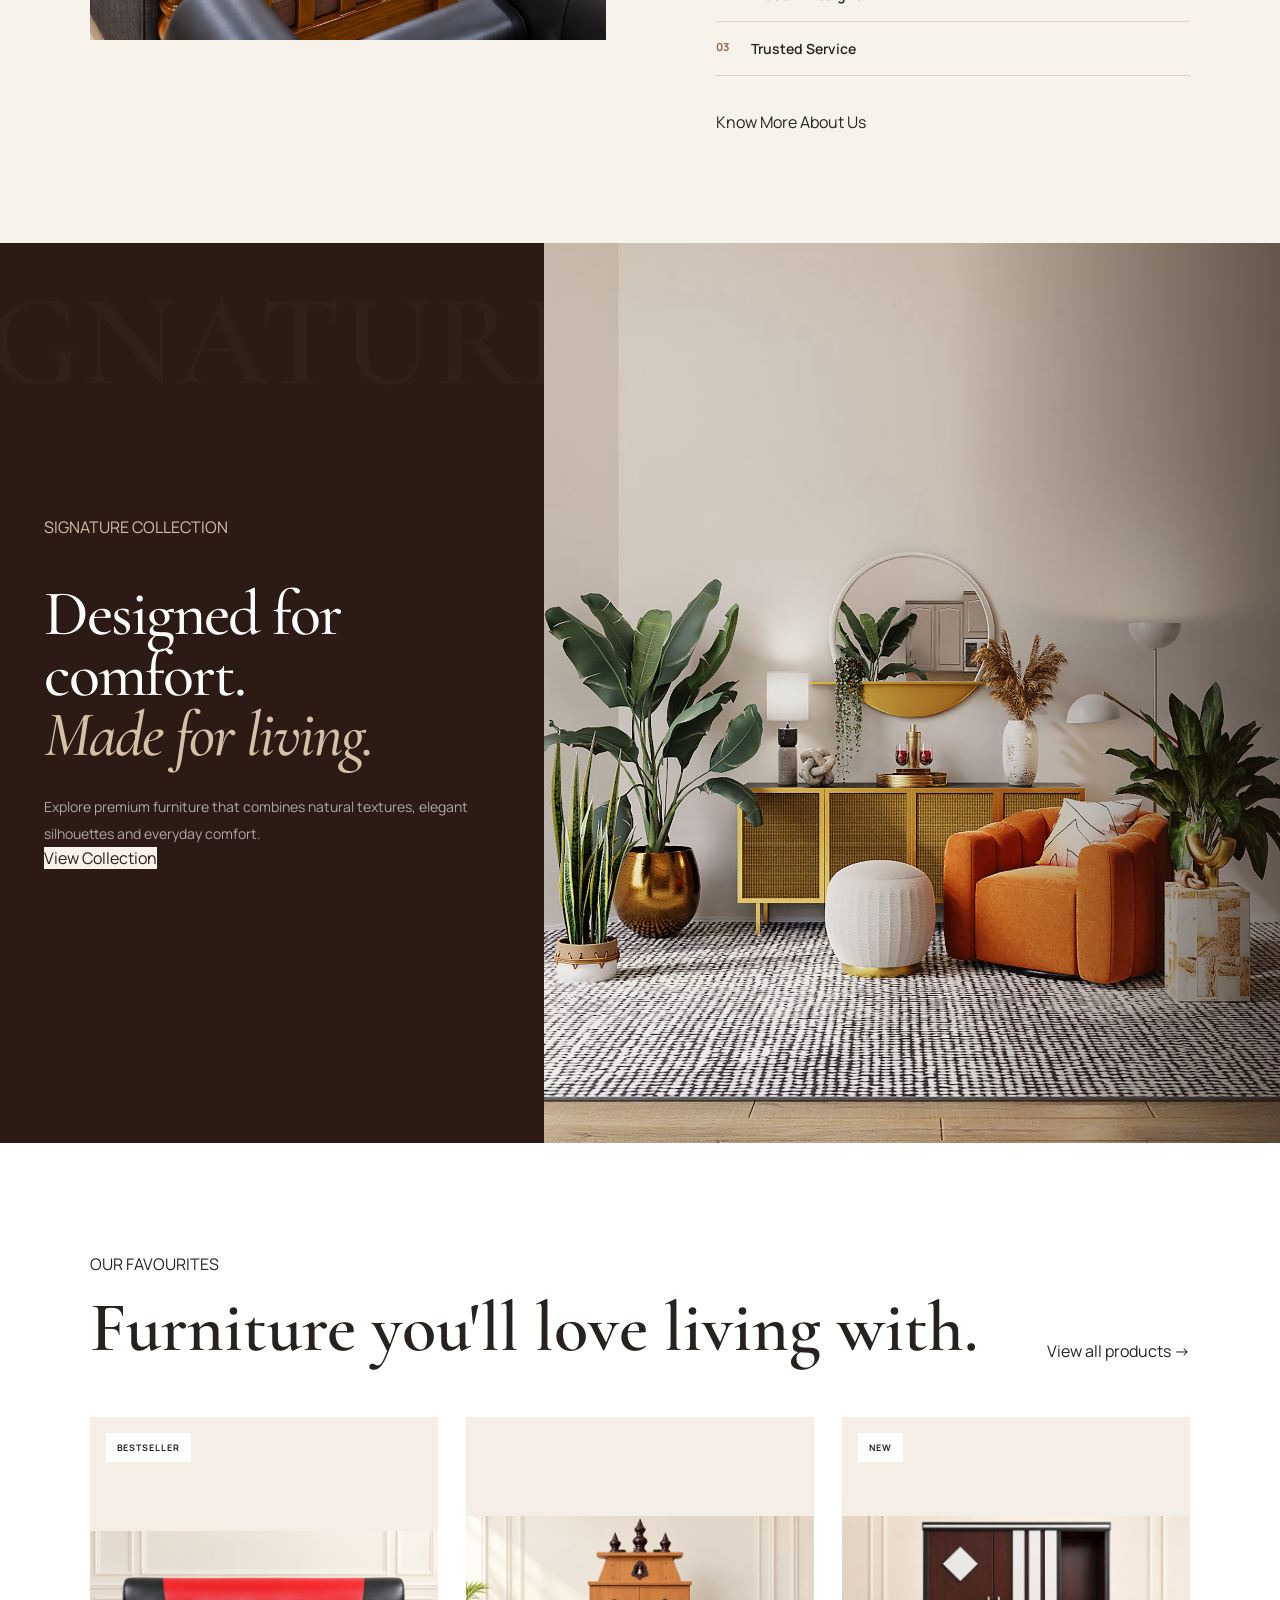
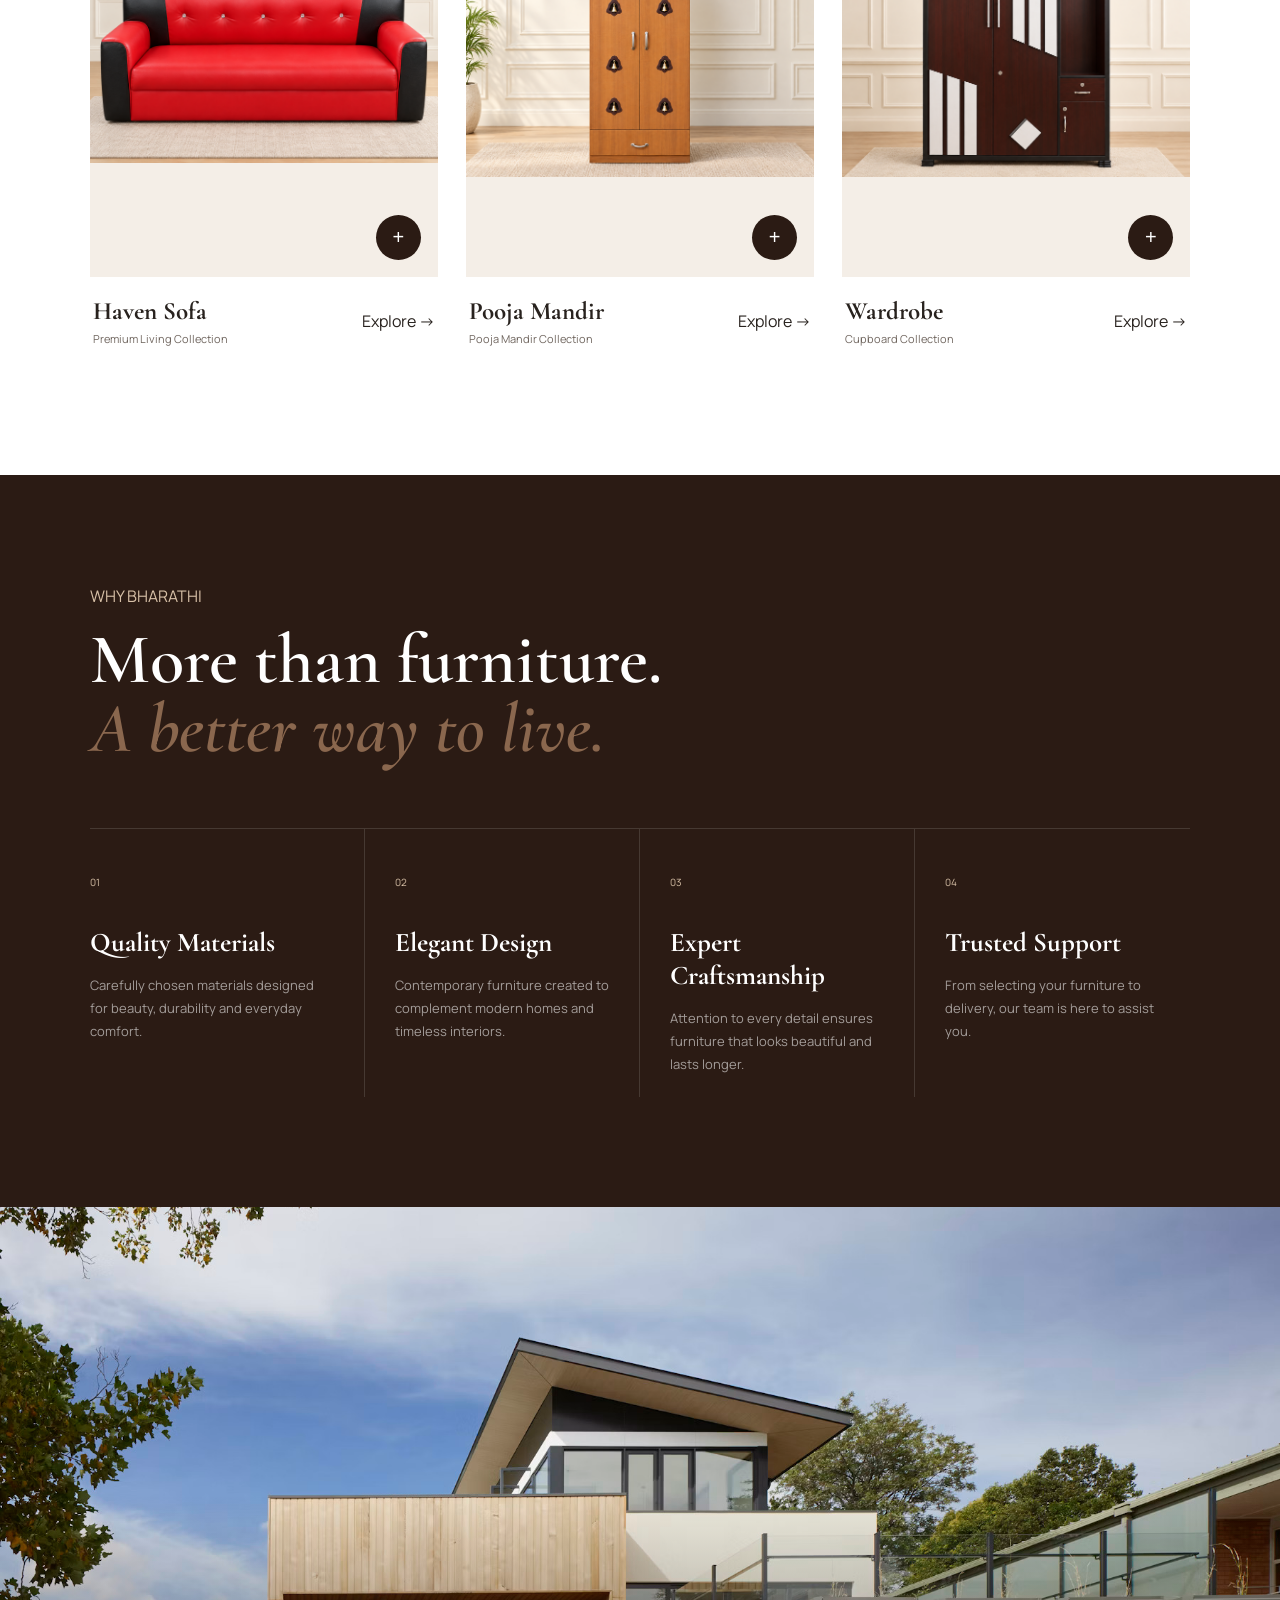
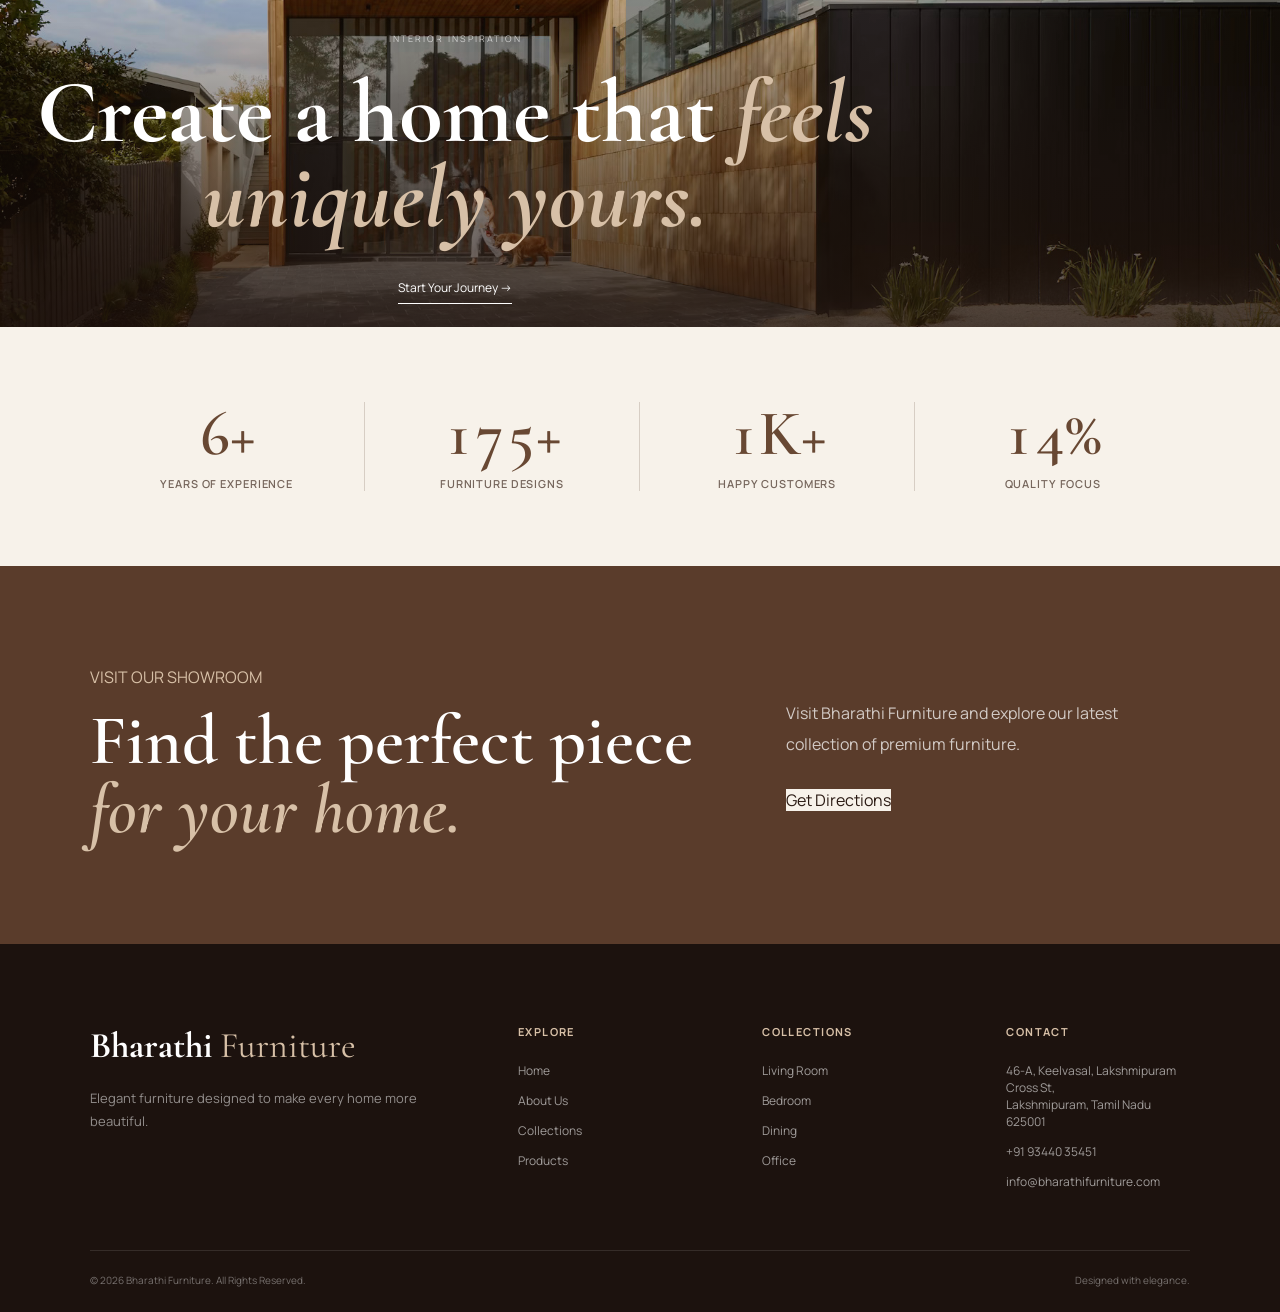
==== commit e62f7c75: "Merge pull request #11 from amihub2026-sys/img img" ====
--- a/index.html
+++ b/index.html
@@ -229,7 +229,7 @@
         <div class="category-flip-front">
 
           <img
-            src="./image/cupboard.png"
+            src="./image/sofa9.png"
             alt="Living room furniture"
           />
 
@@ -304,7 +304,7 @@
         <div class="category-flip-front">
 
           <img
-            src="image/wardrobe.png"
+            src="./image/bed.png"
             alt="Bedroom furniture"
           />
 
@@ -461,17 +461,17 @@
     <div class="about-image-wrap">
       <div class="about-image-main">
         <img
-          src="./image/interior1.jpeg"
+          src="./image/all.png"
           alt="Elegant furniture interior"
         />
       </div>
 
-      <div class="about-small-image">
+      <!-- <div class="about-small-image">
         <img
-          src="./image/dressingtable1.jpeg"
+          src="./image/chair1.jpeg"
           alt="Premium furniture"
         />
-      </div>
+      </div> -->
 
       <div class="experience-box">
         <strong>15+</strong>
@@ -546,7 +546,7 @@
 
     <div class="signature-image">
       <img
-        src="https://images.unsplash.com/photo-1618220179428-22790b461013?auto=format&fit=crop&w=1400&q=85"
+        src="./image/homebg.jpg"
         alt="Signature furniture collection"
       />
     </div>
@@ -737,7 +737,7 @@
   <section class="inspiration">
 
     <img
-      src="https://images.unsplash.com/photo-1600566753190-17f0baa2a6c3?auto=format&fit=crop&w=1800&q=90"
+      src="./image/home.jpg"
       alt="Interior inspiration"
     />
 
--- a/style.css
+++ b/style.css
@@ -448,7 +448,7 @@
 }
 
 .about-image-main {
-  width: 78%;
+  width: 98%;
   height: 580px;
 }
 
@@ -980,17 +980,36 @@
 
 .product-image {
   position: relative;
+  width: 100%;
   height: 460px;
+
   overflow: hidden;
-  background: #eee;
-}
-
+  background: #f4eee7;
+
+  display: flex;
+  align-items: center;
+  justify-content: center;
+}
+
+
+/* SAME AREA FOR ALL PRODUCT IMAGES */
 .product-image img {
-  transition: 0.7s;
-}
+  width: 100%;
+  height: 100%;
+
+  object-fit: contain;
+  object-position: center;
+
+  /* padding: 18px; */
+
+  display: block;
+
+  transition: transform 0.7s ease;
+}
+
 
 .product-card:hover .product-image img {
-  transform: scale(1.06);
+  transform: scale(1.04);
 }
 
 .product-tag {
@@ -2453,7 +2472,7 @@
   position: absolute;
   inset: 0;
   background: url(
-      "https://images.unsplash.com/photo-1617103996702-96ff29b1c467?auto=format&fit=crop&w=1800&q=90"
+      "./image/aboutbg.png"
     )
     center / cover
     no-repeat;
@@ -3153,7 +3172,7 @@
 .collection-hero-bg {
   position: absolute;
   inset: 0;
-  background: url("https://images.unsplash.com/photo-1555041469-a586c61ea9bc?auto=format&fit=crop&w=2000&q=90")
+  background: url("./image/sofa4.png")
     center / cover no-repeat;
   animation: collectionHeroZoom
     14s ease-in-out
@@ -3999,7 +4018,7 @@
 .products-hero-bg {
   position: absolute;
   inset: 0;
-  background: url("https://images.unsplash.com/photo-1618220179428-22790b461013?auto=format&fit=crop&w=2000&q=90")
+  background: url("./image/homebg.jpg")
     center / cover no-repeat;
   animation: productHeroZoom
     14s ease-in-out
@@ -4519,7 +4538,7 @@
 .contact-bg {
   position: absolute;
   inset: 0;
-  background: url("https://images.unsplash.com/photo-1618220179428-22790b461013?auto=format&fit=crop&w=2000&q=90")
+  background: url("./image/homebg.jpg")
     center / cover no-repeat;
   transform: scale(1.04);
 }
@@ -6367,7 +6386,7 @@
   inset: 0;
 
   background:
-    url("https://images.unsplash.com/photo-1600566753190-17f0baa2a6c3?auto=format&fit=crop&w=2000&q=90")
+    url("./image/home.jpg")
     center / cover
     no-repeat;
 
@@ -8499,36 +8518,37 @@
 
 
 /* MATERIAL IMAGE */
+/* MATERIAL IMAGE */
 
 .material-preview {
   position: relative;
-
-  min-height: 490px;
-
+  width: 100%;
+  height: 560px;
   overflow: hidden;
-}
-
+  background: #f8f1e8;
+}
 
 .material-preview img {
   position: absolute;
-
   inset: 0;
 
   width: 100%;
   height: 100%;
 
-  object-fit: cover;
+  object-fit: contain;
+  object-position: center;
+
+  /* padding: 20px; */
 
   transition:
-    opacity .3s ease,
-    transform .6s ease;
+    opacity 0.3s ease,
+    transform 0.6s ease;
 }
 
 
 .material-preview:hover img {
-  transform: scale(1.04);
-}
-
+  transform: scale(1.03);
+}
 
 .material-preview-overlay {
   position: absolute;
@@ -9789,15 +9809,15 @@
 .cinematic-image {
   position: relative;
 
-  height: 650px;
+  height: 500px;
 
   overflow: hidden;
 }
 
 
 .cinematic-image img {
-  width: 100%;
-  height: 115%;
+  width: 90%;
+  height: 100%;
 
   object-fit: cover;
 
@@ -10602,3 +10622,190 @@
   }
 }
 
+
+.bharathi-home-section {
+  position: relative;
+  padding: 120px 7%;
+
+  display: grid;
+  grid-template-columns: .9fr 1.1fr;
+  gap: 100px;
+
+  background:
+    linear-gradient(
+      rgba(35, 20, 14, 0.78),
+      rgba(35, 20, 14, 0.82)
+    ),
+    url("./image/about.jpg");
+
+  background-size: cover;
+  background-position: center;
+  background-attachment: fixed;
+
+  color: #fff;
+  overflow: hidden;
+}
+
+.bharathi-home-heading {
+  position: sticky;
+  top: 120px;
+  align-self: start;
+}
+
+.bharathi-home-heading > span {
+  display: inline-block;
+  margin-bottom: 20px;
+
+  font-size: 10px;
+  font-weight: 700;
+  letter-spacing: 3px;
+
+  color: #e1b991;
+}
+
+.bharathi-home-heading h2 {
+  margin: 0;
+
+  font-family: "Cormorant Garamond", serif;
+  font-size: clamp(54px, 5.4vw, 82px);
+  line-height: .95;
+  font-weight: 500;
+
+  color: #fff;
+}
+
+.bharathi-home-heading h2 em {
+  display: block;
+  margin-top: 8px;
+
+  color: #e0ae82;
+  font-weight: 400;
+}
+
+.bharathi-home-heading p {
+  max-width: 500px;
+
+  margin-top: 28px;
+
+  font-size: 14px;
+  line-height: 1.9;
+
+  color: rgba(255,255,255,.72);
+}
+
+.bharathi-home-grid {
+  display: flex;
+  flex-direction: column;
+  gap: 18px;
+}
+
+.bharathi-home-card {
+  position: relative;
+
+  padding: 45px 45px 45px 110px;
+
+  background: #fffaf5;
+
+  border-bottom: 1px solid #d7c5b6;
+
+  transition: .4s ease;
+}
+
+.bharathi-home-card:hover {
+  transform: translateX(-10px);
+  background: #2f1d15;
+}
+
+.bharathi-home-card {
+  position: relative;
+
+  padding: 45px 45px 45px 110px;
+
+  background: rgba(255,255,255,.10);
+
+  border: 1px solid rgba(255,255,255,.14);
+
+  backdrop-filter: blur(12px);
+  -webkit-backdrop-filter: blur(12px);
+
+  transition: .4s ease;
+}
+
+.bharathi-home-card:hover {
+  transform: translateX(-10px);
+
+  background: rgba(255,255,255,.18);
+}
+
+.bharathi-home-card h3 {
+  color: #fff;
+}
+
+.bharathi-home-card p {
+  color: rgba(255,255,255,.68);
+}
+
+.bharathi-home-number {
+  color: #e0ae82;
+}
+.bharathi-home-card:hover h3 {
+  color: #fff;
+}
+
+.bharathi-home-card:hover p {
+  color: rgba(255,255,255,.65);
+}
+
+.bharathi-home-card:hover .bharathi-home-number {
+  color: #d8ad89;
+}
+
+@media (max-width: 850px) {
+
+  .bharathi-home-section {
+    grid-template-columns: 1fr;
+    gap: 50px;
+
+    padding: 80px 24px;
+  }
+
+  .bharathi-home-heading {
+    position: relative;
+    top: auto;
+  }
+
+  .bharathi-home-card {
+    padding: 80px 25px 30px;
+  }
+
+  .bharathi-home-number {
+    left: 25px;
+    top: 25px;
+  }
+
+}
+.cinematic-image {
+  position: relative;
+  height: 600px;
+  overflow: hidden;
+
+  display: flex;
+  align-items: center;
+  justify-content: center;
+}
+
+.cinematic-image img {
+  width: 90%;
+  height: 100%;
+
+  object-fit: contain;
+  object-position: center;
+
+  transform: none;
+
+  transition: transform 1.2s cubic-bezier(.2,.7,.2,1);
+}
+
+.cinematic-image:hover img {
+  transform: scale(1.03);
+}
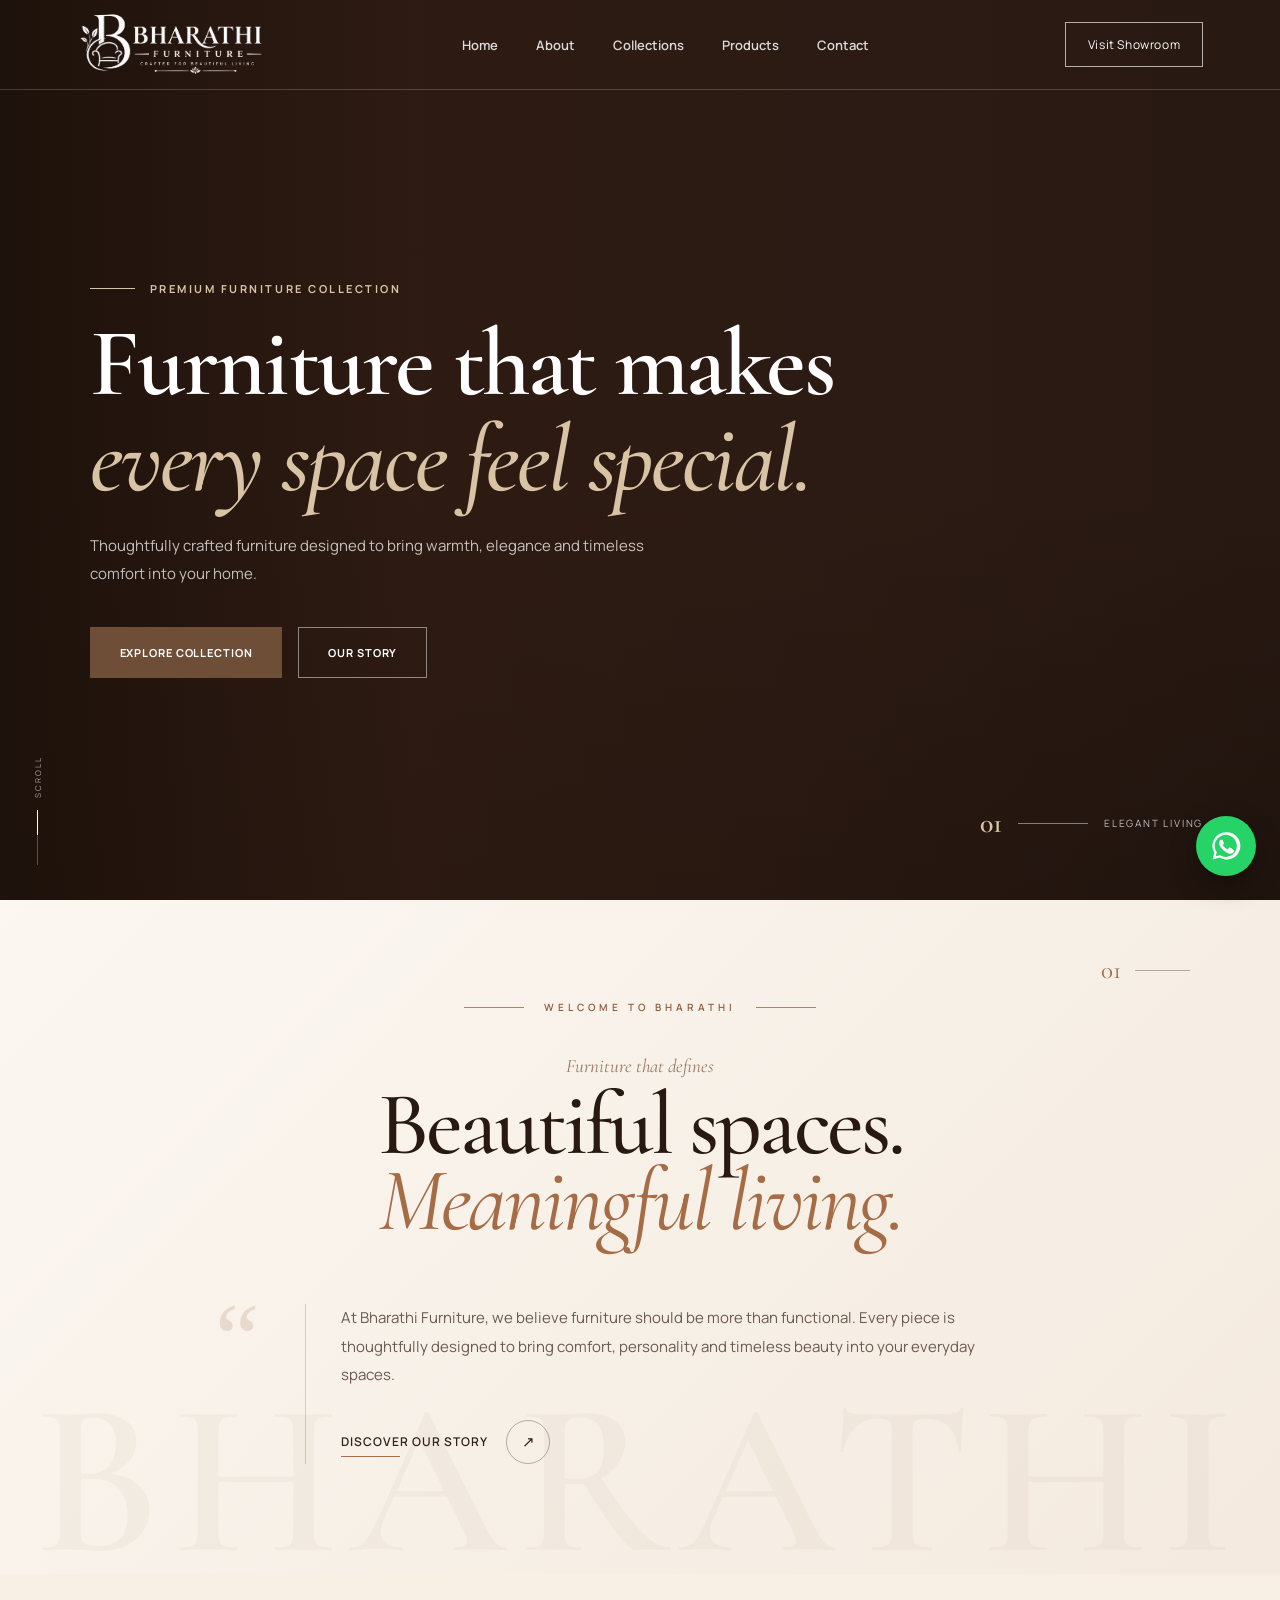
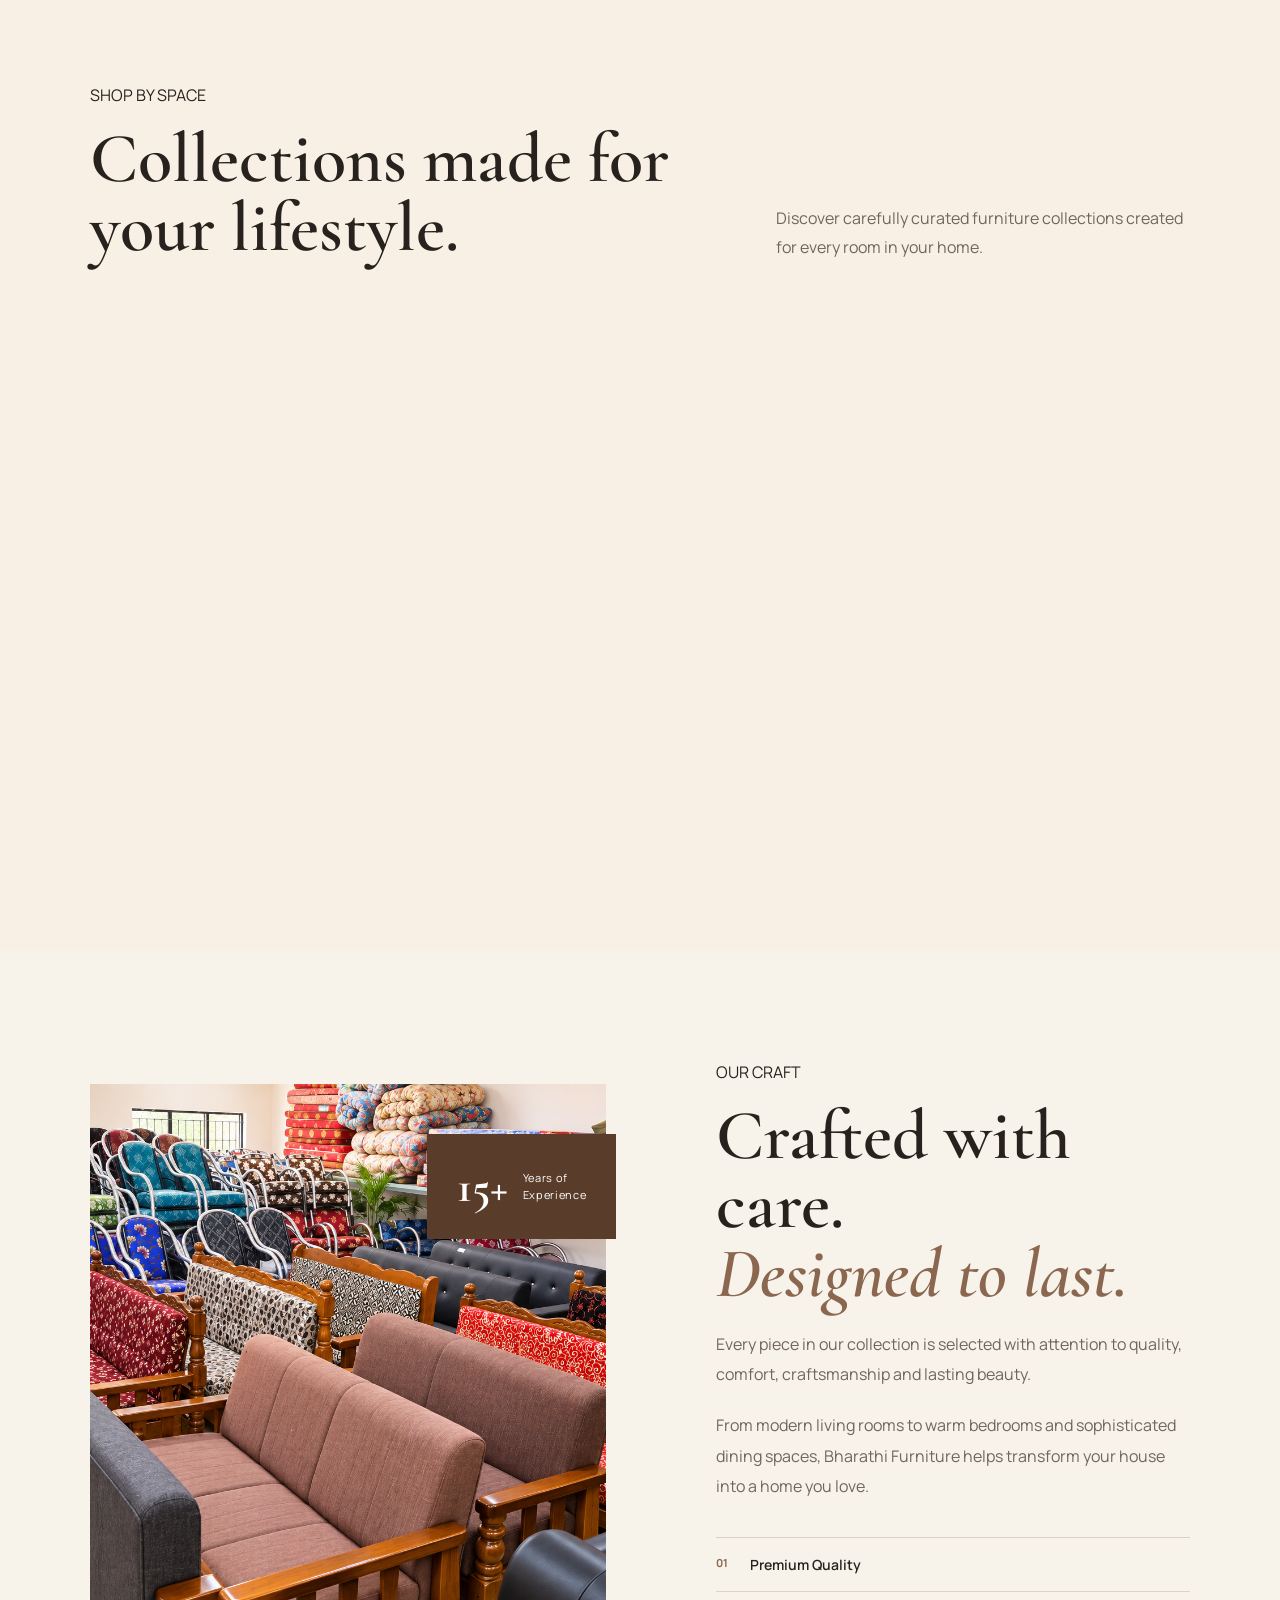
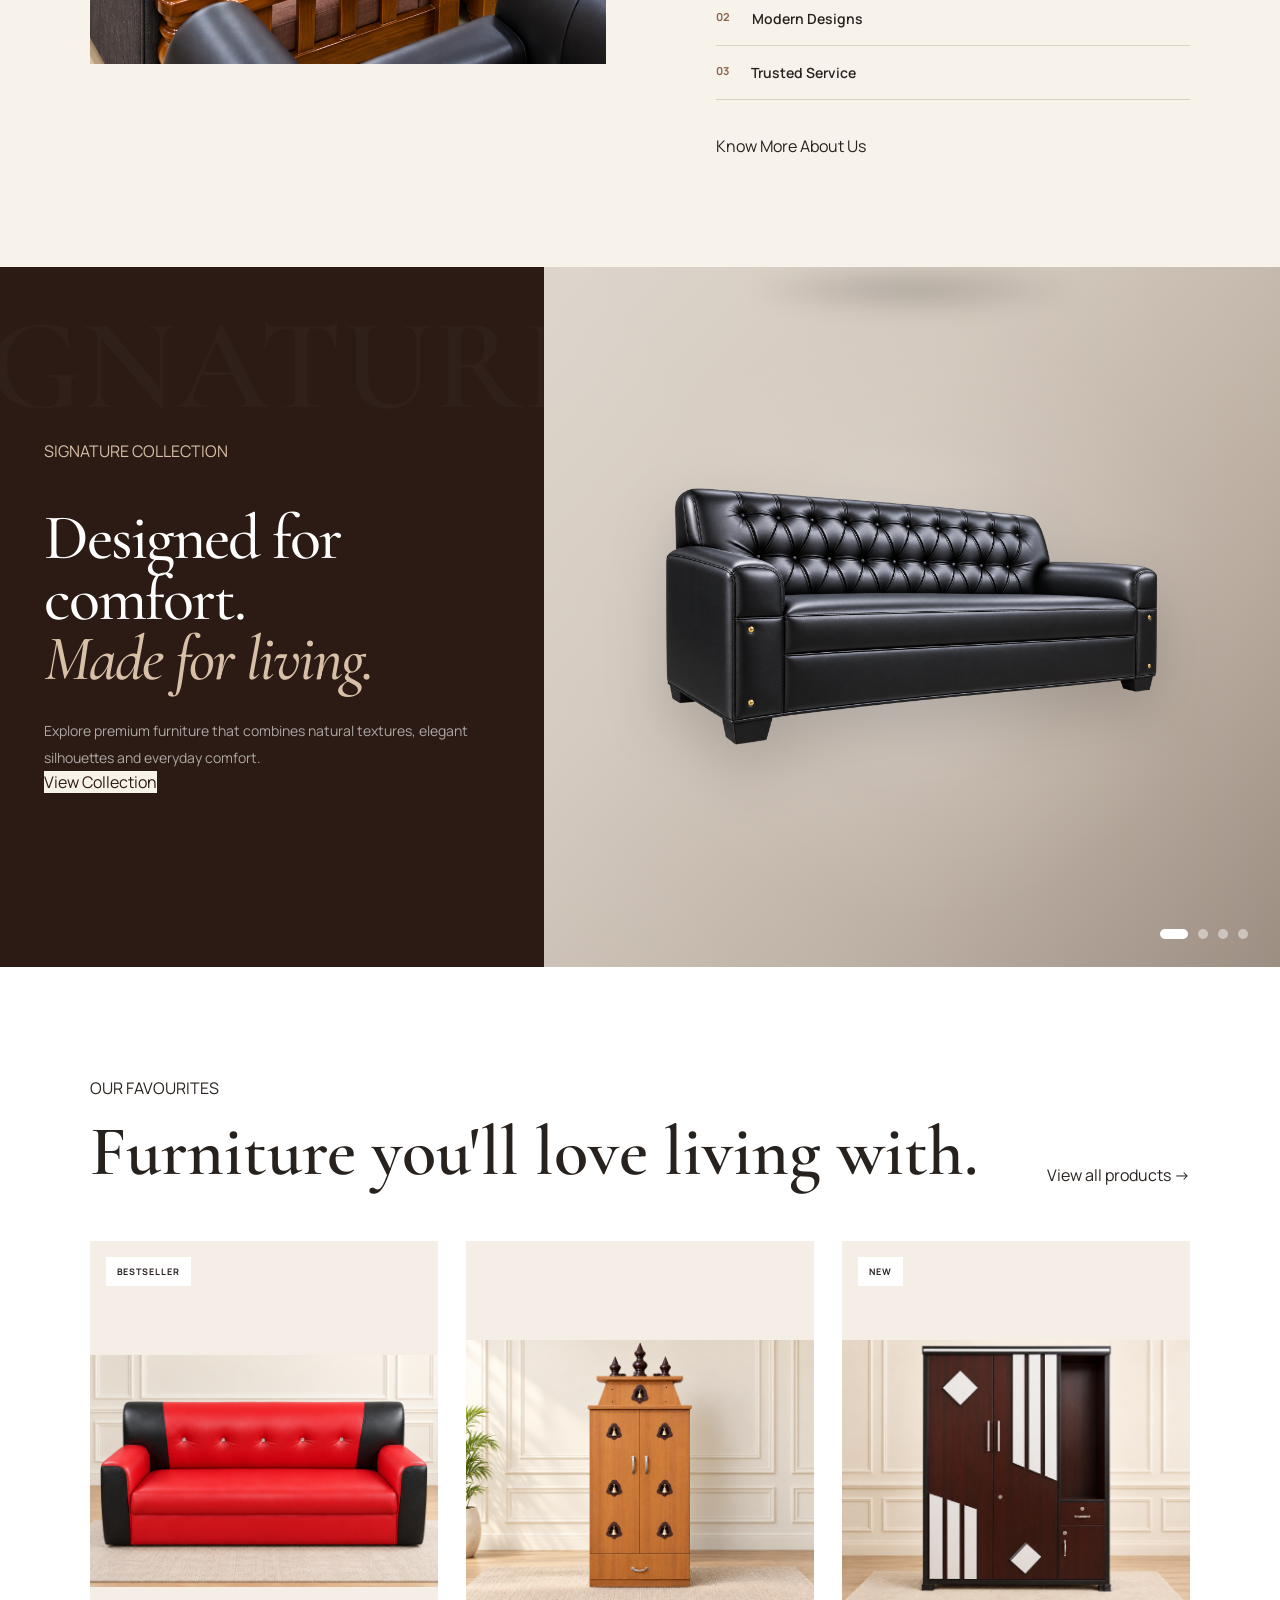
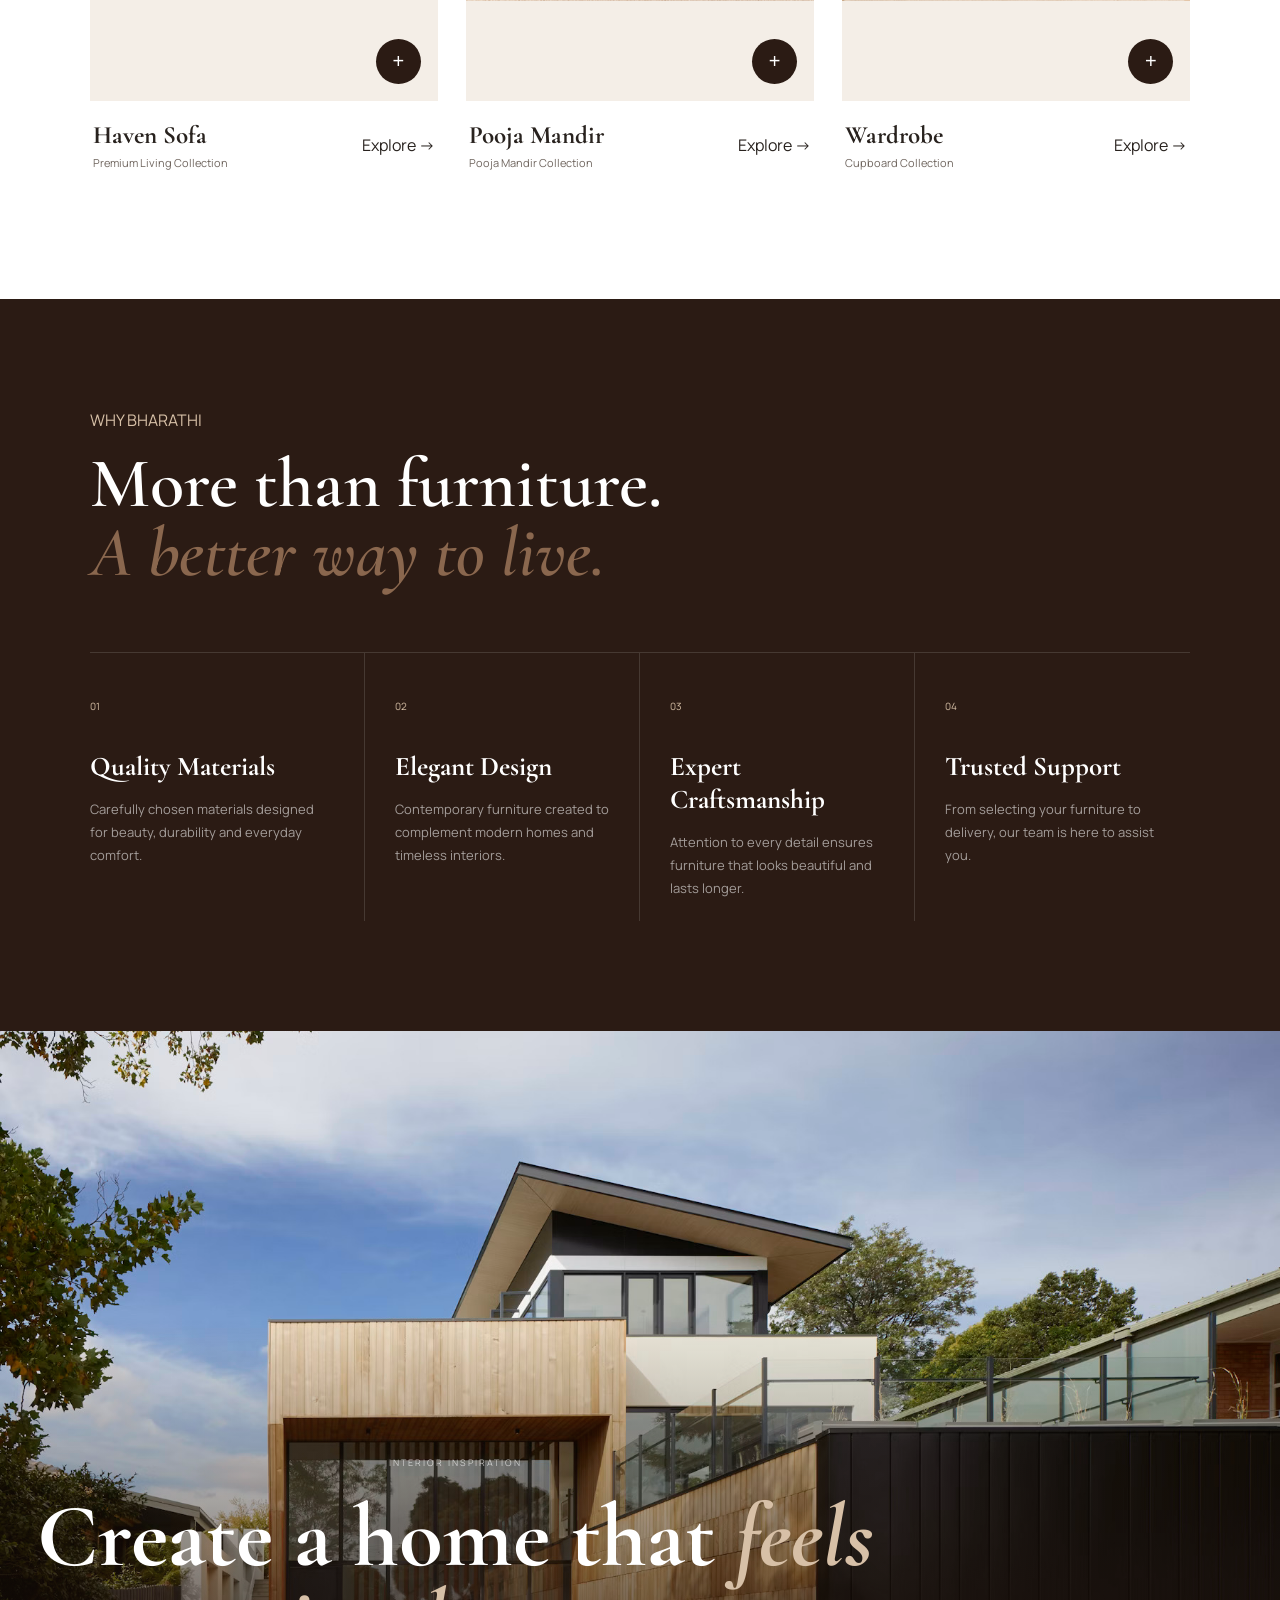
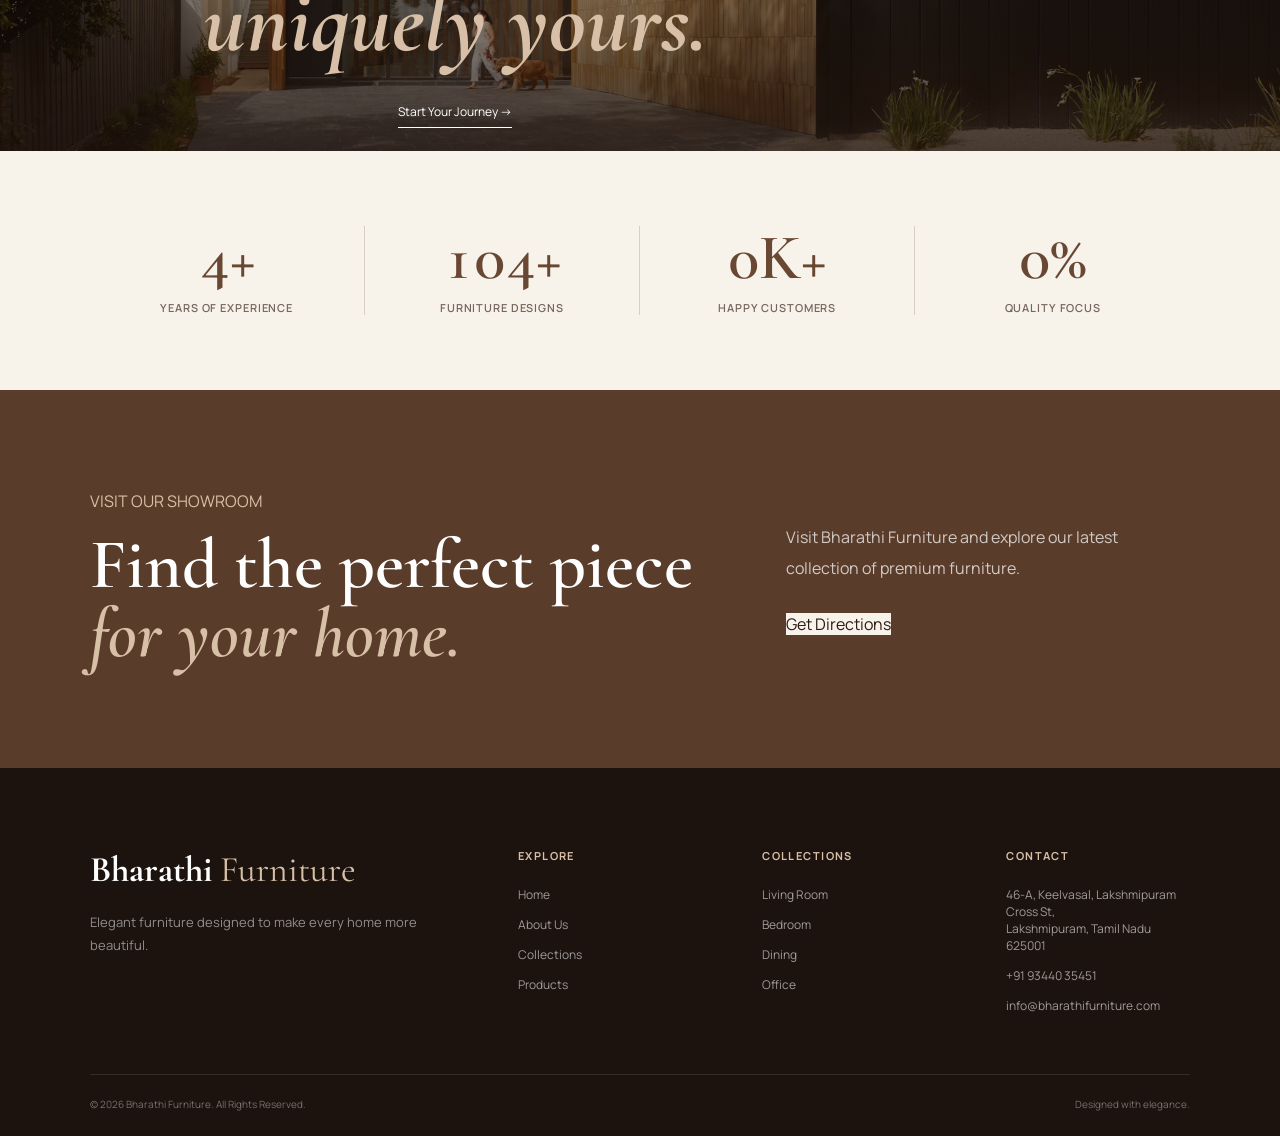
==== commit a6443f67: "image final fixed" ====
--- a/index.html
+++ b/index.html
@@ -544,12 +544,35 @@
 
     </div>
 
-    <div class="signature-image">
-      <img
-        src="./image/homebg.jpg"
-        alt="Signature furniture collection"
-      />
-    </div>
+    <div class="signature-image signature-slider">
+  
+  <div class="slide active">
+    <img src="./image/wobgsofa.png" alt="Product 1" />
+  </div>
+
+  <div class="slide">
+    <img src="./image/wobgpooja.png" alt="Product 2" />
+  </div>
+
+  <div class="slide">
+    <img src="./image/wobgcupboard.png" alt="Product 3" />
+  </div>
+
+  <div class="slide">
+    <img src="./image/wobgtable.png" alt="Product 4" />
+  </div>
+
+  <div class="slider-dots">
+    <span class="dot active" data-index="0"></span>
+    <span class="dot" data-index="1"></span>
+    <span class="dot" data-index="2"></span>
+    <span class="dot" data-index="3"></span>
+  </div>
+
+</div>
+
+
+
   </section>
 
 
@@ -977,8 +1000,6 @@
 
 }
 
-</script>
-<script>
 
 document.addEventListener("DOMContentLoaded", function () {
 
@@ -1244,6 +1265,44 @@
   addWhatsAppButton();
 }
 
+  const slides = document.querySelectorAll(".signature-slider .slide");
+  const dots = document.querySelectorAll(".signature-slider .dot");
+
+  let currentSlide = 0;
+  let sliderInterval;
+
+  function showSlide(index) {
+    slides.forEach((slide) => slide.classList.remove("active"));
+    dots.forEach((dot) => dot.classList.remove("active"));
+
+    slides[index].classList.add("active");
+    dots[index].classList.add("active");
+    currentSlide = index;
+  }
+
+  function nextSlide() {
+    let next = (currentSlide + 1) % slides.length;
+    showSlide(next);
+  }
+
+  function startSlider() {
+    sliderInterval = setInterval(nextSlide, 3500);
+  }
+
+  function resetSlider() {
+    clearInterval(sliderInterval);
+    startSlider();
+  }
+
+  dots.forEach((dot, index) => {
+    dot.addEventListener("click", () => {
+      showSlide(index);
+      resetSlider();
+    });
+  });
+
+  startSlider();
+
 </script>
 
 </body>
--- a/style.css
+++ b/style.css
@@ -922,9 +922,15 @@
   transition-delay: 0.2s;
 }
 
+
+
+
+
+
+
 .signature {
   min-height: 500px;
-  height: 900px;
+  height: 700px;
   background: var(--brown-dark);
   display: grid;
   grid-template-columns: 0.85fr 1.15fr;
@@ -2050,73 +2056,688 @@
 
 
 
-.bharathi-about {
+
+.about-premium {
+  display: grid;
+  grid-template-columns: 1.05fr 0.95fr;
+
+  min-height: 760px;
+
+  background: #f8f3ed;
+}
+
+
+/* =========================
+   LEFT SIDE
+========================= */
+
+.about-premium-visual {
   position: relative;
+  min-height: 760px;
+  overflow: hidden;
+
+  background: #261811;
+}
+
+
+.about-premium-image {
+  position: absolute;
+  inset: 0;
+
+  display: flex;
+  align-items: center;
+  justify-content: center;
+
+  background: #2a1b14;
+}
+
+.about-premium-image img {
+  width: 100%;
+  height: 100%;
+
+  object-fit: contain;
+  object-position: center;
+
+  display: block;
+}
+
+.about-premium-visual {
+  position: relative;
+  min-height: 760px;
+  overflow: hidden;
+  background: #2a1b14;
+}
+
+.about-premium:hover .about-premium-image img {
+  transform: scale(1.025);
+}
+
+
+/* EXPERIENCE CARD */
+
+.about-experience-card {
+  position: absolute;
+
+  top: 55px;
+  right: 0;
+
+  z-index: 5;
+
+  display: flex;
+  align-items: center;
+  gap: 18px;
+
+  padding: 24px 32px;
+
+  background: rgba(63, 36, 24, 0.96);
+
+  backdrop-filter: blur(10px);
+}
+
+
+.experience-number {
+  font-family: Georgia, serif;
+
+  font-size: 48px;
+  line-height: 1;
+
+  color: #f4d4b1;
+}
+
+
+.about-experience-card div {
+  display: flex;
+  flex-direction: column;
+}
+
+
+.about-experience-card small,
+.about-experience-card strong {
+  color: #fff;
+}
+
+
+.about-experience-card small {
+  font-size: 10px;
+  letter-spacing: 1.5px;
+}
+
+
+.about-experience-card strong {
+  font-size: 11px;
+  margin-top: 3px;
+}
+
+
+/* IMAGE CAPTION */
+
+.about-image-caption {
+  position: absolute;
+
+  left: 55px;
+  right: 55px;
+  bottom: 48px;
+
+  z-index: 4;
+
+  max-width: 470px;
+}
+
+
+.about-image-caption span {
+  display: inline-block;
+
+  margin-bottom: 12px;
+
+  color: #e6b98e;
+
+  font-size: 10px;
+  font-weight: 600;
+
+  letter-spacing: 3px;
+}
+
+
+.about-image-caption p {
+  margin: 0;
+
+  font-family: Georgia, serif;
+
+  font-size: 28px;
+  line-height: 1.3;
+
+  color: #ffffff;
+}
+
+
+/* =========================
+   RIGHT SIDE
+========================= */
+
+.about-premium-content {
+  display: flex;
+  flex-direction: column;
+  justify-content: center;
+
+  padding: 80px 85px;
+
+  background: #fbf7f2;
+}
+
+
+.about-eyebrow {
+  display: flex;
+  align-items: center;
+  gap: 15px;
+
+  margin-bottom: 24px;
+
+  font-size: 11px;
+  font-weight: 600;
+
+  letter-spacing: 3px;
+
+  color: #9a664a;
+}
+
+
+.about-eyebrow span {
+  width: 42px;
+  height: 1px;
+
+  background: #9a664a;
+}
+
+
+.about-premium-content h2 {
+  margin: 0;
+
+  font-family: Georgia, serif;
+
+  font-size: clamp(48px, 4.6vw, 72px);
+
+  line-height: 1.02;
+
+  font-weight: 400;
+
+  color: #2d1c15;
+}
+
+
+.about-premium-content h2 em {
+  display: block;
+
+  margin-top: 6px;
+
+  font-weight: 400;
+
+  color: #8b5b42;
+}
+
+
+.about-intro {
+  max-width: 590px;
+
+  margin: 34px 0 0;
+
+  font-size: 15px;
+  line-height: 1.9;
+
+  color: #74665e;
+}
+
+
+/* STATS */
+
+.about-premium-stats {
+  display: grid;
+  grid-template-columns: repeat(3, 1fr);
+
+  margin-top: 48px;
+
+  border-top: 1px solid #ddcfc3;
+  border-bottom: 1px solid #ddcfc3;
+}
+
+
+.premium-stat {
+  padding: 28px 22px 25px 0;
+
+  border-right: 1px solid #ddcfc3;
+}
+
+
+.premium-stat:last-child {
+  border-right: 0;
+  padding-left: 22px;
+}
+
+
+.premium-stat:nth-child(2) {
+  padding-left: 22px;
+}
+
+
+.premium-stat strong {
+  display: block;
+
+  margin-bottom: 7px;
+
+  font-family: Georgia, serif;
+
+  font-size: 30px;
+  font-weight: 400;
+
+  color: #2c1911;
+}
+
+
+.premium-stat span {
+  font-size: 11px;
+
+  color: #8b776c;
+}
+
+
+/* FEATURES */
+
+.about-premium-features {
   display: grid;
   grid-template-columns: 1fr 1fr;
-  min-height: 720px;
+
+  gap: 0 35px;
+
+  margin-top: 30px;
+}
+
+
+.about-premium-features > div {
+  display: flex;
+  align-items: center;
+  gap: 15px;
+
+  padding: 17px 0;
+
+  border-bottom: 1px solid #e5d9cf;
+}
+
+
+.about-premium-features span {
+  font-family: Georgia, serif;
+
+  font-size: 12px;
+
+  color: #a66c4d;
+}
+
+
+.about-premium-features p {
+  margin: 0;
+
+  font-size: 13px;
+
+  color: #39271f;
+}
+
+
+/* BUTTON */
+
+.about-premium-btn {
+  align-self: flex-start;
+
+  display: inline-flex;
+  align-items: center;
+  gap: 30px;
+
+  margin-top: 38px;
+
+  padding: 18px 26px;
+
+  background: #5d3928;
+
+  color: #ffffff;
+
+  text-decoration: none;
+
+  font-size: 11px;
+  font-weight: 600;
+
+  letter-spacing: 0.6px;
+
+  text-transform: uppercase;
+
+  transition: 0.3s ease;
+}
+
+
+.about-premium-btn span {
+  font-size: 18px;
+
+  transition: transform 0.3s ease;
+}
+
+
+.about-premium-btn:hover {
+  background: #2e1b13;
+}
+
+
+.about-premium-btn:hover span {
+  transform: translate(4px, -3px);
+}
+
+
+/* =========================
+   RESPONSIVE
+========================= */
+
+@media (max-width: 1050px) {
+
+  .about-premium {
+    grid-template-columns: 1fr;
+  }
+
+  .about-premium-visual {
+    min-height: 650px;
+  }
+
+  .about-premium-content {
+    padding: 70px 55px;
+  }
+}
+
+
+@media (max-width: 650px) {
+
+  .about-premium-visual {
+    min-height: 520px;
+  }
+
+  .about-experience-card {
+    top: 25px;
+
+    padding: 18px 22px;
+  }
+
+  .experience-number {
+    font-size: 38px;
+  }
+
+  .about-image-caption {
+    left: 25px;
+    right: 25px;
+    bottom: 30px;
+  }
+
+  .about-image-caption p {
+    font-size: 22px;
+  }
+
+  .about-premium-content {
+    padding: 55px 25px;
+  }
+
+  .about-premium-content h2 {
+    font-size: 44px;
+  }
+
+  .about-premium-stats {
+    grid-template-columns: 1fr;
+  }
+
+  .premium-stat {
+    border-right: 0;
+    border-bottom: 1px solid #ddcfc3;
+
+    padding: 20px 0 !important;
+  }
+
+  .premium-stat:last-child {
+    border-bottom: 0;
+  }
+
+  .about-premium-features {
+    grid-template-columns: 1fr;
+  }
+}
+.bharathi-about {
+  width: 100%;
+  min-height: 750px;
+  display: grid;
+  grid-template-columns: 50% 50%;
   background: #f8f4ee;
-  overflow: hidden;
-}
+}
+
+
+/* ===============================
+   LEFT IMAGE
+================================ */
 
 .bharathi-about-image {
   position: relative;
-  min-height: 420px;
+
+  width: 100%;
+  min-height: 750px;
+
+  display: flex;
+  justify-content: center;
+  align-items: center;
+
   overflow: hidden;
-}
-
-.bharathi-about-image img {
+
+  background: #eee5da;
+}
+
+
+.bharathi-about-image > img {
   width: 100%;
   height: 100%;
-  object-fit: cover;
+
+  object-fit: contain;
+  object-position: center center;
+
   display: block;
-  transition: transform 1.3s ease;
-}
-
-.bharathi-about:hover .bharathi-about-image img {
-  transform: scale(1.04);
-}
+}
+
+
+/* DECORATIVE BOTTOM SHAPE */
 
 .about-image-shape {
   position: absolute;
   right: 0;
   bottom: 0;
+
   width: 130px;
   height: 130px;
-  background: #5f402f;
-}
+
+  background: #704832;
+  z-index: 2;
+}
+
+
+/* EXPERIENCE BOX */
 
 .about-experience {
   position: absolute;
+
+  top: 60px;
   right: 0;
+
+  width: 190px;
+  height: 110px;
+
+  background: #43291d;
+
+  display: flex;
+  align-items: center;
+  justify-content: center;
+  gap: 15px;
+
+  padding: 20px;
+
+  z-index: 5;
+}
+
+
+.about-experience strong {
+  font-family: Georgia, serif;
+  font-size: 42px;
+  font-weight: 400;
+
+  color: #e9d2b7;
+  line-height: 1;
+}
+
+
+.about-experience span {
+  color: #ffffff;
+
+  font-size: 11px;
+  font-weight: 600;
+
+  line-height: 1.5;
+
+  text-transform: uppercase;
+}
+.bharathi-about-image {
+  position: relative;
+
+  display: flex;
+  flex-direction: column;
+
+  min-height: 750px;
+
+  background: #efe5d8;
+
+  overflow: hidden;
+}
+
+
+/* IMAGE TOP */
+
+.about-store-image {
+  width: 100%;
+  height: 520px;
+
+  overflow: hidden;
+}
+
+.about-store-image img {
+  width: 100%;
+  height: 100%;
+
+  object-fit: cover;
+  object-position: center;
+
+  display: block;
+}
+
+
+/* TEXT BELOW IMAGE */
+
+.about-left-content {
+  padding: 38px 55px 45px;
+
+  max-width: 520px;
+}
+
+
+.about-left-tag {
+  display: inline-block;
+
+  margin-bottom: 12px;
+
+  font-size: 11px;
+  letter-spacing: 3px;
+  font-weight: 600;
+
+  color: #9b684a;
+}
+
+
+.about-left-content h3 {
+  margin: 0 0 14px;
+
+  font-family: Georgia, serif;
+
+  font-size: 31px;
+  line-height: 1.2;
+  font-weight: 400;
+
+  color: #3f281e;
+}
+
+
+.about-left-content p {
+  margin: 0;
+
+  font-size: 14px;
+  line-height: 1.8;
+
+  color: #796b62;
+}
+
+
+/* EXPERIENCE CARD */
+
+.about-experience {
+  position: absolute;
+
   top: 60px;
+  right: 0;
+
   width: 190px;
-  padding: 28px 25px;
-  background: #3b261c;
-  color: #ffffff;
+  height: 110px;
+
+  background: #43291d;
+
   display: flex;
   align-items: center;
   justify-content: center;
   gap: 14px;
-  box-shadow: 0 20px 45px
-    rgba(43, 27, 20, 0.18);
-}
+
+  padding: 20px;
+
+  z-index: 5;
+}
+
 
 .about-experience strong {
-  font-family: "Cormorant Garamond",
-    serif;
-  font-size: 53px;
+  font-family: Georgia, serif;
+
+  font-size: 42px;
+  font-weight: 400;
+
+  color: #ead0b2;
+
+  line-height: 1;
+}
+
+
+.about-experience span {
+  color: white;
+
+  font-size: 11px;
   font-weight: 600;
-  line-height: 1;
-  color: #d9bea1;
-}
-
-.about-experience span {
-  font-size: 11px;
-  line-height: 1.5;
+
+  line-height: 1.4;
+
   text-transform: uppercase;
-  letter-spacing: 0.09em;
-  color: rgba(255,255,255,0.8);
+}
+
+
+/* BOTTOM DECORATIVE BLOCK */
+
+.about-image-shape {
+  position: absolute;
+
+  right: 0;
+  bottom: 0;
+
+  width: 130px;
+  height: 130px;
+
+  background: #704832;
 }
 
 .bharathi-about-content {
@@ -4994,6 +5615,28 @@
     font-size: 38px;
   }
 
+.about-image {
+  width: 50%;
+  height: 750px;
+
+  display: flex;
+  align-items: center;
+  justify-content: center;
+
+  overflow: hidden;
+  background: #f6f1eb;
+}
+
+.about-image img {
+  width: 100%;
+  height: 100%;
+
+  object-fit: contain;
+  object-position: center;
+
+  display: block;
+}
+
   .about-image-shape {
     display: none;
   }
@@ -10809,3 +11452,1520 @@
 .cinematic-image:hover img {
   transform: scale(1.03);
 }
+
+
+
+.signature-image.signature-slider {
+  position: relative;
+  width: 100%;
+  height: 100%;
+  min-height: 700px;
+  overflow: hidden;
+  display: flex;
+  align-items: center;
+  justify-content: center;
+
+  /* premium modern background */
+  background:
+    radial-gradient(circle at center, rgba(255,255,255,0.45) 0%, rgba(255,255,255,0.08) 35%, transparent 60%),
+    linear-gradient(135deg, #d9d0c6 0%, #cfc4b8 35%, #b8aa9d 70%, #9b8c80 100%);
+}
+
+.signature-image.signature-slider::before {
+  content: "";
+  position: absolute;
+  inset: 0;
+  background: linear-gradient(to right, rgba(255,255,255,0.12), rgba(255,255,255,0.02));
+  z-index: 1;
+}
+
+.signature-image.signature-slider::after {
+  content: "";
+  position: absolute;
+  bottom: 45px;
+  left: 50%;
+  transform: translateX(-50%);
+  width: 320px;
+  height: 45px;
+  background: radial-gradient(ellipse, rgba(0,0,0,0.18) 0%, rgba(0,0,0,0.08) 45%, transparent 75%);
+  filter: blur(10px);
+  z-index: 1;
+}
+
+.slide {
+  position: absolute;
+  inset: 0;
+  opacity: 0;
+  visibility: hidden;
+  transform: translateY(30px) scale(0.96);
+  transition: all 0.9s ease;
+  display: flex;
+  align-items: center;
+  justify-content: center;
+  z-index: 2;
+}
+
+.slide.active {
+  opacity: 1;
+  visibility: visible;
+  transform: translateY(0) scale(1);
+}
+
+.slide img {
+  position: absolute;
+
+  left: 50%;
+  top: 50%;
+
+  transform: translate(-50%, -50%);
+
+  max-width: 68%;
+  max-height: 72%;
+
+  width: auto;
+  height: auto;
+
+  object-fit: contain;
+
+  display: block;
+
+  filter: drop-shadow(0 25px 30px rgba(0,0,0,0.18));
+}
+
+/* dots */
+.slider-dots {
+  position: absolute;
+  bottom: 28px;
+  right: 32px;
+  display: flex;
+  gap: 10px;
+  z-index: 5;
+}
+
+.dot {
+  width: 10px;
+  height: 10px;
+  border-radius: 50%;
+  background: rgba(255,255,255,0.45);
+  cursor: pointer;
+  transition: all 0.3s ease;
+}
+
+.dot.active {
+  width: 28px;
+  border-radius: 20px;
+  background: #ffffff;
+}
+
+/* responsive */
+@media (max-width: 992px) {
+  .signature-image.signature-slider {
+    min-height: 500px;
+  }
+
+  .slide img {
+    max-width: 78%;
+    max-height: 68%;
+  }
+}
+
+@media (max-width: 576px) {
+  .signature-image.signature-slider {
+    min-height: 380px;
+  }
+
+  .slider-dots {
+    right: 20px;
+    bottom: 20px;
+  }
+
+  .dot {
+    width: 8px;
+    height: 8px;
+  }
+
+  .dot.active {
+    width: 22px;
+  }
+}
+
+
+/* ========================================
+   APPLIANCE SHOWCASE
+======================================== */
+
+.appliance-showcase {
+  min-height: 760px;
+
+  display: grid;
+  grid-template-columns: 55% 45%;
+
+  overflow: hidden;
+
+  background: #f4ede4;
+}
+
+
+/* ========================================
+   LEFT PRODUCT AREA
+======================================== */
+
+.appliance-visual {
+  position: relative;
+
+  min-height: 760px;
+
+  display: flex;
+  align-items: center;
+  justify-content: center;
+
+  overflow: hidden;
+
+  background:
+    radial-gradient(
+      circle at center,
+      #ffffff 0%,
+      #f5eee5 47%,
+      #e8d8c8 100%
+    );
+}
+
+
+/* HUGE BACKGROUND WORD */
+
+.appliance-bg-text {
+  position: absolute;
+
+  top: 50%;
+  left: 50%;
+
+  transform: translate(-50%, -50%);
+
+  font-family: Georgia, serif;
+
+  font-size: clamp(130px, 15vw, 230px);
+
+  line-height: 1;
+
+  color: rgba(105, 68, 48, 0.045);
+
+  letter-spacing: -10px;
+
+  user-select: none;
+}
+
+
+/* DECORATIVE GLOW */
+
+.appliance-glow {
+  position: absolute;
+
+  border-radius: 50%;
+
+  filter: blur(5px);
+
+  pointer-events: none;
+}
+
+
+.glow-one {
+  width: 420px;
+  height: 420px;
+
+  left: 50%;
+  top: 50%;
+
+  transform: translate(-50%, -50%);
+
+  background:
+    rgba(255, 255, 255, 0.7);
+}
+
+
+.glow-two {
+  width: 260px;
+  height: 260px;
+
+  right: 30px;
+  top: 60px;
+
+  border: 1px solid rgba(126, 85, 60, 0.13);
+
+  background: transparent;
+}
+
+
+/* ========================================
+   PRODUCT SLIDES
+======================================== */
+
+.appliance-products {
+  position: relative;
+
+  width: 100%;
+  height: 600px;
+
+  display: flex;
+  align-items: center;
+  justify-content: center;
+
+  z-index: 3;
+}
+
+
+.appliance-product {
+  position: absolute;
+
+  inset: 0;
+
+  display: flex;
+  align-items: center;
+  justify-content: center;
+
+  opacity: 0;
+
+  visibility: hidden;
+
+  transform:
+    translateX(80px)
+    scale(0.88);
+
+  transition:
+    opacity 0.8s ease,
+    transform 1s cubic-bezier(.2,.8,.2,1),
+    visibility 0.8s;
+}
+
+
+.appliance-product.active {
+  opacity: 1;
+
+  visibility: visible;
+
+  transform:
+    translateX(0)
+    scale(1);
+}
+
+
+.appliance-product img {
+  width: 78%;
+  height: 500px;
+
+  object-fit: contain;
+
+  filter:
+    drop-shadow(
+      0 30px 35px rgba(66, 41, 26, 0.18)
+    );
+
+  animation:
+    applianceFloat 5s ease-in-out infinite;
+}
+
+
+/* FLOAT ANIMATION */
+
+@keyframes applianceFloat {
+
+  0%,
+  100% {
+    transform: translateY(0);
+  }
+
+  50% {
+    transform: translateY(-14px);
+  }
+
+}
+
+
+/* CATEGORY LABEL */
+
+.product-category {
+  position: absolute;
+
+  left: 60px;
+  bottom: 45px;
+
+  font-size: 10px;
+
+  font-weight: 700;
+
+  letter-spacing: 3px;
+
+  color: #9b6547;
+}
+
+
+/* ========================================
+   NUMBER
+======================================== */
+
+.appliance-number {
+  position: absolute;
+
+  top: 50px;
+  left: 55px;
+
+  z-index: 5;
+
+  display: flex;
+  align-items: baseline;
+  gap: 8px;
+}
+
+
+.appliance-number span {
+  font-family: Georgia, serif;
+
+  font-size: 44px;
+
+  color: #40271b;
+}
+
+
+.appliance-number small {
+  font-size: 12px;
+
+  color: #a28b7d;
+}
+
+
+/* ========================================
+   CATEGORY DOTS
+======================================== */
+
+.appliance-dots {
+  position: absolute;
+
+  bottom: 45px;
+  right: 50px;
+
+  z-index: 10;
+
+  display: flex;
+  gap: 8px;
+}
+
+
+.appliance-dot {
+  border: 1px solid #d8c6b7;
+
+  background: transparent;
+
+  padding: 10px 15px;
+
+  font-size: 9px;
+
+  letter-spacing: 1.5px;
+
+  color: #765746;
+
+  cursor: pointer;
+
+  transition: 0.3s ease;
+}
+
+
+.appliance-dot:hover,
+.appliance-dot.active {
+  background: #5c3828;
+
+  border-color: #5c3828;
+
+  color: #ffffff;
+}
+
+
+/* ========================================
+   RIGHT CONTENT
+======================================== */
+
+.appliance-content {
+  padding: 80px 75px;
+
+  display: flex;
+  flex-direction: column;
+  justify-content: center;
+
+  background: #2c1810;
+
+  color: #ffffff;
+}
+
+
+.appliance-eyebrow {
+  position: relative;
+
+  display: flex;
+  align-items: center;
+
+  gap: 16px;
+
+  margin-bottom: 25px;
+
+  font-size: 10px;
+
+  letter-spacing: 4px;
+
+  font-weight: 600;
+
+  color: #d8a777;
+}
+
+
+.appliance-eyebrow::before {
+  content: "";
+
+  width: 38px;
+  height: 1px;
+
+  background: #d8a777;
+}
+
+
+.appliance-content h2 {
+  margin: 0;
+
+  font-family: Georgia, serif;
+
+  font-size: clamp(50px, 5vw, 72px);
+
+  line-height: 1;
+
+  font-weight: 400;
+
+  color: #ffffff;
+}
+
+
+.appliance-content h2 em {
+  display: block;
+
+  margin-top: 12px;
+
+  font-weight: 400;
+
+  color: #cf966d;
+}
+
+
+.appliance-description {
+  max-width: 570px;
+
+  margin: 36px 0 0;
+
+  font-size: 14px;
+
+  line-height: 1.9;
+
+  color: #d6c6be;
+}
+
+
+/* ========================================
+   FEATURES
+======================================== */
+
+.appliance-features {
+  margin-top: 38px;
+
+  border-top:
+    1px solid rgba(255,255,255,0.12);
+}
+
+
+.appliance-feature {
+  display: grid;
+
+  grid-template-columns: 45px 1fr;
+
+  gap: 15px;
+
+  padding: 21px 0;
+
+  border-bottom:
+    1px solid rgba(255,255,255,0.12);
+
+  transition:
+    padding-left 0.35s ease,
+    background 0.35s ease;
+}
+
+
+.appliance-feature:hover {
+  padding-left: 10px;
+}
+
+
+.appliance-feature > span {
+  padding-top: 4px;
+
+  font-family: Georgia, serif;
+
+  font-size: 11px;
+
+  color: #d39a71;
+}
+
+
+.appliance-feature strong {
+  display: block;
+
+  margin-bottom: 6px;
+
+  font-size: 13px;
+
+  font-weight: 500;
+
+  color: #ffffff;
+}
+
+
+.appliance-feature p {
+  margin: 0;
+
+  font-size: 11px;
+
+  color: #a9968c;
+
+  line-height: 1.6;
+}
+
+
+/* ========================================
+   BUTTON
+======================================== */
+
+.appliance-btn {
+  align-self: flex-start;
+
+  margin-top: 38px;
+
+  display: inline-flex;
+  align-items: center;
+
+  gap: 40px;
+
+  padding: 18px 26px;
+
+  background: #efe0d1;
+
+  color: #321c12;
+
+  text-decoration: none;
+
+  font-size: 10px;
+
+  font-weight: 700;
+
+  letter-spacing: 1.5px;
+
+  text-transform: uppercase;
+
+  transition: 0.35s ease;
+}
+
+
+.appliance-btn span {
+  font-size: 17px;
+
+  transition: transform 0.3s ease;
+}
+
+
+.appliance-btn:hover {
+  background: #ffffff;
+}
+
+
+.appliance-btn:hover span {
+  transform:
+    translate(4px, -4px);
+}
+
+
+/* ========================================
+   RESPONSIVE
+======================================== */
+
+@media (max-width: 1050px) {
+
+  .appliance-showcase {
+    grid-template-columns: 1fr;
+  }
+
+  .appliance-visual {
+    min-height: 650px;
+  }
+
+  .appliance-content {
+    padding: 70px 50px;
+  }
+
+}
+
+
+@media (max-width: 650px) {
+
+  .appliance-visual {
+    min-height: 500px;
+  }
+
+  .appliance-products {
+    height: 430px;
+  }
+
+  .appliance-product img {
+    width: 90%;
+    height: 350px;
+  }
+
+  .appliance-number {
+    top: 25px;
+    left: 25px;
+  }
+
+  .appliance-dots {
+    left: 25px;
+    right: auto;
+    bottom: 20px;
+  }
+
+  .appliance-dot {
+    padding: 8px 10px;
+  }
+
+  .product-category {
+    left: 25px;
+    bottom: 75px;
+  }
+
+  .appliance-content {
+    padding: 55px 25px;
+  }
+
+  .appliance-content h2 {
+    font-size: 45px;
+  }
+
+}
+
+
+
+.collection-categories {
+  padding: 110px 6%;
+  background: #f7f1ea;
+}
+
+
+/* HEADER */
+
+.collection-categories-header {
+  display: grid;
+  grid-template-columns: 1.15fr 0.85fr;
+  align-items: end;
+  gap: 70px;
+
+  max-width: 1400px;
+  margin: 0 auto 60px;
+}
+
+
+.collection-eyebrow {
+  display: inline-block;
+
+  margin-bottom: 18px;
+
+  font-size: 10px;
+  font-weight: 600;
+
+  letter-spacing: 4px;
+
+  color: #9c684a;
+}
+
+
+.collection-categories-header h2 {
+  margin: 0;
+
+  font-family: Georgia, serif;
+
+  font-size: clamp(46px, 5vw, 72px);
+  line-height: 1.03;
+
+  font-weight: 400;
+
+  color: #2d1c15;
+}
+
+
+.collection-categories-header h2 em {
+  display: block;
+
+  margin-top: 6px;
+
+  font-weight: 400;
+
+  color: #976447;
+}
+
+
+.collection-categories-header > p {
+  max-width: 520px;
+
+  margin: 0 0 8px;
+
+  font-size: 14px;
+  line-height: 1.9;
+
+  color: #786961;
+}
+
+
+/* GRID */
+
+.collection-category-grid {
+  max-width: 1400px;
+  margin: auto;
+
+  display: grid;
+
+  grid-template-columns:
+    repeat(3, 1fr);
+
+  grid-auto-rows: 370px;
+
+  gap: 16px;
+}
+
+
+/* CARDS */
+
+.collection-category-card {
+  position: relative;
+
+  display: block;
+
+  overflow: hidden;
+
+  text-decoration: none;
+
+  background: #2c1c15;
+}
+
+
+.category-large {
+  grid-row: span 2;
+}
+
+
+.category-wide {
+  grid-column: span 2;
+}
+
+
+/* IMAGE */
+
+.collection-category-card img {
+  width: 100%;
+  height: 100%;
+
+  object-fit: cover;
+
+  display: block;
+
+  transition:
+    transform 1.2s cubic-bezier(.2,.7,.2,1),
+    filter 0.6s ease;
+}
+
+
+.collection-category-card:hover img {
+  transform: scale(1.07);
+
+  filter: brightness(0.88);
+}
+
+
+/* OVERLAY */
+
+.category-overlay {
+  position: absolute;
+  inset: 0;
+
+  background:
+    linear-gradient(
+      to top,
+      rgba(31, 17, 11, 0.88) 0%,
+      rgba(31, 17, 11, 0.35) 42%,
+      rgba(31, 17, 11, 0.05) 78%
+    );
+
+  transition: background 0.4s ease;
+}
+
+
+.collection-category-card:hover .category-overlay {
+  background:
+    linear-gradient(
+      to top,
+      rgba(31, 17, 11, 0.94) 0%,
+      rgba(31, 17, 11, 0.42) 48%,
+      rgba(31, 17, 11, 0.08) 100%
+    );
+}
+
+
+/* NUMBER */
+
+.category-number {
+  position: absolute;
+
+  top: 25px;
+  left: 28px;
+
+  z-index: 3;
+
+  font-family: Georgia, serif;
+
+  font-size: 13px;
+
+  color: rgba(255,255,255,0.78);
+}
+
+
+/* CONTENT */
+
+.category-content {
+  position: absolute;
+
+  left: 30px;
+  right: 30px;
+  bottom: 30px;
+
+  z-index: 4;
+
+  transform: translateY(16px);
+
+  transition: transform 0.4s ease;
+}
+
+
+.collection-category-card:hover .category-content {
+  transform: translateY(0);
+}
+
+
+.category-content > span {
+  display: block;
+
+  margin-bottom: 8px;
+
+  font-size: 9px;
+  font-weight: 600;
+
+  letter-spacing: 3px;
+
+  color: #e1ac80;
+}
+
+
+.category-content h3 {
+  margin: 0;
+
+  font-family: Georgia, serif;
+
+  font-size: 33px;
+  line-height: 1.05;
+
+  font-weight: 400;
+
+  color: #ffffff;
+}
+
+
+.category-content h3 em {
+  display: block;
+
+  font-weight: 400;
+
+  color: #e6b58e;
+}
+
+
+/* LINK */
+
+.category-link {
+  display: flex;
+  align-items: center;
+  justify-content: space-between;
+
+  max-width: 190px;
+
+  margin-top: 18px;
+
+  padding-top: 14px;
+
+  border-top:
+    1px solid rgba(255,255,255,0.35);
+
+  font-size: 10px;
+
+  letter-spacing: 1px;
+
+  color: #ffffff;
+
+  opacity: 0;
+
+  transform: translateY(10px);
+
+  transition:
+    opacity 0.35s ease,
+    transform 0.35s ease;
+}
+
+
+.collection-category-card:hover .category-link {
+  opacity: 1;
+
+  transform: translateY(0);
+}
+
+
+.category-link span {
+  font-size: 17px;
+
+  transition: transform 0.3s ease;
+}
+
+
+.collection-category-card:hover
+.category-link span {
+  transform:
+    translate(4px, -4px);
+}
+
+
+/* RESPONSIVE */
+
+@media (max-width: 1000px) {
+
+  .collection-categories-header {
+    grid-template-columns: 1fr;
+    gap: 25px;
+  }
+
+  .collection-category-grid {
+    grid-template-columns:
+      repeat(2, 1fr);
+  }
+
+  .category-wide {
+    grid-column: span 2;
+  }
+
+}
+
+
+@media (max-width: 650px) {
+
+  .collection-categories {
+    padding: 75px 20px;
+  }
+
+  .collection-category-grid {
+    grid-template-columns: 1fr;
+
+    grid-auto-rows: 420px;
+  }
+
+  .category-large,
+  .category-wide {
+    grid-column: auto;
+    grid-row: auto;
+  }
+
+  .category-link {
+    opacity: 1;
+    transform: none;
+  }
+
+}
+
+
+
+
+.collection-stage {
+  padding: 110px 5% 120px;
+
+  background:
+    linear-gradient(
+      135deg,
+      #f4ede5 0%,
+      #eee2d6 100%
+    );
+
+  overflow: hidden;
+}
+
+
+/* HEADER */
+
+.collection-stage-head {
+  max-width: 1400px;
+  margin: 0 auto 60px;
+}
+
+
+.collection-stage-head > span {
+  display: block;
+
+  margin-bottom: 18px;
+
+  font-size: 10px;
+  font-weight: 700;
+
+  letter-spacing: 4px;
+
+  color: #9b684a;
+}
+
+
+.collection-stage-head h2 {
+  margin: 0;
+
+  max-width: 760px;
+
+  font-family: Georgia, serif;
+
+  font-size: clamp(50px, 5vw, 76px);
+
+  line-height: 1;
+
+  font-weight: 400;
+
+  color: #2b1912;
+}
+
+
+.collection-stage-head h2 em {
+  display: block;
+
+  margin-top: 8px;
+
+  font-weight: 400;
+
+  color: #9b6547;
+}
+
+
+/* MAIN LAYOUT */
+
+.collection-stage-wrap {
+  max-width: 1450px;
+  margin: auto;
+
+  min-height: 650px;
+
+  display: grid;
+
+  grid-template-columns:
+    220px 1fr 330px;
+
+  align-items: center;
+
+  gap: 40px;
+}
+
+
+/* LEFT NAV */
+
+.collection-stage-nav {
+  display: flex;
+  flex-direction: column;
+}
+
+
+.stage-nav-item {
+  position: relative;
+
+  display: flex;
+  align-items: center;
+  gap: 18px;
+
+  width: 100%;
+
+  padding: 20px 0;
+
+  border: 0;
+  border-bottom: 1px solid #d6c4b5;
+
+  background: transparent;
+
+  text-align: left;
+
+  font-family: Georgia, serif;
+
+  font-size: 17px;
+
+  color: #8b786d;
+
+  cursor: pointer;
+
+  transition: 0.35s ease;
+}
+
+
+.stage-nav-item span {
+  min-width: 25px;
+
+  font-family: Arial, sans-serif;
+
+  font-size: 9px;
+
+  letter-spacing: 1px;
+
+  color: #b07b5a;
+}
+
+
+.stage-nav-item::after {
+  content: "";
+
+  position: absolute;
+
+  left: 0;
+  bottom: -1px;
+
+  width: 0;
+  height: 1px;
+
+  background: #593524;
+
+  transition: width 0.4s ease;
+}
+
+
+.stage-nav-item:hover,
+.stage-nav-item.active {
+  padding-left: 12px;
+
+  color: #2c1a13;
+}
+
+
+.stage-nav-item.active::after {
+  width: 100%;
+}
+
+
+/* PRODUCT AREA */
+
+.collection-stage-product {
+  position: relative;
+
+  min-height: 620px;
+
+  display: flex;
+  align-items: center;
+  justify-content: center;
+}
+
+
+.collection-stage-product::before {
+  content: "";
+
+  position: absolute;
+
+  width: 470px;
+  height: 470px;
+
+  border-radius: 50%;
+
+  background:
+    rgba(255,255,255,.52);
+
+  box-shadow:
+    inset 0 0 0 1px rgba(124,85,61,.08);
+}
+
+
+/* BIG NUMBER */
+
+.stage-big-number {
+  position: absolute;
+
+  left: 0;
+  top: 50%;
+
+  transform:
+    translateY(-50%);
+
+  font-family: Georgia, serif;
+
+  font-size: 190px;
+
+  line-height: 1;
+
+  color:
+    rgba(91,54,35,.045);
+
+  z-index: 0;
+}
+
+
+/* PRODUCT SLIDES */
+
+.stage-product-image {
+  position: absolute;
+
+  width: 88%;
+  height: 520px;
+
+  display: flex;
+  align-items: center;
+  justify-content: center;
+
+  opacity: 0;
+
+  visibility: hidden;
+
+  transform:
+    translateY(50px)
+    scale(.88)
+    rotate(-2deg);
+
+  transition:
+    opacity .65s ease,
+    transform .9s cubic-bezier(.2,.8,.2,1),
+    visibility .65s;
+}
+
+
+.stage-product-image.active {
+  opacity: 1;
+
+  visibility: visible;
+
+  transform:
+    translateY(0)
+    scale(1)
+    rotate(0);
+}
+
+
+.stage-product-image img {
+  width: 88%;
+  height: 88%;
+
+  object-fit: contain;
+
+  position: relative;
+  z-index: 3;
+
+  filter:
+    drop-shadow(
+      0 35px 40px rgba(57,34,21,.20)
+    );
+
+  animation:
+    stageFloat 5s ease-in-out infinite;
+}
+
+
+@keyframes stageFloat {
+
+  0%,
+  100% {
+    margin-top: 0;
+  }
+
+  50% {
+    margin-top: -15px;
+  }
+
+}
+
+
+/* FLOOR SHADOW */
+
+.stage-floor-shadow {
+  position: absolute;
+
+  width: 430px;
+  height: 45px;
+
+  bottom: 85px;
+
+  border-radius: 50%;
+
+  background:
+    rgba(73,43,28,.16);
+
+  filter: blur(18px);
+}
+
+
+/* RIGHT CONTENT */
+
+.collection-stage-info {
+  position: relative;
+
+  padding-left: 40px;
+
+  border-left:
+    1px solid #d6c5b7;
+}
+
+
+.stage-category {
+  display: block;
+
+  margin-bottom: 18px;
+
+  font-size: 9px;
+  font-weight: 700;
+
+  letter-spacing: 3px;
+
+  color: #a26a4c;
+}
+
+
+.stage-title {
+  margin: 0;
+
+  font-family: Georgia, serif;
+
+  font-size: 45px;
+
+  line-height: 1.05;
+
+  font-weight: 400;
+
+  color: #2b1912;
+}
+
+
+.stage-description {
+  margin: 25px 0 0;
+
+  font-size: 14px;
+  line-height: 1.9;
+
+  color: #76675e;
+}
+
+
+/* BUTTON */
+
+.stage-btn {
+  display: inline-flex;
+
+  align-items: center;
+
+  gap: 32px;
+
+  margin-top: 35px;
+
+  padding: 17px 22px;
+
+  background: #563322;
+
+  color: #fff;
+
+  text-decoration: none;
+
+  font-size: 10px;
+
+  letter-spacing: 1.5px;
+
+  text-transform: uppercase;
+
+  transition: .35s ease;
+}
+
+
+.stage-btn span {
+  font-size: 17px;
+
+  transition:
+    transform .3s ease;
+}
+
+
+.stage-btn:hover {
+  background: #2c1a12;
+}
+
+
+.stage-btn:hover span {
+  transform:
+    translate(4px,-4px);
+}
+
+
+/* RESPONSIVE */
+
+@media (max-width: 1050px) {
+
+  .collection-stage-wrap {
+    grid-template-columns: 1fr;
+  }
+
+  .collection-stage-nav {
+    flex-direction: row;
+
+    overflow-x: auto;
+  }
+
+  .stage-nav-item {
+    min-width: 180px;
+
+    padding-right: 20px;
+  }
+
+  .collection-stage-info {
+    border-left: 0;
+
+    border-top:
+      1px solid #d6c5b7;
+
+    padding:
+      35px 0 0;
+  }
+
+}
+
+
+@media (max-width: 650px) {
+
+  .collection-stage {
+    padding:
+      80px 20px;
+  }
+
+  .collection-stage-product {
+    min-height: 430px;
+  }
+
+  .collection-stage-product::before {
+    width: 300px;
+    height: 300px;
+  }
+
+  .stage-product-image {
+    height: 350px;
+  }
+
+  .stage-big-number {
+    font-size: 120px;
+  }
+
+  .stage-title {
+    font-size: 38px;
+  }
+
+}
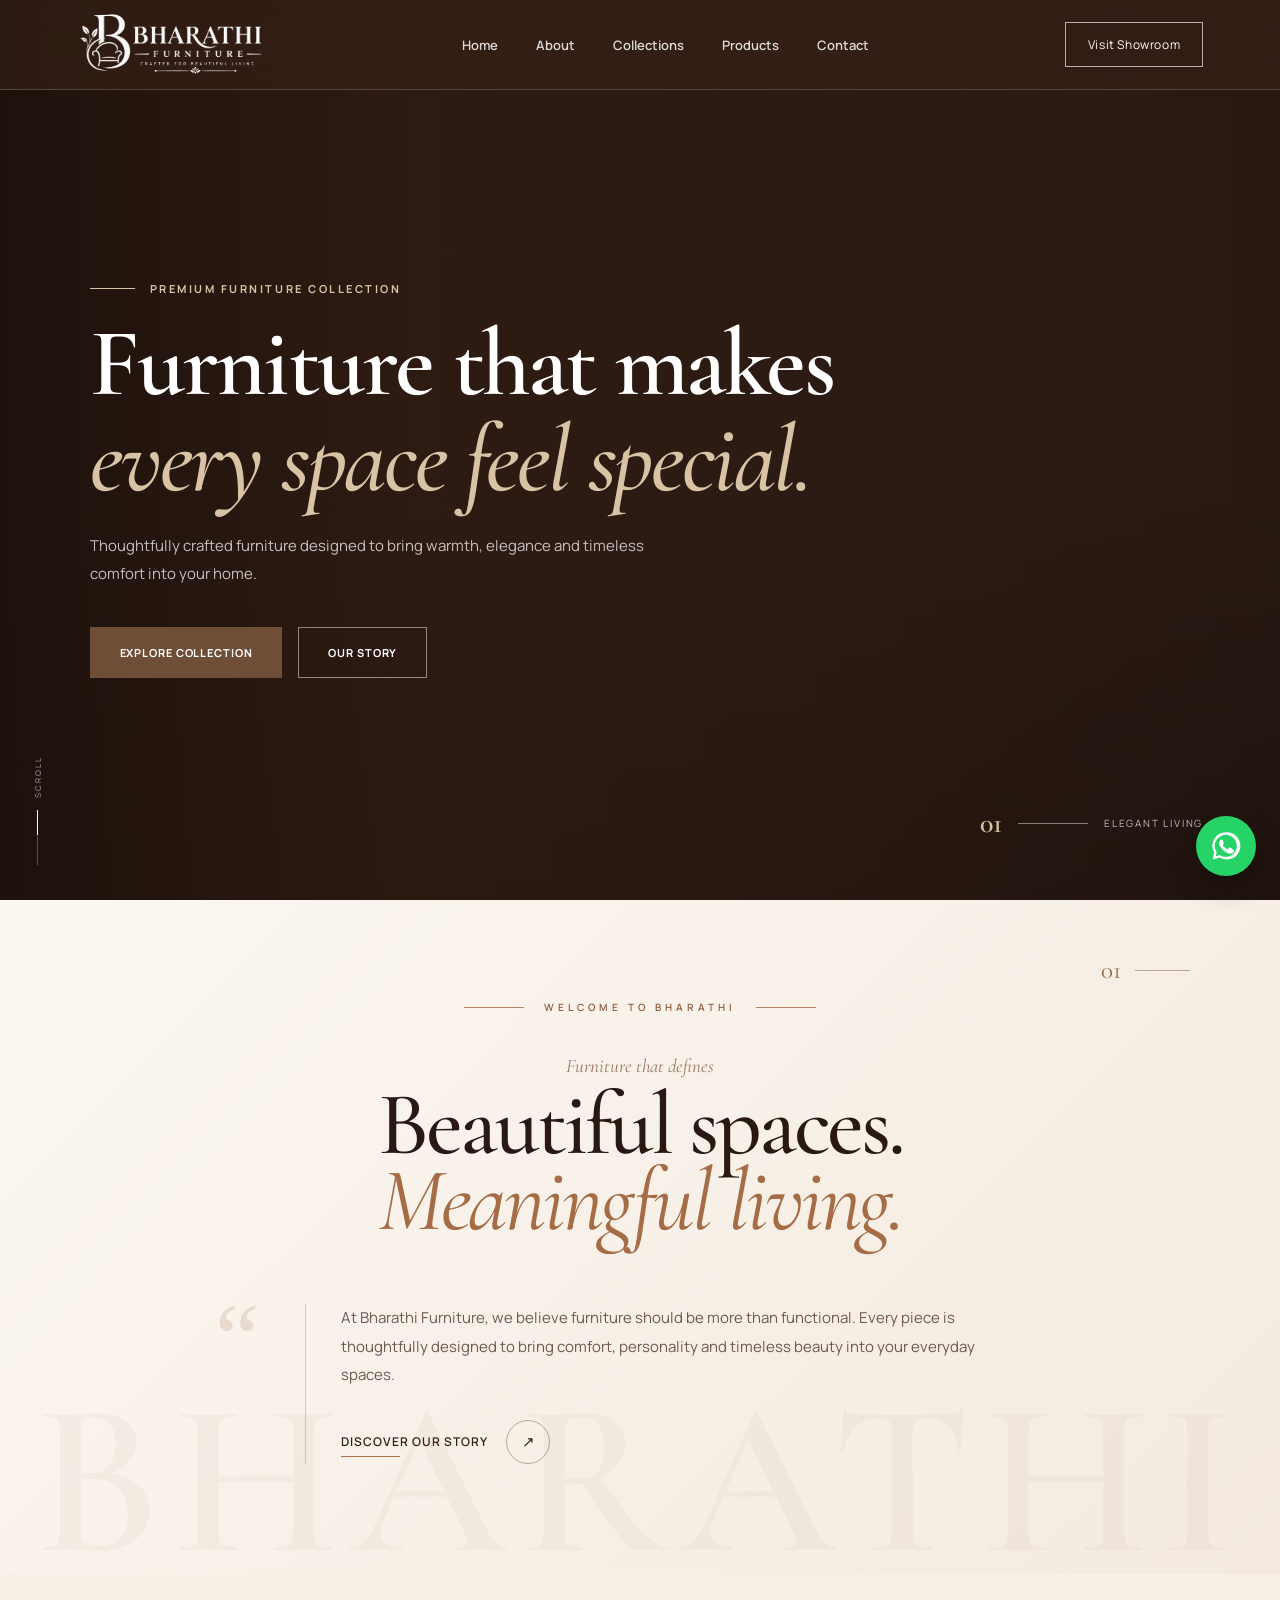
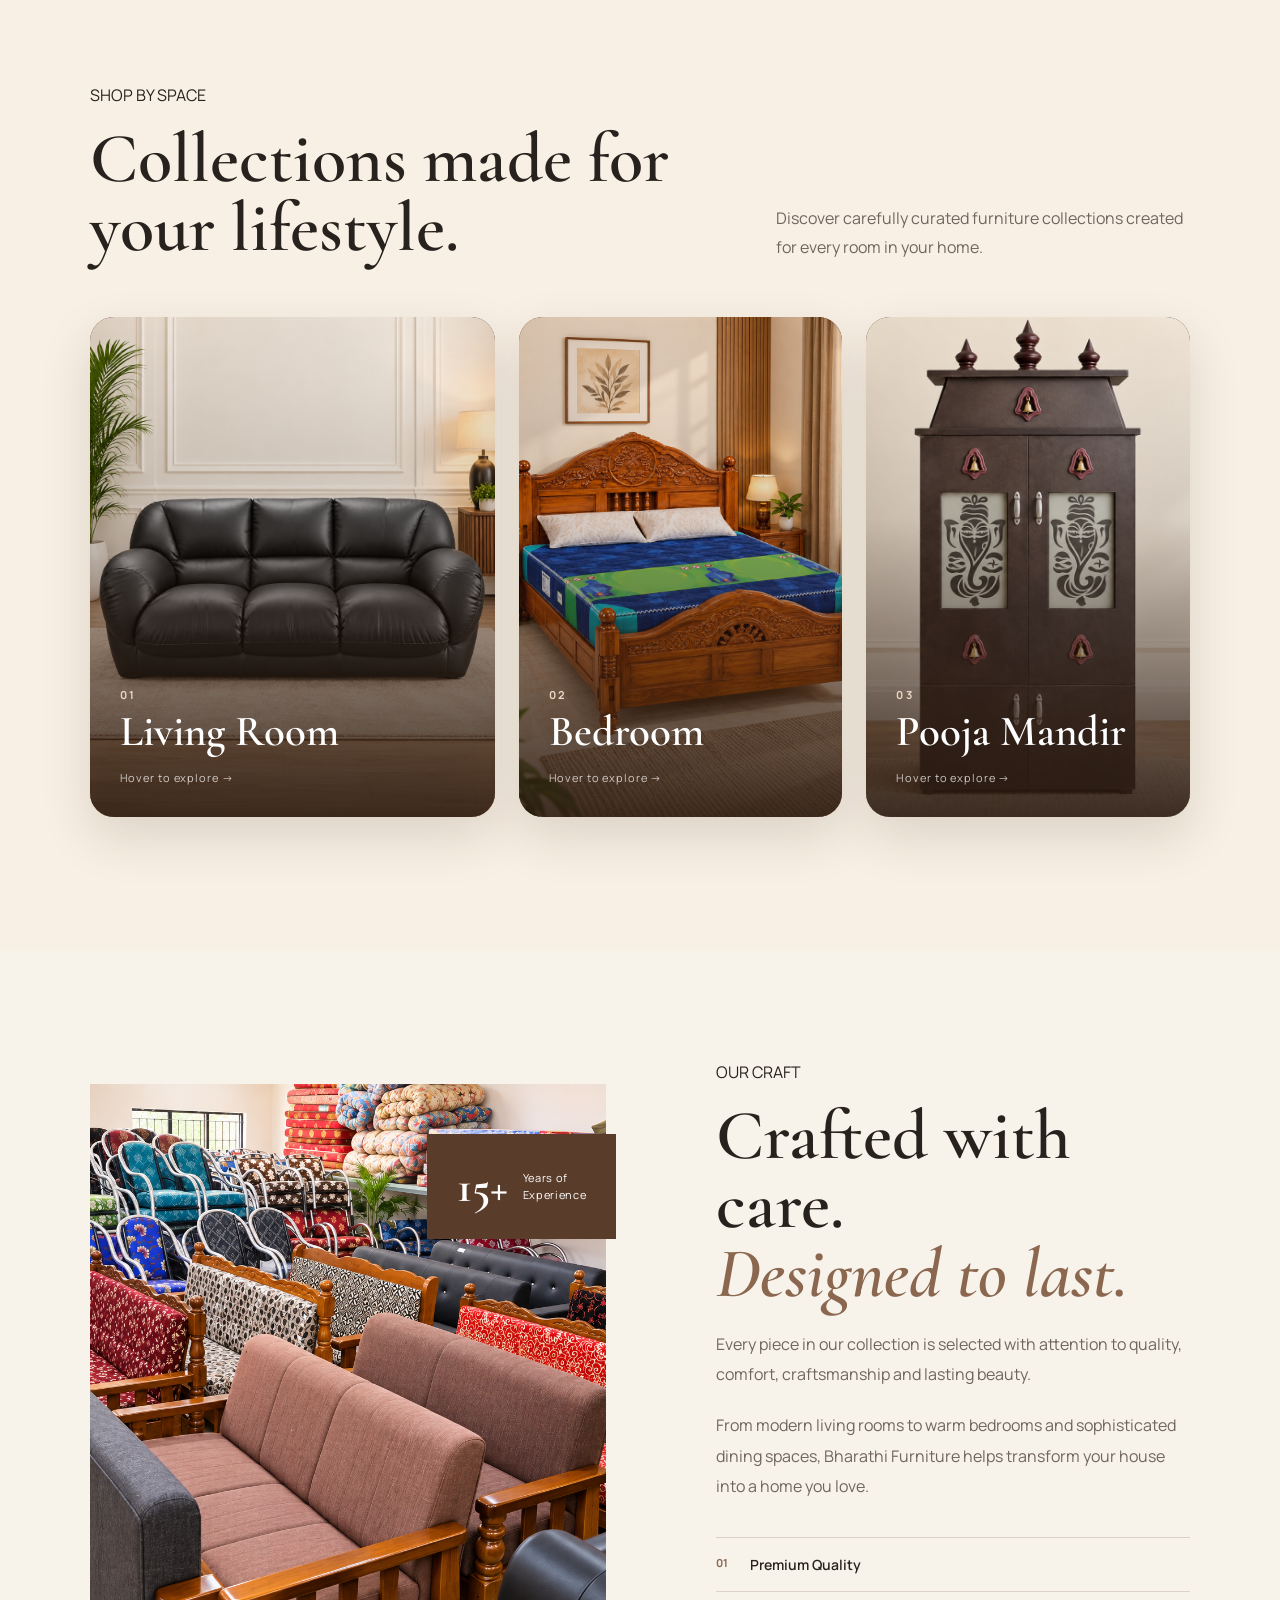
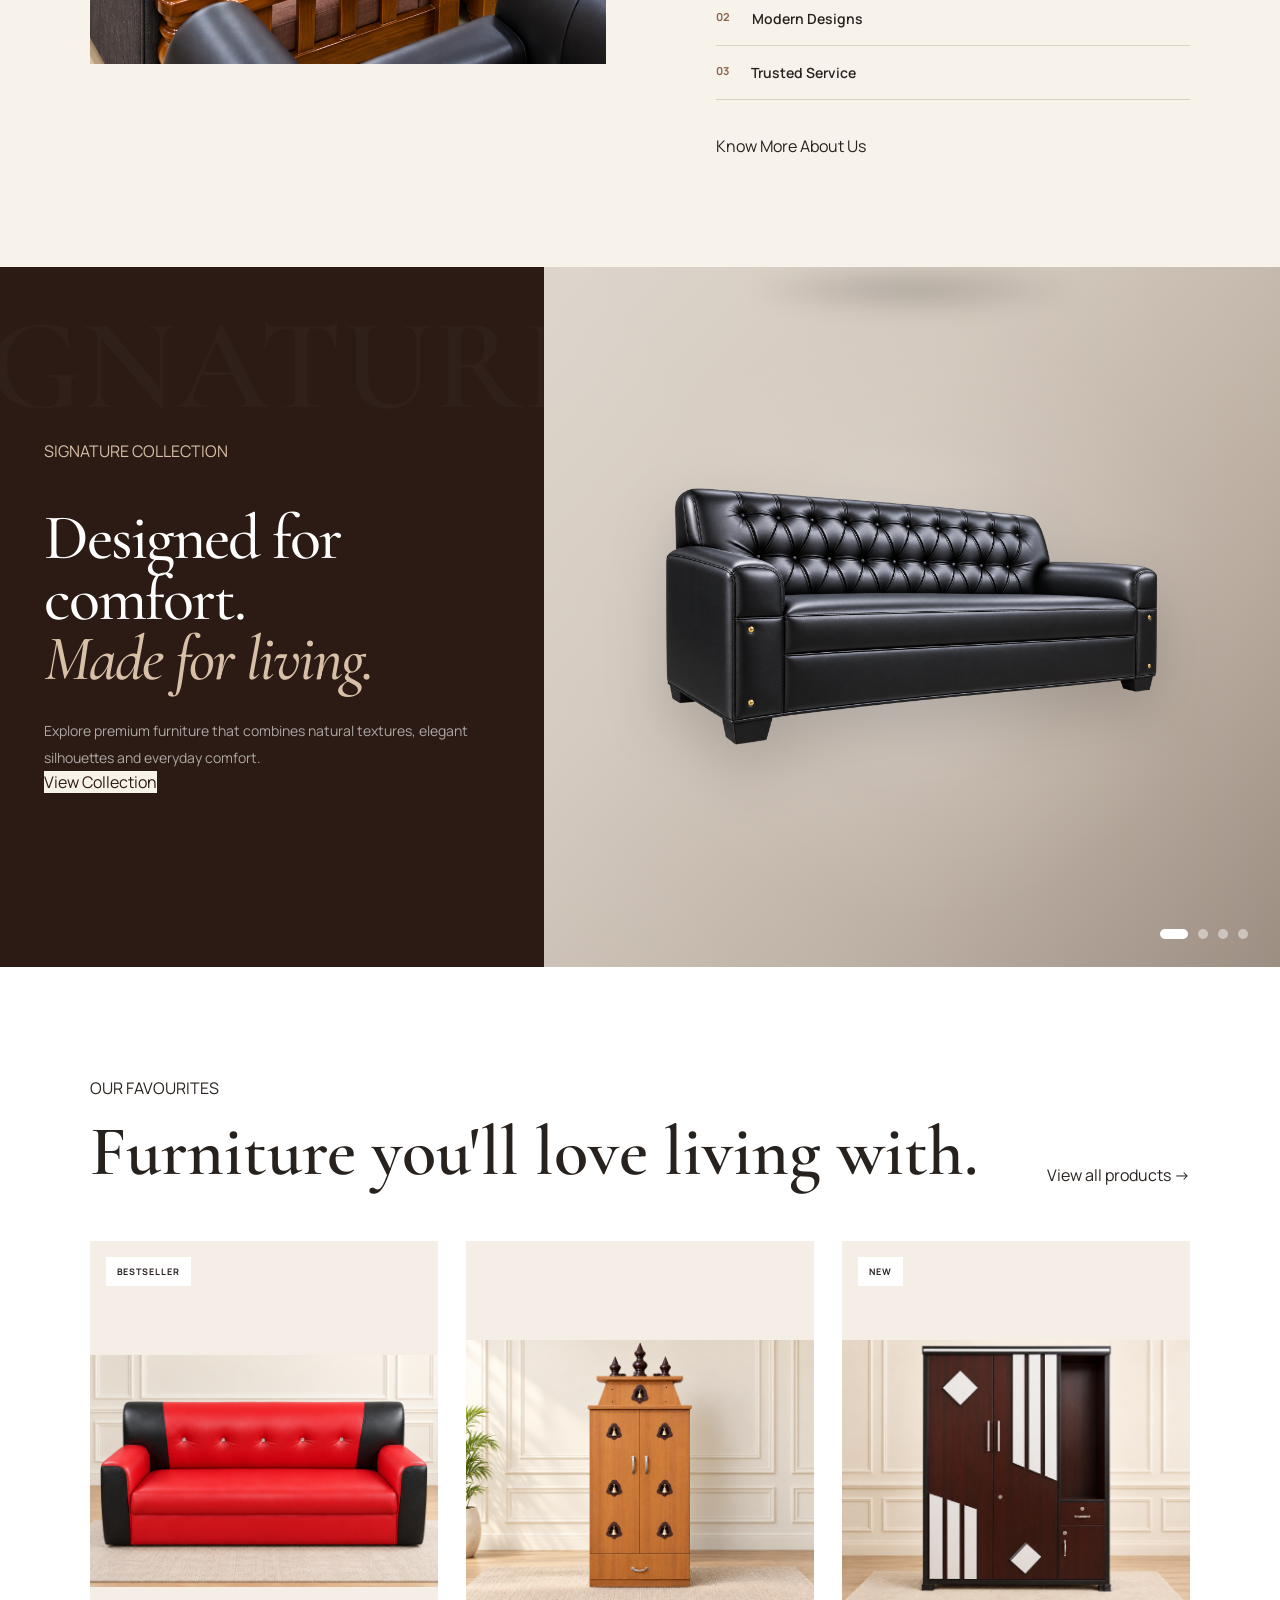
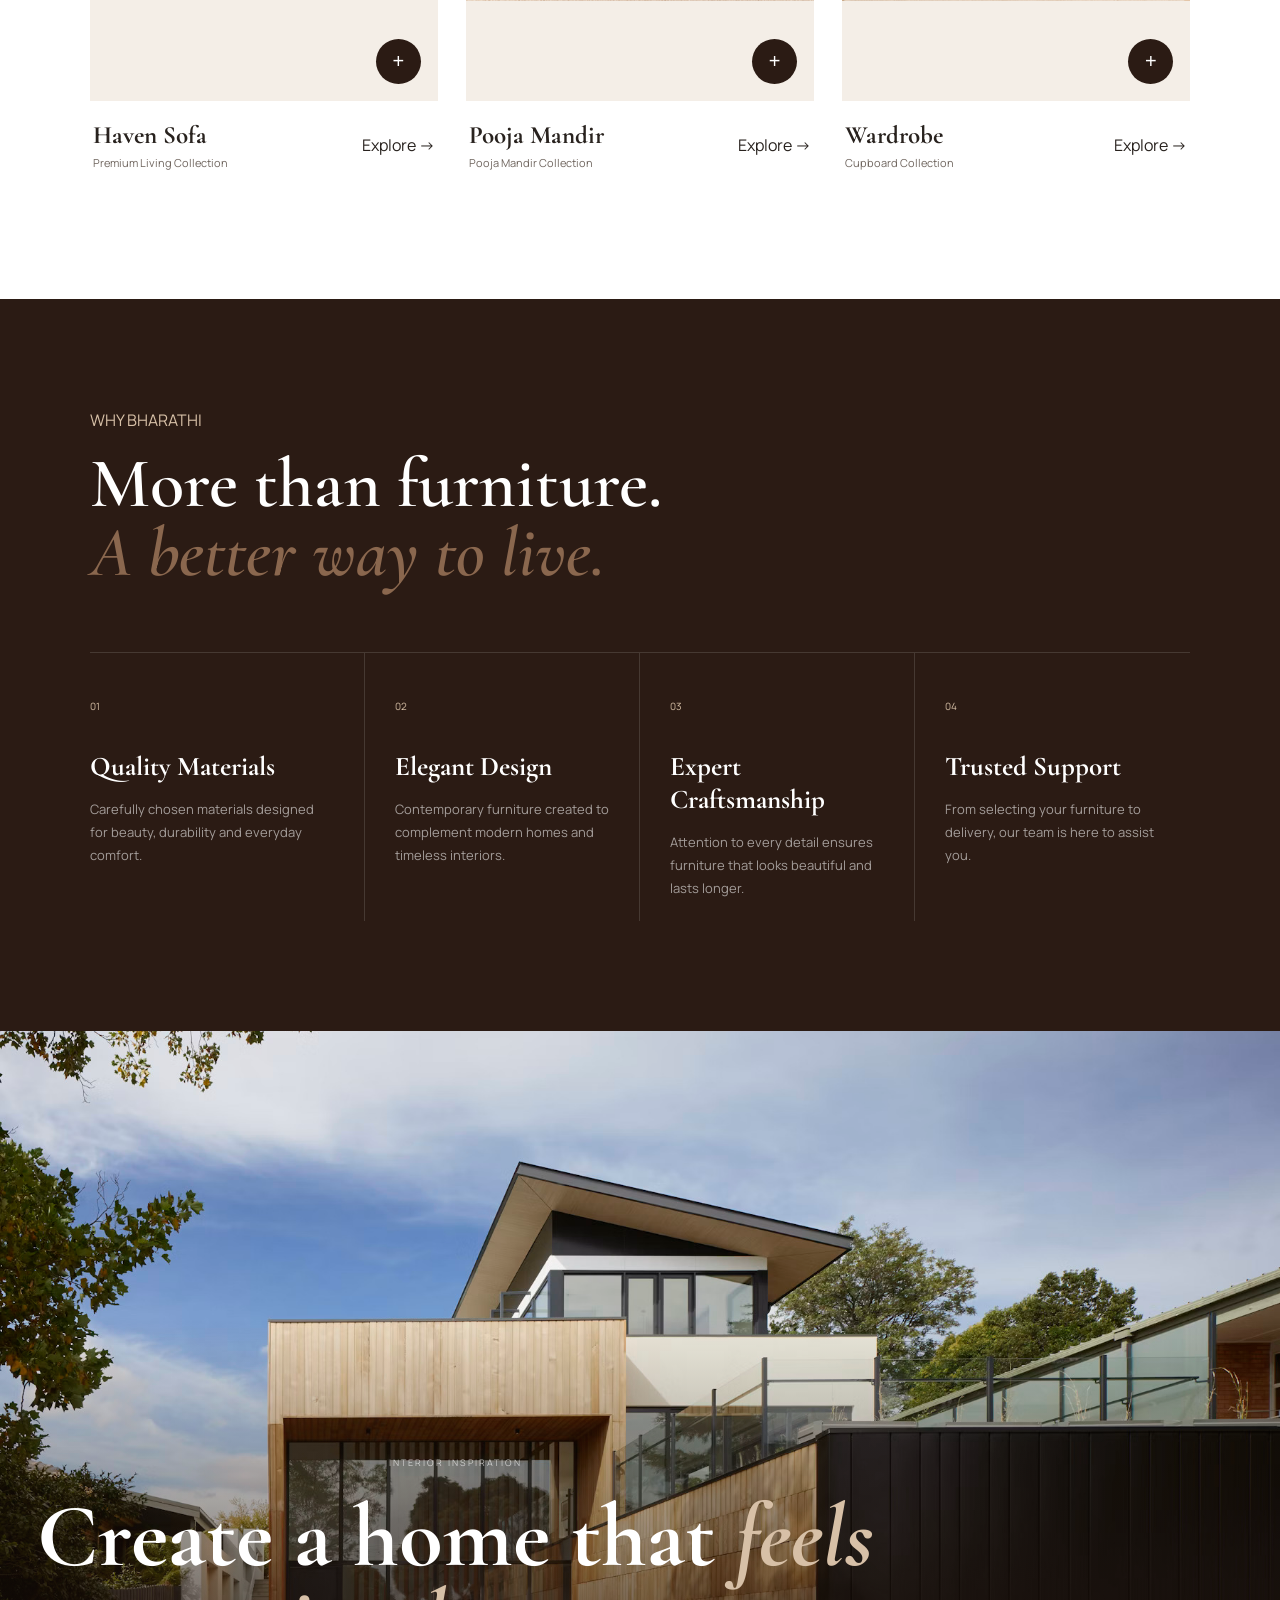
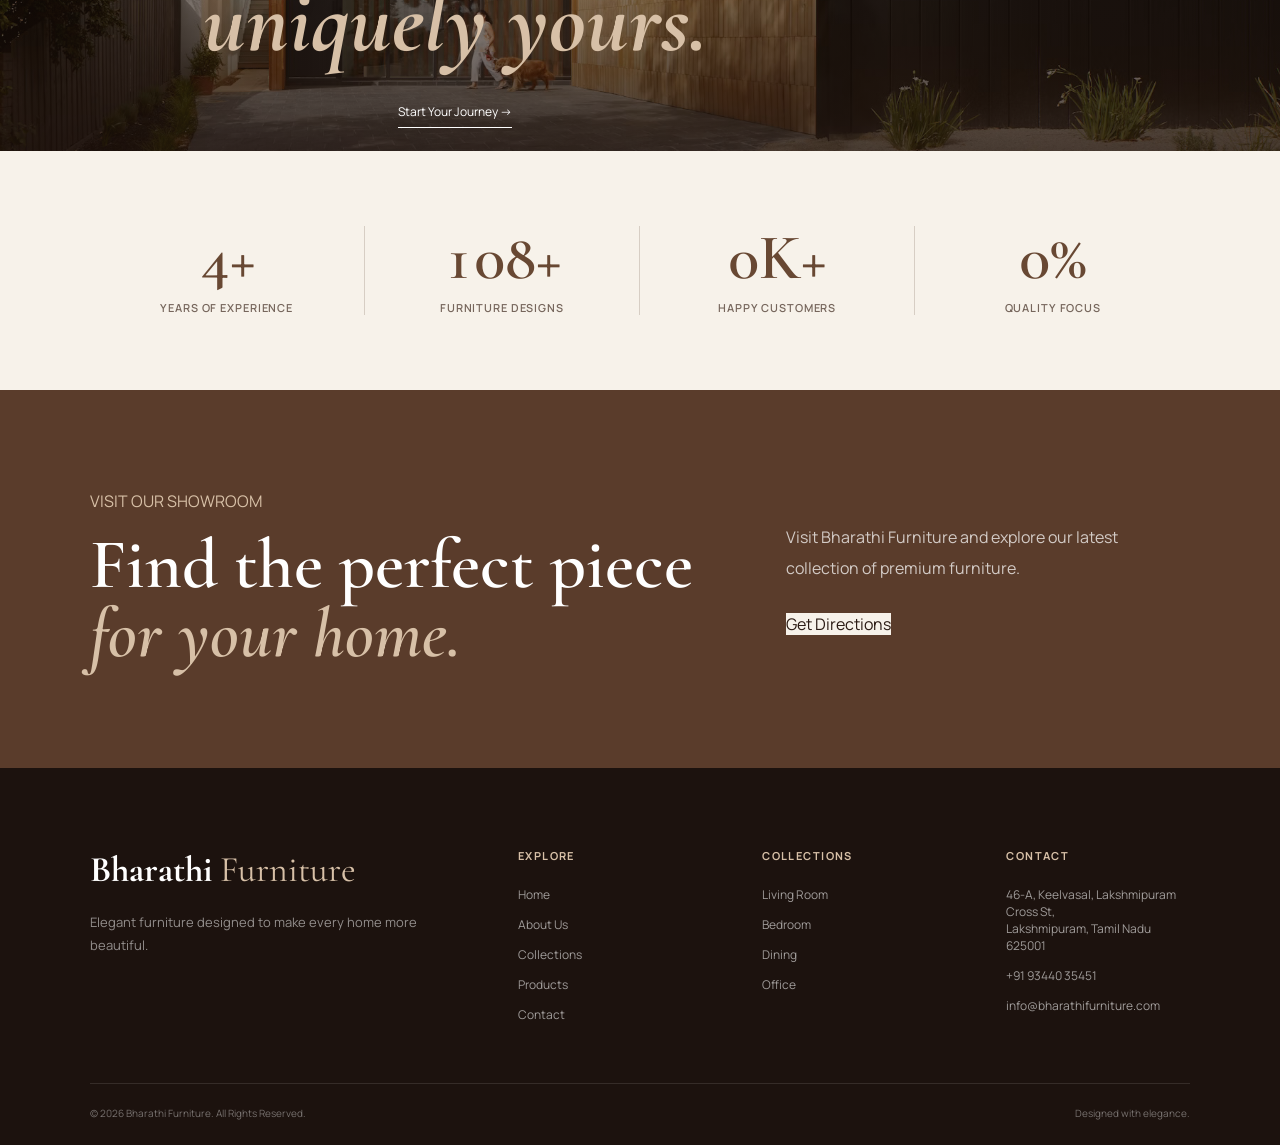
==== commit e2ff0fc6: "nav" ====
--- a/index.html
+++ b/index.html
@@ -847,19 +847,20 @@
 
       <div class="footer-column">
         <h3>Explore</h3>
-        <a href="#">Home</a>
-        <a href="#">About Us</a>
-        <a href="#">Collections</a>
-        <a href="#">Products</a>
+        <a href="index.html">Home</a>
+        <a href="about.html">About Us</a>
+        <a href="collection.html">Collections</a>
+        <a href="products.html">Products</a>
+        <a href="contact.html">Contact</a>
       </div>
 
 
       <div class="footer-column">
         <h3>Collections</h3>
-        <a href="#">Living Room</a>
-        <a href="#">Bedroom</a>
-        <a href="#">Dining</a>
-        <a href="#">Office</a>
+        <a href="collection.html#living-room">Living Room</a>
+        <a href="collection.html#bedroom">Bedroom</a>
+        <a href="collection.html#dining">Dining</a>
+        <a href="collection.html#office">Office</a>
       </div>
 
 <div class="footer-column">
--- a/style.css
+++ b/style.css
@@ -53,7 +53,12 @@
   width: 100%;
   height: 90px;
   padding: 0 6%;
-  position: absolute;
+  position: fixed;
+    background: rgba(58, 33, 23, 0.58);
+
+  backdrop-filter: blur(16px);
+  -webkit-backdrop-filter: blur(16px);
+  color: var(--brown-dark);
   top: 0;
   left: 0;
   z-index: 20;
@@ -5531,6 +5536,125 @@
 }
 
 @media (max-width: 600px) {
+
+  .categories.section {
+    padding: 60px 18px;
+  }
+
+  .categories .section-heading {
+    display: block;
+    margin-bottom: 28px;
+  }
+
+  .categories .section-heading p {
+    margin-top: 12px;
+  }
+
+  .categories .category-grid {
+    display: grid;
+    grid-template-columns: 1fr;
+    gap: 22px;
+
+    width: 100%;
+    padding: 0;
+  }
+
+  .categories .category-flip-card,
+  .categories .category-large {
+    width: 100%;
+    height: 430px;
+
+    margin: 0;
+    border-radius: 22px;
+    overflow: hidden;
+  }
+
+  .categories .category-flip-inner {
+    width: 100%;
+    height: 100%;
+
+    transform: none !important;
+  }
+
+  .categories .category-flip-front {
+    position: relative;
+    width: 100%;
+    height: 100%;
+
+    transform: none !important;
+    backface-visibility: visible;
+  }
+
+  .categories .category-flip-back {
+    display: none;
+  }
+
+  .categories .category-flip-front img {
+    width: 100%;
+    height: 100%;
+
+    object-fit: cover;
+    object-position: center;
+
+    display: block;
+  }
+
+  .categories .category-front-overlay {
+    position: absolute;
+    inset: 0;
+
+    background:
+      linear-gradient(
+        to top,
+        rgba(34, 18, 10, 0.88) 0%,
+        rgba(34, 18, 10, 0.38) 48%,
+        rgba(34, 18, 10, 0.05) 100%
+      );
+  }
+
+  .categories .category-front-content {
+    position: absolute;
+
+    left: 24px;
+    right: 24px;
+    bottom: 24px;
+
+    z-index: 3;
+  }
+
+  .categories .category-front-content > span {
+    display: block;
+
+    margin-bottom: 8px;
+
+    font-size: 11px;
+    letter-spacing: 2px;
+
+    color: #e6b88e;
+  }
+
+  .categories .category-front-content h3 {
+    margin: 0;
+
+    font-family: Georgia, serif;
+    font-size: 36px;
+    line-height: 1.05;
+
+    color: #ffffff;
+  }
+
+  .categories .category-front-content small {
+    display: inline-flex;
+    margin-top: 14px;
+
+    font-size: 12px;
+    color: rgba(255,255,255,0.85);
+  }
+
+}
+
+
+@media (max-width: 600px) {
   .hero {
     min-height: 100svh;
     align-items: flex-end;
@@ -5881,72 +6005,110 @@
   .furniture-category-card:active .category-card-content {
     transform: translateY(0) !important;
   }
-   .about-values {
-    width: 100%;
-    padding: 45px 20px !important;
+
+
+
+
+
+  .about-values {
+    padding: 60px 20px;
+    box-sizing: border-box;
     overflow: hidden;
   }
 
   .about-values-head {
     width: 100%;
-    margin-bottom: 35px !important;
-  }
-
-  .about-values-eyebrow {
-    font-size: 10px;
-    letter-spacing: 2px;
+    max-width: 100%;
+    padding: 0;
+    margin-bottom: 40px;
   }
 
   .about-values-head h2 {
-    margin: 15px 0 20px;
-    font-size: 36px !important;
-    line-height: 0.98;
+    font-size: 38px;
+    line-height: 1.08;
   }
 
   .about-values-head p {
+    font-size: 14px;
+    line-height: 1.7;
+  }
+
+  .about-values-line {
+    display: grid;
+    grid-template-columns: 1fr;
+    gap: 0;
+
+    width: 100%;
     max-width: 100%;
-    font-size: 13px;
-    line-height: 1.7;
-  }
-
-  .about-values-line {
-    width: 100%;
-    padding: 0 !important;
+    margin: 0;
+    padding: 0;
+
+    border-left: none;
   }
 
   .about-value-item {
     width: 100%;
-    min-height: 0 !important;
-    padding: 22px 0 22px 90px !important;
-    margin: 0 !important;
+    max-width: 100%;
+
+    padding: 32px 0;
+    margin: 0;
+
+    text-align: left;
+
+    border-right: none;
+    border-bottom: 1px solid rgba(255,255,255,0.14);
+
+    box-sizing: border-box;
+  }
+
+  .about-value-item:last-child {
+    border-bottom: none;
   }
 
   .value-icon {
-    left: 0 !important;
-    width: 58px !important;
-    height: 58px !important;
-  }
-
-  .value-icon svg {
-    width: 23px;
-    height: 23px;
+    margin: 0 0 18px;
   }
 
   .value-number {
-    font-size: 10px;
+    display: block;
+    margin-bottom: 10px;
   }
 
   .about-value-item h3 {
-    margin: 8px 0 10px;
-    font-size: 24px !important;
+    margin: 0 0 12px;
+
+    font-size: 28px;
     line-height: 1.1;
   }
 
   .about-value-item p {
+    width: 100%;
     max-width: 100%;
-    font-size: 12px;
-    line-height: 1.6;
-  }
+
+    margin: 0;
+
+    font-size: 14px;
+    line-height: 1.7;
+  }
+
+  .about-values-line::before,
+  .about-values-line::after,
+  .about-value-item::before,
+  .about-value-item::after {
+    display: none !important;
+    content: none !important;
+  }
+
+  .about-values-line {
+    border-left: none !important;
+    border-right: none !important;
+  }
+
+  .about-value-item {
+    border-left: none !important;
+    border-right: none !important;
+  }
+
 
 
   .about-values-line::before {
@@ -8276,7 +8438,12 @@
     padding:
       0 20px;
 
-    position: absolute;
+    position: fixed;
+
+      background: rgba(58, 33, 23, 0.58);
+
+  backdrop-filter: blur(16px);
+  -webkit-backdrop-filter: blur(16px);
 
     display: flex;
 
@@ -9864,19 +10031,35 @@
 
 
   .material-section {
-    column-gap: 45px;
-  }
-
+    padding: 60px 20px;
+    box-sizing: border-box;
+  }
 
   .material-header {
-    gap: 60px;
-  }
-
-
-  .inspiration-grid {
-    height: 620px;
-  }
-
+    width: 100%;
+    padding: 0;
+    margin-bottom: 30px;
+  }
+
+  .material-list {
+    width: 100%;
+    margin: 0;
+    padding: 0;
+  }
+
+  .material-item {
+    width: 100%;
+    box-sizing: border-box;
+
+    padding-left: 0;
+    padding-right: 0;
+  }
+
+  .material-preview {
+    width: 100%;
+    margin-top: 35px;
+    box-sizing: border-box;
+  }
 }
 
 
@@ -12968,4 +13151,52 @@
     font-size: 38px;
   }
 
+}
+
+
+
+
+@media (max-width: 600px) {
+
+  .signature {
+    padding: 50px 18px;
+    box-sizing: border-box;
+  }
+
+  .signature-content {
+    padding: 0;
+    margin-bottom: 28px;
+  }
+
+  .signature-content h2 {
+    margin-top: 12px;
+  }
+
+  .signature-content p {
+    margin-top: 16px;
+    line-height: 1.7;
+  }
+
+  .signature-image {
+    width: 100%;
+    margin: 0;
+    border-radius: 18px;
+    overflow: hidden;
+  }
+
+  .signature-slider {
+    width: 100%;
+  }
+
+  .signature-slider .slide {
+    width: 100%;
+  }
+
+  .signature-slider .slide img {
+    width: 100%;
+    height: 100%;
+    object-fit: contain;
+    display: block;
+  }
+
 }
